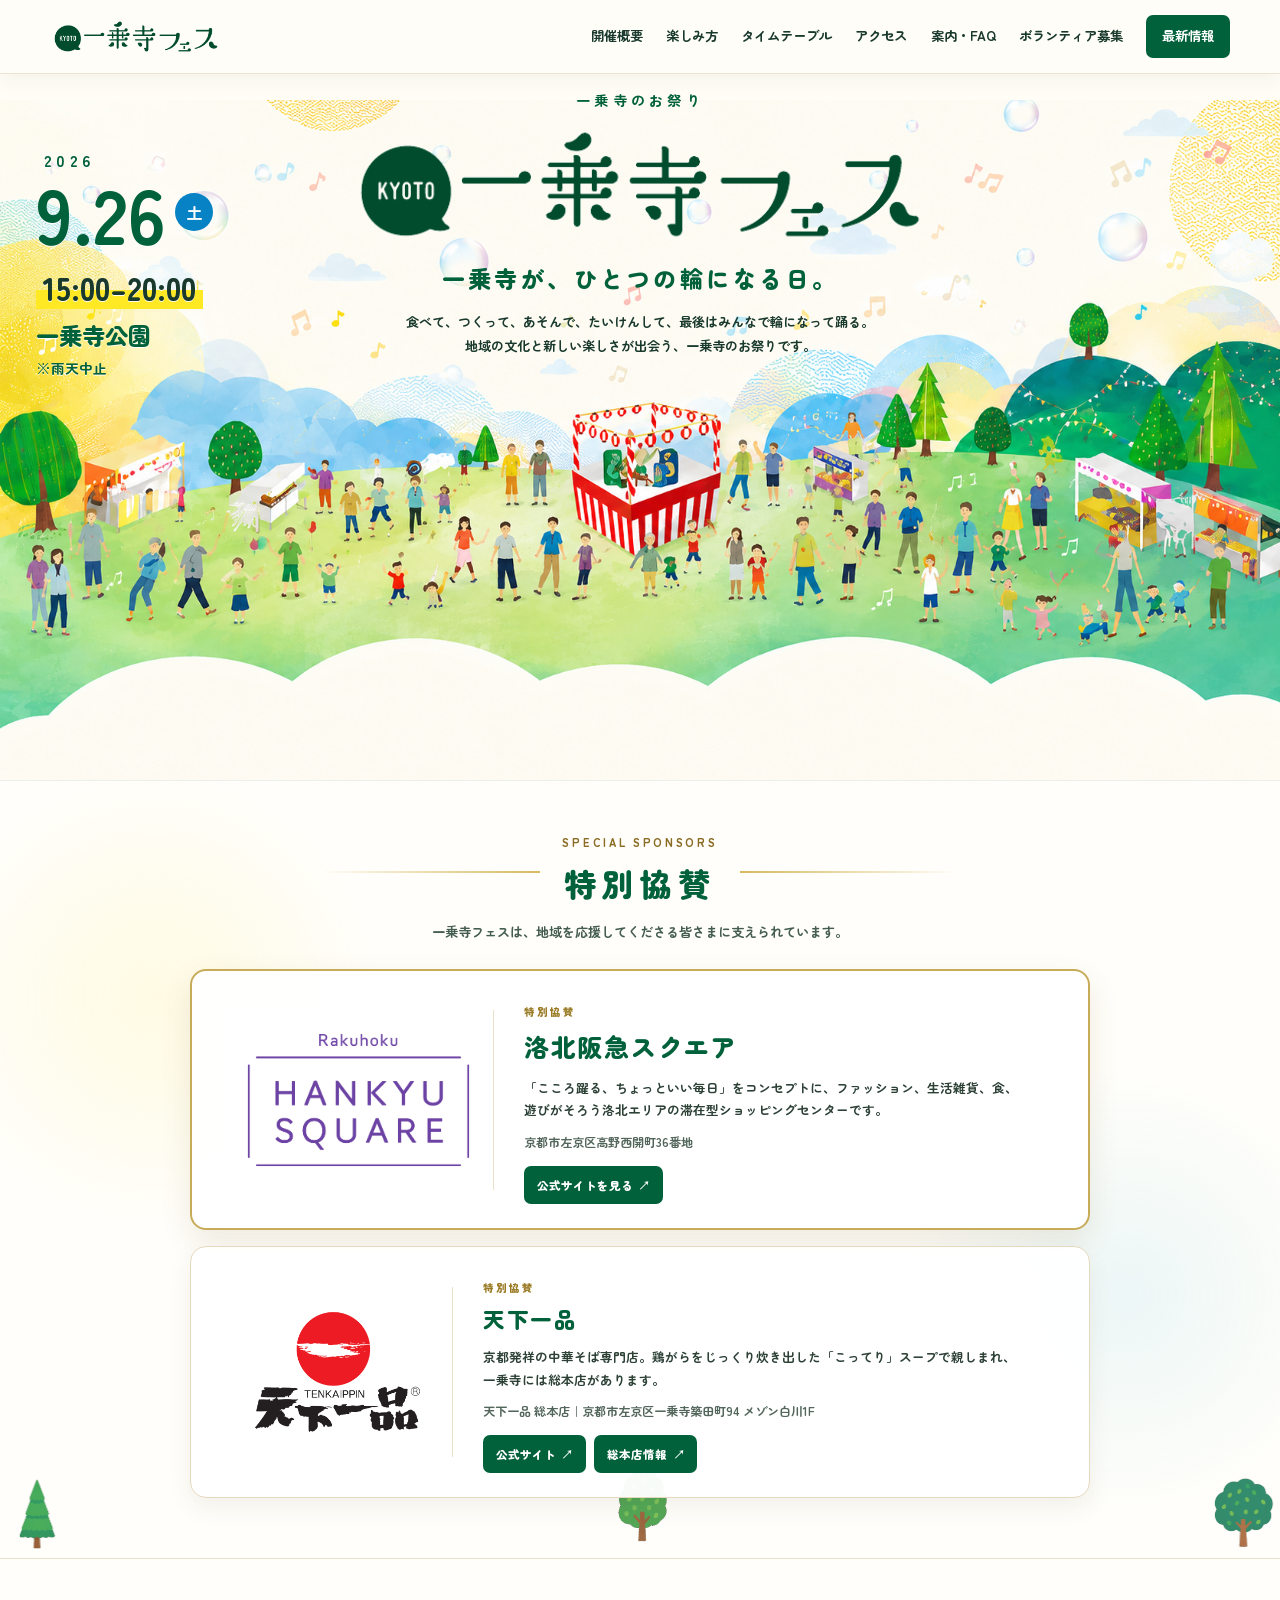
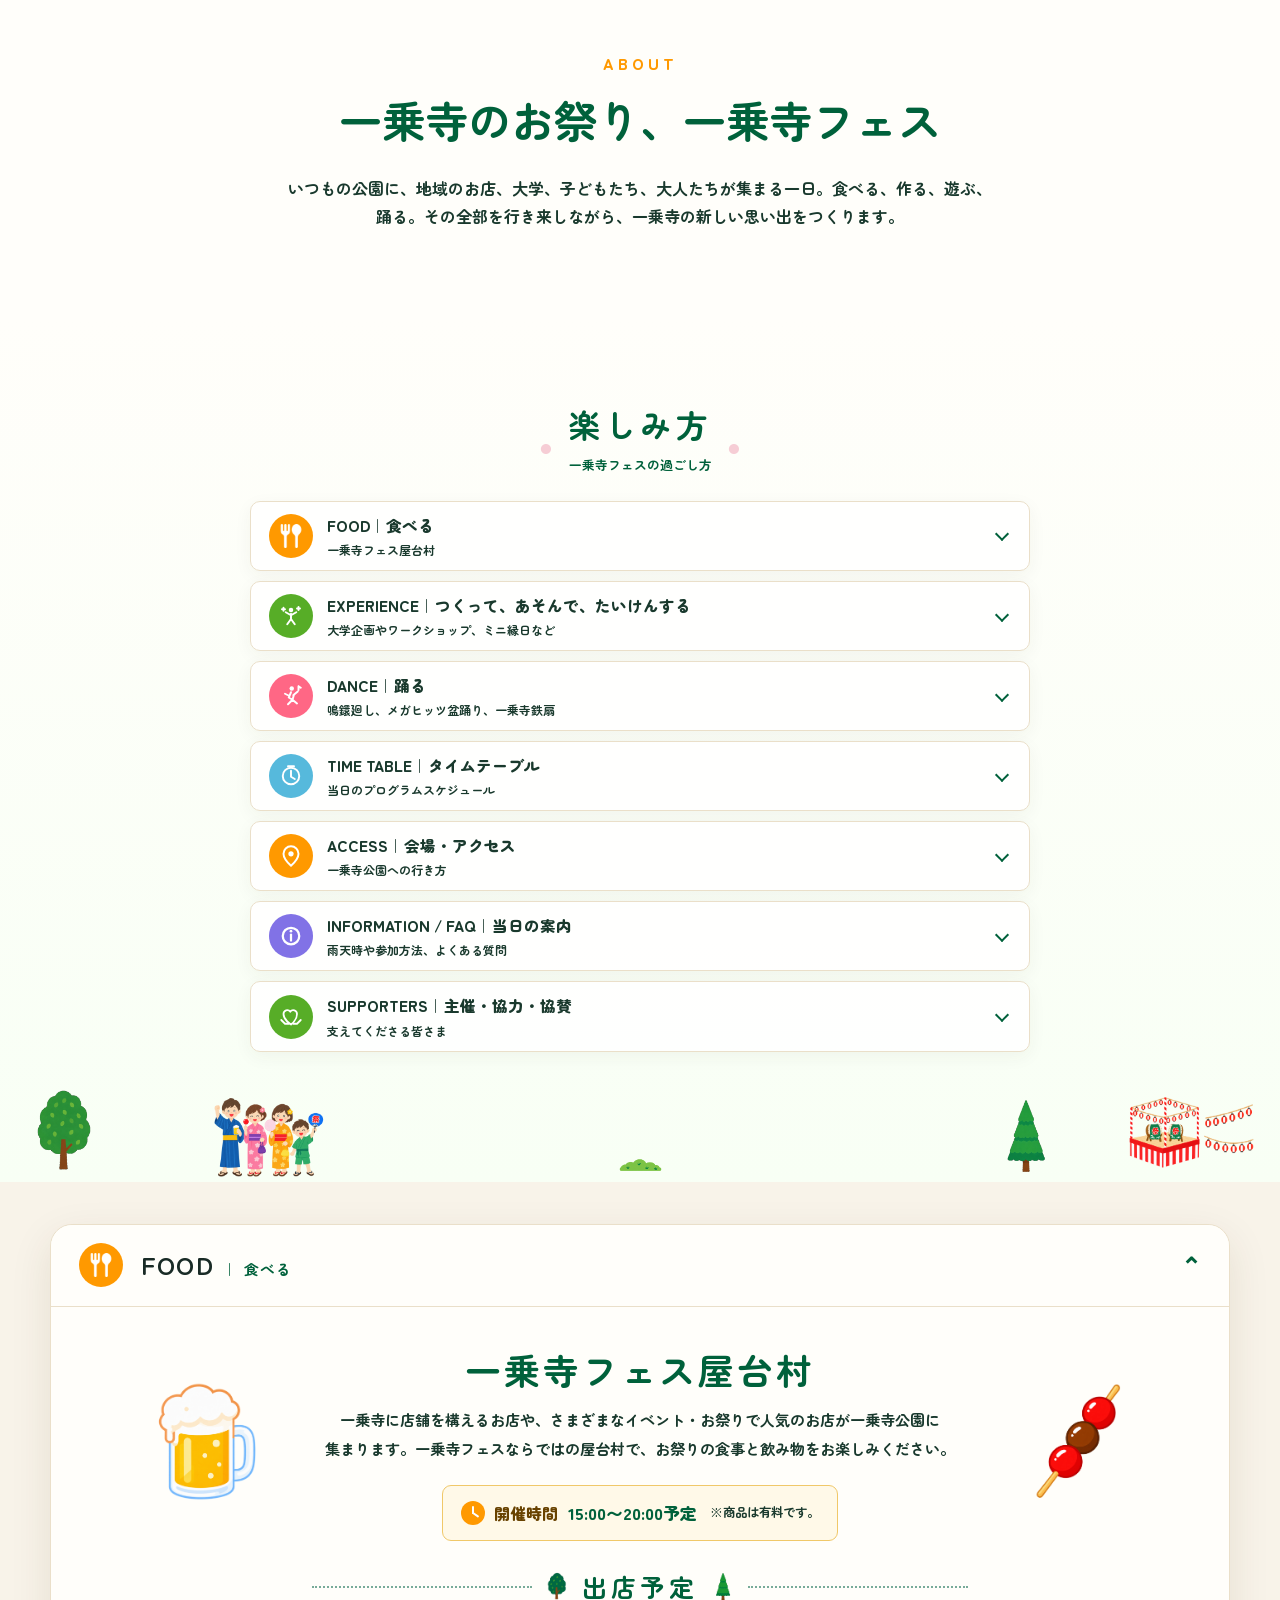
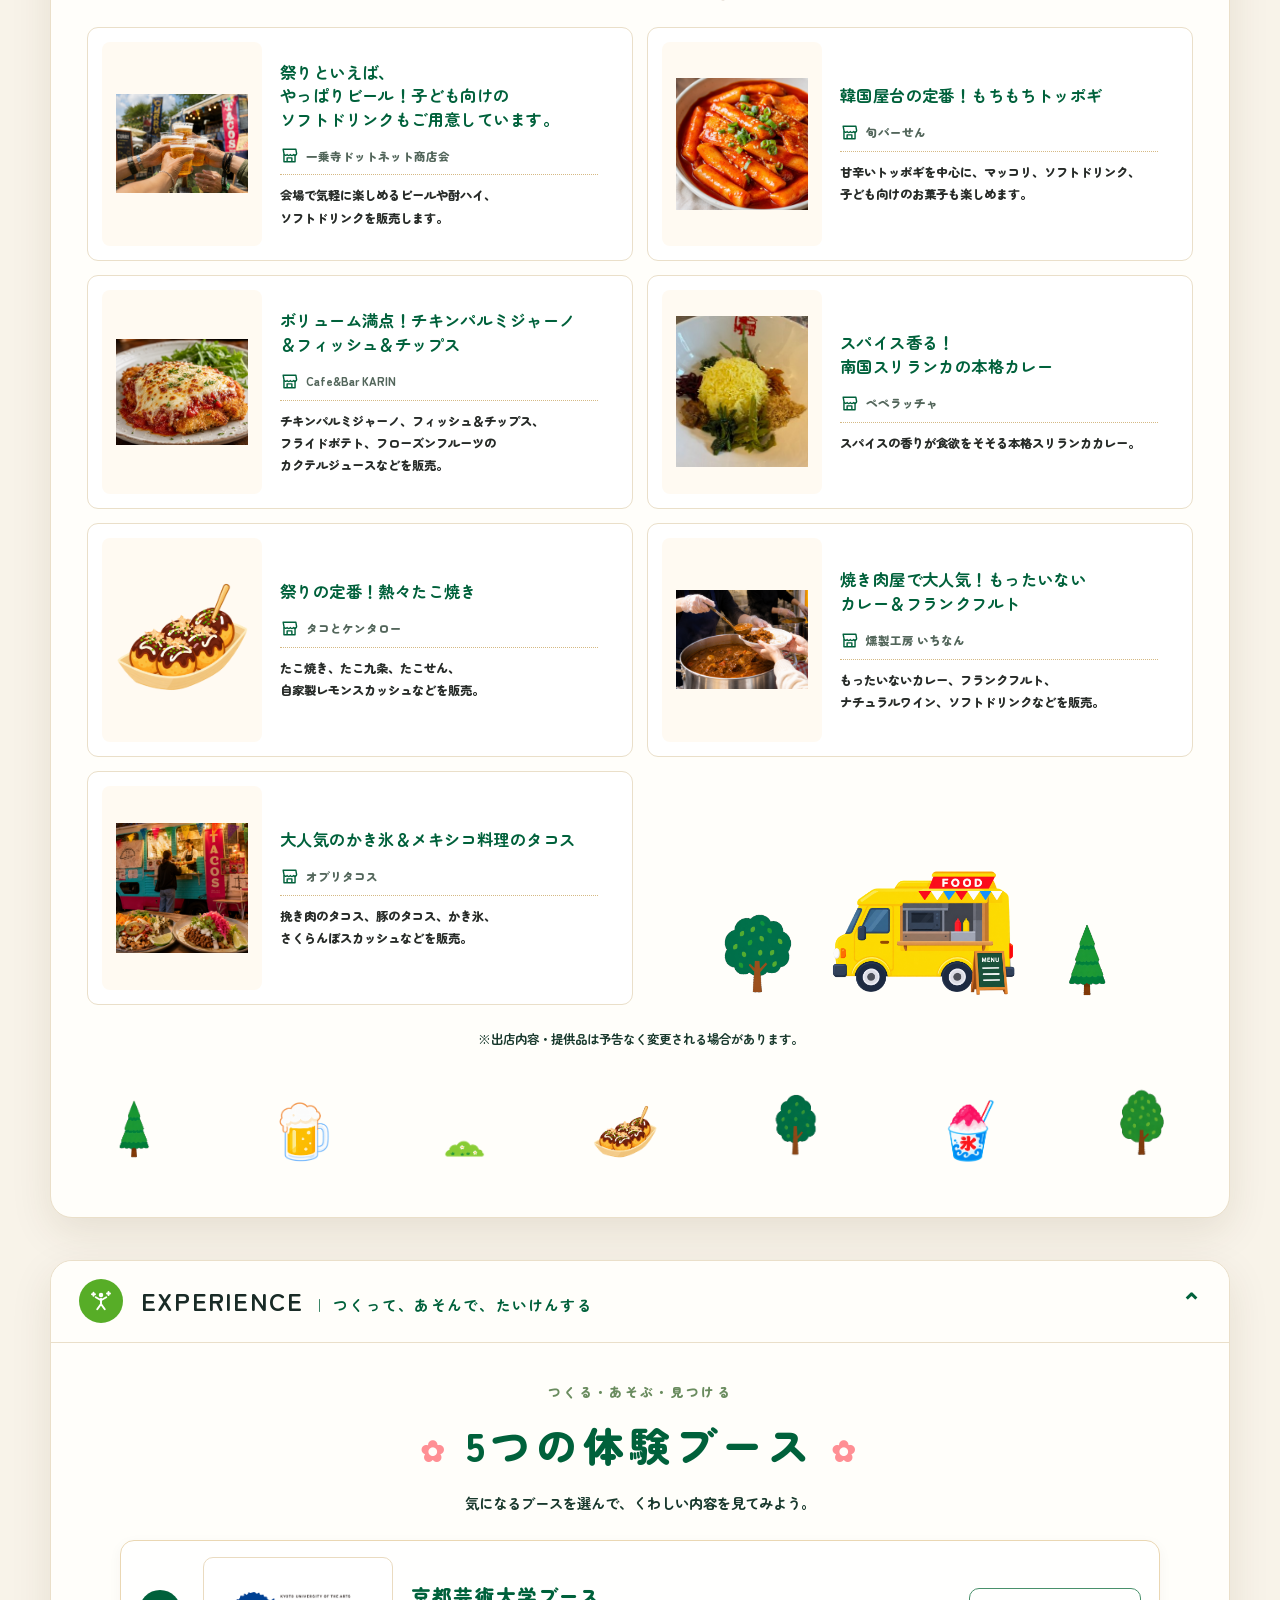
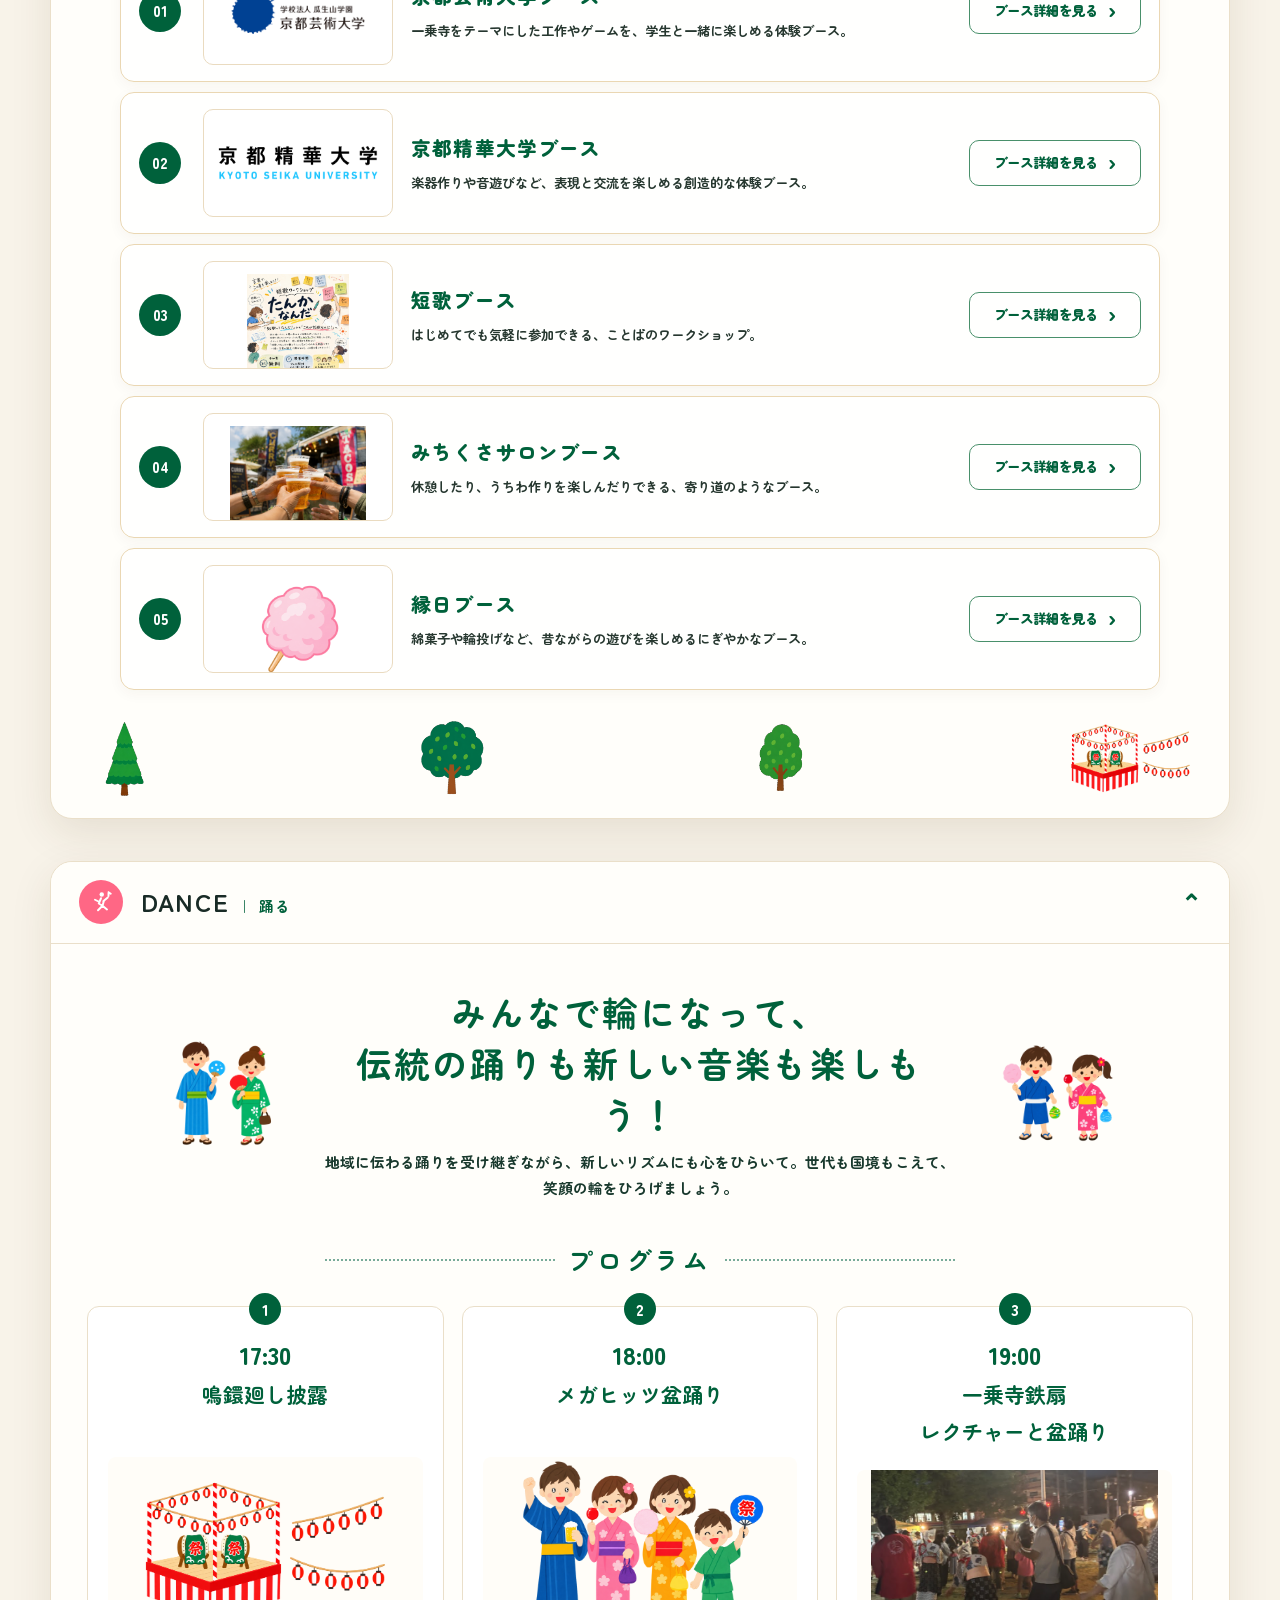
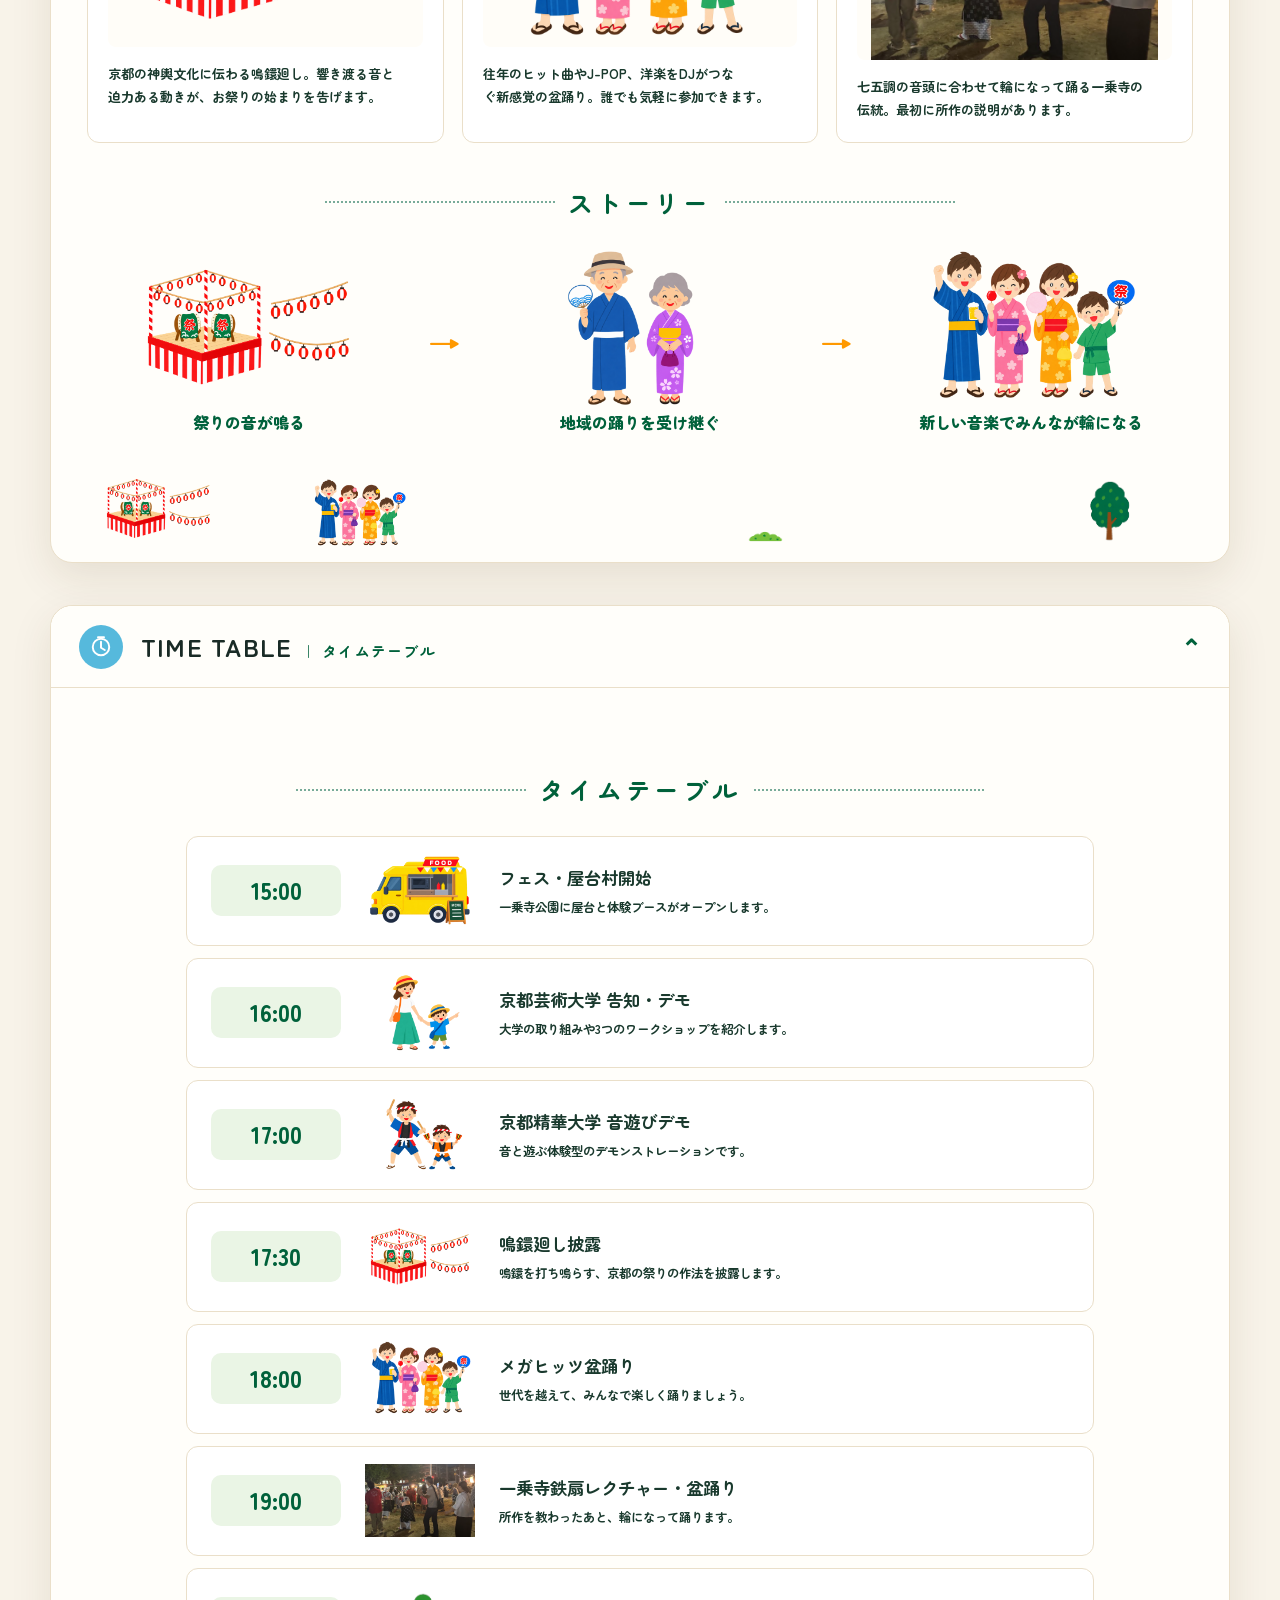
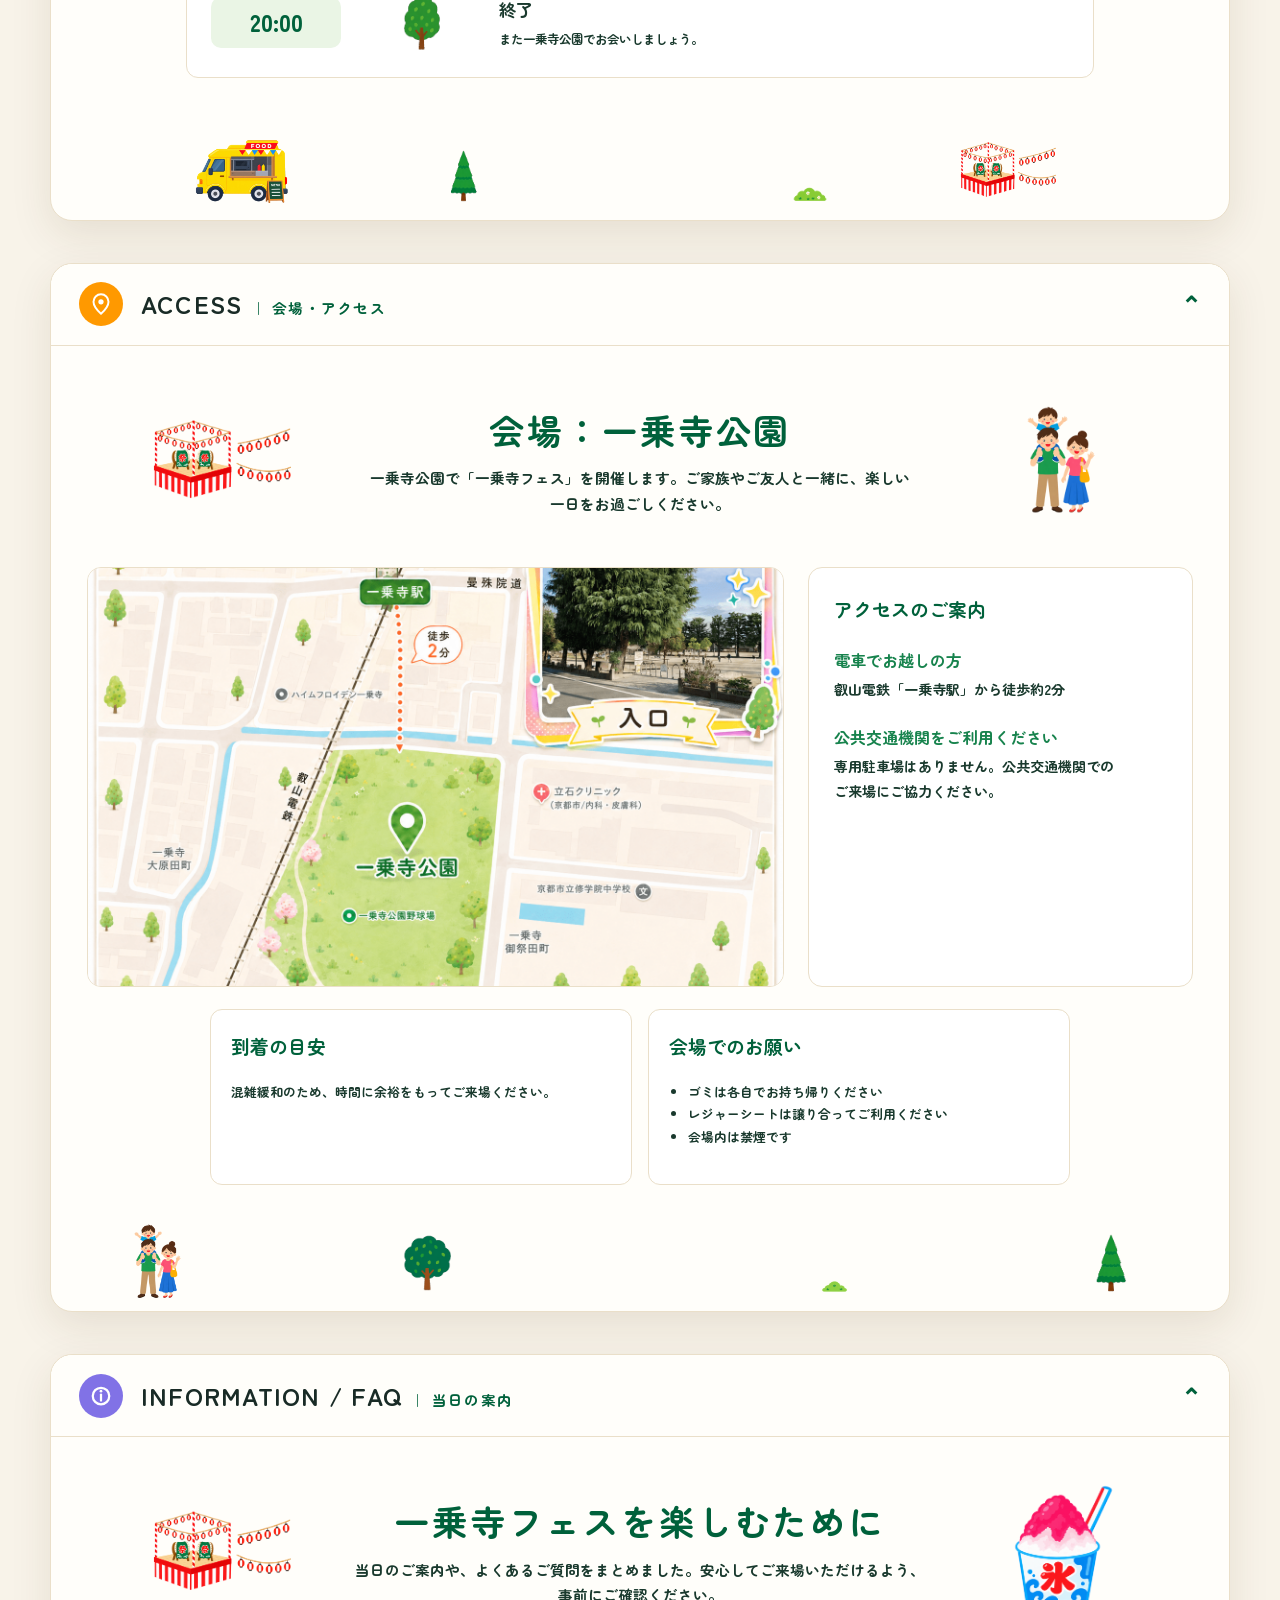
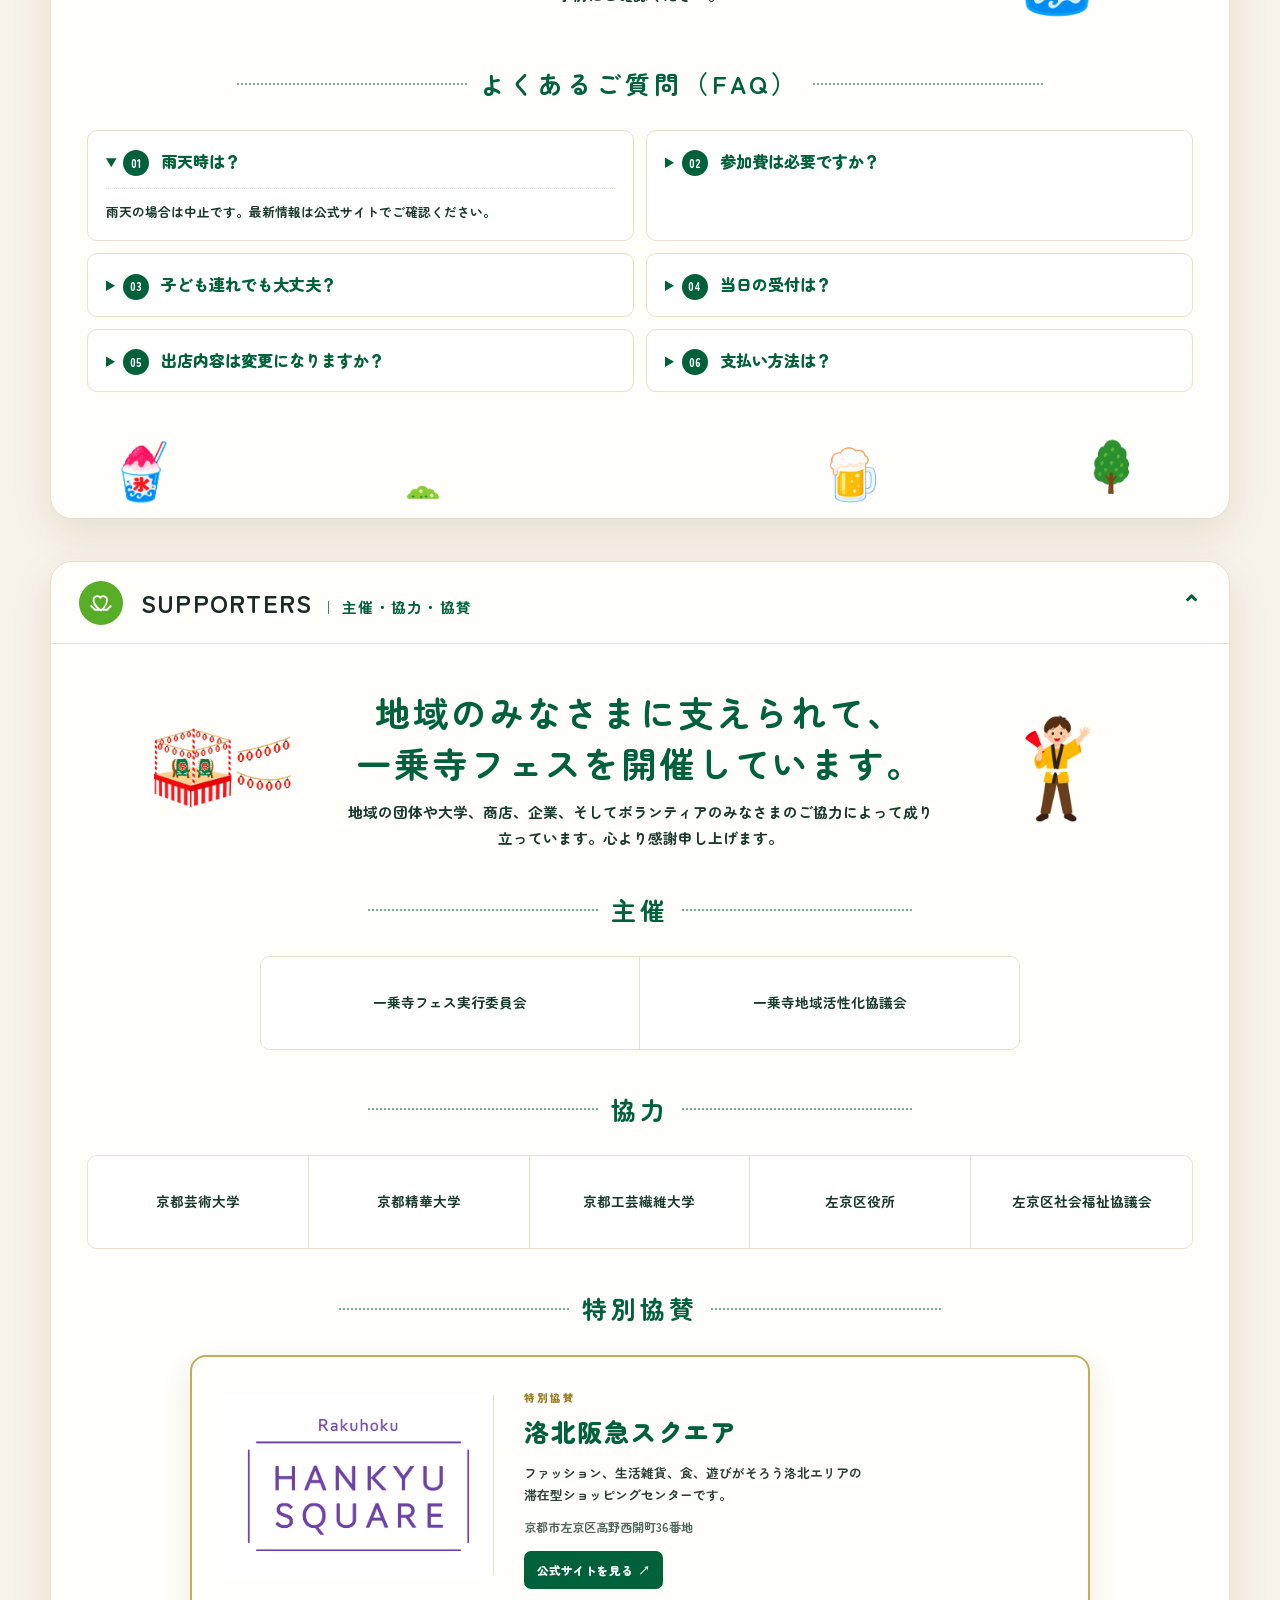
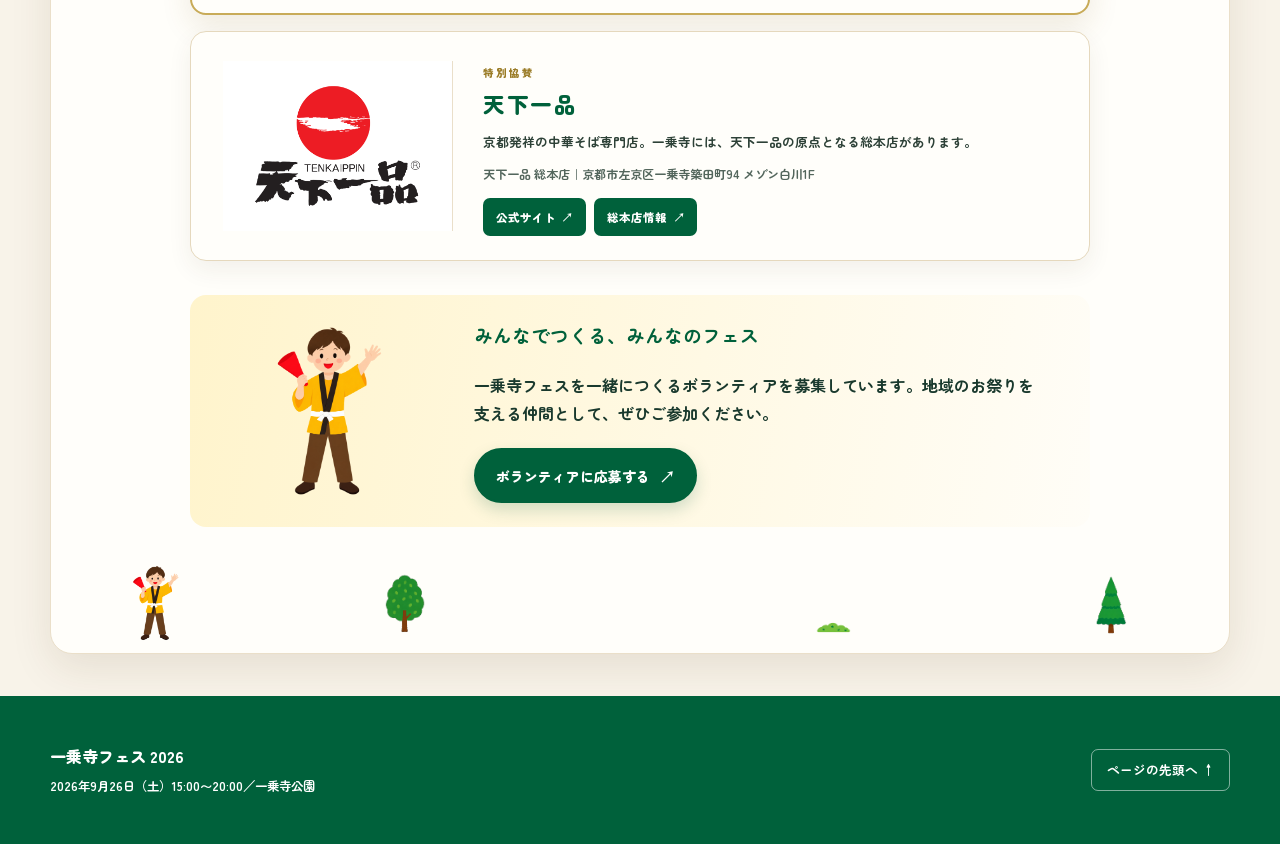
==== index.html @ e93d852e "Replace food and experience imagery" ====
<!doctype html>
<html lang="ja">
  <head>
    <meta charset="utf-8">
    <meta name="viewport" content="width=device-width, initial-scale=1">
    <link rel="icon" type="image/png" sizes="192x192" href="assets/favicon.png">
    <link rel="apple-touch-icon" href="assets/favicon.png">
    <title>一乗寺フェス2026｜9月26日（土）京都・一乗寺公園</title>
    <meta name="description" content="京都・一乗寺公園で2026年9月26日（土）15:00〜20:00開催。屋台、体験ブース、鳴鐶廻し、メガヒッツ盆踊り、一乗寺鉄扇踊りを楽しむ地域のお祭り「一乗寺フェス」の公式サイトです。">
    <meta name="robots" content="index, follow, max-image-preview:large, max-snippet:-1, max-video-preview:-1">
    <meta name="theme-color" content="#00613b">
    <link rel="canonical" href="http://ichijojifest2026.com/">
    <meta property="og:locale" content="ja_JP">
    <meta property="og:type" content="website">
    <meta property="og:site_name" content="一乗寺フェス">
    <meta property="og:title" content="一乗寺フェス 2026｜一乗寺が、ひとつの輪になる日。">
    <meta property="og:description" content="2026年9月26日（土）、京都・一乗寺公園で開催。食べて、つくって、あそんで、たいけんして、最後はみんなで輪になって踊る、一乗寺のお祭りです。">
    <meta property="og:url" content="http://ichijojifest2026.com/">
    <meta property="og:image" content="http://ichijojifest2026.com/assets/ogp-ichijoji-fess.png">
    <meta property="og:image:width" content="1200">
    <meta property="og:image:height" content="630">
    <meta property="og:image:alt" content="一乗寺フェス2026 一乗寺が、ひとつの輪になる日。">
    <meta name="twitter:card" content="summary_large_image">
    <meta name="twitter:title" content="一乗寺フェス 2026｜一乗寺が、ひとつの輪になる日。">
    <meta name="twitter:description" content="2026年9月26日（土）、京都・一乗寺公園で開催する地域のお祭りです。">
    <meta name="twitter:image" content="http://ichijojifest2026.com/assets/ogp-ichijoji-fess.png">
    <meta name="twitter:image:alt" content="一乗寺フェス2026 一乗寺が、ひとつの輪になる日。">
    <link rel="preconnect" href="https://fonts.googleapis.com">
    <link rel="preconnect" href="https://fonts.gstatic.com" crossorigin>
    <link href="https://fonts.googleapis.com/css2?family=Zen+Maru+Gothic:wght@400;500;700;900&display=swap" rel="stylesheet">
    <link rel="stylesheet" href="fess-redesign.css?v=20260830-3">
    <script type="application/ld+json">
      {
        "@context": "https://schema.org",
        "@type": "Festival",
        "name": "一乗寺フェス2026",
        "description": "食べて、つくって、あそんで、たいけんして、最後はみんなで輪になって踊る、京都・一乗寺の地域のお祭りです。",
        "url": "http://ichijojifest2026.com/",
        "image": "http://ichijojifest2026.com/assets/ogp-ichijoji-fess.png",
        "startDate": "2026-09-26T15:00:00+09:00",
        "endDate": "2026-09-26T20:00:00+09:00",
        "eventStatus": "https://schema.org/EventScheduled",
        "eventAttendanceMode": "https://schema.org/OfflineEventAttendanceMode",
        "isAccessibleForFree": true,
        "location": {
          "@type": "Place",
          "name": "一乗寺公園",
          "address": {
            "@type": "PostalAddress",
            "addressLocality": "京都市左京区一乗寺",
            "addressRegion": "京都府",
            "addressCountry": "JP"
          }
        },
        "organizer": {
          "@type": "Organization",
          "name": "一乗寺フェス実行委員会",
          "url": "http://ichijojifest2026.com/"
        }
      }
    </script>
  </head>
  <body>
    <a class="skip-link" href="#main">本文へ移動</a>
    <main id="main">
      <section class="hero" id="top" aria-labelledby="hero-title">
        <header class="site-header">
          <a class="wordmark" href="#top" aria-label="一乗寺フェス トップ"><img src="assets/ichijoji-fess-logo.png" alt="一乗寺フェス"></a>
          <button class="menu-button" type="button" aria-expanded="false" aria-controls="site-nav"><span class="menu-button__line"></span><span class="menu-button__line"></span><span class="menu-button__line"></span><span class="sr-only">メニューを開く</span></button>
          <nav class="site-nav" id="site-nav" aria-label="ページ内メニュー">
            <a href="#about">開催概要</a><a href="#guide">楽しみ方</a><a href="#timetable">タイムテーブル</a><a href="#access">アクセス</a><a href="#information">案内・FAQ</a><a href="#volunteer">ボランティア募集</a><a class="site-nav__accent" href="#information">最新情報</a>
          </nav>
        </header>
        <div class="hero__patterns" aria-hidden="true"></div>
        <div class="hero__content">
          <div class="hero__copy"><p class="hero__kicker">一乗寺のお祭り</p><h1 id="hero-title"><img src="assets/ichijoji-fess-logo.png" alt="一乗寺フェス"></h1><p class="hero__tagline">一乗寺が、ひとつの輪になる日。</p><p class="hero__lead">食べて、つくって、あそんで、たいけんして、最後はみんなで輪になって踊る。<br>地域の文化と新しい楽しさが出会う、一乗寺のお祭りです。</p></div>
          <div class="event-facts" aria-label="開催情報"><span class="event-facts__year">2026</span><strong class="event-facts__date">9.26<small>土</small></strong><span class="event-facts__time">15:00–20:00</span><span class="event-facts__place">一乗寺公園</span><span class="event-facts__rain">※雨天中止</span></div>
        </div>
        <div class="hero-scene" aria-hidden="true">
          <img class="hero-scene__art" src="assets/hero-festival-scene.png" alt="">
        </div>
      </section>

      <section class="hero-sponsors" aria-labelledby="hero-sponsors-title">
        <div class="hero-sponsors__heading">
          <span class="hero-sponsors__line" aria-hidden="true"></span>
          <div><p>SPECIAL SPONSORS</p><h2 id="hero-sponsors-title">特別協賛</h2></div>
          <span class="hero-sponsors__line" aria-hidden="true"></span>
        </div>
        <p class="hero-sponsors__message">一乗寺フェスは、地域を応援してくださる皆さまに支えられています。</p>
        <div class="sponsor-profile-list sponsor-profile-list--hero">
          <article class="sponsor-profile-card sponsor-profile-card--primary">
            <div class="sponsor-profile-card__logo"><img src="assets/sponsor-rakuhoku-logo.png" alt="洛北阪急スクエア"></div>
            <div class="sponsor-profile-card__content"><span>特別協賛</span><h3>洛北阪急スクエア</h3><p>「こころ躍る、ちょっといい毎日」をコンセプトに、ファッション、生活雑貨、食、遊びがそろう洛北エリアの滞在型ショッピングセンターです。</p><address>京都市左京区高野西開町36番地</address><a href="https://hankyu-square.jp/" target="_blank" rel="noopener noreferrer">公式サイトを見る <b aria-hidden="true">↗</b></a></div>
          </article>
          <article class="sponsor-profile-card">
            <div class="sponsor-profile-card__logo"><img src="assets/sponsor-tenkaippin-logo.png" alt="天下一品"></div>
            <div class="sponsor-profile-card__content"><span>特別協賛</span><h3>天下一品</h3><p>京都発祥の中華そば専門店。鶏がらをじっくり炊き出した「こってり」スープで親しまれ、一乗寺には総本店があります。</p><address>天下一品 総本店｜京都市左京区一乗寺築田町94 メゾン白川1F</address><div class="sponsor-profile-card__links"><a href="https://www.tenkaippin.co.jp/" target="_blank" rel="noopener noreferrer">公式サイト <b aria-hidden="true">↗</b></a><a href="https://www.tenkaippin.co.jp/shop/728/" target="_blank" rel="noopener noreferrer">総本店情報 <b aria-hidden="true">↗</b></a></div></div>
          </article>
        </div>
        <div class="hero-sponsors__trees" aria-hidden="true"><img src="assets/ichijojifes/decorations/tree-conifer.png" alt=""><img src="assets/ichijojifes/decorations/tree-round-bright.png" alt=""><img src="assets/ichijojifes/decorations/tree-round-wide.png" alt=""></div>
      </section>

      <section class="about" id="about"><p class="section-kicker">ABOUT</p><h2>一乗寺のお祭り、一乗寺フェス</h2><p>いつもの公園に、地域のお店、大学、子どもたち、大人たちが集まる一日。食べる、作る、遊ぶ、踊る。その全部を行き来しながら、一乗寺の新しい思い出をつくります。</p></section>

      <section class="guide" id="guide" aria-labelledby="guide-title">
        <div class="section-heading section-heading--center"><span aria-hidden="true">●</span><div><h2 id="guide-title">楽しみ方</h2><p>一乗寺フェスの過ごし方</p></div><span aria-hidden="true">●</span></div>
        <nav class="guide-nav" aria-label="楽しみ方の目次">
          <a href="#food"><span class="round-icon round-icon--orange"><img src="assets/food-icon-fork-spoon.png" alt="" aria-hidden="true"></span><span><b>FOOD｜食べる</b><small>一乗寺フェス屋台村</small></span><i>⌄</i></a>
          <a href="#experience"><span class="round-icon round-icon--green"><img src="assets/icon-experience.svg" alt="" aria-hidden="true"></span><span><b>EXPERIENCE｜つくって、あそんで、たいけんする</b><small>大学企画やワークショップ、ミニ縁日など</small></span><i>⌄</i></a>
          <a href="#dance"><span class="round-icon round-icon--pink"><img src="assets/icon-dance.svg" alt="" aria-hidden="true"></span><span><b>DANCE｜踊る</b><small>鳴鐶廻し、メガヒッツ盆踊り、一乗寺鉄扇</small></span><i>⌄</i></a>
          <a href="#timetable"><span class="round-icon round-icon--blue"><img src="assets/icon-timetable.svg" alt="" aria-hidden="true"></span><span><b>TIME TABLE｜タイムテーブル</b><small>当日のプログラムスケジュール</small></span><i>⌄</i></a>
          <a href="#access"><span class="round-icon round-icon--orange"><img src="assets/icon-access.svg" alt="" aria-hidden="true"></span><span><b>ACCESS｜会場・アクセス</b><small>一乗寺公園への行き方</small></span><i>⌄</i></a>
          <a href="#information"><span class="round-icon round-icon--purple"><img src="assets/icon-information.svg" alt="" aria-hidden="true"></span><span><b>INFORMATION / FAQ｜当日の案内</b><small>雨天時や参加方法、よくある質問</small></span><i>⌄</i></a>
          <a href="#supporters"><span class="round-icon round-icon--green"><img src="assets/icon-supporters.svg" alt="" aria-hidden="true"></span><span><b>SUPPORTERS｜主催・協力・協賛</b><small>支えてくださる皆さま</small></span><i>⌄</i></a>
        </nav>
      </section>

      <section class="content-section content-section--food" id="food">
        <header class="content-section__bar"><span class="round-icon round-icon--orange"><img src="assets/food-icon-fork-spoon.png" alt="" aria-hidden="true"></span><h2>FOOD <small>｜ 食べる</small></h2><a href="#guide" aria-label="楽しみ方へ戻る">⌃</a></header>
        <div class="content-section__body">
          <div class="intro-block intro-block--food"><img src="assets/ichijojifes/food/beer-mug.png" alt="" aria-hidden="true"><div><h3>一乗寺フェス屋台村</h3><p>一乗寺に店舗を構えるお店や、さまざまなイベント・お祭りで人気のお店が一乗寺公園に集まります。一乗寺フェスならではの屋台村で、お祭りの食事と飲み物をお楽しみください。</p><p class="info-chip"><span class="time-icon" aria-hidden="true"></span><b>開催時間</b><strong>15:00〜20:00予定</strong><small>※商品は有料です。</small></p></div><img src="assets/ichijojifes/food/three-color-dango.png" alt="" aria-hidden="true"></div>
          <h3 class="subheading food-subheading"><img src="assets/ichijojifes/decorations/tree-round-slim.png" alt="" aria-hidden="true"><span>出店予定</span><img src="assets/ichijojifes/decorations/tree-conifer.png" alt="" aria-hidden="true"></h3>
          <div class="vendor-grid">
            <article class="vendor-card"><img src="assets/event-drinks.png" alt="飲み物のイメージ"><div class="vendor-card__content"><h4>祭りといえば、やっぱりビール！<wbr>子ども向けのソフトドリンクもご用意しています。</h4><p class="vendor-card__shop"><img src="assets/icon-shop.svg" alt="" aria-hidden="true"><span>一乗寺ドットネット商店会</span></p><p class="vendor-card__description">会場で気軽に楽しめるビールや酎ハイ、ソフトドリンクを販売します。</p></div></article>
            <article class="vendor-card"><img src="assets/food-tteokbokki.jpg" alt="甘辛いソースのトッポギ"><div class="vendor-card__content"><h4>韓国屋台の定番！<wbr>もちもちトッポギ</h4><p class="vendor-card__shop"><img src="assets/icon-shop.svg" alt="" aria-hidden="true"><span>旬バーせん</span></p><p class="vendor-card__description">甘辛いトッポギを中心に、マッコリ、ソフトドリンク、子ども向けのお菓子も楽しめます。</p></div></article>
            <article class="vendor-card"><img src="assets/food-chicken-parmigiana.jpg" alt="チーズとトマトソースをのせたチキンパルミジャーノ"><div class="vendor-card__content"><h4>ボリューム満点！<wbr>チキンパルミジャーノ＆<wbr>フィッシュ＆チップス</h4><p class="vendor-card__shop"><img src="assets/icon-shop.svg" alt="" aria-hidden="true"><span>Cafe&amp;Bar KARIN</span></p><p class="vendor-card__description">チキンパルミジャーノ、フィッシュ＆チップス、フライドポテト、フローズンフルーツのカクテルジュースなどを販売。</p></div></article>
            <article class="vendor-card"><img src="assets/food-sri-lankan-curry.jpg" alt="色とりどりの副菜を添えたスリランカカレー"><div class="vendor-card__content"><h4>スパイス香る！<wbr>南国スリランカの本格カレー</h4><p class="vendor-card__shop"><img src="assets/icon-shop.svg" alt="" aria-hidden="true"><span>ペペラッチャ</span></p><p class="vendor-card__description">スパイスの香りが食欲をそそる本格スリランカカレー。</p></div></article>
            <article class="vendor-card"><img src="assets/ichijojifes/food/takoyaki.png" alt="たこ焼きのイメージ"><div class="vendor-card__content"><h4>祭りの定番！<wbr>熱々たこ焼き</h4><p class="vendor-card__shop"><img src="assets/icon-shop.svg" alt="" aria-hidden="true"><span>タコとケンタロー</span></p><p class="vendor-card__description">たこ焼き、たこ九条、たこせん、自家製レモンスカッシュなどを販売。</p></div></article>
            <article class="vendor-card"><img src="assets/event-ichinan.png" alt="カレーとフランクフルトのイメージ"><div class="vendor-card__content"><h4>焼き肉屋で大人気！<wbr>もったいないカレー＆<wbr>フランクフルト</h4><p class="vendor-card__shop"><img src="assets/icon-shop.svg" alt="" aria-hidden="true"><span>燻製工房 いちなん</span></p><p class="vendor-card__description">もったいないカレー、フランクフルト、ナチュラルワイン、ソフトドリンクなどを販売。</p></div></article>
            <article class="vendor-card"><img src="assets/event-oburi-tacos.png" alt="タコスのイメージ"><div class="vendor-card__content"><h4>大人気のかき氷＆<wbr>メキシコ料理のタコス</h4><p class="vendor-card__shop"><img src="assets/icon-shop.svg" alt="" aria-hidden="true"><span>オブリタコス</span></p><p class="vendor-card__description">挽き肉のタコス、豚のタコス、かき氷、さくらんぼスカッシュなどを販売。</p></div></article>
            <div class="vendor-scene" aria-hidden="true"><img src="assets/ichijojifes/decorations/tree-round-wide.png" alt=""><img src="assets/ichijojifes/stalls/food-truck.png" alt=""><img src="assets/ichijojifes/decorations/tree-conifer.png" alt=""></div>
          </div><p class="section-note">※出店内容・提供品は予告なく変更される場合があります。</p>
          <div class="food-footer-landscape" aria-hidden="true"><img src="assets/ichijojifes/decorations/tree-conifer.png" alt=""><img src="assets/ichijojifes/food/beer-mug.png" alt=""><img src="assets/ichijojifes/decorations/bush-light-with-flowers.png" alt=""><img src="assets/ichijojifes/food/takoyaki.png" alt=""><img src="assets/ichijojifes/decorations/tree-round-tall.png" alt=""><img src="assets/ichijojifes/food/strawberry-shaved-ice.png" alt=""><img src="assets/ichijojifes/decorations/tree-round-full.png" alt=""></div>
        </div>
      </section>

      <section class="content-section content-section--experience" id="experience">
        <header class="content-section__bar"><span class="round-icon round-icon--green"><img src="assets/icon-experience.svg" alt="" aria-hidden="true"></span><h2>EXPERIENCE <small>｜ つくって、あそんで、たいけんする</small></h2><a href="#guide" aria-label="楽しみ方へ戻る">⌃</a></header>
        <div class="content-section__body experience-overview">
          <div class="experience-overview__heading">
            <p class="experience-overview__eyebrow">つくる・あそぶ・見つける</p>
            <h3><span aria-hidden="true">✿</span> 5つの体験ブース <span aria-hidden="true">✿</span></h3>
            <p>気になるブースを選んで、くわしい内容を見てみよう。</p>
          </div>
          <div class="experience-booth-list">
            <a class="experience-booth-card" href="experience/kyoto-art.html">
              <span class="experience-booth-card__number">01</span>
              <span class="experience-booth-card__media"><img src="assets/logo-kyoto-art.png" alt="京都芸術大学"></span>
              <span class="experience-booth-card__copy"><strong>京都芸術大学ブース</strong><small>一乗寺をテーマにした工作やゲームを、学生と一緒に楽しめる体験ブース。</small></span>
              <span class="experience-booth-card__button">ブース詳細を見る <b aria-hidden="true">›</b></span>
            </a>
            <a class="experience-booth-card" href="experience/kyoto-seika.html">
              <span class="experience-booth-card__number">02</span>
              <span class="experience-booth-card__media"><img src="assets/logo-kyoto-seika.webp" alt="京都精華大学"></span>
              <span class="experience-booth-card__copy"><strong>京都精華大学ブース</strong><small>楽器作りや音遊びなど、表現と交流を楽しめる創造的な体験ブース。</small></span>
              <span class="experience-booth-card__button">ブース詳細を見る <b aria-hidden="true">›</b></span>
            </a>
            <a class="experience-booth-card" href="experience/tanka.html">
              <span class="experience-booth-card__number">03</span>
              <span class="experience-booth-card__media"><img src="assets/experience-tanka-workshop.jpg" alt="短歌ワークショップ『たんかなんだ』"></span>
              <span class="experience-booth-card__copy"><strong>短歌ブース</strong><small>はじめてでも気軽に参加できる、ことばのワークショップ。</small></span>
              <span class="experience-booth-card__button">ブース詳細を見る <b aria-hidden="true">›</b></span>
            </a>
            <a class="experience-booth-card" href="experience/michikusa.html">
              <span class="experience-booth-card__number">04</span>
              <span class="experience-booth-card__media"><img src="assets/event-drinks.png" alt="ドリンクとうちわを楽しむイメージ"></span>
              <span class="experience-booth-card__copy"><strong>みちくさサロンブース</strong><small>休憩したり、うちわ作りを楽しんだりできる、寄り道のようなブース。</small></span>
              <span class="experience-booth-card__button">ブース詳細を見る <b aria-hidden="true">›</b></span>
            </a>
            <a class="experience-booth-card" href="experience/ennichi.html">
              <span class="experience-booth-card__number">05</span>
              <span class="experience-booth-card__media"><img src="assets/ichijojifes/food/cotton-candy.png" alt="綿菓子"></span>
              <span class="experience-booth-card__copy"><strong>縁日ブース</strong><small>綿菓子や輪投げなど、昔ながらの遊びを楽しめるにぎやかなブース。</small></span>
              <span class="experience-booth-card__button">ブース詳細を見る <b aria-hidden="true">›</b></span>
            </a>
          </div>
          <div class="experience-overview__landscape" aria-hidden="true"><img src="assets/ichijojifes/decorations/tree-conifer.png" alt=""><img src="assets/ichijojifes/decorations/tree-round-wide.png" alt=""><img src="assets/ichijojifes/decorations/tree-round-bright.png" alt=""><img src="assets/ichijojifes/decorations/festival-stage-and-lanterns.png" alt=""></div>
        </div>
      </section>

      <section class="content-section content-section--dance" id="dance">
        <header class="content-section__bar"><span class="round-icon round-icon--pink"><img src="assets/icon-dance.svg" alt="" aria-hidden="true"></span><h2>DANCE <small>｜ 踊る</small></h2><a href="#guide" aria-label="楽しみ方へ戻る">⌃</a></header>
        <div class="content-section__body">
          <div class="intro-block intro-block--dance"><img src="assets/ichijojifes/people/yukata-couple-with-fans.png" alt="" aria-hidden="true"><div><h3>みんなで輪になって、<br>伝統の踊りも新しい音楽も楽しもう！</h3><p>地域に伝わる踊りを受け継ぎながら、新しいリズムにも心をひらいて。世代も国境もこえて、笑顔の輪をひろげましょう。</p></div><img src="assets/ichijojifes/people/children-in-yukata-with-snacks.png" alt="" aria-hidden="true"></div>
          <h3 class="subheading">プログラム</h3>
          <div class="dance-grid">
            <article class="dance-card"><span class="dance-card__number">1</span><time>17:30</time><h3>鳴鐶廻し披露</h3><img src="assets/ichijojifes/decorations/festival-stage-and-lanterns.png" alt="祭りの櫓"><p>京都の神輿文化に伝わる鳴鐶廻し。響き渡る音と迫力ある動きが、お祭りの始まりを告げます。</p></article>
            <article class="dance-card"><span class="dance-card__number">2</span><time>18:00</time><h3>メガヒッツ盆踊り</h3><img src="assets/ichijojifes/people/family-in-yukata.png" alt="輪になって踊る家族のイメージ"><p>往年のヒット曲やJ-POP、洋楽をDJがつなぐ新感覚の盆踊り。誰でも気軽に参加できます。</p></article>
            <article class="dance-card"><span class="dance-card__number">3</span><time>19:00</time><h3>一乗寺鉄扇<br>レクチャーと盆踊り</h3><img src="assets/event-bonodori.png" alt="一乗寺鉄扇を踊るイメージ"><p>七五調の音頭に合わせて輪になって踊る一乗寺の伝統。最初に所作の説明があります。</p></article>
          </div>
          <div class="dance-story"><h3 class="subheading">ストーリー</h3><div><figure><img src="assets/ichijojifes/decorations/festival-stage-and-lanterns.png" alt="櫓"><figcaption>祭りの音が鳴る</figcaption></figure><span>→</span><figure><img src="assets/ichijojifes/people/senior-couple-in-yukata.png" alt="浴衣姿の人々"><figcaption>地域の踊りを受け継ぐ</figcaption></figure><span>→</span><figure><img src="assets/ichijojifes/people/family-in-yukata.png" alt="祭りを楽しむ家族"><figcaption>新しい音楽でみんなが輪になる</figcaption></figure></div></div>
        </div>
      </section>

      <section class="content-section" id="timetable"><header class="content-section__bar"><span class="round-icon round-icon--blue"><img src="assets/icon-timetable.svg" alt="" aria-hidden="true"></span><h2>TIME TABLE <small>｜ タイムテーブル</small></h2><a href="#guide" aria-label="楽しみ方へ戻る">⌃</a></header><div class="content-section__body timetable-body"><h3 class="subheading">タイムテーブル</h3><ol class="timeline">
        <li><time>15:00</time><img src="assets/ichijojifes/stalls/food-truck.png" alt=""><div><h3>フェス・屋台村開始</h3><p>一乗寺公園に屋台と体験ブースがオープンします。</p></div></li>
        <li><time>16:00</time><img src="assets/ichijojifes/people/mother-and-son-casual.png" alt=""><div><h3>京都芸術大学 告知・デモ</h3><p>大学の取り組みや3つのワークショップを紹介します。</p></div></li>
        <li><time>17:00</time><img src="assets/ichijojifes/people/father-and-son-playing-taiko.png" alt=""><div><h3>京都精華大学 音遊びデモ</h3><p>音と遊ぶ体験型のデモンストレーションです。</p></div></li>
        <li><time>17:30</time><img src="assets/ichijojifes/decorations/festival-stage-and-lanterns.png" alt=""><div><h3>鳴鐶廻し披露</h3><p>鳴鐶を打ち鳴らす、京都の祭りの作法を披露します。</p></div></li>
        <li><time>18:00</time><img src="assets/ichijojifes/people/family-in-yukata.png" alt=""><div><h3>メガヒッツ盆踊り</h3><p>世代を越えて、みんなで楽しく踊りましょう。</p></div></li>
        <li><time>19:00</time><img src="assets/event-bonodori.png" alt=""><div><h3>一乗寺鉄扇レクチャー・盆踊り</h3><p>所作を教わったあと、輪になって踊ります。</p></div></li>
        <li><time>20:00</time><img src="assets/ichijojifes/decorations/tree-round-bright.png" alt=""><div><h3>終了</h3><p>また一乗寺公園でお会いしましょう。</p></div></li>
      </ol></div></section>

      <section class="content-section" id="access"><header class="content-section__bar"><span class="round-icon round-icon--orange"><img src="assets/icon-access.svg" alt="" aria-hidden="true"></span><h2>ACCESS <small>｜ 会場・アクセス</small></h2><a href="#guide" aria-label="楽しみ方へ戻る">⌃</a></header><div class="content-section__body access-body">
        <div class="intro-block"><img src="assets/ichijojifes/decorations/festival-stage-and-lanterns.png" alt="" aria-hidden="true"><div><h3>会場：一乗寺公園</h3><p>一乗寺公園で「一乗寺フェス」を開催します。ご家族やご友人と一緒に、楽しい一日をお過ごしください。</p></div><img src="assets/ichijojifes/people/family-casual.png" alt="" aria-hidden="true"></div>
        <div class="access-grid"><img class="access-map" src="assets/fess-place-map.png" alt="叡山電鉄一乗寺駅から一乗寺公園まで徒歩2分の案内地図"><div class="access-info"><h3>アクセスのご案内</h3><h4>電車でお越しの方</h4><p>叡山電鉄「一乗寺駅」から徒歩約2分</p><h4>公共交通機関をご利用ください</h4><p>専用駐車場はありません。公共交通機関でのご来場にご協力ください。</p></div></div>
        <div class="notice-grid"><article><h3>到着の目安</h3><p>混雑緩和のため、時間に余裕をもってご来場ください。</p></article><article><h3>会場でのお願い</h3><ul><li>ゴミは各自でお持ち帰りください</li><li>レジャーシートは譲り合ってご利用ください</li><li>会場内は禁煙です</li></ul></article></div>
      </div></section>

      <section class="content-section" id="information"><header class="content-section__bar"><span class="round-icon round-icon--purple"><img src="assets/icon-information.svg" alt="" aria-hidden="true"></span><h2>INFORMATION / FAQ <small>｜ 当日の案内</small></h2><a href="#guide" aria-label="楽しみ方へ戻る">⌃</a></header><div class="content-section__body information-body">
        <div class="intro-block"><img src="assets/ichijojifes/decorations/festival-stage-and-lanterns.png" alt="" aria-hidden="true"><div><h3>一乗寺フェスを楽しむために</h3><p>当日のご案内や、よくあるご質問をまとめました。安心してご来場いただけるよう、事前にご確認ください。</p></div><img src="assets/ichijojifes/food/strawberry-shaved-ice.png" alt="" aria-hidden="true"></div>
        <h3 class="subheading">よくあるご質問（FAQ）</h3>
        <div class="faq-grid"><details open><summary><b>01</b> 雨天時は？</summary><p>雨天の場合は中止です。最新情報は公式サイトでご確認ください。</p></details><details><summary><b>02</b> 参加費は必要ですか？</summary><p>入場は無料です。一部のワークショップ、縁日、飲食は有料です。</p></details><details><summary><b>03</b> 子ども連れでも大丈夫？</summary><p>親子で参加できる企画があります。会場内ではお子さまから目を離さないようお願いします。</p></details><details><summary><b>04</b> 当日の受付は？</summary><p>入場受付は不要です。各企画の受付方法は会場の案内をご確認ください。</p></details><details><summary><b>05</b> 出店内容は変更になりますか？</summary><p>事情により変更になる場合があります。最新情報は公式サイトでお知らせします。</p></details><details><summary><b>06</b> 支払い方法は？</summary><p>店舗によって異なります。現金をご用意いただくと安心です。</p></details></div>
      </div></section>

      <section class="content-section supporters" id="supporters"><header class="content-section__bar"><span class="round-icon round-icon--green"><img src="assets/icon-supporters.svg" alt="" aria-hidden="true"></span><h2>SUPPORTERS <small>｜ 主催・協力・協賛</small></h2><a href="#guide" aria-label="楽しみ方へ戻る">⌃</a></header><div class="content-section__body">
        <div class="intro-block"><img src="assets/ichijojifes/decorations/festival-stage-and-lanterns.png" alt="" aria-hidden="true"><div><h3>地域のみなさまに支えられて、<br>一乗寺フェスを開催しています。</h3><p>地域の団体や大学、商店、企業、そしてボランティアのみなさまのご協力によって成り立っています。心より感謝申し上げます。</p></div><img src="assets/ichijojifes/people/festival-staff-announcer.png" alt="" aria-hidden="true"></div>
        <h3 class="subheading">主催</h3><div class="name-grid name-grid--two"><div>一乗寺フェス実行委員会</div><div>一乗寺地域活性化協議会</div></div><h3 class="subheading">協力</h3><div class="name-grid"><div>京都芸術大学</div><div>京都精華大学</div><div>京都工芸繊維大学</div><div>左京区役所</div><div>左京区社会福祉協議会</div></div><h3 class="subheading">特別協賛</h3><div class="sponsor-profile-list sponsor-profile-list--supporters"><article class="sponsor-profile-card sponsor-profile-card--primary"><div class="sponsor-profile-card__logo"><img src="assets/sponsor-rakuhoku-logo.png" alt="洛北阪急スクエア"></div><div class="sponsor-profile-card__content"><span>特別協賛</span><h3>洛北阪急スクエア</h3><p>ファッション、生活雑貨、食、遊びがそろう洛北エリアの滞在型ショッピングセンターです。</p><address>京都市左京区高野西開町36番地</address><a href="https://hankyu-square.jp/" target="_blank" rel="noopener noreferrer">公式サイトを見る <b aria-hidden="true">↗</b></a></div></article><article class="sponsor-profile-card"><div class="sponsor-profile-card__logo"><img src="assets/sponsor-tenkaippin-logo.png" alt="天下一品"></div><div class="sponsor-profile-card__content"><span>特別協賛</span><h3>天下一品</h3><p>京都発祥の中華そば専門店。一乗寺には、天下一品の原点となる総本店があります。</p><address>天下一品 総本店｜京都市左京区一乗寺築田町94 メゾン白川1F</address><div class="sponsor-profile-card__links"><a href="https://www.tenkaippin.co.jp/" target="_blank" rel="noopener noreferrer">公式サイト <b aria-hidden="true">↗</b></a><a href="https://www.tenkaippin.co.jp/shop/728/" target="_blank" rel="noopener noreferrer">総本店情報 <b aria-hidden="true">↗</b></a></div></div></article></div>
        <div class="thanks-card"><img src="assets/ichijojifes/people/festival-staff-announcer.png" alt="フェスを支えるスタッフのイラスト"><div><h3>みんなでつくる、みんなのフェス</h3><p>一乗寺フェスを一緒につくるボランティアを募集しています。地域のお祭りを支える仲間として、ぜひご参加ください。</p><a class="volunteer-cta" href="https://docs.google.com/forms/d/1Ybyawd0NJM8HLlueLKLsMR9opeq_PN-tPzLMDtoR9-4/viewform?edit_requested=true" target="_blank" rel="noopener noreferrer">ボランティアに応募する <span aria-hidden="true">↗</span></a></div></div>
      </div></section>
    </main>
    <footer class="site-footer"><div><strong>一乗寺フェス 2026</strong><span>2026年9月26日（土）15:00〜20:00／一乗寺公園</span></div><a href="#top">ページの先頭へ ↑</a></footer>
    <script>
      const menuButton = document.querySelector('.menu-button');
      const siteHeader = document.querySelector('.site-header');
      const siteNav = document.querySelector('.site-nav');
      document.querySelector('.thanks-card')?.setAttribute('id', 'volunteer');
      const updateHeader = () => siteHeader?.classList.toggle('is-scrolled', window.scrollY > 12);
      updateHeader();
      window.addEventListener('scroll', updateHeader, { passive: true });
      menuButton?.addEventListener('click', () => { const open = siteHeader.classList.toggle('is-menu-open'); menuButton.setAttribute('aria-expanded', String(open)); menuButton.querySelector('.sr-only').textContent = open ? 'メニューを閉じる' : 'メニューを開く'; });
      siteNav?.addEventListener('click', (event) => { if (event.target.closest('a')) { siteHeader.classList.remove('is-menu-open'); menuButton?.setAttribute('aria-expanded', 'false'); } });
    </script>
  </body>
</html>
---- fess-redesign.css ----
:root {
  --font-round: "Zen Maru Gothic", "Hiragino Maru Gothic ProN", "Yu Gothic", Meiryo, sans-serif;
  --ink: #19392d;
  --green: #00613b;
  --green-2: #17834d;
  --cream: #fffdf7;
  --paper: #fffefa;
  --line: #eadfc9;
  --yellow: #ffe925;
  --orange: #ff9900;
  --pink: #ff6785;
  --blue: #56b9dc;
  --purple: #8172e6;
  --shadow: 0 14px 42px rgba(69, 45, 14, .10);
  --radius: 22px;
  --max: 1180px;
}

* { box-sizing: border-box; }
html { scroll-behavior: smooth; scroll-padding-top: 92px; }
body { margin: 0; color: var(--ink); background: #f8f3e9; font-family: var(--font-round); line-height: 1.75; }
img { display: block; max-width: 100%; }
a { color: inherit; text-decoration: none; }
button { font: inherit; }
h1, h2, h3, h4, p { margin-top: 0; }
.sr-only { position: absolute; width: 1px; height: 1px; padding: 0; margin: -1px; overflow: hidden; clip: rect(0,0,0,0); white-space: nowrap; border: 0; }
.skip-link { position: fixed; left: 1rem; top: -4rem; z-index: 100; padding: .75rem 1rem; color: white; background: var(--green); border-radius: 0 0 10px 10px; }
.skip-link:focus { top: 0; }

.site-header { position: sticky; top: 0; z-index: 50; min-height: 74px; display: flex; align-items: center; justify-content: space-between; gap: 2rem; padding: 12px max(24px, calc((100vw - var(--max)) / 2)); background: rgba(255,253,247,.94); border-bottom: 1px solid rgba(0,97,59,.12); backdrop-filter: blur(14px); }
.wordmark { font-family: var(--font-round); color: var(--green); font-weight: 800; font-size: 1.55rem; letter-spacing: .08em; }
.site-nav { display: flex; align-items: center; gap: 1.45rem; font-size: .84rem; font-weight: 700; }
.site-nav a { padding: .55rem 0; border-bottom: 2px solid transparent; }
.site-nav a:hover, .site-nav a:focus-visible { color: var(--green-2); border-color: var(--yellow); }
.site-nav__accent { padding: .55rem 1rem !important; color: white; background: var(--green); border-radius: 7px; }
.menu-button { display: none; width: 44px; height: 44px; padding: 10px; background: transparent; border: 0; }
.menu-button__line { display: block; width: 100%; height: 2px; margin: 6px 0; background: var(--green); transition: .2s; }

.hero { position: relative; min-height: 720px; overflow: hidden; background: radial-gradient(circle at 50% 15%, white 0 18%, transparent 48%), linear-gradient(180deg, #fffdf7, #fffaf0); }
.hero::before, .hero::after { content: ""; position: absolute; width: 320px; height: 320px; border-radius: 42% 58% 55% 45%; opacity: .72; filter: blur(1px); }
.hero::before { left: -120px; top: 110px; background: #ffe44f; transform: rotate(-22deg); }
.hero::after { right: -95px; top: 165px; background: #c6e8f3; transform: rotate(18deg); }
.hero__patterns::before, .hero__patterns::after { content: ""; position: absolute; z-index: 1; width: 250px; height: 150px; opacity: .6; background-image: radial-gradient(circle at 50% 100%, transparent 14px, #f3ce68 15px, #f3ce68 17px, transparent 18px); background-size: 34px 17px; }
.hero__patterns::before { right: 4%; top: 10px; transform: rotate(7deg); }
.hero__patterns::after { left: 13%; top: -55px; transform: rotate(-8deg); }
.hero__content { position: relative; z-index: 4; width: min(var(--max), calc(100% - 48px)); min-height: 390px; margin: 0 auto; padding-top: 44px; display: grid; grid-template-columns: 220px 1fr 220px; align-items: start; }
.hero__copy { grid-column: 2; text-align: center; }
.hero__kicker { margin-bottom: .2rem; font-family: var(--font-round); color: var(--green); font-weight: 700; letter-spacing: .28em; }
.hero h1 { margin-bottom: .1rem; font-family: var(--font-round); color: var(--green); font-size: clamp(3.7rem, 7vw, 6.2rem); font-weight: 700; line-height: 1.15; letter-spacing: .05em; }
.hero__tagline { margin-bottom: 1.05rem; color: var(--green); font-family: var(--font-round); font-size: clamp(1.1rem, 2vw, 1.55rem); font-weight: 800; letter-spacing: .15em; }
.hero__lead { max-width: 620px; margin: 0 auto; font-size: .94rem; font-weight: 600; }
.event-facts { grid-column: 1; grid-row: 1; display: flex; flex-direction: column; align-items: flex-start; margin-top: 62px; color: var(--green); font-family: var(--font-round); }
.event-facts__year { margin-left: 8px; font-size: .85rem; letter-spacing: .28em; }
.event-facts__date { display: flex; align-items: center; gap: .55rem; font-size: 3.45rem; font-weight: 500; line-height: 1; }
.event-facts__date small { display: grid; place-items: center; width: 31px; height: 31px; color: white; background: #0782c4; border-radius: 50%; font-family: var(--font-round); font-size: .85rem; }
.event-facts__time { margin: .9rem 0 .4rem; padding: 0 .35rem; color: var(--ink); background: linear-gradient(transparent 55%, var(--yellow) 55%); font-family: var(--font-round); font-size: 1.45rem; font-weight: 800; }
.event-facts__place { font-size: 1.25rem; font-weight: 800; }
.event-facts__rain { font-family: var(--font-round); font-size: .78rem; }
.hero-scene { position: absolute; z-index: 3; inset: auto 0 0; height: 420px; }
.hero-scene::before { content: ""; position: absolute; inset: 16% 0 0; background: radial-gradient(ellipse at 50% 100%, #cce99b 0 40%, transparent 41%), linear-gradient(158deg, transparent 0 28%, #9bd79f 29% 58%, #6fc798 59% 100%); clip-path: polygon(0 46%, 8% 32%, 20% 40%, 34% 22%, 48% 43%, 63% 16%, 77% 31%, 90% 12%, 100% 28%, 100% 100%, 0 100%); }
.hero-scene__hills { position: absolute; z-index: 1; left: -3%; bottom: -14%; width: 106%; height: 68%; object-fit: fill; }
.hero-scene__stage { position: absolute; z-index: 4; left: 50%; bottom: 40px; width: 250px; transform: translateX(-50%); }
.hero-scene__stall { position: absolute; z-index: 3; bottom: 58px; width: 175px; }
.hero-scene__stall--left { left: 7%; }
.hero-scene__stall--right { right: 7%; }
.hero-scene__people { position: absolute; z-index: 5; bottom: 35px; width: 200px; max-height: 180px; object-fit: contain; object-position: bottom; }
.hero-scene__people--left { left: 22%; }
.hero-scene__people--center { left: 50%; width: 150px; transform: translateX(-50%); }
.hero-scene__people--right { right: 21%; }
.hero-scene__tree { position: absolute; z-index: 2; bottom: 62px; width: 90px; max-height: 170px; object-fit: contain; object-position: bottom; }
.hero-scene__tree--one { left: 2%; }.hero-scene__tree--two { left: 40%; }.hero-scene__tree--three { right: 2%; }

.about { padding: 90px max(24px, calc((100vw - 800px) / 2)); text-align: center; background: var(--paper); }
.section-kicker { margin-bottom: .3rem; color: var(--orange); font-weight: 800; letter-spacing: .25em; }
.about h2 { margin-bottom: 1rem; color: var(--green); font-family: var(--font-round); font-size: clamp(1.8rem, 4vw, 2.7rem); }
.about p:last-child { max-width: 750px; margin: 0 auto; }
.guide { position: relative; padding: 76px 24px 130px; background: linear-gradient(180deg, #fffefa, #f8fff5); overflow: hidden; }
.guide::after {
  content: "";
  position: absolute;
  left: 0;
  right: 0;
  bottom: 0;
  height: 110px;
  background-image:
    url("assets/ichijojifes/decorations/tree-round-full.png"),
    url("assets/ichijojifes/people/family-in-yukata.png"),
    url("assets/ichijojifes/decorations/bush-light-wide.png"),
    url("assets/ichijojifes/decorations/tree-conifer.png"),
    url("assets/ichijojifes/decorations/festival-stage-and-lanterns.png");
  background-repeat: no-repeat;
  background-position: 2% bottom, 18% bottom, 50% bottom, 82% bottom, 98% bottom;
  background-size: auto 100px, auto 86px, auto 35px, auto 92px, auto 98px;
  opacity: .95;
}
.section-heading { display: flex; align-items: center; gap: 1rem; color: var(--green); }
.section-heading--center { justify-content: center; text-align: center; }
.section-heading span { color: #f6cdd5; font-size: .72rem; }
.section-heading h2 { margin: 0; font-family: var(--font-round); font-size: 2rem; letter-spacing: .12em; }
.section-heading p { margin: .15rem 0 1.5rem; font-size: .8rem; font-weight: 700; }
.guide-nav { position: relative; z-index: 2; display: grid; gap: 10px; width: min(780px, 100%); margin: 0 auto; }
.guide-nav a { display: grid; grid-template-columns: 44px 1fr auto; gap: 14px; align-items: center; min-height: 68px; padding: 10px 18px; background: rgba(255,255,255,.92); border: 1px solid var(--line); border-radius: 10px; box-shadow: 0 5px 18px rgba(60,50,30,.05); transition: transform .18s, box-shadow .18s; }
.guide-nav a:hover, .guide-nav a:focus-visible { transform: translateY(-2px); box-shadow: 0 9px 24px rgba(60,50,30,.10); }
.guide-nav b, .guide-nav small { display: block; }
.guide-nav b { font-size: .97rem; }.guide-nav small { font-size: .75rem; }
.guide-nav i { color: var(--green); font-size: 1.4rem; font-style: normal; }
.round-icon { display: inline-grid; place-items: center; flex: 0 0 auto; width: 44px; height: 44px; color: white; border-radius: 50%; font-style: normal; font-weight: 900; }
.round-icon--orange { background: var(--orange); }.round-icon--green { background: #57ad27; }.round-icon--pink { background: var(--pink); }.round-icon--blue { background: var(--blue); }.round-icon--purple { background: var(--purple); }

.content-section { width: min(var(--max), calc(100% - 40px)); margin: 42px auto; background: var(--paper); border: 1px solid var(--line); border-radius: var(--radius); box-shadow: var(--shadow); overflow: hidden; }
.content-section__bar { position: sticky; top: 74px; z-index: 12; display: flex; align-items: center; gap: 18px; min-height: 82px; padding: 15px 28px; background: rgba(255,254,250,.96); border-bottom: 1px solid var(--line); backdrop-filter: blur(12px); }
.content-section__bar h2 { margin: 0; color: #192b26; font-size: 1.55rem; letter-spacing: .05em; }
.content-section__bar h2 small { color: var(--green); font-size: .92rem; }
.content-section__bar > a { margin-left: auto; color: var(--green); font-size: 1.5rem; }
.content-section__body { position: relative; padding: 42px 36px 80px; }
.content-section__body::after {
  content: "";
  display: block;
  position: absolute;
  left: 0;
  right: 0;
  bottom: 0;
  height: 88px;
  background-image:
    url("assets/ichijojifes/decorations/tree-conifer.png"),
    url("assets/ichijojifes/decorations/bush-light-small.png"),
    url("assets/ichijojifes/decorations/tree-round-bright.png"),
    url("assets/ichijojifes/decorations/bush-light-with-flowers.png");
  background-repeat: no-repeat;
  background-position: 3% bottom, 29% bottom, 94% bottom, 68% bottom;
  background-size: auto 68px, auto 24px, auto 76px, auto 28px;
  pointer-events: none;
}
.intro-block { display: grid; grid-template-columns: 145px 1fr 145px; align-items: center; gap: 30px; max-width: 980px; margin: 0 auto 34px; text-align: center; }
.intro-block > img { width: 100%; height: 145px; object-fit: contain; }
.intro-block h3 { margin-bottom: .65rem; color: var(--green); font-family: var(--font-round); font-size: clamp(1.45rem, 3vw, 2.2rem); line-height: 1.45; letter-spacing: .08em; }
.intro-block p { max-width: 650px; margin: 0 auto; font-size: .92rem; }
.intro-block--food > img { height: 105px; }
.info-chip { display: inline-flex; flex-wrap: wrap; gap: .55rem; align-items: center; margin-top: 1.2rem !important; padding: .62rem 1rem; background: #fff9e8; border: 1px solid #f0c869; border-radius: 9px; font-size: 1.05rem !important; }
.info-chip b { color: #684200; }.info-chip small { font-size: .75rem; }
.subheading { display: flex; align-items: center; justify-content: center; gap: .8rem; margin: 38px 0 24px; color: var(--green); font-family: var(--font-round); font-size: 1.55rem; letter-spacing: .16em; }
.subheading::before, .subheading::after { content: ""; width: min(230px, 23vw); border-top: 2px dotted #78ab99; }
.vendor-grid { display: grid; grid-template-columns: repeat(2, 1fr); gap: 14px; }
.vendor-card { display: grid; grid-template-columns: 155px 1fr; gap: 18px; min-height: 150px; padding: 14px; background: white; border: 1px solid var(--line); border-radius: 11px; }
.vendor-card img { width: 100%; height: 120px; object-fit: contain; background: #fffdf8; border-radius: 8px; }
.vendor-card div { align-self: center; }
.vendor-card span { display: inline-grid; place-items: center; width: 25px; height: 25px; margin-right: .4rem; color: white; background: var(--green); border-radius: 50%; font-size: .72rem; font-weight: 800; vertical-align: middle; }
.vendor-card h4 { display: inline; color: var(--green); font-size: 1.05rem; }
.vendor-card p { margin: .75rem 0 0; padding-top: .55rem; border-top: 2px dotted #ead9b7; font-size: .8rem; }
.section-note { margin: 25px 0 0; text-align: center; font-size: .76rem; }

.feature-card { padding: 30px; background: linear-gradient(135deg, #f6fff1, #fffdf7); border: 1px solid #cfdfbd; border-radius: 16px; }
.feature-card__title { text-align: center; }.feature-card__title span, .experience-card span { color: var(--green-2); font-size: .75rem; font-weight: 800; letter-spacing: .12em; }.feature-card__title h3 { margin: .2rem 0; color: var(--green); font-family: var(--font-round); font-size: 1.8rem; }.feature-card__title p { font-size: .8rem; }
.mini-card-grid { display: grid; grid-template-columns: repeat(3, 1fr); gap: 14px; margin-top: 22px; }
.mini-card-grid article { position: relative; padding: 24px 20px 18px; background: white; border: 1px solid var(--line); border-radius: 10px; }
.mini-card-grid b { position: absolute; top: -12px; left: 18px; display: grid; place-items: center; width: 33px; height: 33px; color: white; background: var(--green); border-radius: 50%; }
.mini-card-grid h4 { margin-bottom: .5rem; color: var(--green); }.mini-card-grid p { margin: 0; font-size: .8rem; }.feature-card__note { margin: 18px 0 0; text-align: center; font-size: .75rem; }
.experience-grid { display: grid; grid-template-columns: repeat(2, 1fr); gap: 16px; margin-top: 18px; }
.experience-card { display: grid; grid-template-columns: 180px 1fr; gap: 20px; padding: 16px; background: white; border: 1px solid var(--line); border-radius: 12px; }
.experience-card img { width: 100%; height: 180px; object-fit: contain; border-radius: 8px; }.experience-card div { align-self: center; }.experience-card h3 { margin: .25rem 0 .6rem; color: var(--green); font-family: var(--font-round); font-size: 1.25rem; }.experience-card p { margin: 0; font-size: .8rem; }

.dance-grid { display: grid; grid-template-columns: repeat(3, 1fr); gap: 18px; }
.dance-card { position: relative; padding: 26px 20px 20px; text-align: center; background: white; border: 1px solid var(--line); border-radius: 12px; }
.dance-card__number { position: absolute; top: -14px; left: 50%; display: grid; place-items: center; width: 32px; height: 32px; color: white; background: var(--green); border-radius: 50%; transform: translateX(-50%); font-weight: 800; }
.dance-card time { display: block; color: var(--green); font-family: var(--font-round); font-size: 1.55rem; font-weight: 800; }.dance-card h3 { min-height: 60px; color: var(--green); font-family: var(--font-round); font-size: 1.3rem; }.dance-card img { width: 100%; height: 190px; object-fit: contain; background: #fffdf8; border-radius: 8px; }.dance-card p { margin: 1rem 0 0; text-align: left; font-size: .82rem; }
.dance-story { margin-top: 25px; }.dance-story > div { display: grid; grid-template-columns: 1fr auto 1fr auto 1fr; gap: 18px; align-items: center; }.dance-story figure { margin: 0; text-align: center; }.dance-story figure img { width: 100%; height: 160px; object-fit: contain; }.dance-story figcaption { color: var(--green); font-family: var(--font-round); font-weight: 800; }.dance-story > div > span { color: var(--orange); font-size: 2rem; }

.timetable-body { max-width: 980px; margin: 0 auto; }
.timeline { display: grid; gap: 12px; padding: 0; list-style: none; }
.timeline li { display: grid; grid-template-columns: 130px 110px 1fr; gap: 24px; align-items: center; min-height: 110px; padding: 14px 24px; background: white; border: 1px solid var(--line); border-radius: 12px; }
.timeline time { padding: .35rem .65rem; color: var(--green); background: #eaf5e5; border-radius: 10px; font-family: var(--font-round); font-size: 1.45rem; font-weight: 800; text-align: center; }.timeline img { width: 100%; height: 78px; object-fit: contain; }.timeline h3 { margin: 0; color: var(--ink); font-size: 1.08rem; }.timeline p { margin: .25rem 0 0; font-size: .78rem; }

.access-grid { display: grid; grid-template-columns: 1.45fr .8fr; gap: 24px; }.access-map { width: 100%; height: 420px; object-fit: cover; border: 1px solid var(--line); border-radius: 14px; }.access-info { padding: 25px; background: white; border: 1px solid var(--line); border-radius: 14px; }.access-info h3, .notice-grid h3 { color: var(--green); }.access-info h4 { margin: 1.3rem 0 .2rem; color: var(--green-2); }.access-info p { font-size: .88rem; }
.notice-grid { display: grid; grid-template-columns: .8fr 1.1fr 1fr; gap: 16px; margin-top: 22px; }.notice-grid article { padding: 20px; background: white; border: 1px solid var(--line); border-radius: 12px; }.notice-grid p, .notice-grid li { font-size: .8rem; }.notice-grid ul { padding-left: 1.2rem; }.notice-grid img { width: 100%; height: 145px; object-fit: cover; border-radius: 8px; }
.rain-notice { display: grid; grid-template-columns: 180px 1fr; gap: 24px; align-items: center; padding: 20px 28px; background: #eef8ff; border: 1px solid #a9d7ef; border-radius: 12px; }.rain-notice strong { color: #0876bf; font-family: var(--font-round); font-size: 1.7rem; }.rain-notice p { margin: 0; font-size: .85rem; }
.faq-grid { display: grid; grid-template-columns: repeat(2, 1fr); gap: 12px; }.faq-grid details { padding: 16px 18px; background: white; border: 1px solid var(--line); border-radius: 10px; }.faq-grid summary { color: var(--green); font-weight: 800; cursor: pointer; }.faq-grid summary b { display: inline-grid; place-items: center; width: 26px; height: 26px; margin-right: .5rem; color: white; background: var(--green); border-radius: 50%; font-size: .7rem; }.faq-grid p { margin: 12px 0 0; padding-top: 12px; border-top: 1px dotted var(--line); font-size: .8rem; }
.name-grid { display: grid; grid-template-columns: repeat(5, 1fr); border: 1px solid var(--line); border-radius: 10px; overflow: hidden; }.name-grid div { display: grid; place-items: center; min-height: 92px; padding: 15px; background: white; border-right: 1px solid var(--line); font-size: .85rem; font-weight: 700; text-align: center; }.name-grid div:last-child { border-right: 0; }.name-grid--two { grid-template-columns: repeat(2, 1fr); max-width: 760px; margin: 0 auto; }
.thanks-card { display: grid; grid-template-columns: 230px 1fr; gap: 30px; align-items: center; max-width: 900px; margin: 34px auto 0; padding: 24px; background: linear-gradient(100deg, #fff4cc, #fffdf7); border-radius: 16px; }.thanks-card img { width: 100%; height: 180px; object-fit: contain; }.thanks-card h3 { color: var(--green); font-family: var(--font-round); }
.volunteer-cta {
  display: inline-flex;
  align-items: center;
  justify-content: center;
  gap: .55rem;
  min-height: 48px;
  margin-top: .35rem;
  padding: .72rem 1.25rem;
  color: white;
  font-size: .86rem;
  font-weight: 900;
  text-decoration: none;
  background: var(--green);
  border: 2px solid var(--green);
  border-radius: 999px;
  box-shadow: 0 7px 16px rgba(0,97,59,.18);
  transition: transform .2s ease, background .2s ease, box-shadow .2s ease;
}
.volunteer-cta:hover,
.volunteer-cta:focus-visible {
  color: white;
  background: var(--green-2);
  border-color: var(--green-2);
  box-shadow: 0 9px 22px rgba(0,97,59,.24);
  outline: 3px solid rgba(23,131,77,.2);
  transform: translateY(-2px);
}
.volunteer-cta span { font-size: 1rem; }
.site-footer { display: flex; align-items: center; justify-content: space-between; gap: 20px; padding: 46px max(24px, calc((100vw - var(--max)) / 2)); color: white; background: var(--green); }.site-footer strong, .site-footer span { display: block; }.site-footer span { margin-top: .35rem; font-size: .78rem; }.site-footer a { padding: .55rem .9rem; border: 1px solid rgba(255,255,255,.5); border-radius: 7px; font-size: .8rem; }

@media (max-width: 900px) {
  html { scroll-padding-top: 68px; }
  .site-header { min-height: 64px; padding: 10px 18px; }
  .wordmark { font-size: 1.25rem; }
  .menu-button { display: block; }
  .site-nav { position: absolute; top: 100%; left: 0; right: 0; display: none; flex-direction: column; align-items: stretch; gap: 0; padding: 12px 20px 22px; background: rgba(255,253,247,.98); border-bottom: 1px solid var(--line); box-shadow: 0 15px 30px rgba(50,40,20,.1); }
  .is-menu-open .site-nav { display: flex; }.site-nav a { padding: .72rem .2rem; border-bottom: 1px solid var(--line); }.site-nav__accent { margin-top: 8px; text-align: center; }
  .is-menu-open .menu-button__line:nth-child(1) { transform: translateY(8px) rotate(45deg); }.is-menu-open .menu-button__line:nth-child(2) { opacity: 0; }.is-menu-open .menu-button__line:nth-child(3) { transform: translateY(-8px) rotate(-45deg); }
  .hero { min-height: 760px; }
  .hero__content { width: calc(100% - 28px); min-height: 485px; padding-top: 35px; display: flex; flex-direction: column; align-items: center; }
  .hero__copy { order: 1; }.event-facts { order: 2; align-items: center; margin-top: 22px; }.hero h1 { font-size: clamp(3rem, 13vw, 5rem); }.hero__lead { padding: 0 12px; font-size: .78rem; }.event-facts__year { margin-left: 0; }.event-facts__date { font-size: 2.8rem; }.event-facts__time { margin: .55rem 0 .15rem; font-size: 1.25rem; }.event-facts__place { font-size: 1.1rem; }
  .hero-scene { height: 285px; }.hero-scene__stage { bottom: 28px; width: 180px; }.hero-scene__stall { bottom: 38px; width: 115px; }.hero-scene__stall--left { left: 0; }.hero-scene__stall--right { right: 0; }.hero-scene__people { bottom: 24px; width: 125px; max-height: 110px; }.hero-scene__people--left { left: 12%; }.hero-scene__people--center { display: none; }.hero-scene__people--right { right: 12%; }.hero-scene__tree { display: none; }
  .content-section { width: min(100% - 20px, 680px); margin: 26px auto; border-radius: 15px; }
  .content-section__bar { top: 64px; min-height: 64px; gap: 10px; padding: 10px 14px; }.content-section__bar .round-icon { width: 36px; height: 36px; }.content-section__bar h2 { font-size: 1.05rem; }.content-section__bar h2 small { font-size: .72rem; }.content-section__body { padding: 28px 16px 70px; }
  .intro-block { grid-template-columns: 82px 1fr 82px; gap: 12px; }.intro-block > img { height: 95px; }.intro-block h3 { font-size: 1.35rem; }.intro-block p { font-size: .78rem; }
  .vendor-grid, .experience-grid, .faq-grid { grid-template-columns: 1fr; }.mini-card-grid, .dance-grid { grid-template-columns: 1fr; }.vendor-card { grid-template-columns: 110px 1fr; min-height: 125px; }.vendor-card img { height: 100px; }.experience-card { grid-template-columns: 130px 1fr; }.experience-card img { height: 140px; }
  .dance-card { display: grid; grid-template-columns: 1fr 130px; gap: 6px 18px; text-align: left; }.dance-card__number { top: 16px; left: 16px; transform: none; }.dance-card time, .dance-card h3, .dance-card p { grid-column: 1; padding-left: 36px; }.dance-card h3 { min-height: 0; margin-bottom: .2rem; }.dance-card img { grid-column: 2; grid-row: 1 / span 3; height: 140px; }.dance-card p { padding-left: 0; }
  .dance-story > div { gap: 7px; }.dance-story figure img { height: 100px; }.dance-story figcaption { font-size: .72rem; }.dance-story > div > span { font-size: 1rem; }
  .timeline li { grid-template-columns: 82px 88px 1fr; gap: 12px; padding: 12px; }.timeline time { font-size: 1.08rem; }.timeline img { height: 62px; }
  .access-grid { grid-template-columns: 1fr; }.access-map { height: auto; }.notice-grid { grid-template-columns: 1fr; }.rain-notice { grid-template-columns: 1fr; gap: 4px; text-align: center; }.name-grid { grid-template-columns: repeat(2, 1fr); }.name-grid div { min-height: 75px; border-bottom: 1px solid var(--line); }.name-grid--two { grid-template-columns: 1fr 1fr; }.thanks-card { grid-template-columns: 130px 1fr; gap: 15px; }.thanks-card img { height: 120px; }
}

@media (max-width: 560px) {
  .hero { min-height: 700px; }.hero__copy { width: 100%; }.hero__kicker { font-size: .78rem; }.hero__tagline { font-size: .98rem; letter-spacing: .08em; }.hero__lead br:first-child { display: none; }.hero-scene { height: 240px; }.hero-scene__stage { width: 150px; }.hero-scene__stall { width: 90px; }.hero-scene__people { width: 94px; }.hero__patterns::before, .hero__patterns::after { width: 140px; }
  .about { padding: 64px 24px; }.about h2 { font-size: 1.65rem; }.about p:last-child { text-align: left; font-size: .86rem; }
  .guide { padding: 56px 10px 100px; }.guide-nav a { grid-template-columns: 38px 1fr auto; gap: 10px; padding: 9px 11px; }.guide-nav .round-icon { width: 38px; height: 38px; }.guide-nav b { font-size: .79rem; }.guide-nav small { font-size: .65rem; }
  .content-section__bar h2 small { display: block; }.content-section__bar > a { font-size: 1.2rem; }
  .intro-block { grid-template-columns: 1fr; }.intro-block > img { position: absolute; width: 70px; height: 70px; opacity: .8; }.intro-block > img:first-child { left: 8px; }.intro-block > img:last-child { right: 8px; }.intro-block > div { position: relative; z-index: 2; padding: 0 35px; }.intro-block h3 { font-size: 1.2rem; }.info-chip { justify-content: center; font-size: .9rem !important; }
  .subheading { font-size: 1.18rem; letter-spacing: .08em; }.subheading::before, .subheading::after { width: 50px; }
  .feature-card { padding: 22px 12px; }.feature-card__title h3 { font-size: 1.4rem; }.mini-card-grid { gap: 18px; }.mini-card-grid article { padding: 22px 15px 14px; }
  .vendor-card { grid-template-columns: 88px 1fr; gap: 10px; padding: 10px; }.vendor-card img { height: 82px; }.vendor-card h4 { font-size: .9rem; }.vendor-card p { font-size: .7rem; }
  .experience-card { grid-template-columns: 100px 1fr; gap: 12px; }.experience-card img { height: 110px; }.experience-card h3 { font-size: 1rem; }.experience-card p { font-size: .72rem; }
  .dance-card { grid-template-columns: 1fr 90px; padding: 22px 12px 14px; }.dance-card img { height: 90px; }.dance-card time { font-size: 1.18rem; }.dance-card h3 { font-size: 1.05rem; }.dance-card p { font-size: .74rem; }.dance-story > div { grid-template-columns: 1fr; }.dance-story > div > span { transform: rotate(90deg); text-align: center; }.dance-story figure img { height: 120px; }
  .timeline li { grid-template-columns: 75px 1fr; }.timeline img { grid-column: 1; grid-row: 2; }.timeline div { grid-column: 2; grid-row: 1 / span 2; }.timeline h3 { font-size: .9rem; }.timeline p { font-size: .7rem; }
  .name-grid, .name-grid--two { grid-template-columns: 1fr; }.thanks-card { grid-template-columns: 1fr; text-align: center; }.thanks-card img { width: 150px; margin: 0 auto; }.site-footer { align-items: flex-start; flex-direction: column; }
}

/* EXPERIENCE overview: five booths leading to dedicated detail pages. */
.content-section--experience .content-section__body::after { display: none; }

.experience-overview {
  padding: 38px 42px 18px;
}

.experience-overview__heading {
  margin: 0 auto 24px;
  text-align: center;
}

.experience-overview__eyebrow {
  margin: 0 0 .35rem;
  color: #6a8c5f;
  font-size: .8rem;
  font-weight: 900;
  letter-spacing: .18em;
}

.experience-overview__heading h3 {
  margin: 0;
  color: var(--green);
  font-size: clamp(1.75rem, 3.6vw, 2.55rem);
  font-weight: 900;
  letter-spacing: .13em;
}

.experience-overview__heading h3 span {
  color: #ff8f94;
  font-size: .72em;
}

.experience-overview__heading > p:last-child {
  margin: .65rem 0 0;
  font-size: .9rem;
  font-weight: 700;
}

.experience-booth-list {
  display: grid;
  gap: 10px;
  max-width: 1040px;
  margin: 0 auto;
}

.experience-booth-card {
  display: grid;
  grid-template-columns: 46px 150px minmax(260px, 1fr) minmax(150px, 210px) 172px;
  align-items: center;
  gap: 18px;
  min-height: 142px;
  padding: 14px 18px;
  color: #143d2c;
  text-decoration: none;
  background: rgba(255,255,255,.84);
  border: 1px solid #ead7b3;
  border-radius: 14px;
  box-shadow: 0 4px 14px rgba(73,57,25,.045);
  transition: transform .18s ease, border-color .18s ease, box-shadow .18s ease;
}

.experience-booth-card:hover,
.experience-booth-card:focus-visible {
  transform: translateY(-2px);
  border-color: #71a477;
  box-shadow: 0 9px 22px rgba(0,83,48,.11);
  outline: none;
}

.experience-booth-card__number {
  display: grid;
  place-items: center;
  width: 42px;
  height: 42px;
  color: white;
  font-size: .95rem;
  font-weight: 900;
  background: var(--green);
  border-radius: 50%;
}

.experience-booth-card__photo {
  width: 100%;
  height: 108px;
  object-fit: contain;
  padding: 5px;
  background: #fffaf1;
  border: 1px solid #eadbc0;
  border-radius: 10px;
}

.experience-booth-card__copy {
  display: grid;
  gap: .45rem;
}

.experience-booth-card__copy strong {
  color: var(--green);
  font-size: 1.22rem;
  font-weight: 900;
  letter-spacing: .06em;
}

.experience-booth-card__copy small {
  color: #26372f;
  font-size: .83rem;
  font-weight: 700;
  line-height: 1.7;
}

.experience-booth-card__logo {
  width: 100%;
  max-height: 66px;
  object-fit: contain;
}

.experience-booth-card__logo--seika { max-height: 42px; }
.experience-booth-card__motif { color: #75b558; font-size: 3rem; font-weight: 900; text-align: center; }
.experience-booth-card__motif-img { width: 74px; height: 74px; margin: auto; object-fit: contain; }

.experience-booth-card__button {
  display: flex;
  align-items: center;
  justify-content: center;
  gap: .55rem;
  min-height: 46px;
  padding: .55rem .8rem;
  color: var(--green);
  font-size: .84rem;
  font-weight: 900;
  white-space: nowrap;
  border: 1.5px solid #49906b;
  border-radius: 10px;
}

.experience-booth-card__button b { font-size: 1.45rem; line-height: .8; }

.experience-overview__landscape {
  position: relative;
  display: grid;
  grid-template-columns: 56px 72px 1fr 104px;
  align-items: end;
  gap: 4px;
  height: 118px;
  margin: 10px -22px -18px;
  overflow: hidden;
}

.experience-overview__landscape img { width: 100%; max-height: 100px; object-fit: contain; object-position: center bottom; }

@media (max-width: 1000px) {
  .experience-booth-card { grid-template-columns: 42px 130px 1fr 140px; }
  .experience-booth-card__logo,
  .experience-booth-card__motif,
  .experience-booth-card__motif-img { display: none; }
}

@media (max-width: 700px) {
  .experience-overview { padding: 28px 12px 12px; }
  .experience-overview__heading { margin-bottom: 18px; }
  .experience-overview__heading h3 { font-size: 1.55rem; letter-spacing: .08em; }
  .experience-overview__heading > p:last-child { font-size: .78rem; }
  .experience-booth-list { gap: 8px; }
  .experience-booth-card {
    position: relative;
    grid-template-columns: 34px 92px minmax(0, 1fr) 28px;
    gap: 9px;
    min-height: 112px;
    padding: 10px;
    border-radius: 11px;
  }
  .experience-booth-card__number { width: 32px; height: 32px; font-size: .72rem; }
  .experience-booth-card__photo { height: 88px; padding: 3px; }
  .experience-booth-card__copy { gap: .3rem; }
  .experience-booth-card__copy strong { font-size: .94rem; line-height: 1.35; letter-spacing: .03em; }
  .experience-booth-card__copy small { font-size: .68rem; line-height: 1.55; }
  .experience-booth-card__button {
    width: 28px;
    min-height: 28px;
    padding: 0;
    border: 0;
    font-size: 0;
  }
  .experience-booth-card__button b { font-size: 1.8rem; }
  .experience-overview__landscape { grid-template-columns: 38px 50px 1fr 72px; height: 86px; margin: 8px -4px -12px; }
}

@media (prefers-reduced-motion: reduce) { html { scroll-behavior: auto; } *, *::before, *::after { animation-duration: .01ms !important; transition-duration: .01ms !important; } }

/* Hero layout refined from the approved desktop and mobile composition. */
.wordmark {
  display: block;
  width: 172px;
  line-height: 0;
}

.wordmark img {
  width: 100%;
  height: auto;
}

.hero {
  min-height: 640px;
  background:
    radial-gradient(circle at 18% 15%, rgba(210, 239, 244, .55) 0 5px, transparent 6px),
    radial-gradient(circle at 75% 14%, rgba(198, 232, 240, .55) 0 8px, transparent 9px),
    radial-gradient(circle at 88% 28%, rgba(255, 255, 255, .88) 0 18px, rgba(202, 231, 240, .42) 19px, transparent 25px),
    linear-gradient(180deg, #fffdf8 0%, #fffdf6 53%, #f8fcf0 100%);
}

.hero::before {
  left: -175px;
  top: 165px;
  width: 440px;
  height: 300px;
  border-radius: 50%;
  background: #ffe749;
  filter: none;
  opacity: .72;
  transform: rotate(-10deg);
}

.hero::after {
  right: -140px;
  top: 230px;
  width: 430px;
  height: 265px;
  border-radius: 50%;
  background: #cfeaf2;
  filter: none;
  opacity: .74;
  transform: rotate(8deg);
}

.hero__patterns::before,
.hero__patterns::after {
  width: 245px;
  height: 120px;
  opacity: .45;
  background-size: 24px 12px;
}

.hero__patterns::before { right: 6%; top: 18px; }
.hero__patterns::after { left: 14%; top: -54px; }

.hero__content {
  width: min(1240px, calc(100% - 56px));
  min-height: 305px;
  padding-top: 35px;
  grid-template-columns: 220px minmax(0, 1fr) 220px;
}

.hero__copy {
  width: min(690px, 100%);
  margin: 0 auto;
}

.hero__kicker {
  margin-bottom: .25rem;
  font-size: .88rem;
  letter-spacing: .3em;
}

.hero h1 {
  display: flex;
  justify-content: center;
  margin: 0 auto .35rem;
  line-height: 0;
}

.hero h1 img {
  width: min(590px, 90%);
  height: auto;
}

.hero__tagline {
  margin-bottom: .75rem;
  font-size: clamp(1.05rem, 1.8vw, 1.45rem);
}

.hero__lead {
  max-width: 720px;
  font-size: .82rem;
  line-height: 1.8;
}

.event-facts {
  margin-top: 48px;
  padding-left: 8px;
}

.event-facts__date { font-size: 3.15rem; }
.event-facts__time { margin-top: .7rem; font-size: 1.35rem; }

.hero-scene {
  height: 360px;
}

.hero-scene::before { display: none; }

.hero-scene__mound {
  position: absolute;
  left: 50%;
  width: 118%;
  max-width: none;
  object-fit: fill;
  transform: translateX(-50%);
}

.hero-scene__mound--back {
  z-index: 0;
  bottom: 76px;
  height: 260px;
  opacity: .82;
  filter: hue-rotate(18deg) saturate(.82) brightness(1.06);
}

.hero-scene__mound--front {
  z-index: 1;
  bottom: 8px;
  height: 245px;
  opacity: .96;
  filter: hue-rotate(8deg) saturate(.86) brightness(1.03);
}

.hero-scene__hills {
  z-index: 2;
  left: -2%;
  bottom: -46px;
  width: 104%;
  height: 155px;
  object-fit: fill;
}

.hero-scene__stage {
  z-index: 8;
  bottom: 44px;
  width: 215px;
}

.hero-scene__stall {
  z-index: 5;
  bottom: 52px;
  width: 125px;
  height: 118px;
  object-fit: contain;
}

.hero-scene__stall--left { left: 7%; }
.hero-scene__stall--left-center { left: 30%; bottom: 69px; width: 105px; }
.hero-scene__stall--right-center { right: 28%; bottom: 67px; width: 105px; }
.hero-scene__stall--right { right: 6%; }

.hero-scene__people {
  z-index: 9;
  bottom: 35px;
  width: 120px;
  max-height: 128px;
}

.hero-scene__people--far-left { left: 1.5%; width: 82px; }
.hero-scene__people--left { left: 17%; width: 112px; }
.hero-scene__people--left-center { left: 38%; width: 78px; }
.hero-scene__people--center { left: 50%; width: 80px; transform: translateX(-50%); }
.hero-scene__people--right-center { right: 37%; width: 78px; }
.hero-scene__people--right { right: 16%; width: 122px; }
.hero-scene__people--far-right { right: 1.5%; width: 82px; }

.hero-scene__tree {
  z-index: 4;
  bottom: 65px;
  width: 72px;
  max-height: 135px;
}

.hero-scene__tree--one { left: 2%; }
.hero-scene__tree--two { left: 65%; }
.hero-scene__tree--three { right: 2%; }

@media (max-width: 900px) {
  .wordmark { width: 150px; }

  .hero {
    min-height: 710px;
    background:
      radial-gradient(circle at 16% 11%, rgba(202, 231, 240, .48) 0 7px, transparent 8px),
      radial-gradient(circle at 84% 20%, rgba(255, 255, 255, .85) 0 18px, rgba(202, 231, 240, .38) 19px, transparent 25px),
      linear-gradient(180deg, #fffdf8 0%, #fffdf6 58%, #f8fcf0 100%);
  }

  .hero::before { left: -210px; top: 225px; width: 390px; height: 245px; }
  .hero::after { right: -190px; top: 330px; width: 370px; height: 225px; }

  .hero__content {
    width: calc(100% - 28px);
    min-height: 475px;
    padding-top: 27px;
  }

  .hero__copy { width: 100%; }
  .hero h1 img { width: min(520px, 94%); }
  .hero__lead { max-width: 540px; padding: 0 20px; font-size: .76rem; }
  .event-facts { margin-top: 18px; padding-left: 0; }

  .hero-scene { height: 255px; }
  .hero-scene__mound--back { bottom: 48px; height: 190px; }
  .hero-scene__mound--front { bottom: 2px; height: 165px; }
  .hero-scene__hills { bottom: -24px; height: 105px; }
  .hero-scene__stage { bottom: 27px; width: 155px; }
  .hero-scene__stall { bottom: 35px; width: 86px; height: 80px; }
  .hero-scene__stall--left { left: 0; }
  .hero-scene__stall--left-center { left: 25%; bottom: 43px; width: 70px; }
  .hero-scene__stall--right-center { right: 24%; bottom: 43px; width: 70px; }
  .hero-scene__stall--right { right: 0; }
  .hero-scene__people { display: block; bottom: 22px; width: 72px; max-height: 76px; }
  .hero-scene__people--far-left { left: 1%; width: 50px; }
  .hero-scene__people--left { left: 14%; width: 72px; }
  .hero-scene__people--left-center { left: 36%; width: 48px; }
  .hero-scene__people--center { left: 50%; width: 50px; }
  .hero-scene__people--right-center { right: 35%; width: 48px; }
  .hero-scene__people--right { right: 13%; width: 74px; }
  .hero-scene__people--far-right { right: 1%; width: 50px; }
}

@media (max-width: 560px) {
  .wordmark { width: 136px; }
  .hero { min-height: 680px; }
  .hero__patterns::before { right: -42px; top: 85px; }
  .hero__patterns::after { left: -58px; top: 155px; }
  .hero__content { min-height: 485px; padding-top: 24px; }
  .hero__kicker { font-size: .72rem; }
  .hero h1 { margin-bottom: .55rem; }
  .hero h1 img { width: min(355px, 96%); }
  .hero__tagline { margin-bottom: .75rem; font-size: 1rem; }
  .hero__lead { max-width: 355px; padding: 0 8px; font-size: .72rem; line-height: 1.75; }
  .event-facts__date { font-size: 2.75rem; }
  .event-facts__time { font-size: 1.23rem; }
  .hero-scene { height: 205px; }
  .hero-scene__mound--back { bottom: 35px; height: 145px; }
  .hero-scene__mound--front { height: 125px; }
  .hero-scene__stage { width: 125px; bottom: 24px; }
  .hero-scene__stall { width: 64px; height: 60px; bottom: 28px; }
  .hero-scene__stall--left-center, .hero-scene__stall--right-center { display: none; }
  .hero-scene__people { bottom: 18px; }
  .hero-scene__people--far-left, .hero-scene__people--far-right { display: none; }
  .hero-scene__people--left { left: 8%; width: 58px; }
  .hero-scene__people--left-center { left: 31%; width: 39px; }
  .hero-scene__people--center { width: 42px; }
  .hero-scene__people--right-center { right: 30%; width: 39px; }
  .hero-scene__people--right { right: 7%; width: 60px; }
}

/* Composite hero artwork — keep these overrides last in the cascade. */
.hero {
  min-height: 680px;
  background: #fffdf6;
}

.hero::before,
.hero::after,
.hero__patterns {
  display: none;
}

.hero__content {
  min-height: 0;
  padding-top: 34px;
}

.hero-scene {
  z-index: 1;
  inset: 0;
  width: 100%;
  height: 100%;
  overflow: hidden;
}

.hero-scene__art {
  display: block;
  width: 100%;
  height: 100%;
  object-fit: cover;
  object-position: center bottom;
}

@media (max-width: 900px) {
  .hero { min-height: 700px; }
  .hero__content { min-height: 0; padding-top: 28px; }
}

@media (max-width: 560px) {
  .hero { min-height: 770px; }
  .hero__content { min-height: 0; padding-top: 22px; }
  .hero-scene { height: 100%; }
  .hero-scene__art {
    position: absolute;
    inset: auto 0 0;
    height: 600px;
    object-position: 50% bottom;
  }
}

/* Hero-integrated navigation and clearer event information. */
html { scroll-padding-top: 16px; }

.site-header {
  position: absolute;
  inset: 0 0 auto;
  z-index: 20;
  min-height: 74px;
  background: transparent;
  border-bottom: 0;
  backdrop-filter: none;
}

.hero { min-height: 780px; }
.hero__content { padding-top: 88px; }
.hero__lead { margin-bottom: 2.4rem; }

.event-facts {
  margin-top: 58px;
  text-shadow: 0 1px 0 rgba(255,255,255,.9);
}

.event-facts__year {
  font-size: 1rem;
  font-weight: 700;
}

.event-facts__date {
  font-size: 4.8rem;
  font-weight: 600;
}

.event-facts__date small {
  width: 38px;
  height: 38px;
  font-size: 1rem;
  text-shadow: none;
}

.event-facts__time {
  margin-top: 1rem;
  padding: 0 .4rem;
  font-size: 1.95rem;
  line-height: 1.35;
}

.event-facts__place { font-size: 1.45rem; }
.event-facts__rain { font-size: .86rem; font-weight: 700; }

.hero-scene__art {
  position: absolute;
  inset: auto 0 0;
  height: 680px;
}

.content-section__bar { top: 0; }

@media (max-width: 900px) {
  html { scroll-padding-top: 12px; }
  .site-header { min-height: 64px; }
  .site-nav { z-index: 30; }
  .hero { min-height: 764px; }
  .hero__content { padding-top: 84px; }
  .hero__lead { margin-bottom: 1.8rem; }
  .event-facts { margin-top: 20px; }
  .event-facts__year { font-size: .92rem; }
  .event-facts__date { font-size: 3.9rem; }
  .event-facts__time { font-size: 1.65rem; }
  .event-facts__place { font-size: 1.25rem; }
  .content-section__bar { top: 0; }
}

@media (max-width: 560px) {
  .hero { min-height: 840px; }
  .hero__content { padding-top: 84px; }
  .hero__lead { margin-bottom: 1.9rem; }
  .event-facts { margin-top: 18px; }
  .event-facts__date { font-size: 3.85rem; }
  .event-facts__time { font-size: 1.65rem; }
  .event-facts__place { font-size: 1.25rem; }
  .hero-scene__art { height: 600px; }
}

/* FOOD section rebuilt from the approved layout reference. */
.round-icon img {
  width: 24px;
  height: 24px;
  object-fit: contain;
}

.content-section--food .content-section__body {
  padding: 36px 36px 24px;
  font-weight: 500;
}

.content-section--food .content-section__body::after { display: none; }

.content-section--food .intro-block--food {
  grid-template-columns: 130px minmax(0, 1fr) 130px;
  gap: 24px;
  max-width: 1000px;
  margin-bottom: 18px;
}

.content-section--food .intro-block--food > img {
  height: 132px;
}

.content-section--food .intro-block--food h3 {
  margin-bottom: .7rem;
  font-size: clamp(1.65rem, 3vw, 2.25rem);
  font-weight: 700;
}

.content-section--food .intro-block--food p {
  font-size: .94rem;
  font-weight: 700;
  line-height: 1.9;
}

.content-section--food .info-chip {
  gap: .6rem;
  margin-top: 1.35rem !important;
  padding: .7rem 1.1rem;
  font-size: 1rem !important;
  font-weight: 700;
}

.content-section--food .info-chip b { font-weight: 900; }
.content-section--food .info-chip strong { color: var(--green); font-size: 1.06rem; font-weight: 900; }
.content-section--food .info-chip small { margin-left: .25rem; font-size: .78rem; font-weight: 700; }

.time-icon {
  position: relative;
  display: inline-block;
  width: 24px;
  height: 24px;
  flex: 0 0 auto;
  background: var(--orange);
  border-radius: 50%;
}

.time-icon::before,
.time-icon::after {
  content: "";
  position: absolute;
  left: 11px;
  top: 5px;
  width: 2px;
  height: 8px;
  background: white;
  border-radius: 2px;
  transform-origin: 1px 7px;
}

.time-icon::after { transform: rotate(125deg); }

.food-subheading {
  gap: .7rem;
  margin: 24px 0 18px;
  font-size: 1.55rem;
  font-weight: 700;
}

.food-subheading img {
  width: 28px;
  height: 38px;
  object-fit: contain;
}

.food-subheading::before,
.food-subheading::after {
  flex: 1 1 160px;
  width: auto;
  max-width: 220px;
}

.content-section--food .vendor-grid {
  gap: 14px;
}

.content-section--food .vendor-card {
  grid-template-columns: 160px minmax(0, 1fr);
  gap: 18px;
  min-height: 162px;
  padding: 14px 16px 14px 14px;
}

.content-section--food .vendor-card > img {
  align-self: center;
  width: 100%;
  height: 132px;
  object-fit: contain;
  object-position: center;
}

.content-section--food .vendor-card > div { align-self: center; }

.vendor-card__heading {
  display: flex;
  align-items: center;
  gap: .6rem;
  padding: 0 0 .45rem;
  border-bottom: 2px dotted #dfcda8;
}

.content-section--food .vendor-card__heading span {
  display: grid;
  place-items: center;
  width: 42px;
  height: 42px;
  flex: 0 0 42px;
  margin: 0;
  font-size: 1rem;
  font-weight: 900;
  line-height: 1;
  text-align: center;
}

.content-section--food .vendor-card h4 {
  display: block;
  margin: 0;
  font-size: 1.02rem;
  font-weight: 700;
  line-height: 1.45;
}

.content-section--food .vendor-card p {
  margin: .68rem 0 0;
  padding: 0;
  border: 0;
  font-size: .82rem;
  font-weight: 700;
  line-height: 1.75;
}

.vendor-scene {
  display: grid;
  grid-template-columns: 80px minmax(180px, 250px) 72px;
  justify-content: center;
  align-items: end;
  gap: 2px;
  min-height: 162px;
  padding: 6px 14px 0;
}

.vendor-scene img {
  width: 100%;
  max-height: 148px;
  object-fit: contain;
  object-position: center bottom;
}

.vendor-scene img:nth-child(2) { max-height: 142px; }

.content-section--food .section-note {
  margin: 24px 0 8px;
  font-size: .78rem;
  font-weight: 700;
}

.food-footer-landscape {
  display: flex;
  align-items: flex-end;
  justify-content: space-between;
  gap: 2%;
  min-height: 130px;
  margin: 12px 0 0;
  padding: 12px 18px 28px;
  overflow: visible;
}

.food-footer-landscape img {
  width: auto;
  height: 72px;
  flex: 0 1 auto;
  object-fit: contain;
  object-position: center bottom;
}

.food-footer-landscape img:nth-child(2) { height: 66px; }
.food-footer-landscape img:nth-child(3) { height: 32px; }
.food-footer-landscape img:nth-child(4) { height: 64px; }
.food-footer-landscape img:nth-child(5) { height: 78px; }
.food-footer-landscape img:nth-child(6) { height: 68px; }
.food-footer-landscape img:nth-child(7) { height: 82px; }

@media (max-width: 900px) {
  .content-section--food .content-section__body { padding: 28px 18px 18px; }
  .content-section--food .intro-block--food { grid-template-columns: 92px 1fr 92px; gap: 12px; }
  .content-section--food .intro-block--food > img { height: 105px; }
  .content-section--food .vendor-card { grid-template-columns: 126px 1fr; min-height: 144px; }
  .content-section--food .vendor-card > img { height: 112px; }
  .vendor-scene { grid-template-columns: 68px minmax(170px, 235px) 62px; min-height: 144px; }
}

@media (max-width: 560px) {
  .content-section--food .content-section__body { padding: 24px 10px 16px; }
  .content-section--food .content-section__bar h2 small { display: inline; margin-left: .2rem; }
  .content-section--food .intro-block--food { display: grid; grid-template-columns: 1fr; margin-bottom: 12px; }
  .content-section--food .intro-block--food > img { width: 54px; height: 68px; }
  .content-section--food .intro-block--food > div { padding: 0 58px; }
  .content-section--food .intro-block--food h3 { font-size: 1.3rem; }
  .content-section--food .intro-block--food p { font-size: .78rem; line-height: 1.8; }
  .content-section--food .info-chip { gap: .4rem; margin-right: -48px; margin-left: -48px; padding: .65rem .6rem; font-size: .84rem !important; }
  .content-section--food .info-chip strong { font-size: .9rem; }
  .content-section--food .info-chip small { width: 100%; margin-left: 0; }
  .food-subheading { gap: .35rem; margin: 20px 0 14px; font-size: 1.2rem; }
  .food-subheading img { width: 22px; height: 30px; }
  .food-subheading::before, .food-subheading::after { max-width: 48px; }
  .content-section--food .vendor-grid { gap: 10px; }
  .content-section--food .vendor-card { grid-template-columns: 104px 1fr; gap: 10px; min-height: 126px; padding: 10px; }
  .content-section--food .vendor-card > img { position: static; width: 100%; height: 100px; opacity: 1; }
  .content-section--food .vendor-card__heading { gap: .45rem; padding-bottom: .35rem; }
  .content-section--food .vendor-card__heading span { width: 36px; height: 36px; flex-basis: 36px; font-size: .88rem; }
  .content-section--food .vendor-card h4 { font-size: .88rem; }
  .content-section--food .vendor-card p { margin-top: .5rem; font-size: .72rem; font-weight: 700; line-height: 1.65; }
  .vendor-scene { grid-template-columns: 58px minmax(150px, 205px) 52px; min-height: 124px; }
  .vendor-scene img { position: static; width: 100%; height: auto; opacity: 1; }
  .food-footer-landscape { min-height: 108px; margin: 8px 0 0; padding: 10px 8px 22px; }
  .food-footer-landscape img { position: static; width: auto; height: 50px; opacity: 1; }
  .food-footer-landscape img:nth-child(2) { height: 46px; }
  .food-footer-landscape img:nth-child(3) { height: 23px; }
  .food-footer-landscape img:nth-child(4) { height: 43px; }
  .food-footer-landscape img:nth-child(5) { height: 52px; }
  .food-footer-landscape img:nth-child(6) { height: 46px; }
  .food-footer-landscape img:nth-child(7) { height: 58px; }
}

/* Prominent sponsor acknowledgement directly below the hero. */
.hero-sponsors {
  position: relative;
  padding: 52px 24px 60px;
  overflow: hidden;
  text-align: center;
  background:
    radial-gradient(circle at 12% 28%, rgba(255,229,70,.13), transparent 18%),
    radial-gradient(circle at 88% 66%, rgba(83,187,218,.11), transparent 18%),
    #fffefa;
  border-top: 1px solid rgba(0,97,59,.08);
  border-bottom: 1px solid var(--line);
}

.hero-sponsors__heading {
  display: grid;
  grid-template-columns: minmax(60px, 220px) auto minmax(60px, 220px);
  align-items: center;
  justify-content: center;
  gap: 22px;
  max-width: 720px;
  margin: 0 auto;
}

.hero-sponsors__heading p {
  margin: 0 0 .12rem;
  color: #8a6c24;
  font-size: .7rem;
  font-weight: 900;
  letter-spacing: .24em;
}

.hero-sponsors__heading h2 {
  margin: 0;
  color: var(--green);
  font-size: clamp(1.55rem, 3vw, 2rem);
  font-weight: 900;
  letter-spacing: .18em;
}

.hero-sponsors__line {
  height: 2px;
  background: linear-gradient(90deg, transparent, #d7b95f);
}

.hero-sponsors__line:last-child { transform: scaleX(-1); }

.hero-sponsors__message {
  margin: .65rem auto 1.6rem;
  color: #455d51;
  font-size: .82rem;
  font-weight: 700;
}

.hero-sponsors__logos {
  position: relative;
  z-index: 2;
  display: grid;
  grid-template-columns: repeat(2, minmax(240px, 430px));
  justify-content: center;
  gap: 24px;
  max-width: 900px;
  margin: 0 auto;
}

.hero-sponsor-card {
  display: grid;
  grid-template-rows: 132px auto;
  place-items: center;
  min-height: 188px;
  margin: 0;
  padding: 22px 30px 14px;
  background: white;
  border: 1px solid #e8d8b9;
  border-radius: 16px;
  box-shadow: 0 10px 28px rgba(73,57,25,.08);
}

.hero-sponsor-card img {
  width: 100%;
  height: 124px;
  object-fit: contain;
}

.hero-sponsor-card:first-child img { max-width: 225px; }
.hero-sponsor-card:nth-child(2) img { max-width: 290px; }

.hero-sponsor-card p {
  margin: .45rem 0 0;
  color: #637168;
  font-size: .74rem;
  font-weight: 700;
  letter-spacing: .08em;
}

.hero-sponsors__trees {
  position: absolute;
  inset: auto 0 0;
  display: flex;
  align-items: flex-end;
  justify-content: space-between;
  pointer-events: none;
}

.hero-sponsors__trees img { width: 74px; height: 88px; object-fit: contain; object-position: center bottom; opacity: .8; }
.hero-sponsors__trees img:nth-child(2) { width: 92px; height: 105px; }

@media (max-width: 700px) {
  .hero-sponsors { padding: 38px 14px 50px; }
  .hero-sponsors__heading { grid-template-columns: 42px auto 42px; gap: 12px; }
  .hero-sponsors__heading p { font-size: .58rem; }
  .hero-sponsors__heading h2 { font-size: 1.45rem; }
  .hero-sponsors__message { max-width: 300px; margin-bottom: 1.15rem; font-size: .7rem; line-height: 1.7; }
  .hero-sponsors__logos { grid-template-columns: 1fr 1fr; gap: 10px; }
  .hero-sponsor-card { grid-template-rows: 92px auto; min-height: 132px; padding: 14px 10px 10px; border-radius: 12px; }
  .hero-sponsor-card img { height: 86px; }
  .hero-sponsor-card:first-child img { max-width: 140px; }
  .hero-sponsor-card:nth-child(2) img { max-width: 160px; }
  .hero-sponsor-card p { font-size: .62rem; }
  .hero-sponsors__trees img { width: 46px; height: 58px; }
  .hero-sponsors__trees img:nth-child(2) { width: 58px; height: 70px; }
}

/* Final readability and sponsor/experience placement refinements. */
body,
body p,
body li,
body dt,
body dd,
body summary,
body small,
body time,
body figcaption {
  font-weight: 700;
}

body strong,
body b { font-weight: 900; }

body .hero__lead,
body .event-facts__date,
body .event-facts__rain,
body .section-note,
body .feature-card__note,
body .experience-booth-card__copy small,
body .site-footer span { font-weight: 700; }

.experience-booth-card {
  grid-template-columns: 46px 190px minmax(280px, 1fr) 172px;
}

.experience-booth-card__media {
  display: grid;
  place-items: center;
  width: 100%;
  height: 108px;
  padding: 12px;
  overflow: hidden;
  background: #fff;
  border: 1px solid #eadbc0;
  border-radius: 10px;
}

.experience-booth-card__media img {
  width: 100%;
  height: 100%;
  object-fit: contain;
}

.experience-booth-card__media--icon {
  color: #73af56;
  font-size: 3.2rem;
  font-weight: 900;
}

.supporter-special-grid {
  display: grid;
  grid-template-columns: repeat(2, minmax(240px, 390px));
  justify-content: center;
  gap: 18px;
  max-width: 820px;
  margin: 0 auto;
}

.supporter-special-grid article {
  display: grid;
  grid-template-rows: 130px auto;
  place-items: center;
  min-height: 184px;
  padding: 20px 26px 14px;
  background: white;
  border: 1px solid #e2c987;
  border-radius: 13px;
  box-shadow: 0 8px 22px rgba(73,57,25,.07);
}

.supporter-special-grid img {
  width: 100%;
  height: 124px;
  object-fit: contain;
}

.supporter-special-grid article:first-child img { max-width: 280px; }
.supporter-special-grid article:nth-child(2) img { max-width: 210px; }

.supporter-special-grid p {
  margin: .45rem 0 0;
  color: #53665c;
  font-size: .74rem;
  letter-spacing: .08em;
}

@media (max-width: 1000px) {
  .experience-booth-card { grid-template-columns: 42px 160px 1fr 140px; }
}

@media (max-width: 700px) {
  .experience-booth-card { grid-template-columns: 34px 108px minmax(0, 1fr) 28px; }
  .experience-booth-card__media { height: 88px; padding: 7px; }
  .experience-booth-card__media--icon { font-size: 2.35rem; }
  .supporter-special-grid { grid-template-columns: 1fr 1fr; gap: 10px; }
  .supporter-special-grid article { grid-template-rows: 92px auto; min-height: 132px; padding: 12px 8px 9px; }
  .supporter-special-grid img { height: 86px; }
  .supporter-special-grid article:first-child img { max-width: 160px; }
  .supporter-special-grid article:nth-child(2) img { max-width: 130px; }
  .supporter-special-grid p { font-size: .6rem; }
}

/* Sponsor hierarchy: Rakuhoku Hankyu Square first, Tenkaippin second. */
.sponsor-profile-list {
  position: relative;
  z-index: 2;
  display: grid;
  gap: 16px;
  width: min(900px, 100%);
  margin: 0 auto;
}

.sponsor-profile-card {
  display: grid;
  grid-template-columns: 230px minmax(0, 1fr);
  align-items: center;
  gap: 30px;
  min-height: 208px;
  padding: 24px 32px;
  text-align: left;
  background: rgba(255,255,255,.96);
  border: 1px solid #e5d8bd;
  border-radius: 16px;
  box-shadow: 0 9px 24px rgba(73,57,25,.07);
}

.sponsor-profile-card--primary {
  grid-template-columns: 270px minmax(0, 1fr);
  min-height: 236px;
  border: 2px solid #c8ab58;
  box-shadow: 0 12px 30px rgba(125,93,24,.12);
}

.sponsor-profile-card__logo {
  display: grid;
  place-items: center;
  min-height: 150px;
  padding: 16px;
  background: #fff;
  border-right: 1px solid #eadfc9;
}

.sponsor-profile-card__logo img {
  width: 100%;
  max-height: 138px;
  object-fit: contain;
}

.sponsor-profile-card--primary .sponsor-profile-card__logo img { max-height: 150px; }

.sponsor-profile-card__content > span {
  display: inline-block;
  margin-bottom: .2rem;
  color: #9a7b25;
  font-size: .66rem;
  font-weight: 900;
  letter-spacing: .2em;
}

.sponsor-profile-card__content h3 {
  margin: 0 0 .5rem;
  color: var(--green);
  font-size: 1.35rem;
  font-weight: 900;
  letter-spacing: .07em;
}

.sponsor-profile-card--primary .sponsor-profile-card__content h3 { font-size: 1.55rem; }

.sponsor-profile-card__content p {
  margin: 0 0 .65rem;
  color: #2d4137;
  font-size: .8rem;
  line-height: 1.75;
}

.sponsor-profile-card__content address {
  margin: 0 0 .8rem;
  color: #53665c;
  font-size: .76rem;
  font-style: normal;
  font-weight: 700;
}

.sponsor-profile-card__content > a,
.sponsor-profile-card__links a {
  display: inline-flex;
  align-items: center;
  gap: .35rem;
  min-height: 38px;
  padding: .45rem .8rem;
  color: white;
  font-size: .72rem;
  font-weight: 900;
  text-decoration: none;
  background: var(--green);
  border-radius: 7px;
}

.sponsor-profile-card__content > a:hover,
.sponsor-profile-card__content > a:focus-visible,
.sponsor-profile-card__links a:hover,
.sponsor-profile-card__links a:focus-visible {
  background: var(--green-2);
  outline: 3px solid rgba(23,131,77,.2);
}

.sponsor-profile-card__links { display: flex; flex-wrap: wrap; gap: 8px; }
.sponsor-profile-list--supporters { max-width: 940px; }
.sponsor-profile-list--supporters .sponsor-profile-card { background: #fffefa; }

@media (max-width: 760px) {
  .sponsor-profile-list { gap: 12px; }
  .sponsor-profile-card,
  .sponsor-profile-card--primary {
    grid-template-columns: 1fr;
    gap: 10px;
    min-height: 0;
    padding: 18px 16px;
    text-align: center;
  }
  .sponsor-profile-card--primary { padding-top: 22px; }
  .sponsor-profile-card__logo {
    min-height: 102px;
    padding: 8px 14px 14px;
    border-right: 0;
    border-bottom: 1px solid #eadfc9;
  }
  .sponsor-profile-card__logo img,
  .sponsor-profile-card--primary .sponsor-profile-card__logo img { max-width: 220px; max-height: 100px; }
  .sponsor-profile-card__content h3,
  .sponsor-profile-card--primary .sponsor-profile-card__content h3 { font-size: 1.15rem; }
  .sponsor-profile-card__content p { font-size: .72rem; }
  .sponsor-profile-card__content address { font-size: .68rem; line-height: 1.65; }
  .sponsor-profile-card__links { justify-content: center; }
}

/* Keep decorative artwork at its natural proportions instead of stretching it. */
.content-section--experience .content-section__body::after { display: none; }

#dance .content-section__body::after {
  background-image:
    url("assets/ichijojifes/decorations/festival-stage-and-lanterns.png"),
    url("assets/ichijojifes/people/family-in-yukata.png"),
    url("assets/ichijojifes/decorations/bush-light-wide.png"),
    url("assets/ichijojifes/decorations/tree-round-tall.png");
  background-position: 5% bottom, 24% bottom, 61% bottom, 92% bottom;
  background-size: auto 82px, auto 72px, auto 28px, auto 76px;
}

#timetable .content-section__body::after {
  background-image:
    url("assets/ichijojifes/stalls/food-truck.png"),
    url("assets/ichijojifes/decorations/tree-conifer.png"),
    url("assets/ichijojifes/decorations/bush-light-with-flowers.png"),
    url("assets/ichijojifes/decorations/festival-stage-and-lanterns.png");
  background-position: 5% bottom, 31% bottom, 68% bottom, 92% bottom;
  background-size: auto 72px, auto 64px, auto 27px, auto 76px;
}

#access .content-section__body::after {
  background-image:
    url("assets/ichijojifes/people/family-casual.png"),
    url("assets/ichijojifes/decorations/tree-round-wide.png"),
    url("assets/ichijojifes/decorations/bush-light-small.png"),
    url("assets/ichijojifes/decorations/tree-conifer.png");
  background-position: 5% bottom, 31% bottom, 67% bottom, 92% bottom;
  background-size: auto 75px, auto 70px, auto 25px, auto 72px;
}

#information .content-section__body::after {
  background-image:
    url("assets/ichijojifes/food/strawberry-shaved-ice.png"),
    url("assets/ichijojifes/decorations/bush-light-with-flowers.png"),
    url("assets/ichijojifes/food/beer-mug.png"),
    url("assets/ichijojifes/decorations/tree-round-bright.png");
  background-position: 5% bottom, 31% bottom, 69% bottom, 92% bottom;
  background-size: auto 68px, auto 27px, auto 62px, auto 76px;
}

#supporters .content-section__body::after {
  background-image:
    url("assets/ichijojifes/people/festival-staff-announcer.png"),
    url("assets/ichijojifes/decorations/tree-round-full.png"),
    url("assets/ichijojifes/decorations/bush-light-wide.png"),
    url("assets/ichijojifes/decorations/tree-conifer.png");
  background-position: 5% bottom, 29% bottom, 67% bottom, 92% bottom;
  background-size: auto 76px, auto 72px, auto 28px, auto 72px;
}

/* Japanese line-breaking tuned for readability at every viewport width. */
:where(h1, h2, h3, h4, .hero__tagline, .subheading, summary, figcaption) {
  text-wrap: balance;
  word-break: auto-phrase;
  line-break: strict;
}

:where(p, li, small, address, .event-facts, .name-grid div) {
  text-wrap: pretty;
  word-break: auto-phrase;
  line-break: strict;
  overflow-wrap: break-word;
}

/* Ultra-wide monitors: preserve the hero artwork's 1680:949 composition. */
@media (min-width: 1500px) {
  .hero {
    width: min(100%, 1920px);
    min-height: clamp(848px, 56.49vw, 1085px);
    margin-inline: auto;
  }

  .hero-scene__art {
    height: 100%;
    object-position: center top;
  }
}

@media (max-width: 700px) {
  .guide::after {
    background-position: 34px bottom, 22% bottom, 52% bottom, 76% bottom, calc(100% - 42px) bottom;
    background-size: auto 72px, auto 60px, auto 24px, auto 66px, auto 72px;
  }

  .content-section__body::after { height: 70px; }
}

@media (max-width: 560px) {
  .volunteer-cta { width: 100%; }
}

/* Fixed navigation and safe anchor positions. */
html { scroll-padding-top: 92px; }
section[id], #volunteer { scroll-margin-top: 92px; }
.site-header {
  position: fixed;
  inset: 0 0 auto;
  z-index: 80;
  min-height: 74px;
  background: rgba(255, 253, 247, .92);
  border-bottom: 1px solid rgba(218, 202, 169, .5);
  box-shadow: 0 5px 20px rgba(62, 48, 24, .06);
  backdrop-filter: blur(14px);
  transition: background .2s ease, box-shadow .2s ease;
}
.site-header.is-scrolled,
.site-header.is-menu-open {
  background: rgba(255, 253, 247, .98);
  box-shadow: 0 7px 24px rgba(40, 34, 20, .12);
}
.content-section__bar {
  position: relative;
  top: auto;
  z-index: 18;
}

/* FOOD: catches are the primary message; shop names are supporting information. */
.vendor-card {
  grid-template-columns: 154px minmax(0, 1fr);
  align-items: stretch;
  min-height: 206px;
  overflow: hidden;
}
.vendor-card > img {
  width: 100%;
  height: 100%;
  min-height: 204px;
  object-fit: contain;
  object-position: center;
  padding: 14px;
  background: #fffaf2;
}
.vendor-card__content {
  min-width: 0;
  padding: 18px 18px 16px 0;
}
.vendor-card__content > h4 {
  display: block;
  margin: 0;
  color: var(--green);
  font-size: clamp(.98rem, 1.15vw, 1.12rem);
  font-weight: 900;
  line-height: 1.55;
  letter-spacing: .025em;
}
.content-section--food .vendor-card .vendor-card__shop {
  display: flex;
  align-items: center;
  gap: 7px;
  margin: 9px 0 0;
  padding: 6px 0 9px;
  color: #53665b;
  font-size: .72rem;
  font-weight: 900;
  line-height: 1.45;
  border-bottom: 1px dotted #d5b984;
}
.content-section--food .vendor-card .vendor-card__shop img {
  width: 19px;
  height: 19px;
  flex: 0 0 19px;
  object-fit: contain;
  padding: 0;
  background: transparent;
  border-radius: 0;
}
.content-section--food .vendor-card .vendor-card__shop span {
  display: inline;
  width: auto;
  height: auto;
  margin: 0;
  color: inherit;
  background: transparent;
  border-radius: 0;
  font-size: inherit;
}
.content-section--food .vendor-card .vendor-card__description {
  margin: 9px 0 0;
  padding-top: 0;
  color: #272b28;
  font-size: .77rem;
  font-weight: 800;
  line-height: 1.8;
  border-top: 0;
}

/* Draw chevrons in CSS so font metrics cannot stretch them vertically. */
.guide-nav i {
  position: relative;
  display: block;
  width: 18px;
  height: 18px;
  flex: 0 0 18px;
  font-size: 0;
  line-height: 0;
}
.guide-nav i::before {
  content: "";
  position: absolute;
  left: 50%;
  top: 43%;
  width: 8px;
  height: 8px;
  border-right: 2px solid var(--green);
  border-bottom: 2px solid var(--green);
  transform: translate(-50%, -50%) rotate(45deg);
}

/* Reserve a real footer area for section decorations, so trees never sit behind content. */
#dance .content-section__body,
#timetable .content-section__body,
#access .content-section__body,
#information .content-section__body,
#supporters .content-section__body {
  padding-bottom: 126px;
}
.content-section__body::after {
  bottom: 12px;
  z-index: 0;
  pointer-events: none;
}
.content-section__body > * { position: relative; z-index: 1; }
.notice-grid {
  grid-template-columns: repeat(2, minmax(0, 1fr));
  max-width: 860px;
  margin-inline: auto;
}

/* Natural-size landscape pieces instead of stretched strips. */
.experience-overview__landscape {
  display: flex;
  align-items: flex-end;
  justify-content: space-between;
  gap: 18px;
  height: 118px;
  padding: 8px 16px 12px;
  overflow: visible;
}
.experience-overview__landscape img {
  width: auto;
  height: auto;
  max-width: 23%;
  max-height: 94px;
  object-fit: contain;
  object-position: center bottom;
}
.experience-booth-card__media img {
  width: auto;
  height: auto;
  max-width: 100%;
  max-height: 102px;
  display: block;
}

@media (max-width: 1100px) and (min-width: 901px) {
  .site-header { padding-inline: 24px; }
  .wordmark { width: 152px; }
  .site-nav { gap: .72rem; font-size: .7rem; }
}

@media (max-width: 900px) {
  html { scroll-padding-top: 80px; }
  section[id], #volunteer { scroll-margin-top: 80px; }
  .site-header { min-height: 64px; }
  .content-section__bar { top: auto; }
  .site-nav { background: rgba(255, 253, 247, .99); }
  #dance .content-section__body,
  #timetable .content-section__body,
  #access .content-section__body,
  #information .content-section__body,
  #supporters .content-section__body { padding-bottom: 104px; }
}

@media (max-width: 700px) {
  .experience-booth-card__media img { max-height: 72px; }
  .vendor-card {
    grid-template-columns: 96px minmax(0, 1fr);
    min-height: 190px;
  }
  .vendor-card > img {
    min-height: 188px;
    padding: 9px;
  }
  .vendor-card__content { padding: 14px 12px 13px 0; }
  .vendor-card__content > h4 { font-size: .84rem; line-height: 1.55; }
  .content-section--food .vendor-card .vendor-card__shop { margin-top: 7px; padding-bottom: 7px; font-size: .65rem; }
  .content-section--food .vendor-card .vendor-card__shop img { width: 17px; height: 17px; flex-basis: 17px; }
  .content-section--food .vendor-card .vendor-card__description {
    margin: 8px 0 0;
    padding-top: 0;
    font-size: .68rem;
    line-height: 1.72;
  }
  .notice-grid { grid-template-columns: 1fr; }
  .experience-overview__landscape {
    height: 96px;
    gap: 8px;
    padding: 8px 5px 10px;
  }
  .experience-overview__landscape img { max-width: 24%; max-height: 68px; }
  .content-section__body::after { bottom: 10px; }
}
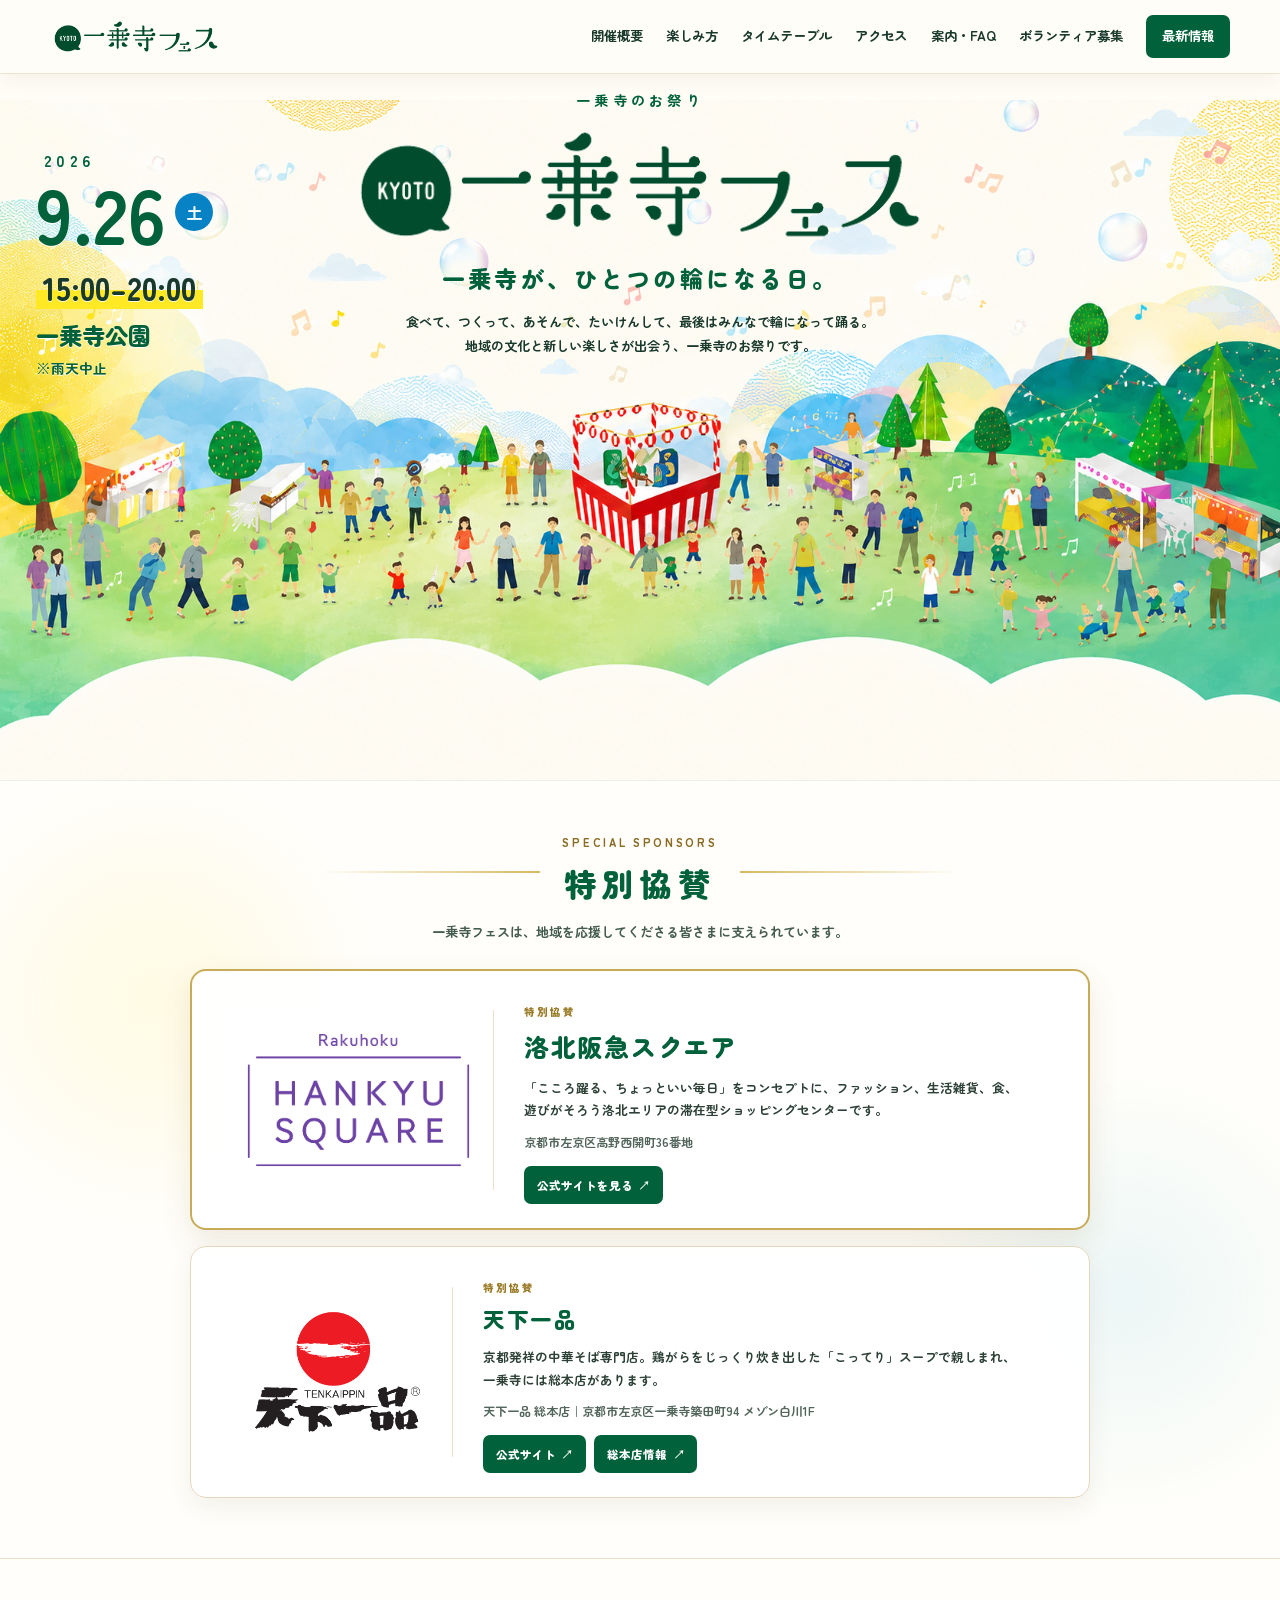
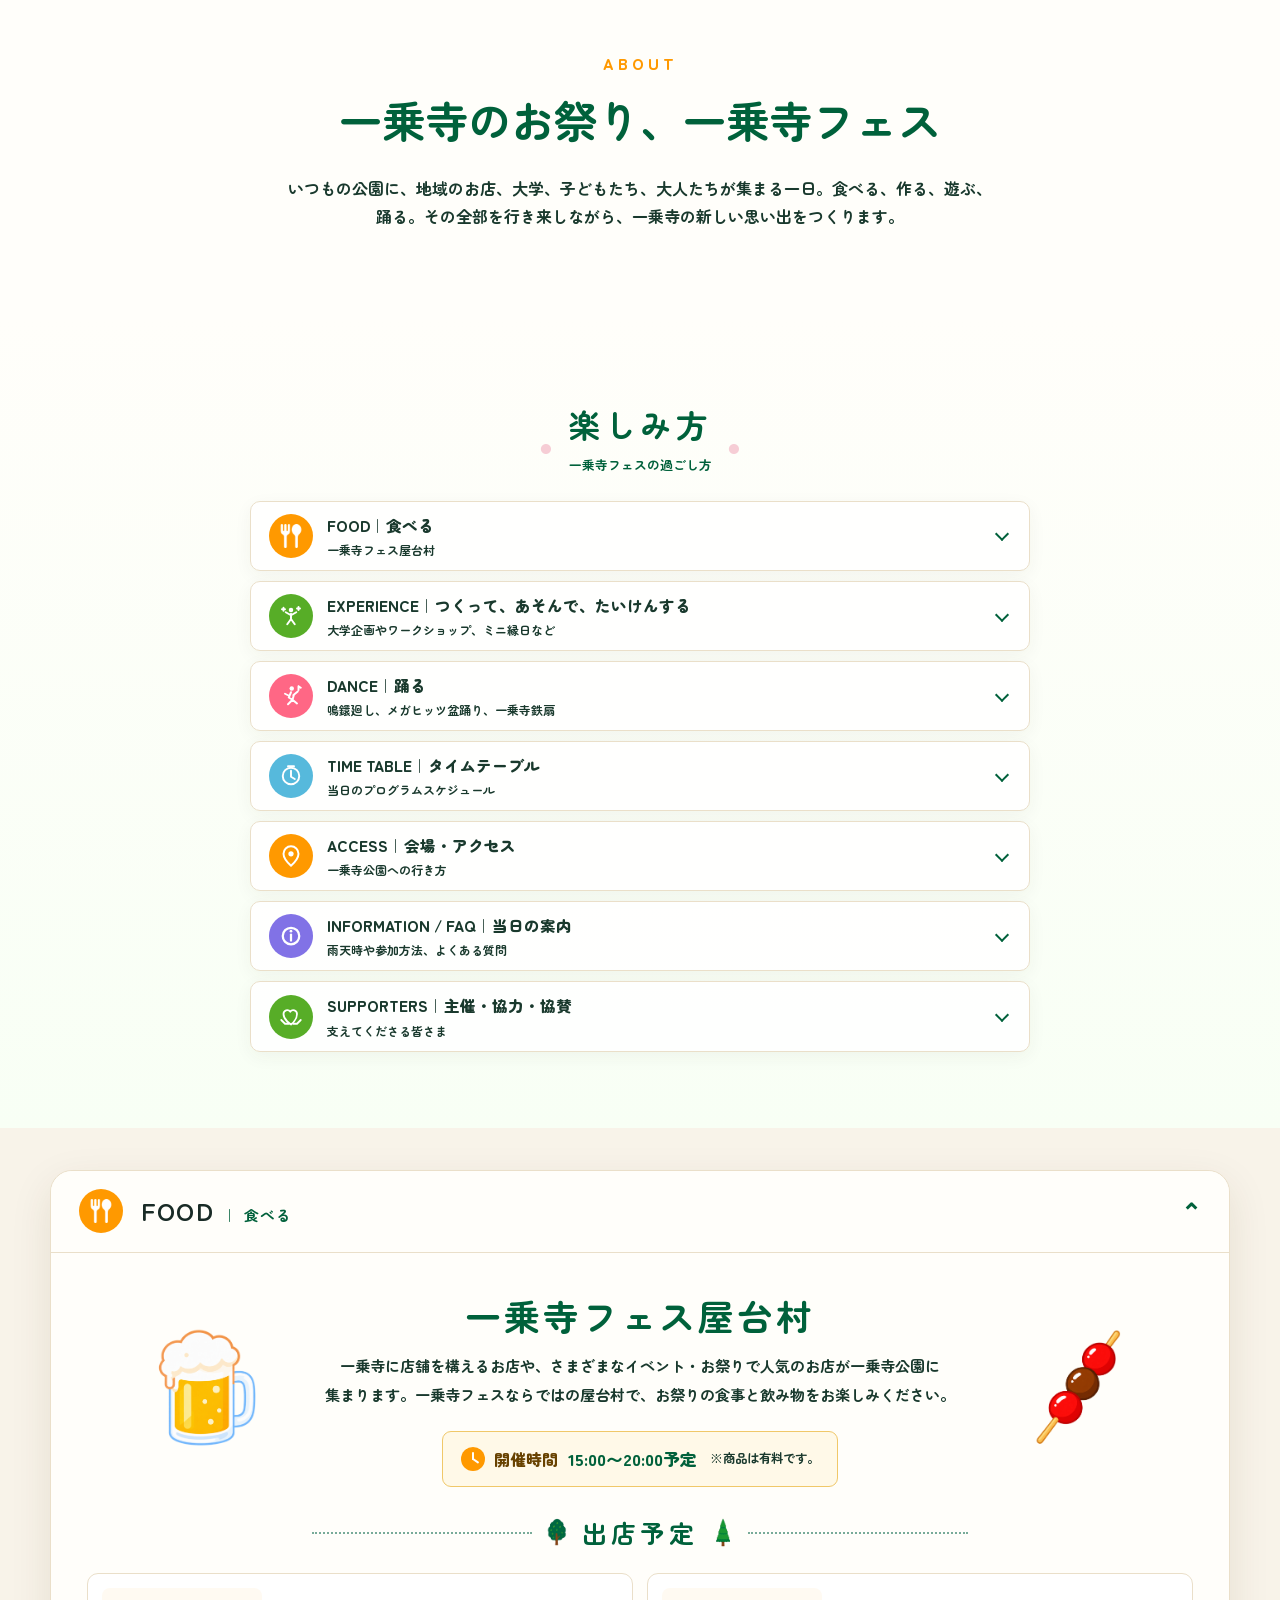
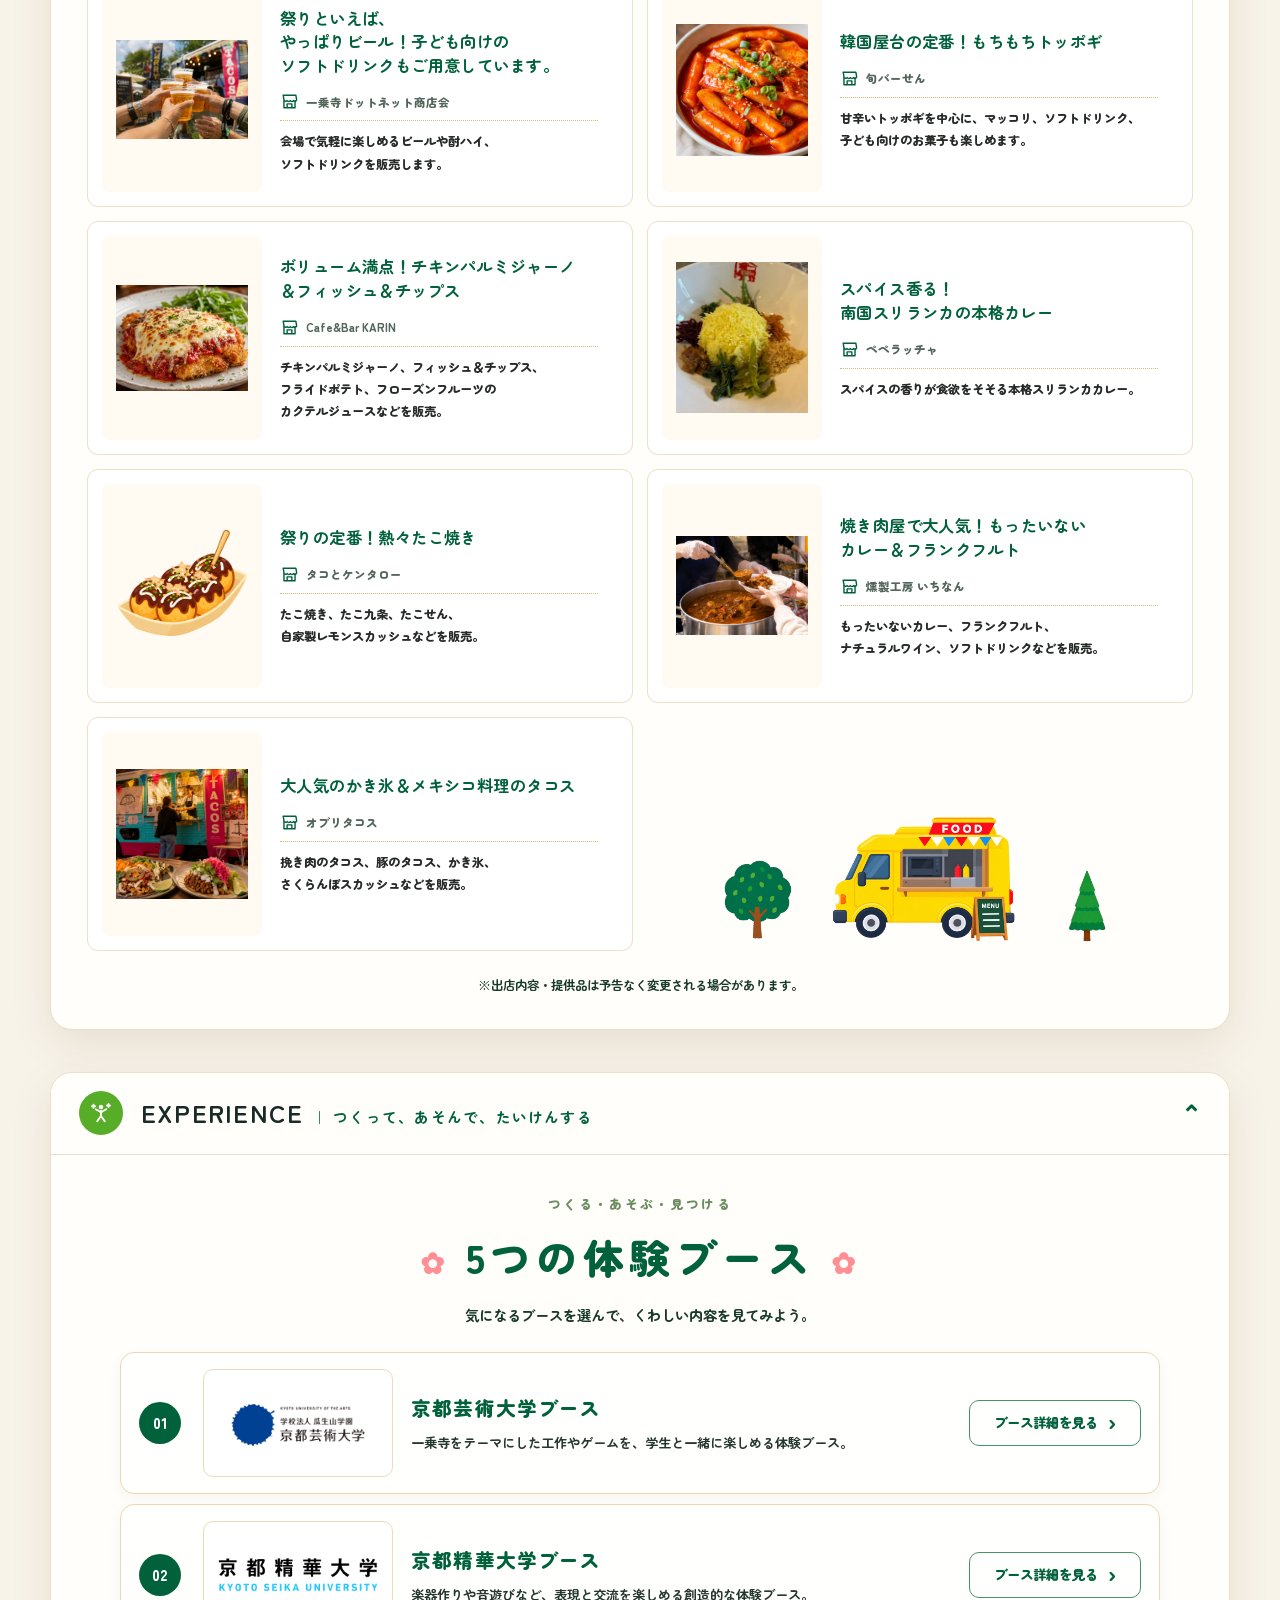
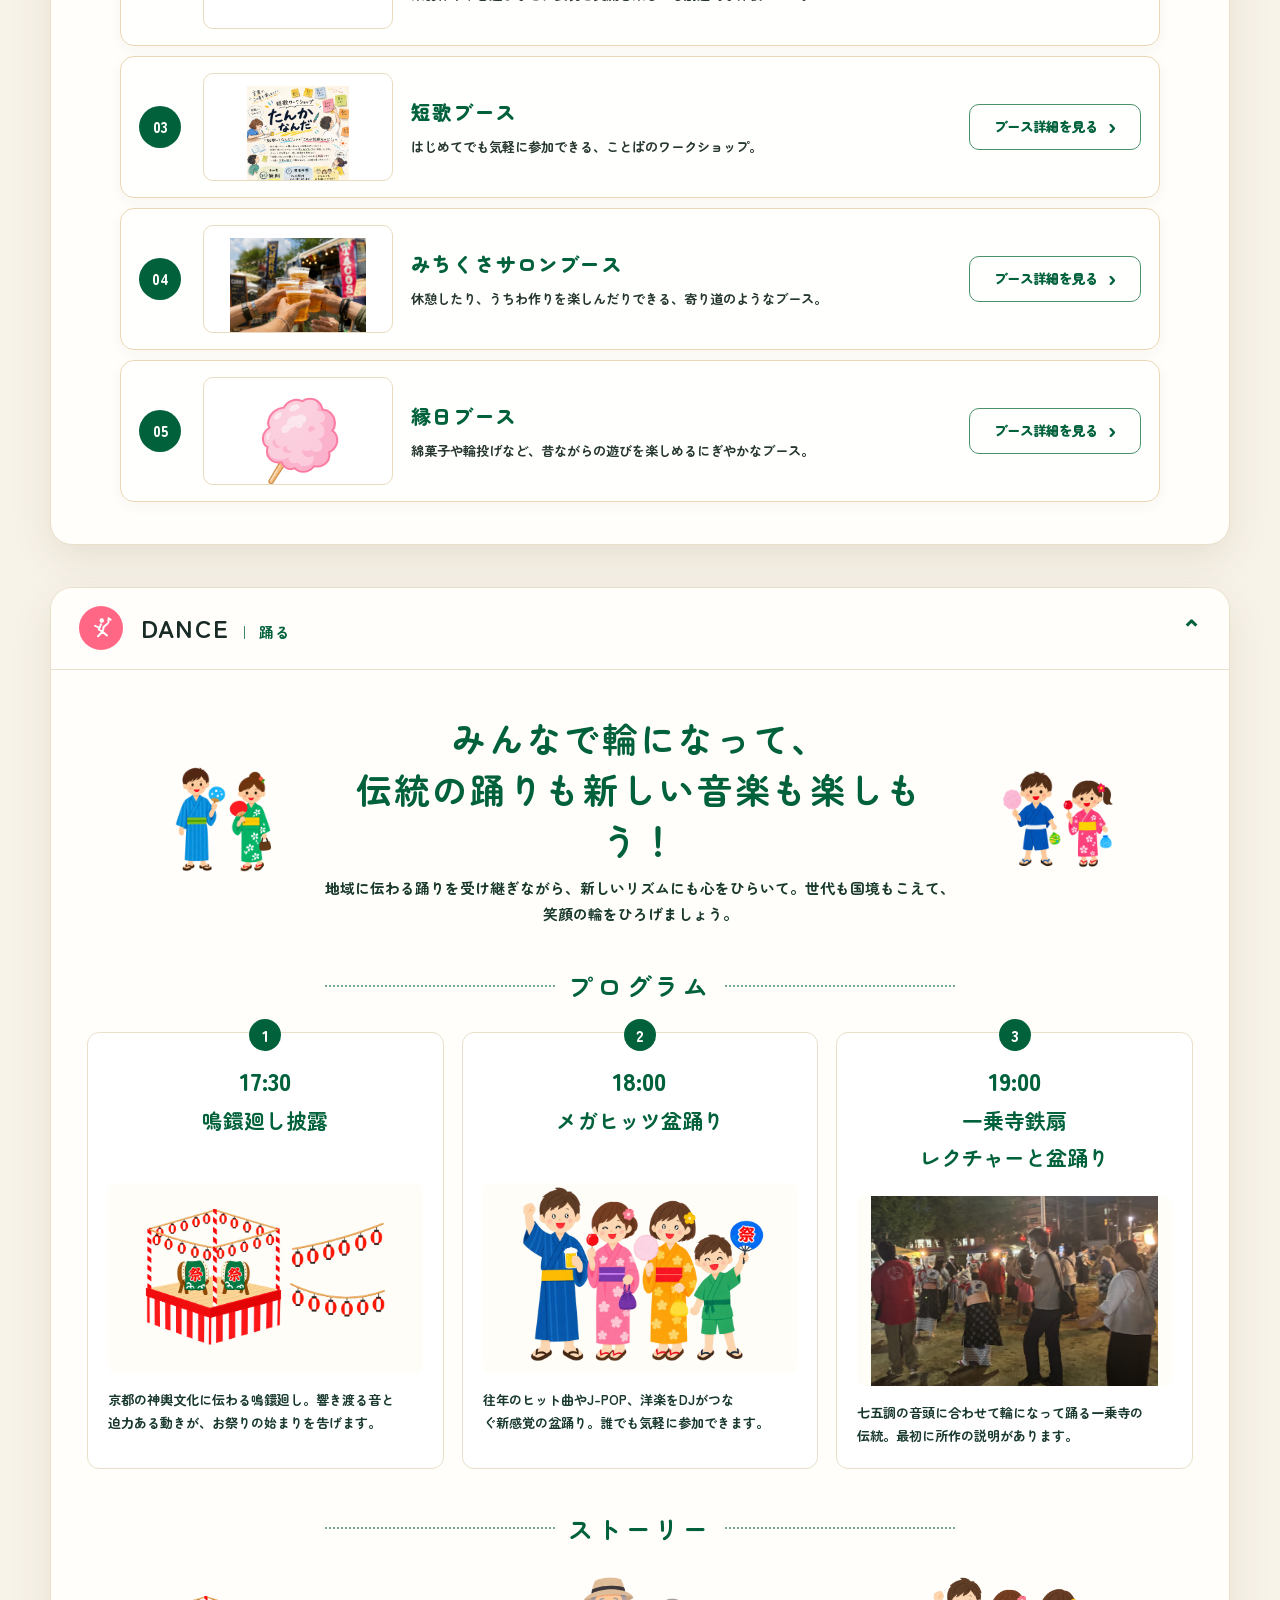
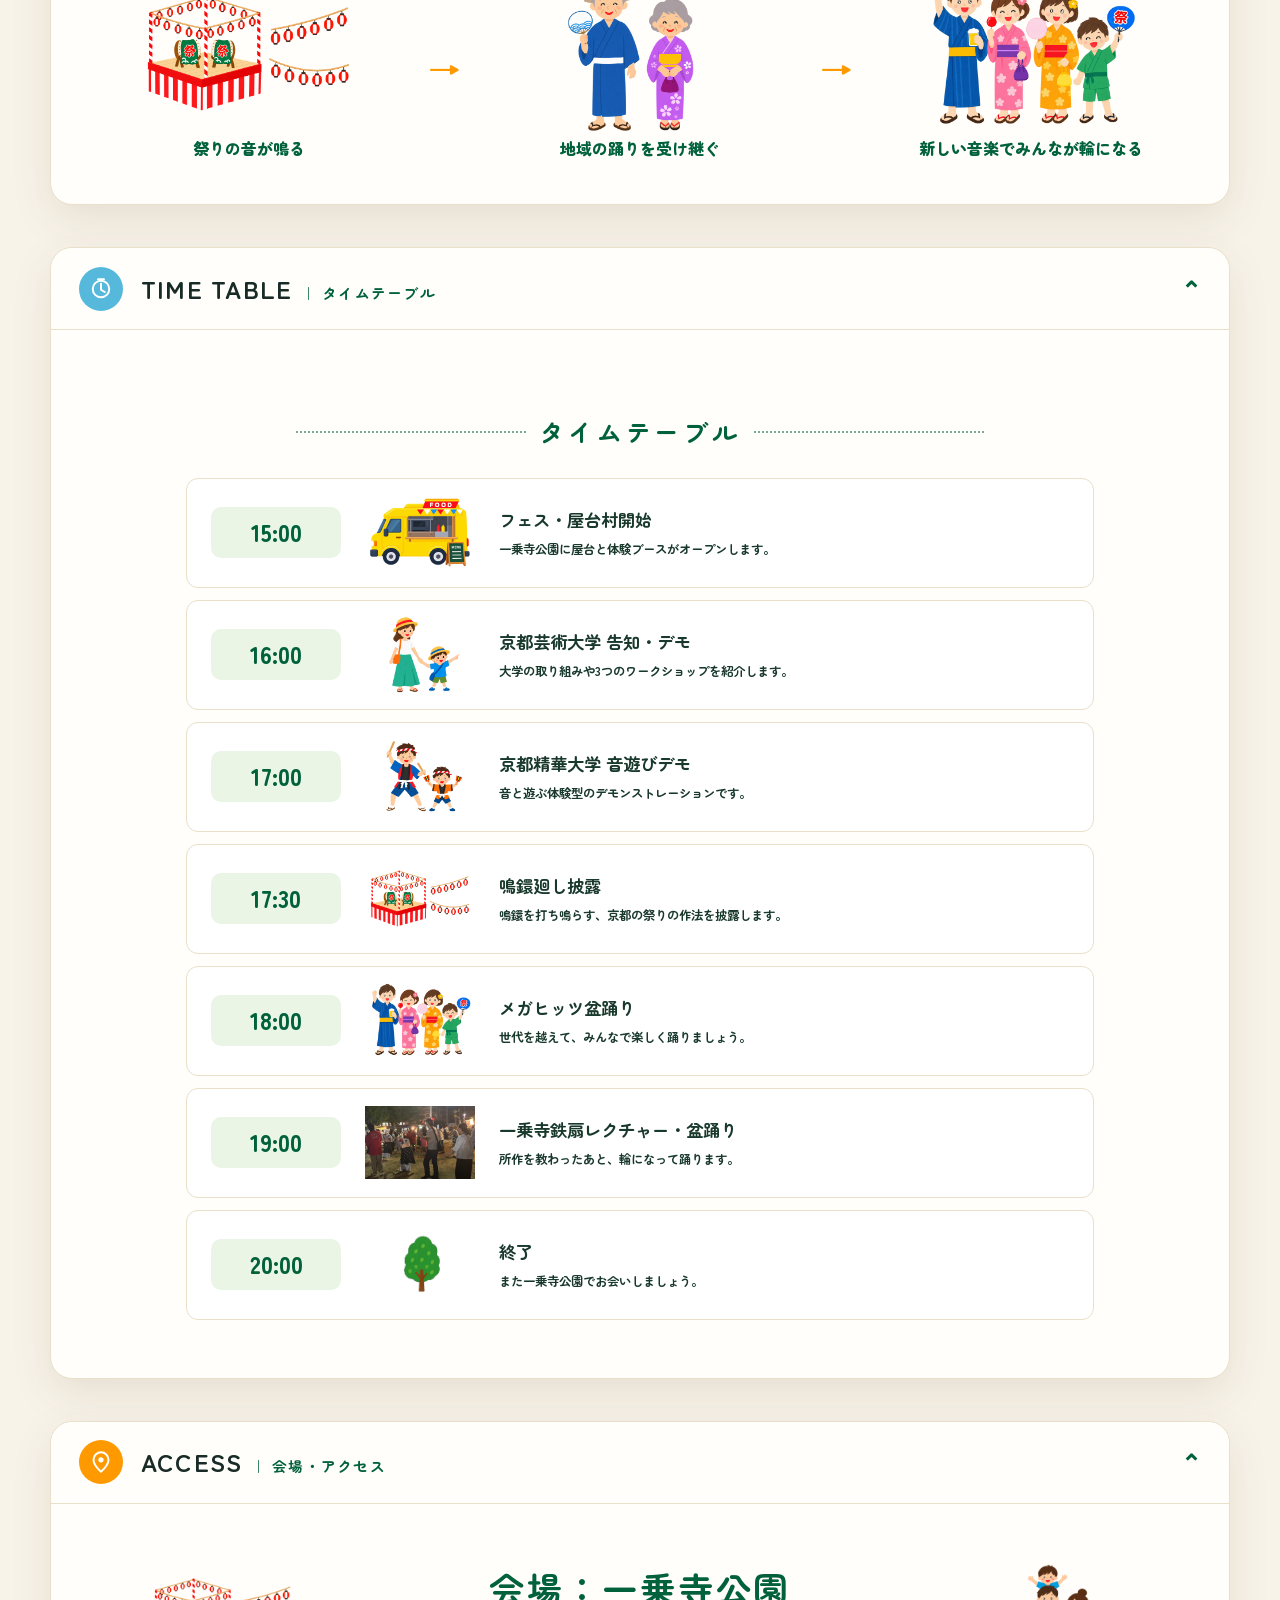
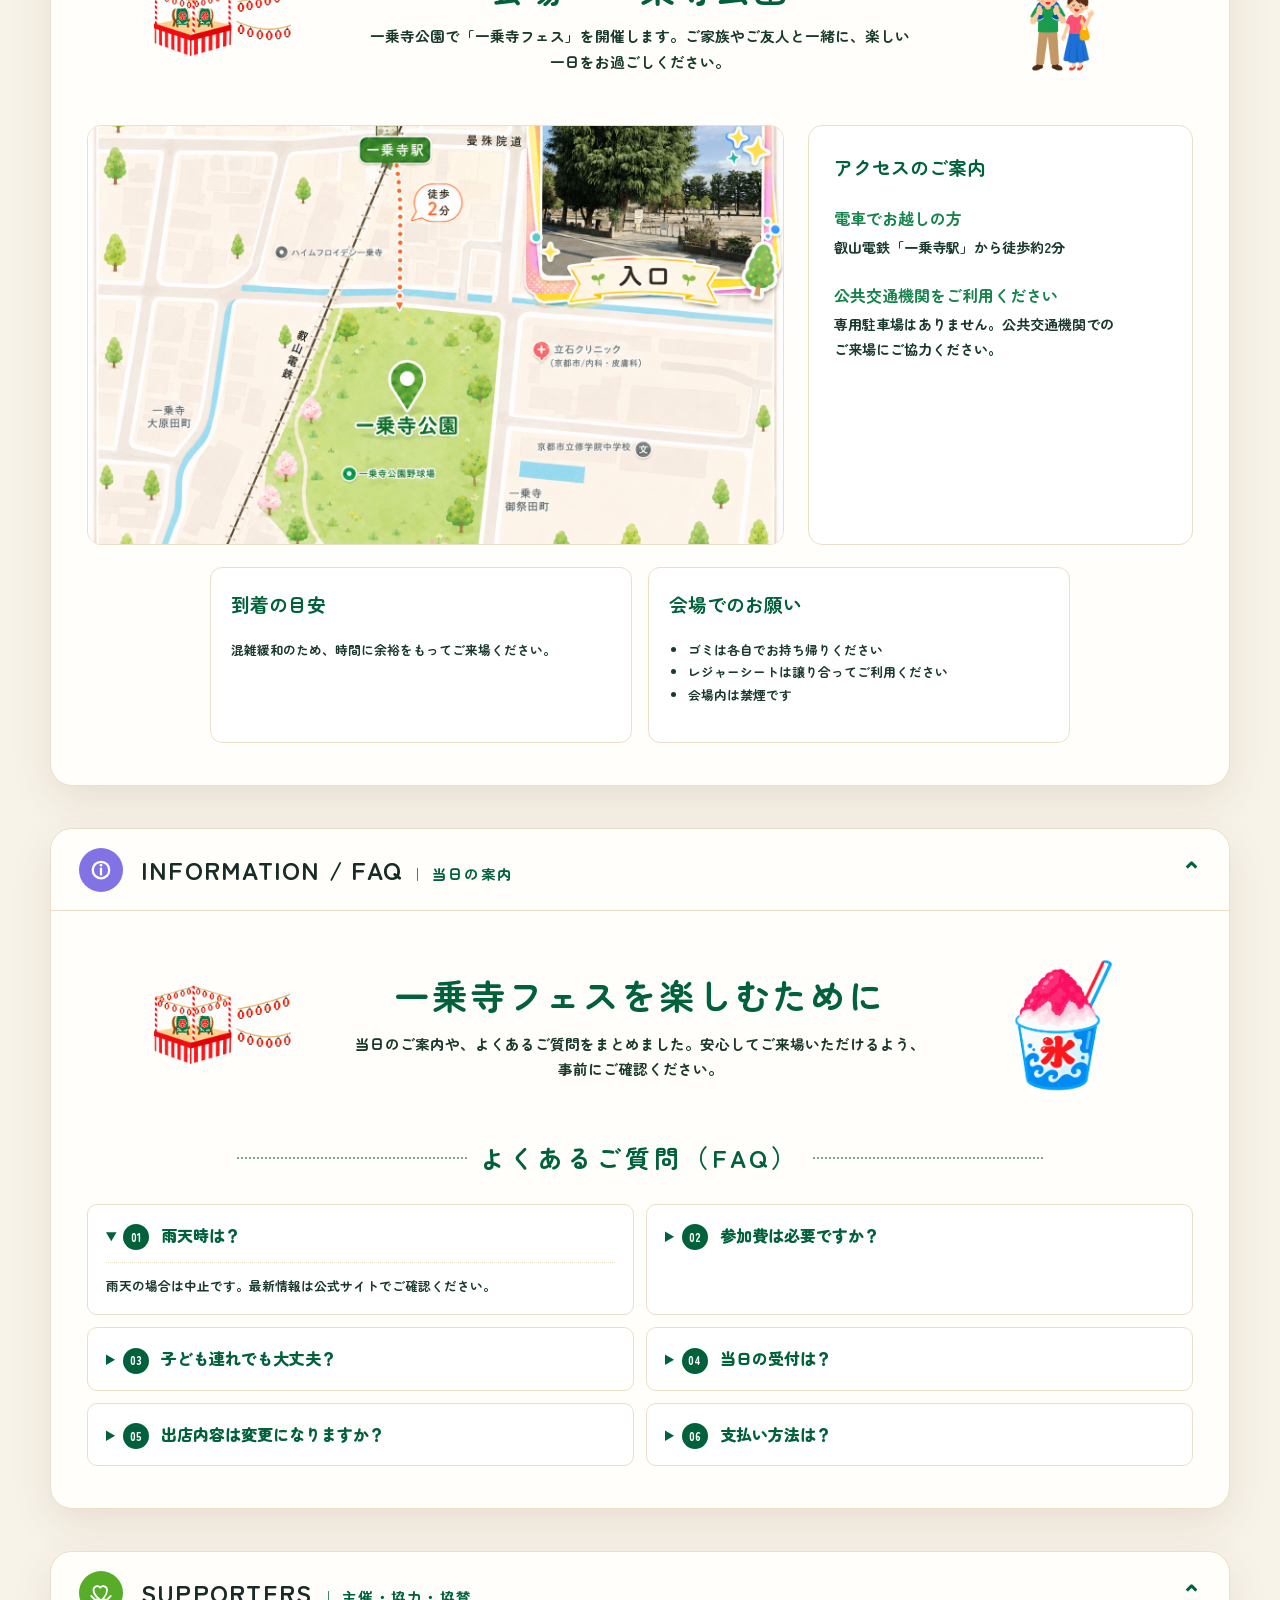
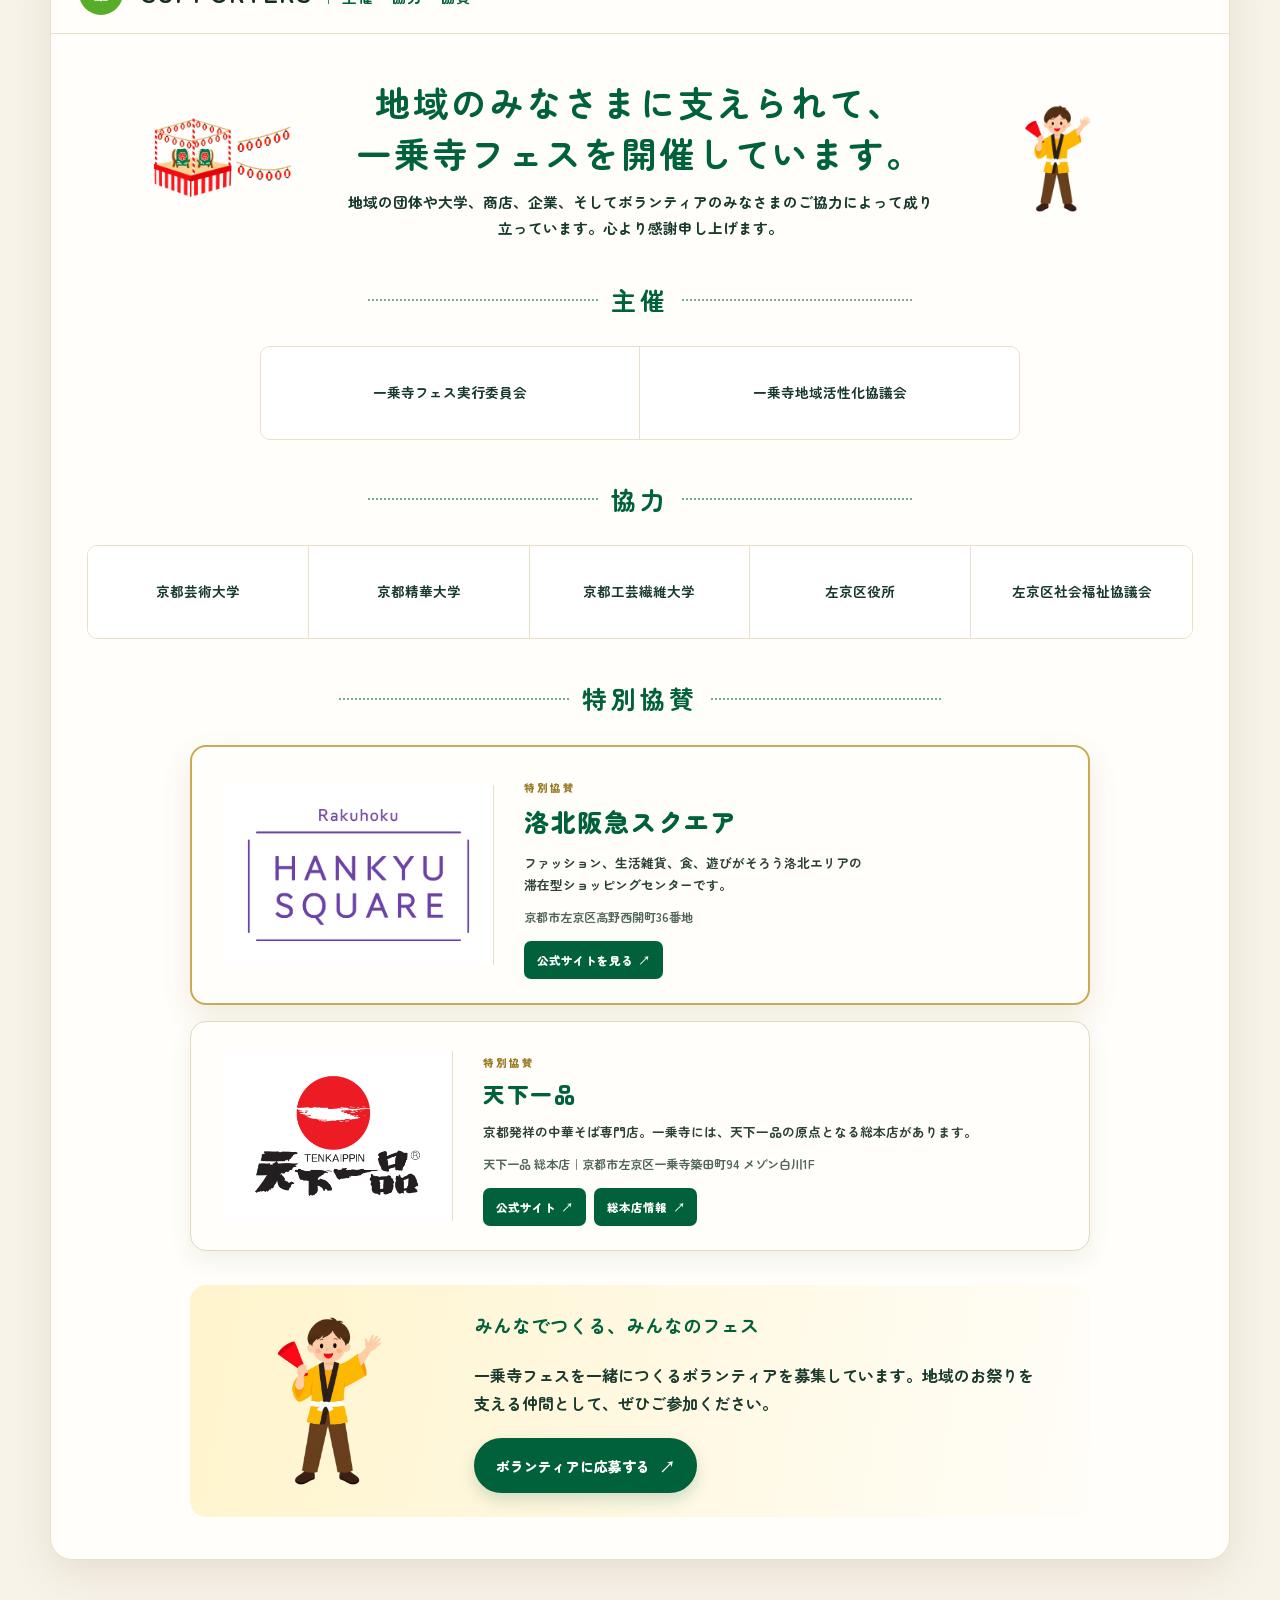
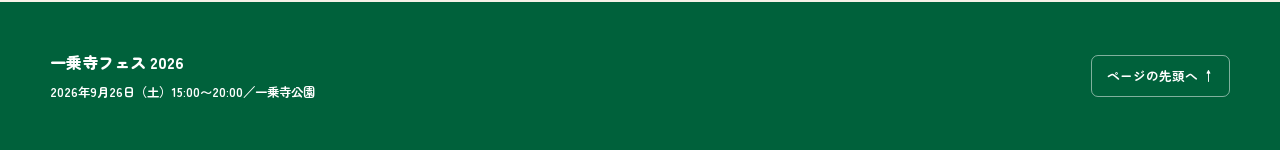
==== commit a4a6e8a0: "Align mobile dance cards and remove footer art" ====
--- a/index.html
+++ b/index.html
@@ -28,7 +28,7 @@
     <link rel="preconnect" href="https://fonts.googleapis.com">
     <link rel="preconnect" href="https://fonts.gstatic.com" crossorigin>
     <link href="https://fonts.googleapis.com/css2?family=Zen+Maru+Gothic:wght@400;500;700;900&display=swap" rel="stylesheet">
-    <link rel="stylesheet" href="fess-redesign.css?v=20260830-3">
+    <link rel="stylesheet" href="fess-redesign.css?v=20260830-4">
     <script type="application/ld+json">
       {
         "@context": "https://schema.org",
@@ -98,7 +98,6 @@
             <div class="sponsor-profile-card__content"><span>特別協賛</span><h3>天下一品</h3><p>京都発祥の中華そば専門店。鶏がらをじっくり炊き出した「こってり」スープで親しまれ、一乗寺には総本店があります。</p><address>天下一品 総本店｜京都市左京区一乗寺築田町94 メゾン白川1F</address><div class="sponsor-profile-card__links"><a href="https://www.tenkaippin.co.jp/" target="_blank" rel="noopener noreferrer">公式サイト <b aria-hidden="true">↗</b></a><a href="https://www.tenkaippin.co.jp/shop/728/" target="_blank" rel="noopener noreferrer">総本店情報 <b aria-hidden="true">↗</b></a></div></div>
           </article>
         </div>
-        <div class="hero-sponsors__trees" aria-hidden="true"><img src="assets/ichijojifes/decorations/tree-conifer.png" alt=""><img src="assets/ichijojifes/decorations/tree-round-bright.png" alt=""><img src="assets/ichijojifes/decorations/tree-round-wide.png" alt=""></div>
       </section>
 
       <section class="about" id="about"><p class="section-kicker">ABOUT</p><h2>一乗寺のお祭り、一乗寺フェス</h2><p>いつもの公園に、地域のお店、大学、子どもたち、大人たちが集まる一日。食べる、作る、遊ぶ、踊る。その全部を行き来しながら、一乗寺の新しい思い出をつくります。</p></section>
@@ -131,7 +130,6 @@
             <article class="vendor-card"><img src="assets/event-oburi-tacos.png" alt="タコスのイメージ"><div class="vendor-card__content"><h4>大人気のかき氷＆<wbr>メキシコ料理のタコス</h4><p class="vendor-card__shop"><img src="assets/icon-shop.svg" alt="" aria-hidden="true"><span>オブリタコス</span></p><p class="vendor-card__description">挽き肉のタコス、豚のタコス、かき氷、さくらんぼスカッシュなどを販売。</p></div></article>
             <div class="vendor-scene" aria-hidden="true"><img src="assets/ichijojifes/decorations/tree-round-wide.png" alt=""><img src="assets/ichijojifes/stalls/food-truck.png" alt=""><img src="assets/ichijojifes/decorations/tree-conifer.png" alt=""></div>
           </div><p class="section-note">※出店内容・提供品は予告なく変更される場合があります。</p>
-          <div class="food-footer-landscape" aria-hidden="true"><img src="assets/ichijojifes/decorations/tree-conifer.png" alt=""><img src="assets/ichijojifes/food/beer-mug.png" alt=""><img src="assets/ichijojifes/decorations/bush-light-with-flowers.png" alt=""><img src="assets/ichijojifes/food/takoyaki.png" alt=""><img src="assets/ichijojifes/decorations/tree-round-tall.png" alt=""><img src="assets/ichijojifes/food/strawberry-shaved-ice.png" alt=""><img src="assets/ichijojifes/decorations/tree-round-full.png" alt=""></div>
         </div>
       </section>
 
@@ -175,7 +173,6 @@
               <span class="experience-booth-card__button">ブース詳細を見る <b aria-hidden="true">›</b></span>
             </a>
           </div>
-          <div class="experience-overview__landscape" aria-hidden="true"><img src="assets/ichijojifes/decorations/tree-conifer.png" alt=""><img src="assets/ichijojifes/decorations/tree-round-wide.png" alt=""><img src="assets/ichijojifes/decorations/tree-round-bright.png" alt=""><img src="assets/ichijojifes/decorations/festival-stage-and-lanterns.png" alt=""></div>
         </div>
       </section>
 
--- a/fess-redesign.css
+++ b/fess-redesign.css
@@ -1743,3 +1743,74 @@
   .experience-overview__landscape img { max-width: 24%; max-height: 68px; }
   .content-section__body::after { bottom: 10px; }
 }
+
+/* Section footers stay clean: remove decorative rows and their reserved space. */
+.guide { padding-bottom: 76px; }
+.guide::after,
+.content-section__body::after,
+.hero-sponsors__trees,
+.food-footer-landscape,
+.experience-overview__landscape { display: none !important; }
+.content-section__body,
+#dance .content-section__body,
+#timetable .content-section__body,
+#access .content-section__body,
+#information .content-section__body,
+#supporters .content-section__body { padding-bottom: 42px; }
+
+@media (max-width: 560px) {
+  .guide { padding-bottom: 56px; }
+  .content-section__body,
+  #dance .content-section__body,
+  #timetable .content-section__body,
+  #access .content-section__body,
+  #information .content-section__body,
+  #supporters .content-section__body { padding-bottom: 28px; }
+
+  /* Mobile DANCE cards: give the number, time, title and photo fixed grid areas. */
+  .dance-card {
+    display: grid;
+    grid-template-columns: 42px minmax(0, 1fr) 100px;
+    grid-template-rows: auto auto auto;
+    gap: 10px 10px;
+    padding: 18px 14px 16px;
+    text-align: left;
+  }
+  .dance-card__number {
+    position: static;
+    grid-column: 1;
+    grid-row: 1;
+    align-self: center;
+    width: 38px;
+    height: 38px;
+    transform: none;
+  }
+  .dance-card time {
+    grid-column: 2;
+    grid-row: 1;
+    align-self: center;
+    padding: 0;
+    font-size: 1.25rem;
+  }
+  .dance-card h3 {
+    grid-column: 1 / 3;
+    grid-row: 2;
+    min-height: 0;
+    margin: 0;
+    padding: 0;
+    font-size: 1.05rem;
+  }
+  .dance-card img {
+    grid-column: 3;
+    grid-row: 1 / 3;
+    width: 100%;
+    height: 100px;
+  }
+  .dance-card p {
+    grid-column: 1 / -1;
+    grid-row: 3;
+    margin: 4px 0 0;
+    padding: 0;
+    font-size: .74rem;
+  }
+}
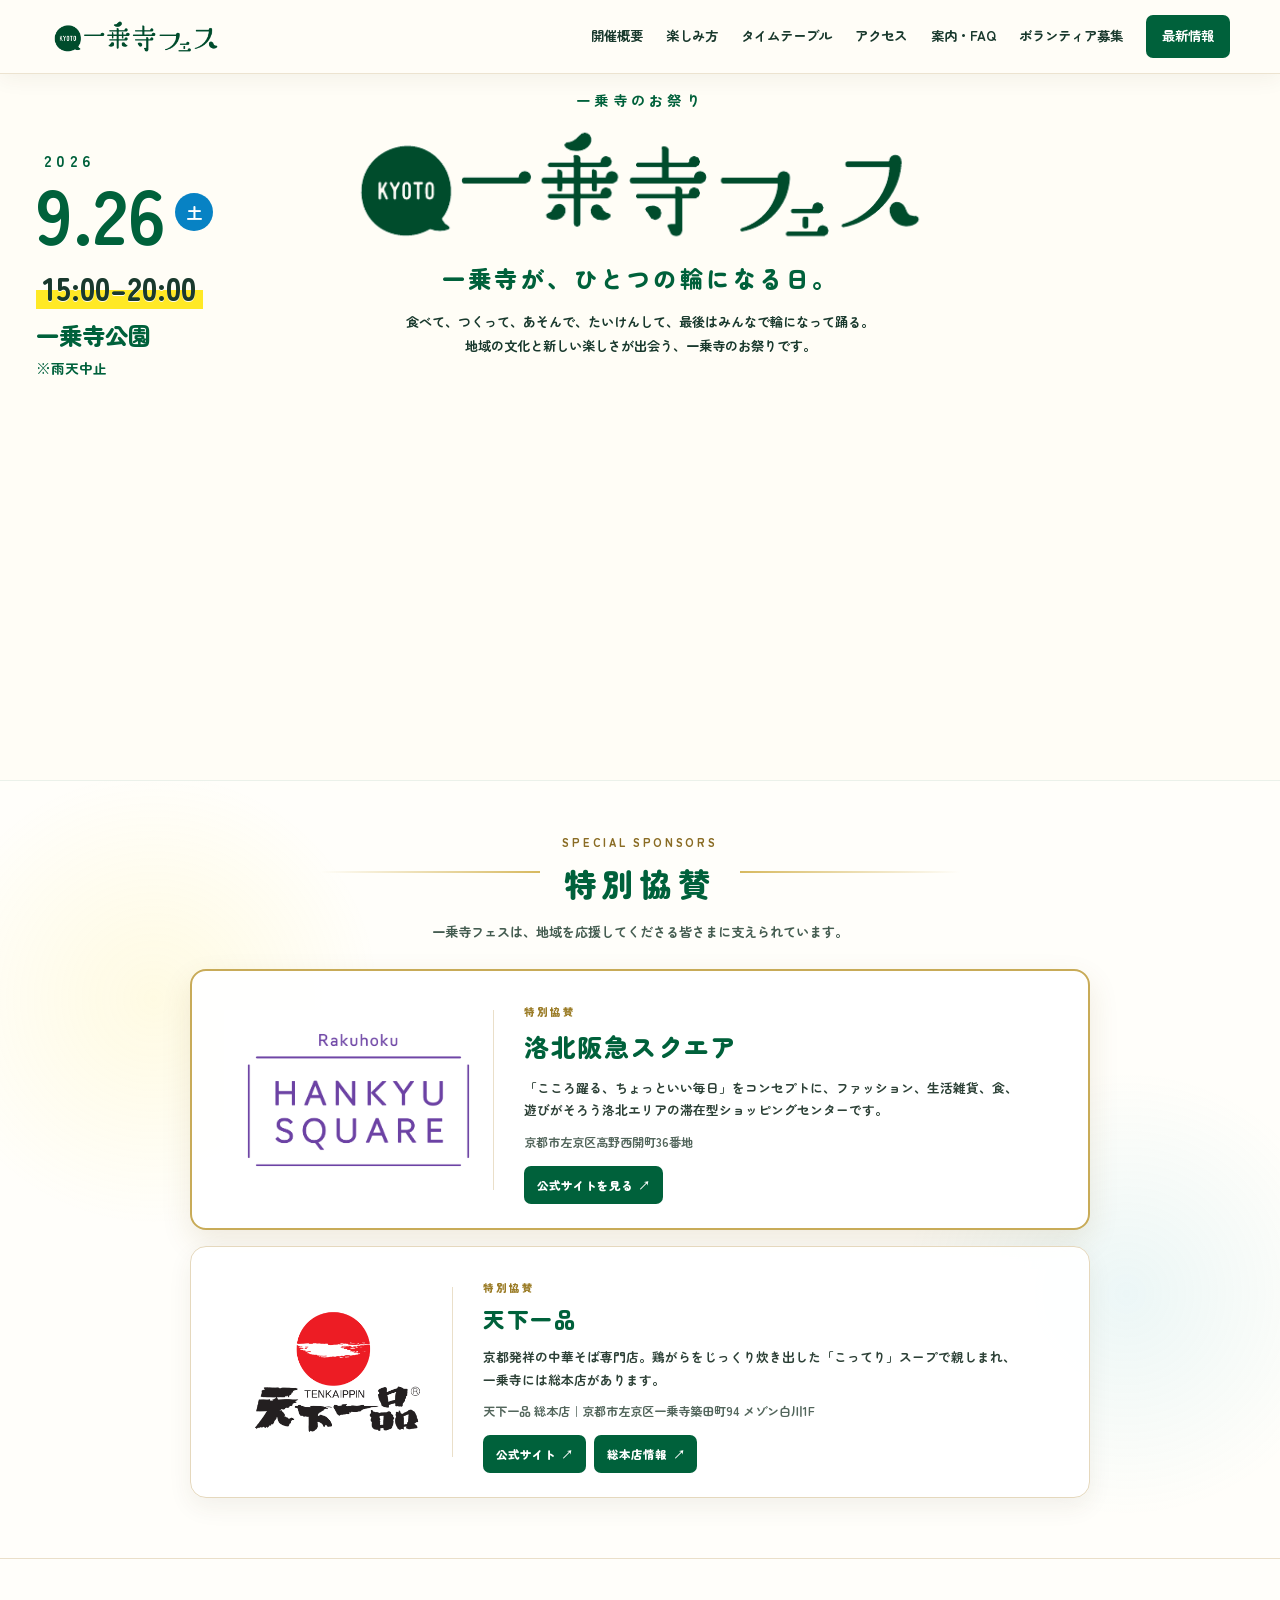
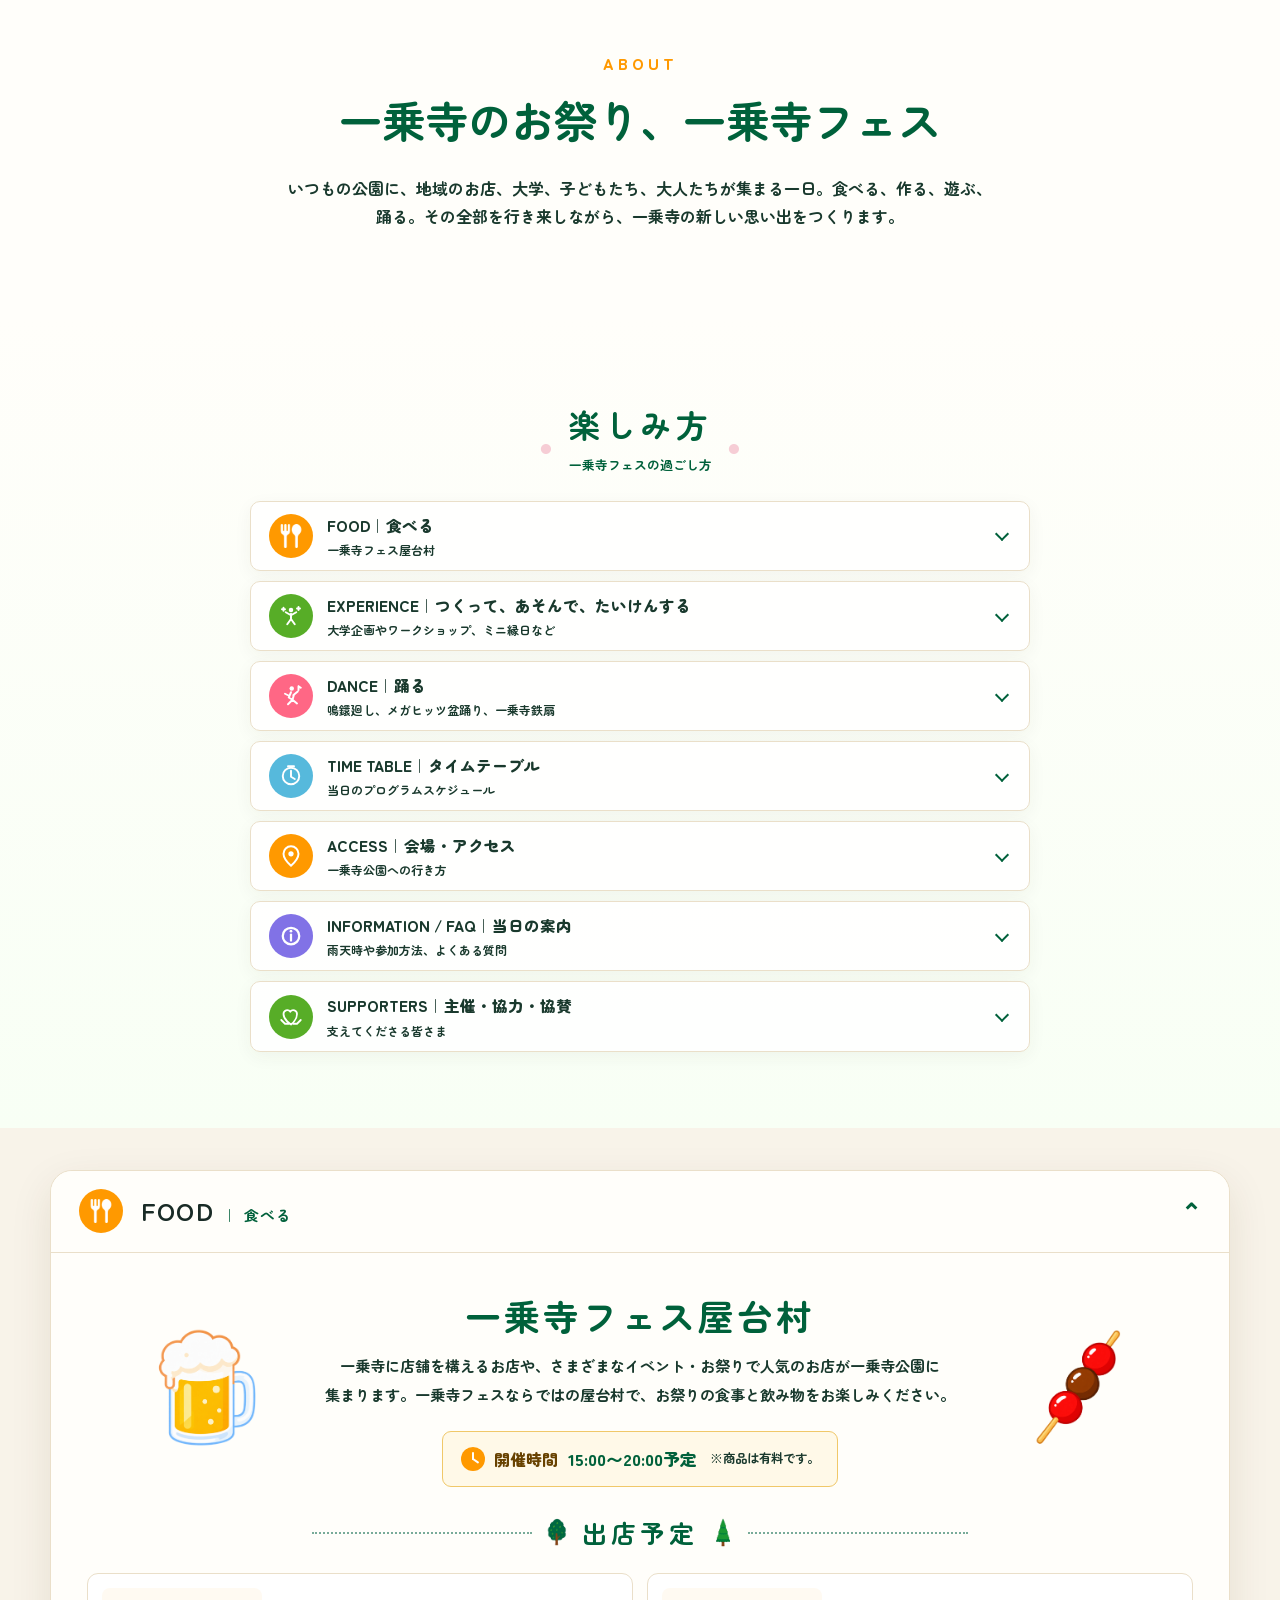
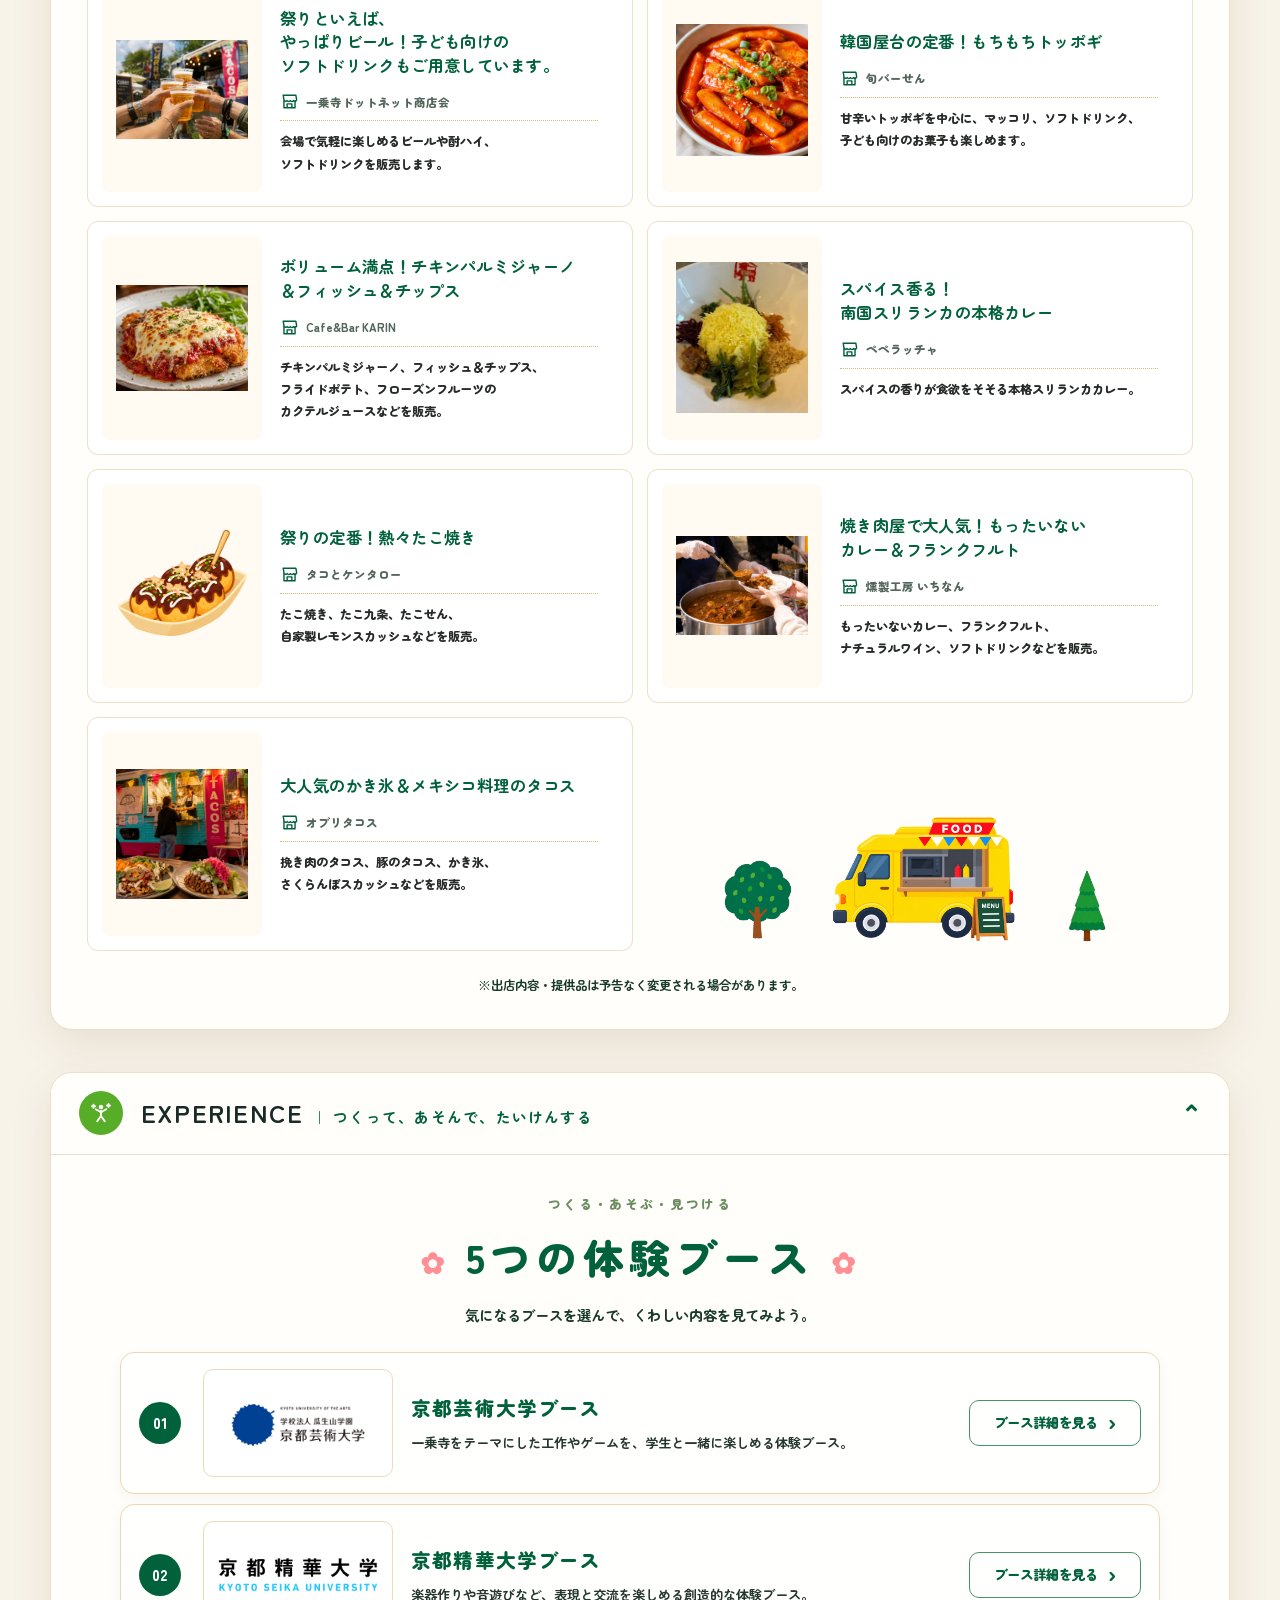
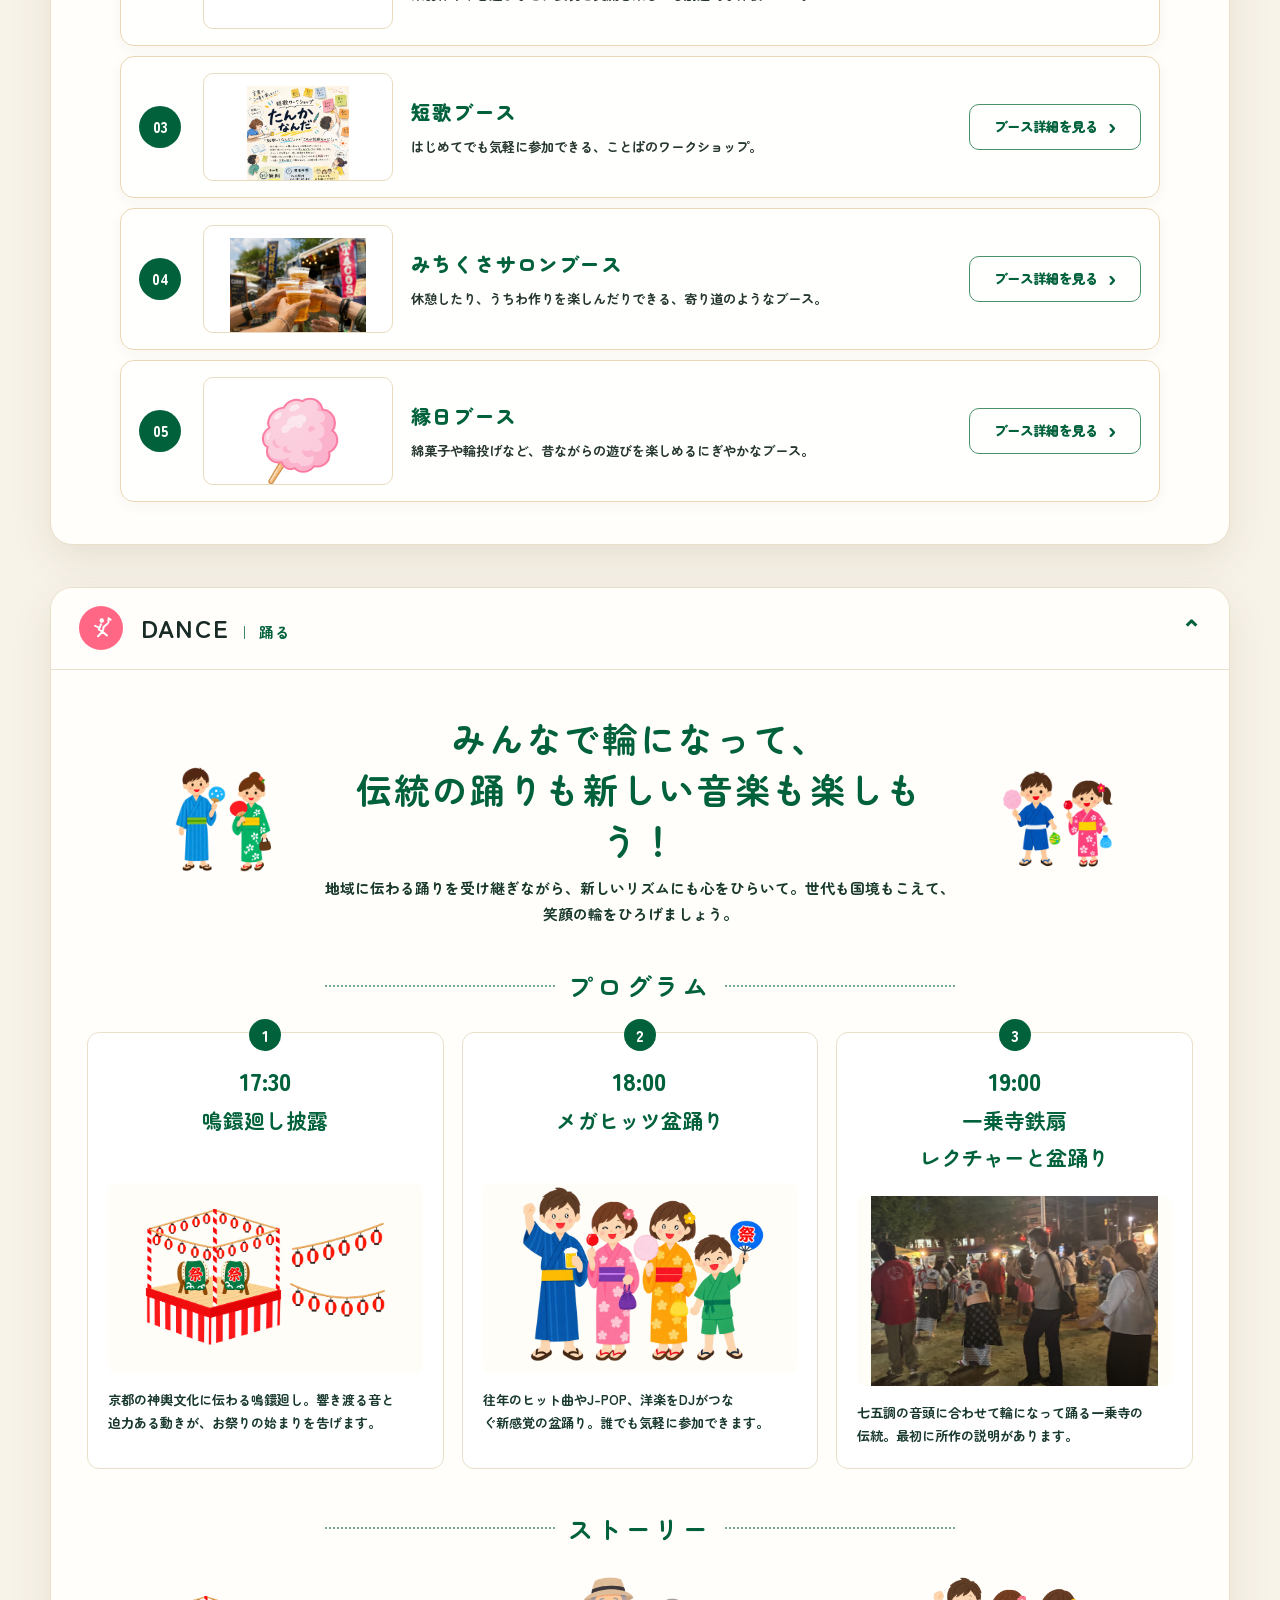
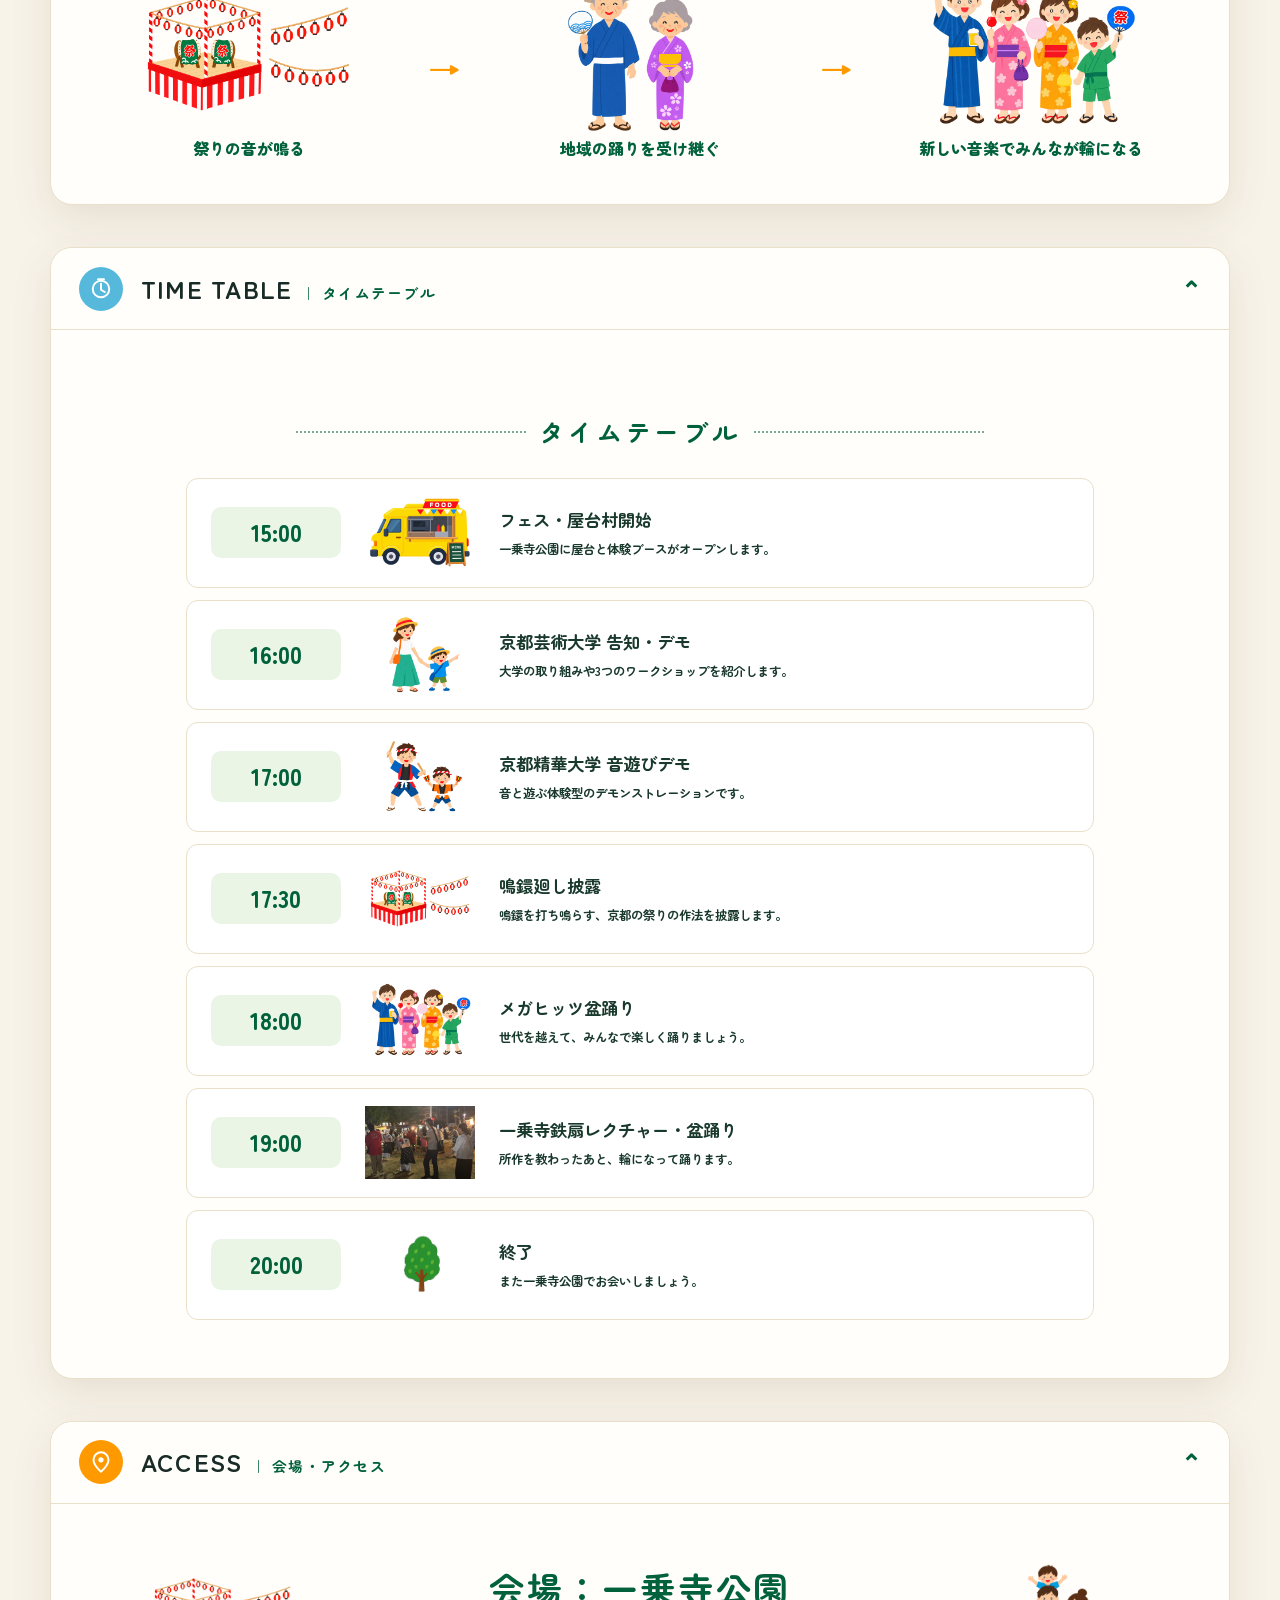
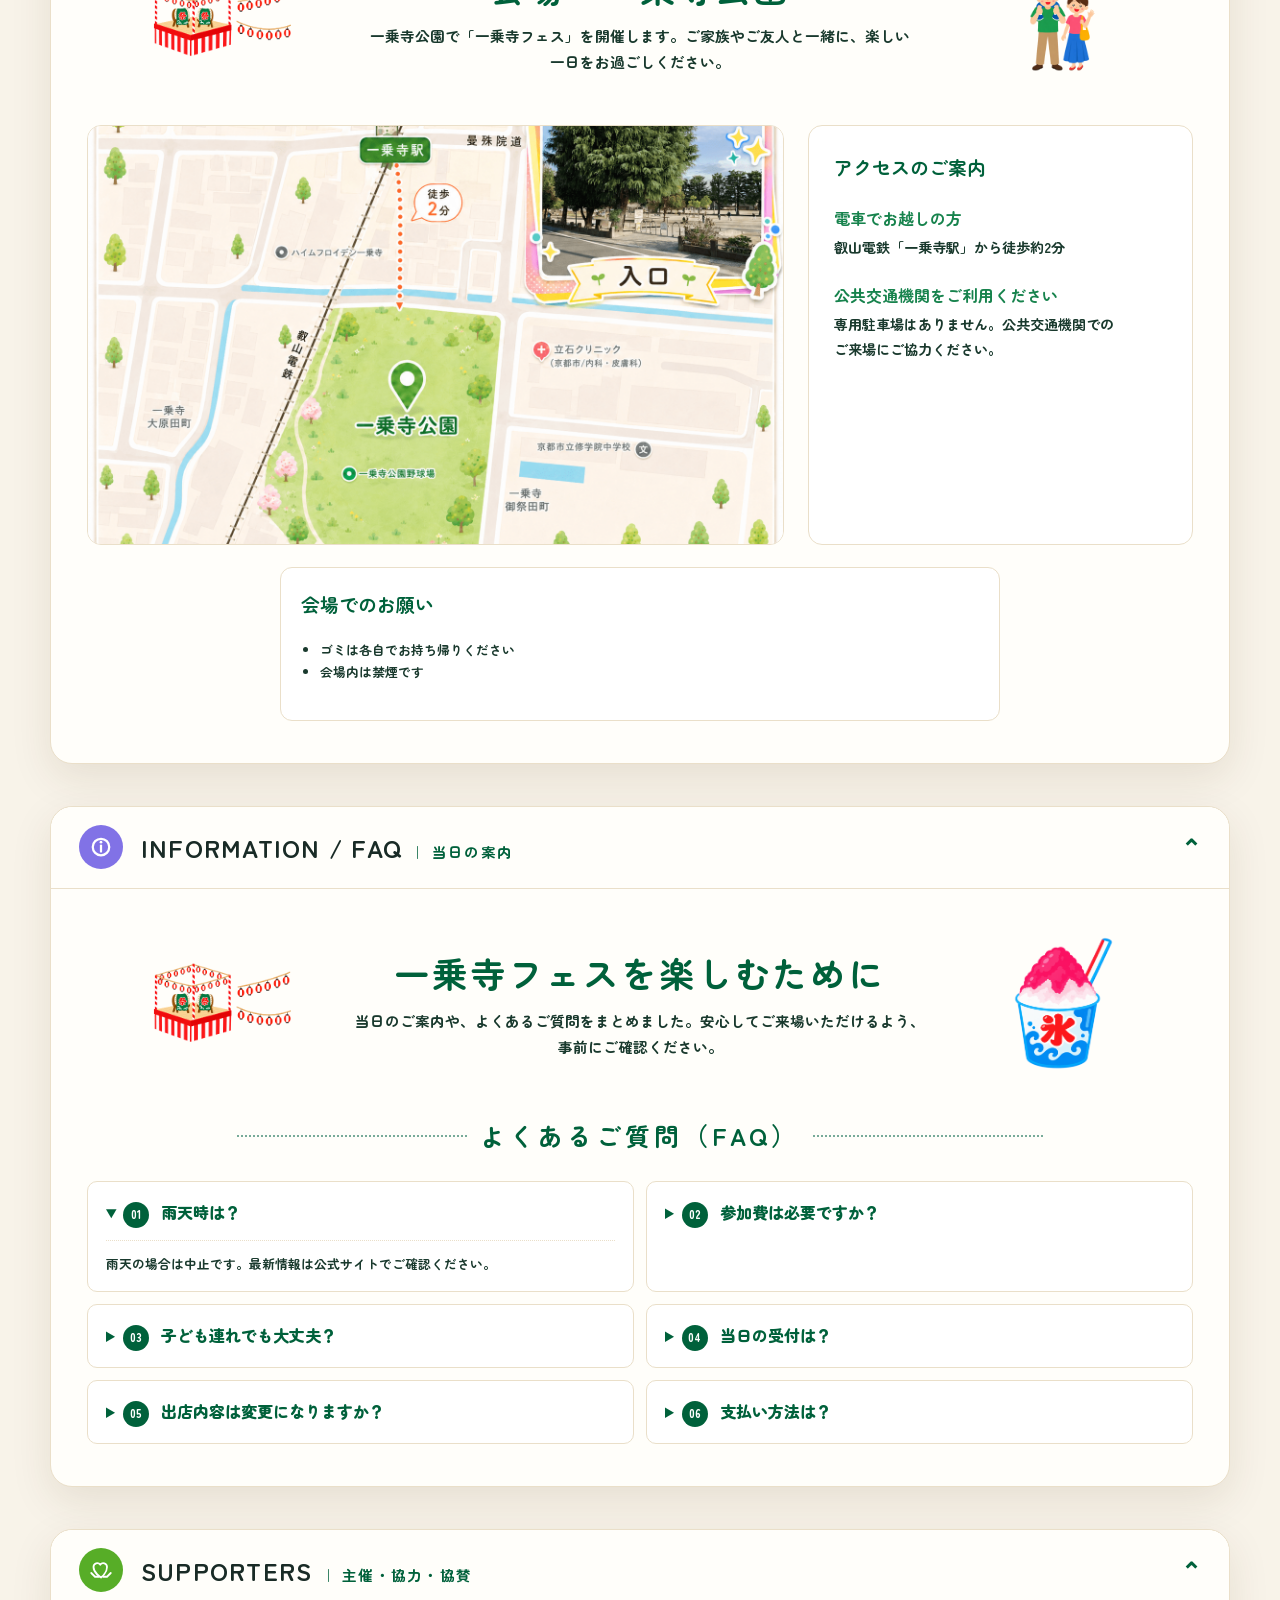
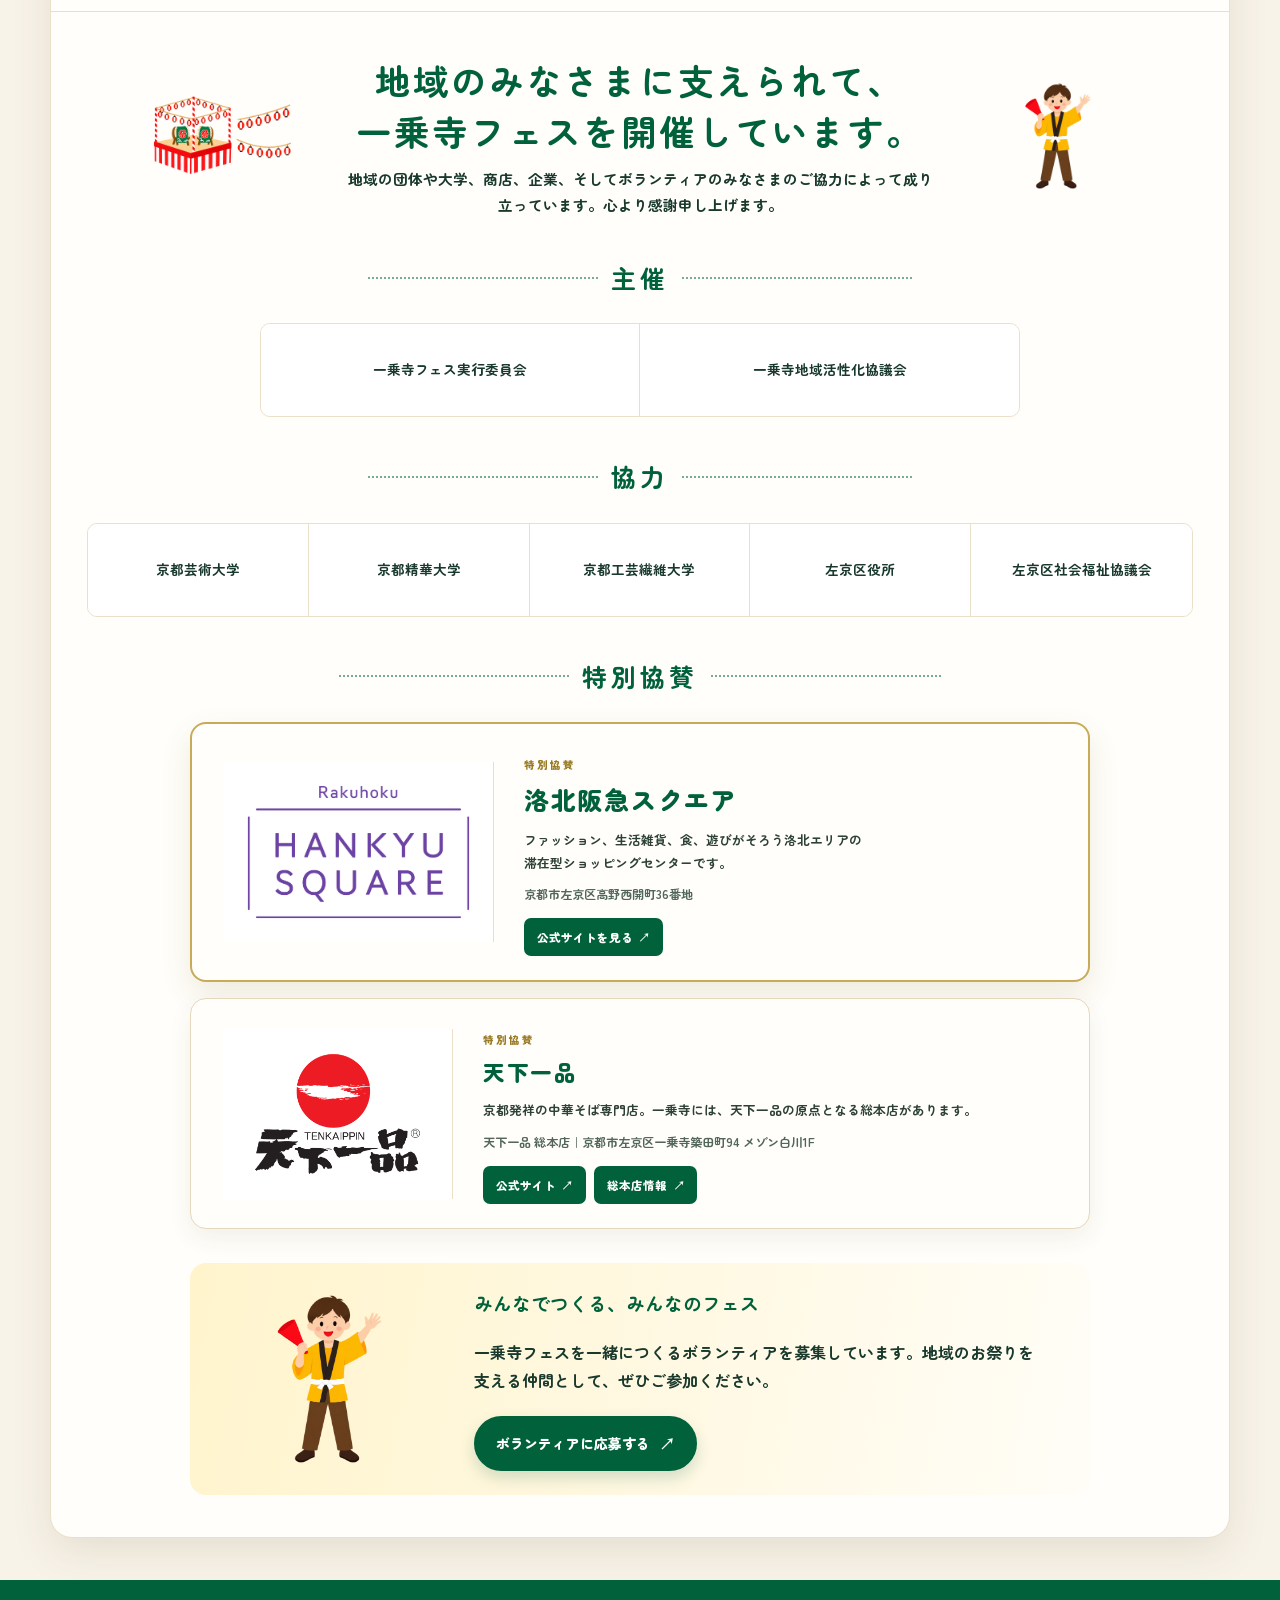
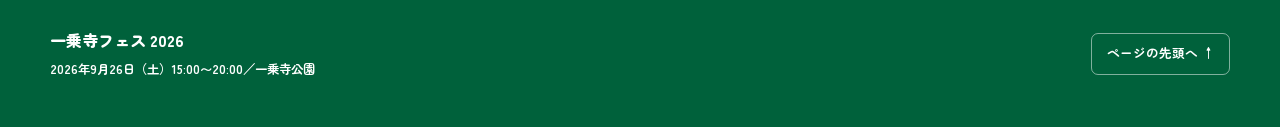
==== commit da021f27: "Optimize mobile hero and improve readability" ====
--- a/index.html
+++ b/index.html
@@ -27,8 +27,9 @@
     <meta name="twitter:image:alt" content="一乗寺フェス2026 一乗寺が、ひとつの輪になる日。">
     <link rel="preconnect" href="https://fonts.googleapis.com">
     <link rel="preconnect" href="https://fonts.gstatic.com" crossorigin>
+    <link rel="preload" as="image" href="assets/hero-festival-scene-mobile.jpg" media="(max-width: 560px)">
     <link href="https://fonts.googleapis.com/css2?family=Zen+Maru+Gothic:wght@400;500;700;900&display=swap" rel="stylesheet">
-    <link rel="stylesheet" href="fess-redesign.css?v=20260830-4">
+    <link rel="stylesheet" href="fess-redesign.css?v=20260830-5">
     <script type="application/ld+json">
       {
         "@context": "https://schema.org",
@@ -77,7 +78,7 @@
           <div class="event-facts" aria-label="開催情報"><span class="event-facts__year">2026</span><strong class="event-facts__date">9.26<small>土</small></strong><span class="event-facts__time">15:00–20:00</span><span class="event-facts__place">一乗寺公園</span><span class="event-facts__rain">※雨天中止</span></div>
         </div>
         <div class="hero-scene" aria-hidden="true">
-          <img class="hero-scene__art" src="assets/hero-festival-scene.png" alt="">
+          <picture><source media="(max-width: 560px)" srcset="assets/hero-festival-scene-mobile.jpg"><img class="hero-scene__art" src="assets/hero-festival-scene.jpg" alt="" width="1672" height="941" loading="eager" decoding="async" fetchpriority="high"></picture>
         </div>
       </section>
 
@@ -203,7 +204,7 @@
       <section class="content-section" id="access"><header class="content-section__bar"><span class="round-icon round-icon--orange"><img src="assets/icon-access.svg" alt="" aria-hidden="true"></span><h2>ACCESS <small>｜ 会場・アクセス</small></h2><a href="#guide" aria-label="楽しみ方へ戻る">⌃</a></header><div class="content-section__body access-body">
         <div class="intro-block"><img src="assets/ichijojifes/decorations/festival-stage-and-lanterns.png" alt="" aria-hidden="true"><div><h3>会場：一乗寺公園</h3><p>一乗寺公園で「一乗寺フェス」を開催します。ご家族やご友人と一緒に、楽しい一日をお過ごしください。</p></div><img src="assets/ichijojifes/people/family-casual.png" alt="" aria-hidden="true"></div>
         <div class="access-grid"><img class="access-map" src="assets/fess-place-map.png" alt="叡山電鉄一乗寺駅から一乗寺公園まで徒歩2分の案内地図"><div class="access-info"><h3>アクセスのご案内</h3><h4>電車でお越しの方</h4><p>叡山電鉄「一乗寺駅」から徒歩約2分</p><h4>公共交通機関をご利用ください</h4><p>専用駐車場はありません。公共交通機関でのご来場にご協力ください。</p></div></div>
-        <div class="notice-grid"><article><h3>到着の目安</h3><p>混雑緩和のため、時間に余裕をもってご来場ください。</p></article><article><h3>会場でのお願い</h3><ul><li>ゴミは各自でお持ち帰りください</li><li>レジャーシートは譲り合ってご利用ください</li><li>会場内は禁煙です</li></ul></article></div>
+        <div class="notice-grid notice-grid--single"><article><h3>会場でのお願い</h3><ul><li>ゴミは各自でお持ち帰りください</li><li>会場内は禁煙です</li></ul></article></div>
       </div></section>
 
       <section class="content-section" id="information"><header class="content-section__bar"><span class="round-icon round-icon--purple"><img src="assets/icon-information.svg" alt="" aria-hidden="true"></span><h2>INFORMATION / FAQ <small>｜ 当日の案内</small></h2><a href="#guide" aria-label="楽しみ方へ戻る">⌃</a></header><div class="content-section__body information-body">
--- a/fess-redesign.css
+++ b/fess-redesign.css
@@ -1668,6 +1668,10 @@
   max-width: 860px;
   margin-inline: auto;
 }
+.notice-grid--single {
+  grid-template-columns: minmax(0, 720px);
+  justify-content: center;
+}
 
 /* Natural-size landscape pieces instead of stretched strips. */
 .experience-overview__landscape {
@@ -1759,6 +1763,7 @@
 #supporters .content-section__body { padding-bottom: 42px; }
 
 @media (max-width: 560px) {
+  html { font-size: 18px; }
   .guide { padding-bottom: 56px; }
   .content-section__body,
   #dance .content-section__body,
@@ -1813,4 +1818,27 @@
     padding: 0;
     font-size: .74rem;
   }
-}
+
+  /* Mobile typography: raise the small supporting copy to a comfortable reading size. */
+  .hero__lead { font-size: .84rem; line-height: 1.85; }
+  .hero-sponsors__message { font-size: .76rem; }
+  .about p:last-child { font-size: .92rem; line-height: 1.9; }
+  .guide-nav b { font-size: .88rem; }
+  .guide-nav small { font-size: .72rem; line-height: 1.55; }
+  .intro-block p,
+  .content-section--food .intro-block--food p { font-size: .84rem; }
+  .vendor-card__content > h4 { font-size: .92rem; }
+  .content-section--food .vendor-card .vendor-card__shop { font-size: .72rem; }
+  .content-section--food .vendor-card .vendor-card__description { font-size: .76rem; }
+  .experience-overview__heading > p:last-child { font-size: .84rem; }
+  .experience-booth-card__copy strong { font-size: 1rem; }
+  .experience-booth-card__copy small { font-size: .76rem; line-height: 1.65; }
+  .timeline h3 { font-size: 1rem; }
+  .timeline p { font-size: .76rem; line-height: 1.65; }
+  .sponsor-profile-card__content p { font-size: .78rem; }
+  .sponsor-profile-card__content address { font-size: .74rem; }
+  .sponsor-profile-card__content > a,
+  .sponsor-profile-card__links a { font-size: .76rem; }
+  .site-footer span,
+  .site-footer a { font-size: .82rem; }
+}
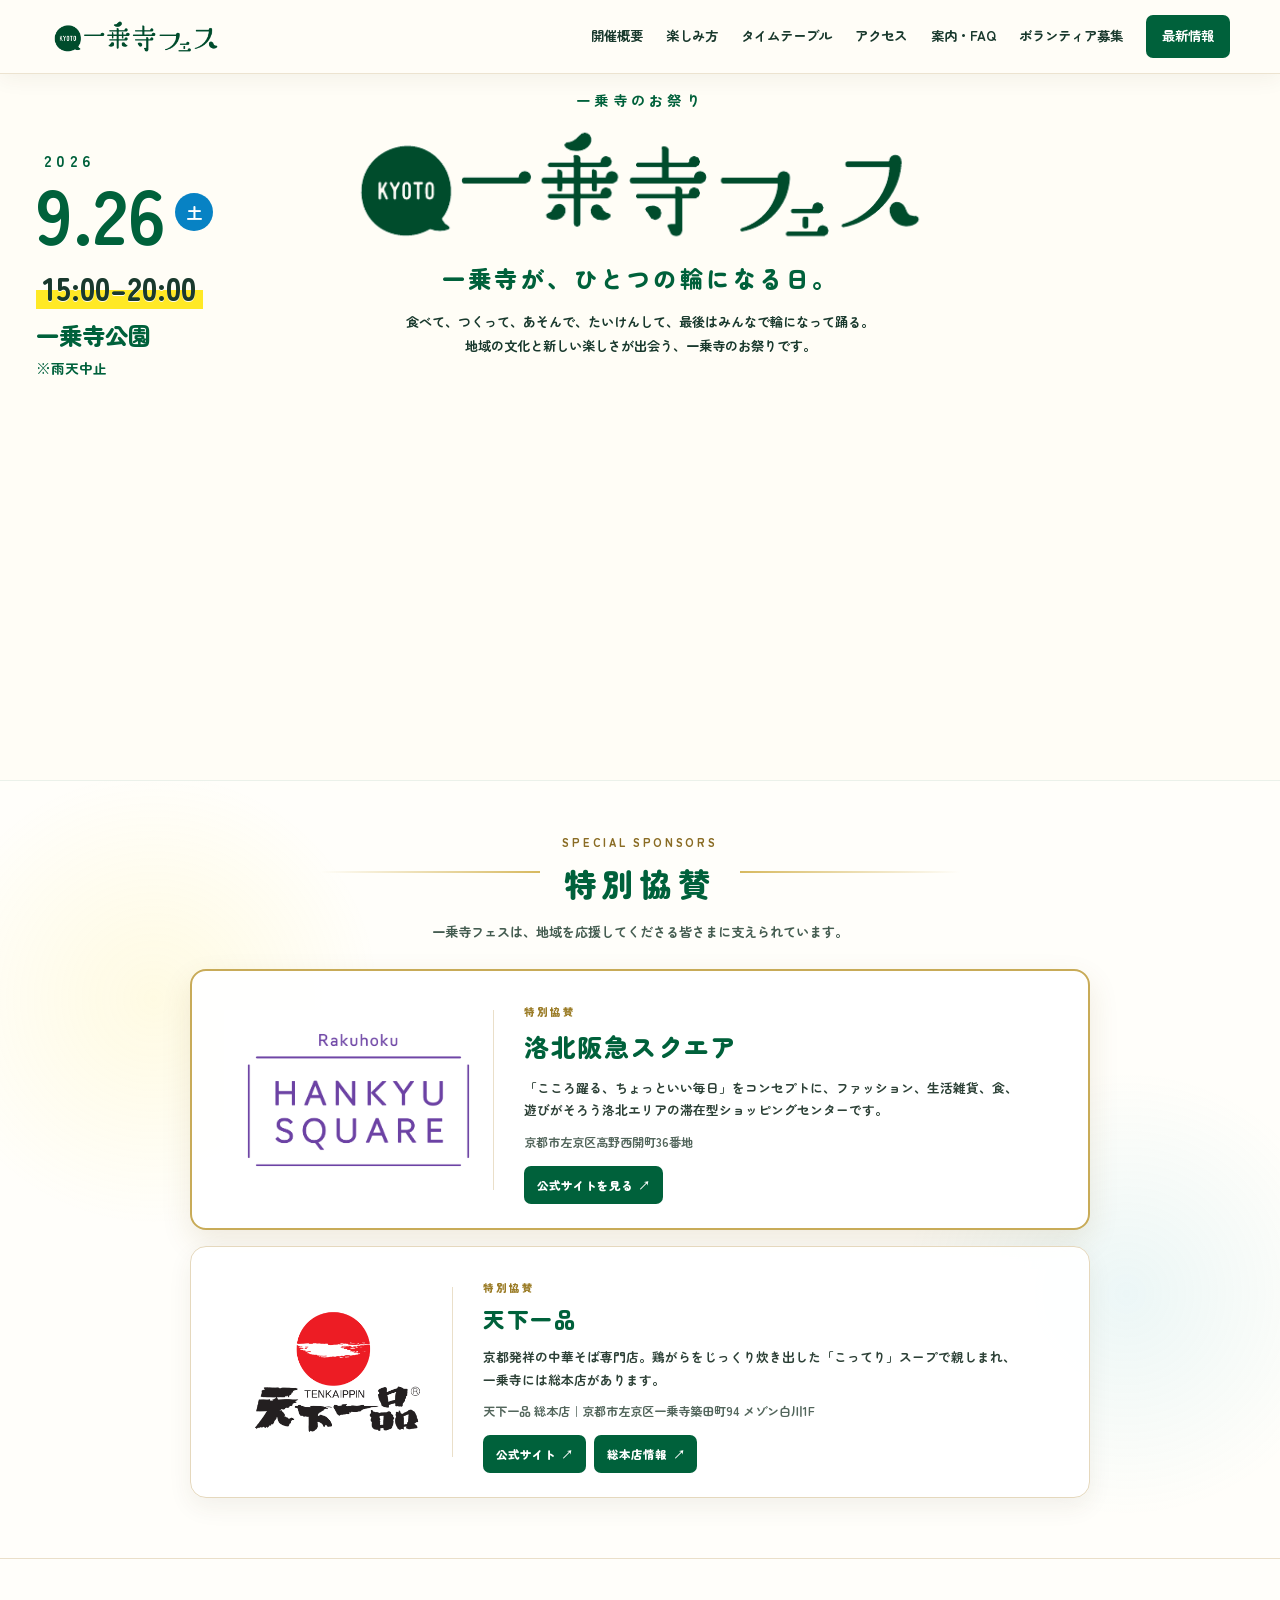
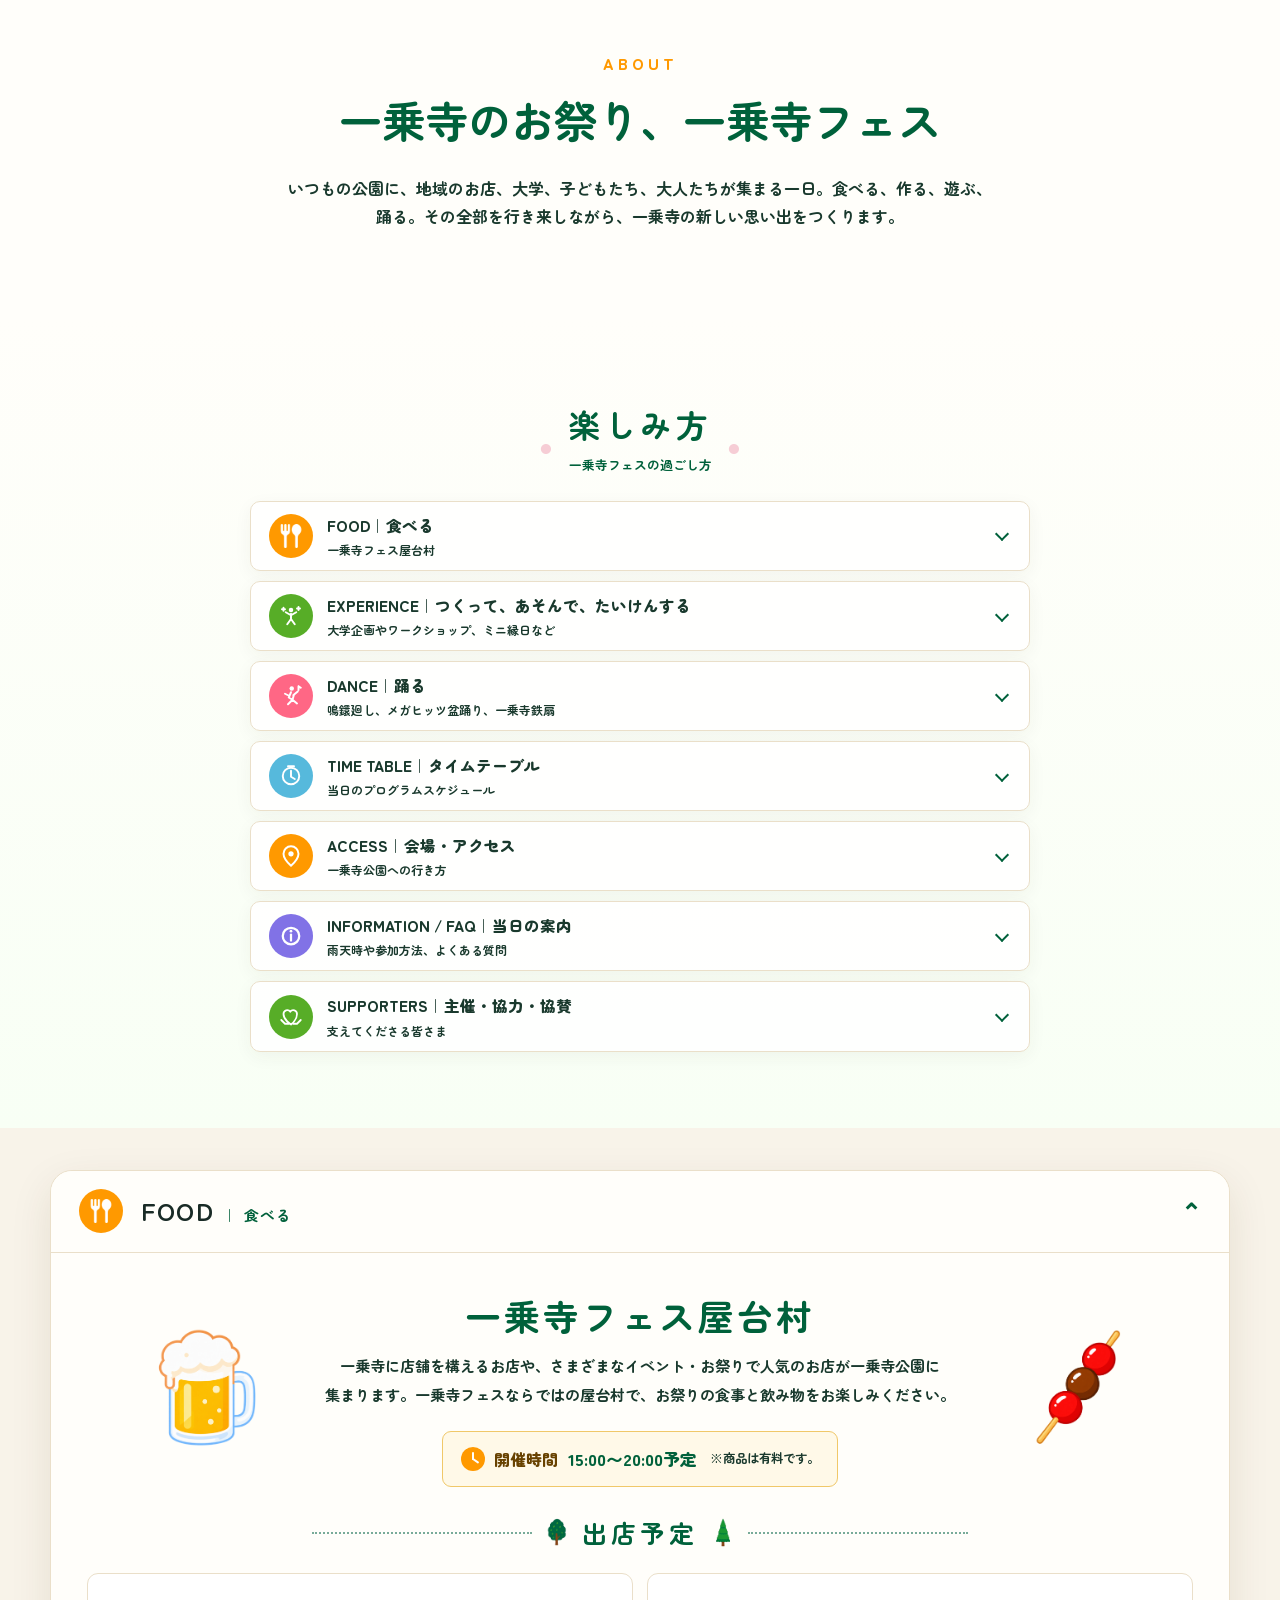
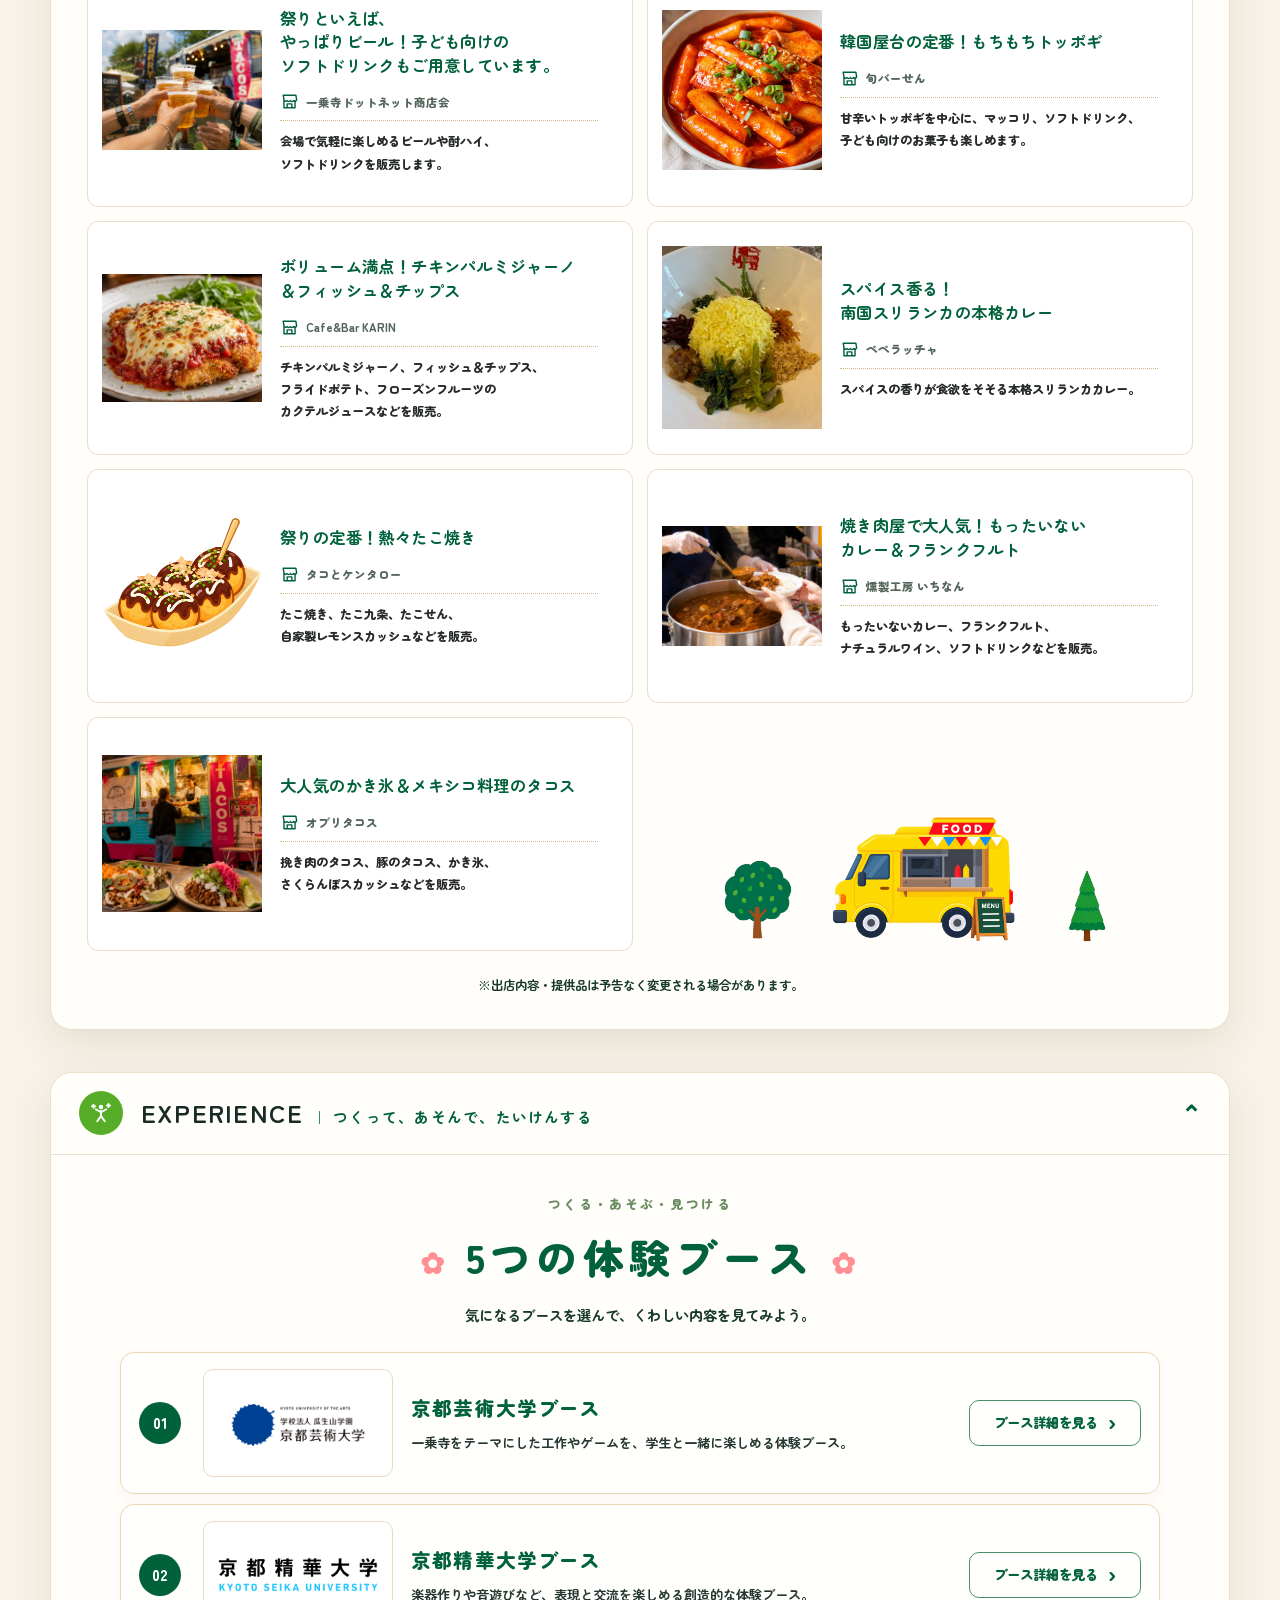
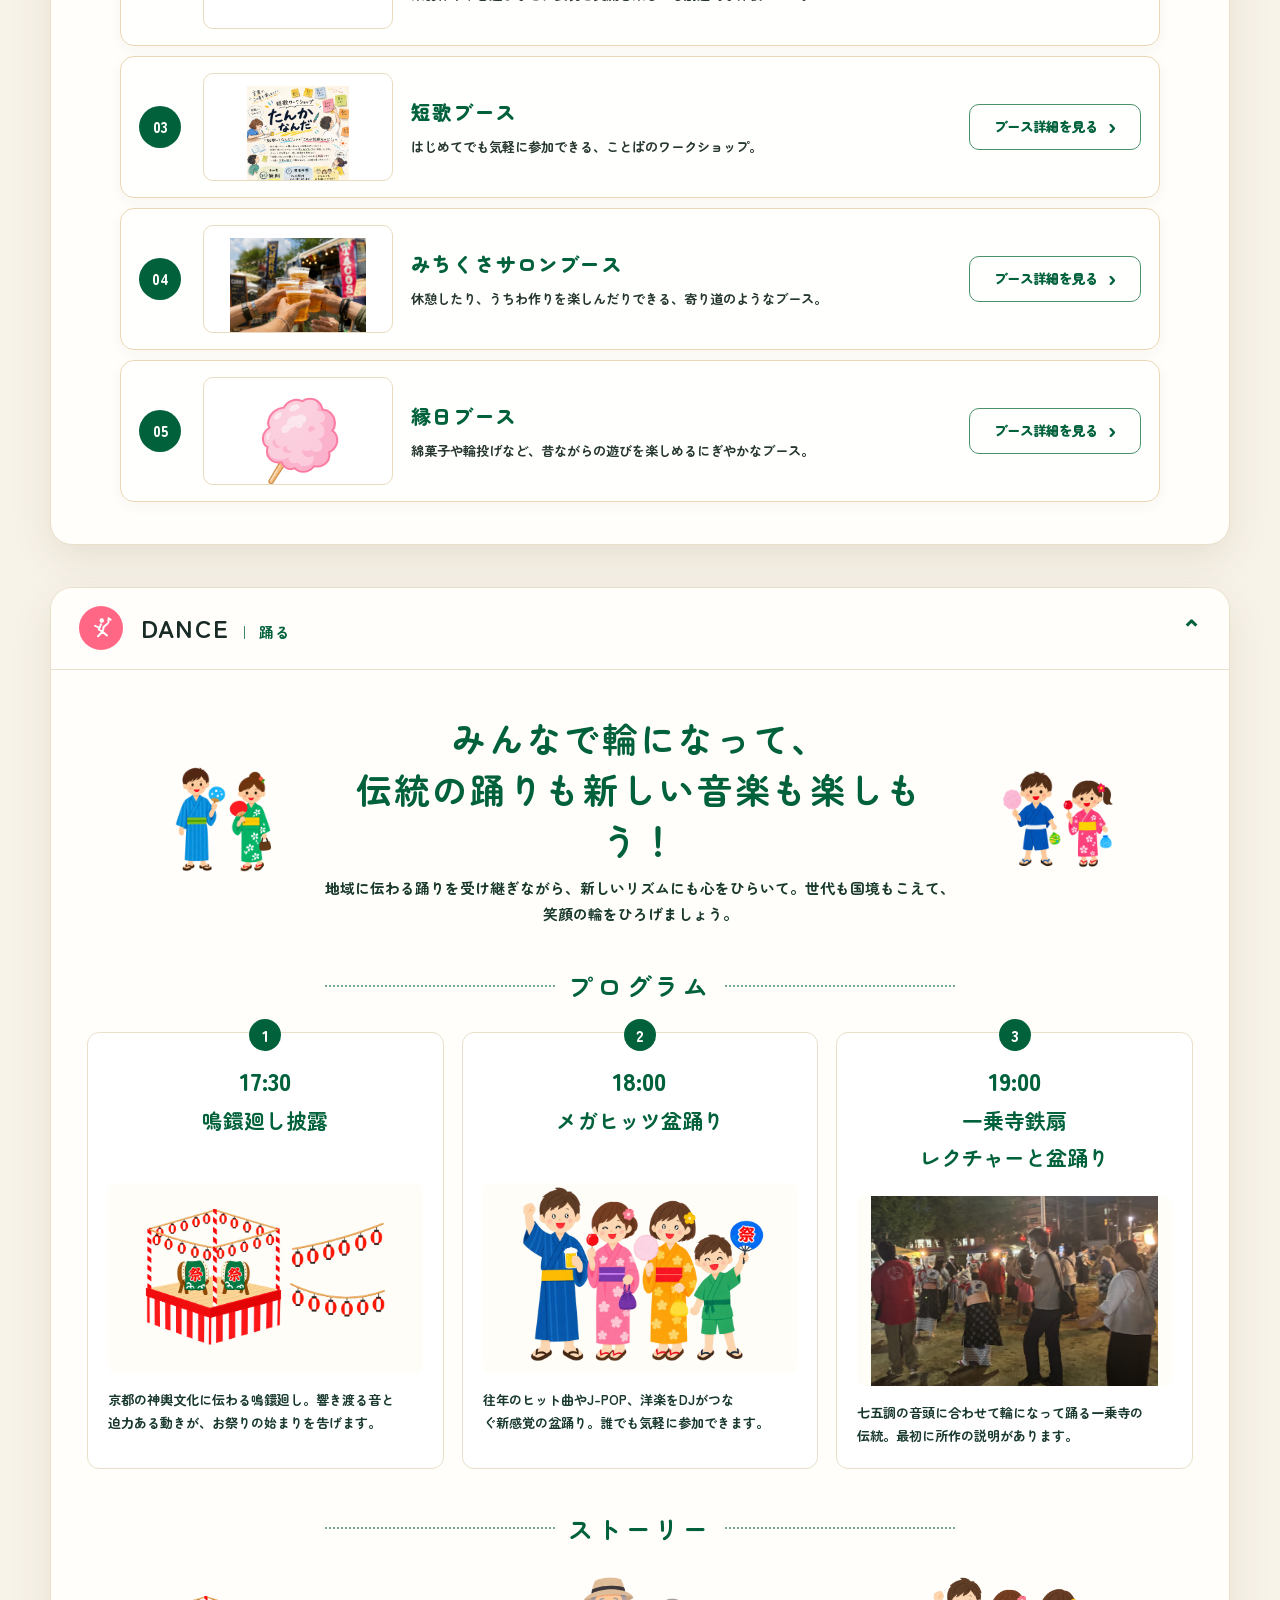
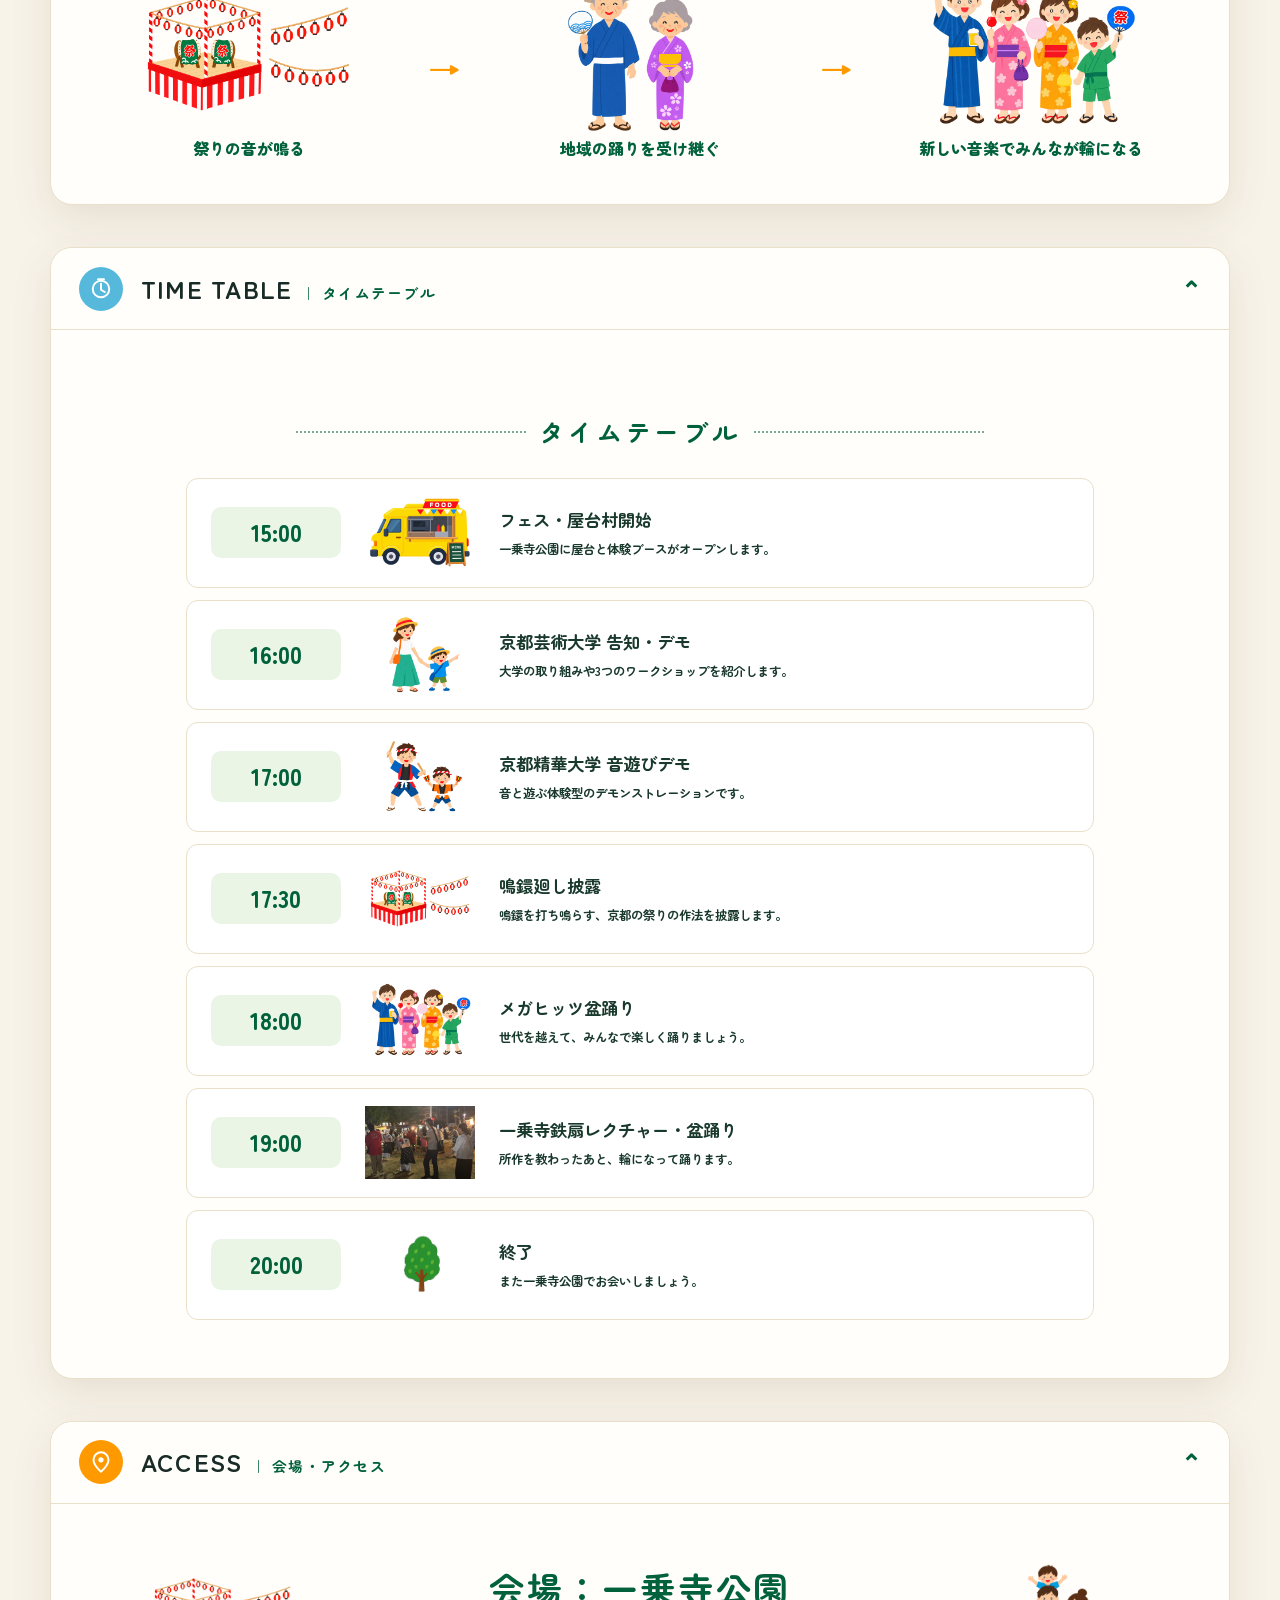
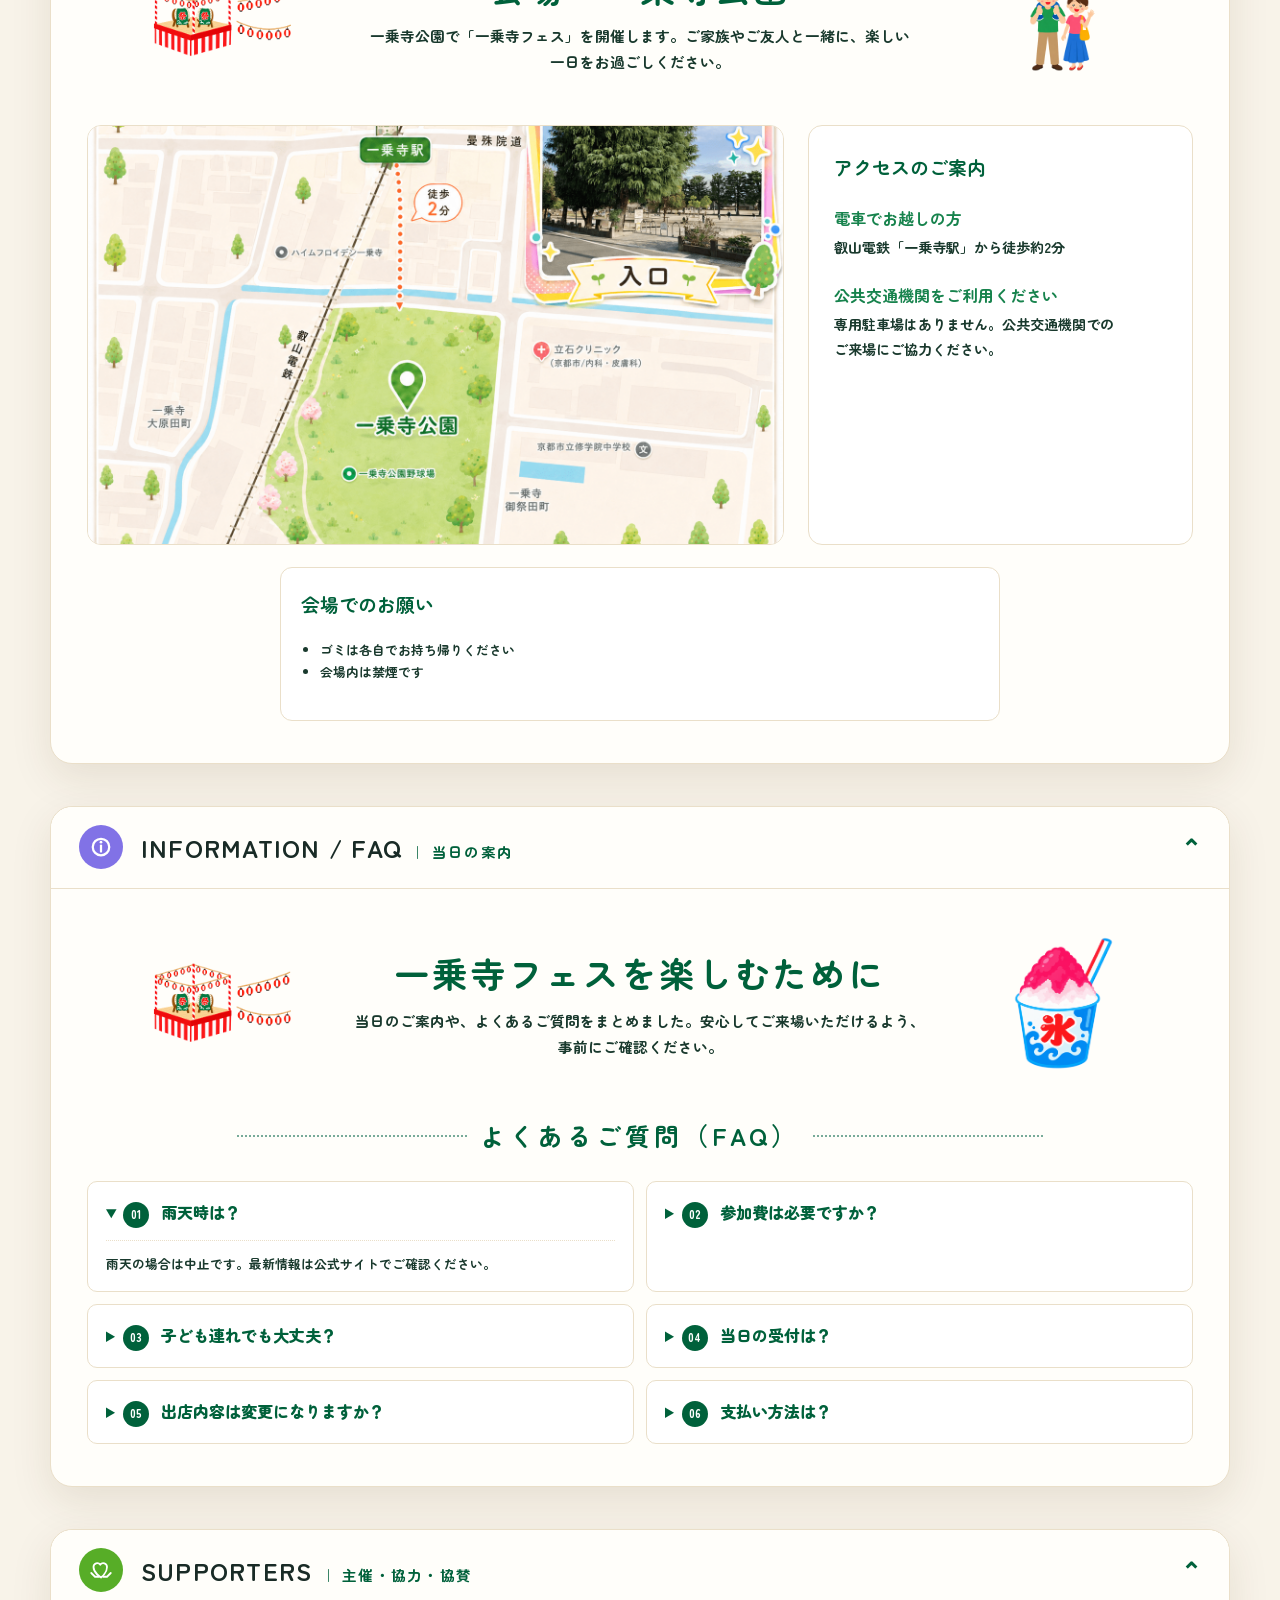
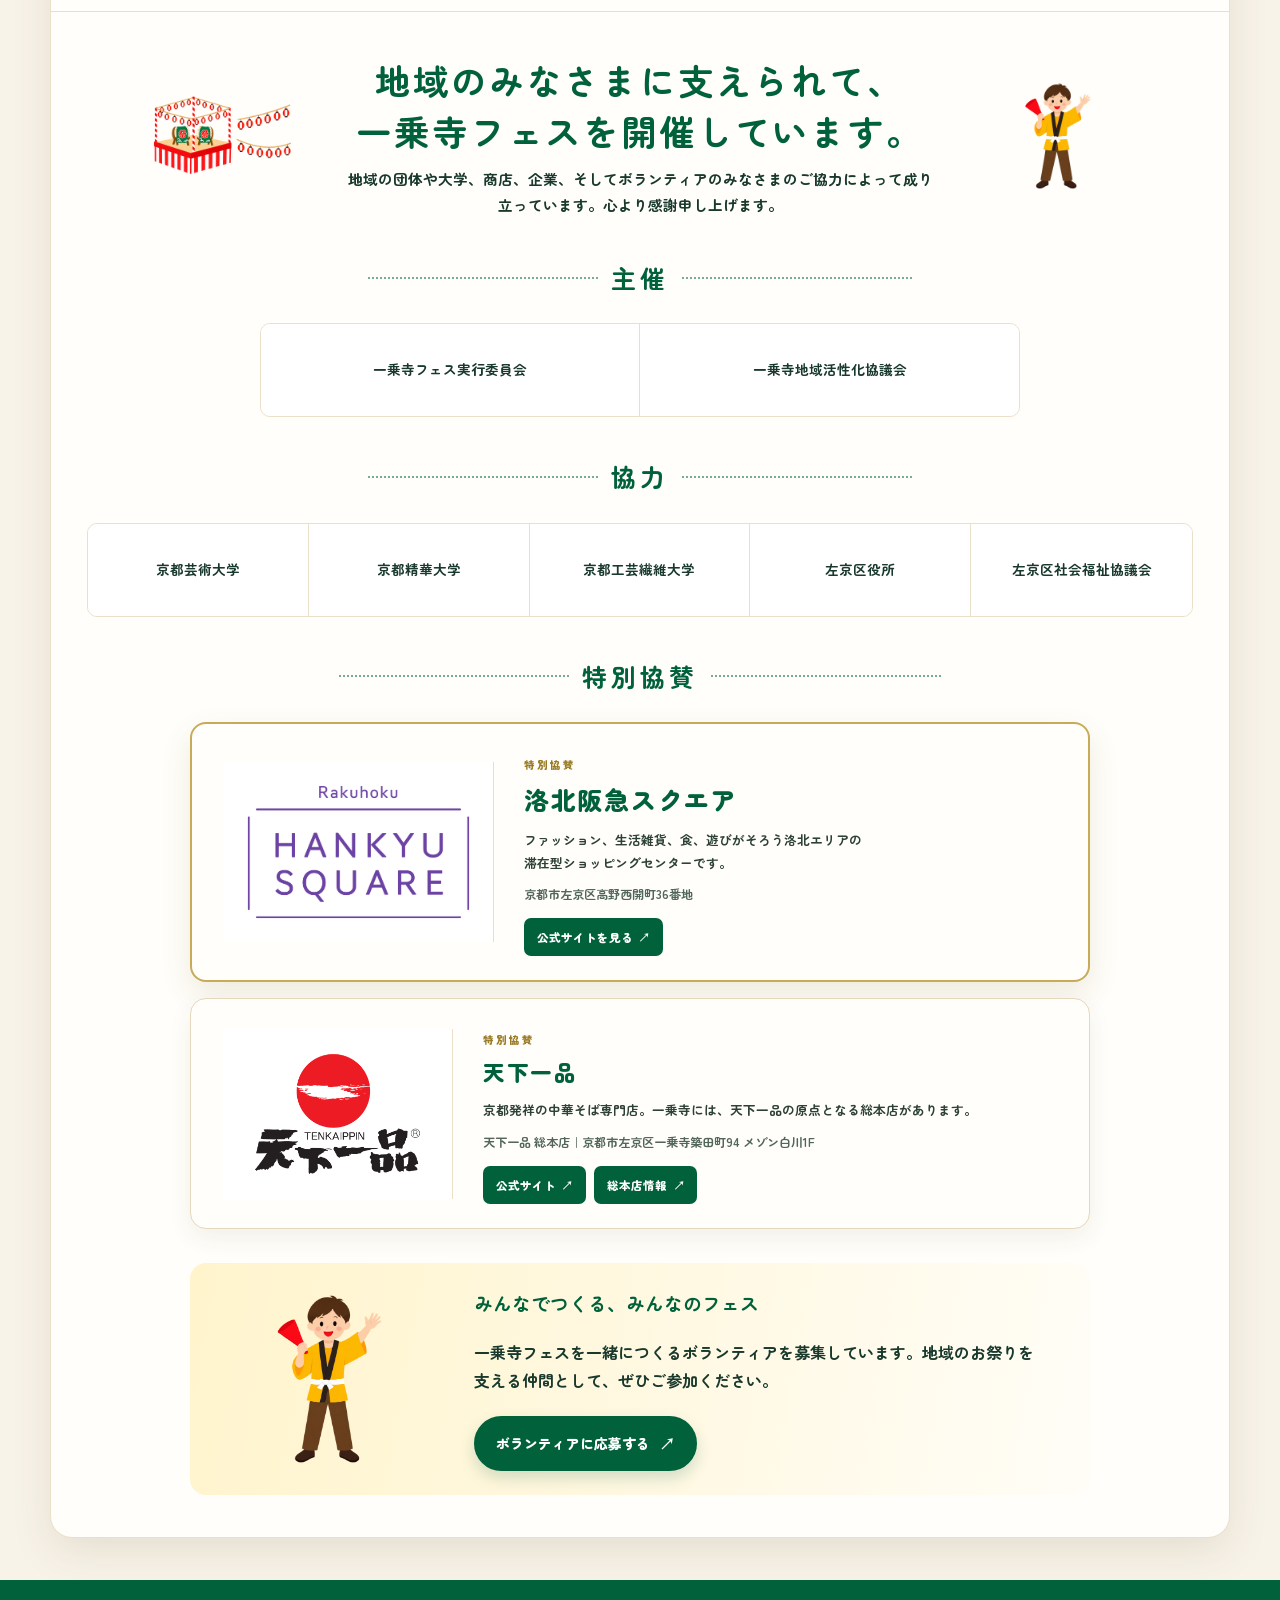
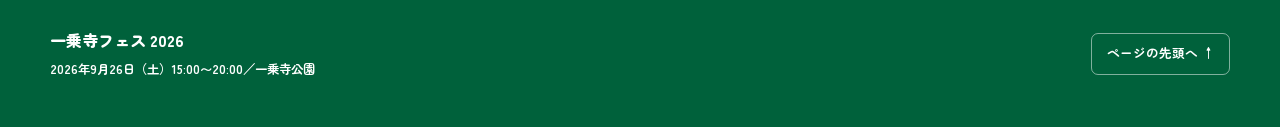
==== commit 757df226: "Remove tinted food image backgrounds" ====
--- a/index.html
+++ b/index.html
@@ -29,7 +29,7 @@
     <link rel="preconnect" href="https://fonts.gstatic.com" crossorigin>
     <link rel="preload" as="image" href="assets/hero-festival-scene-mobile.jpg" media="(max-width: 560px)">
     <link href="https://fonts.googleapis.com/css2?family=Zen+Maru+Gothic:wght@400;500;700;900&display=swap" rel="stylesheet">
-    <link rel="stylesheet" href="fess-redesign.css?v=20260830-5">
+    <link rel="stylesheet" href="fess-redesign.css?v=20260831-1">
     <script type="application/ld+json">
       {
         "@context": "https://schema.org",
--- a/fess-redesign.css
+++ b/fess-redesign.css
@@ -1842,3 +1842,10 @@
   .site-footer span,
   .site-footer a { font-size: .82rem; }
 }
+
+/* FOOD photos sit directly on the white card without a tinted backing box. */
+.content-section--food .vendor-card > img {
+  padding: 0;
+  background: transparent;
+  border-radius: 0;
+}
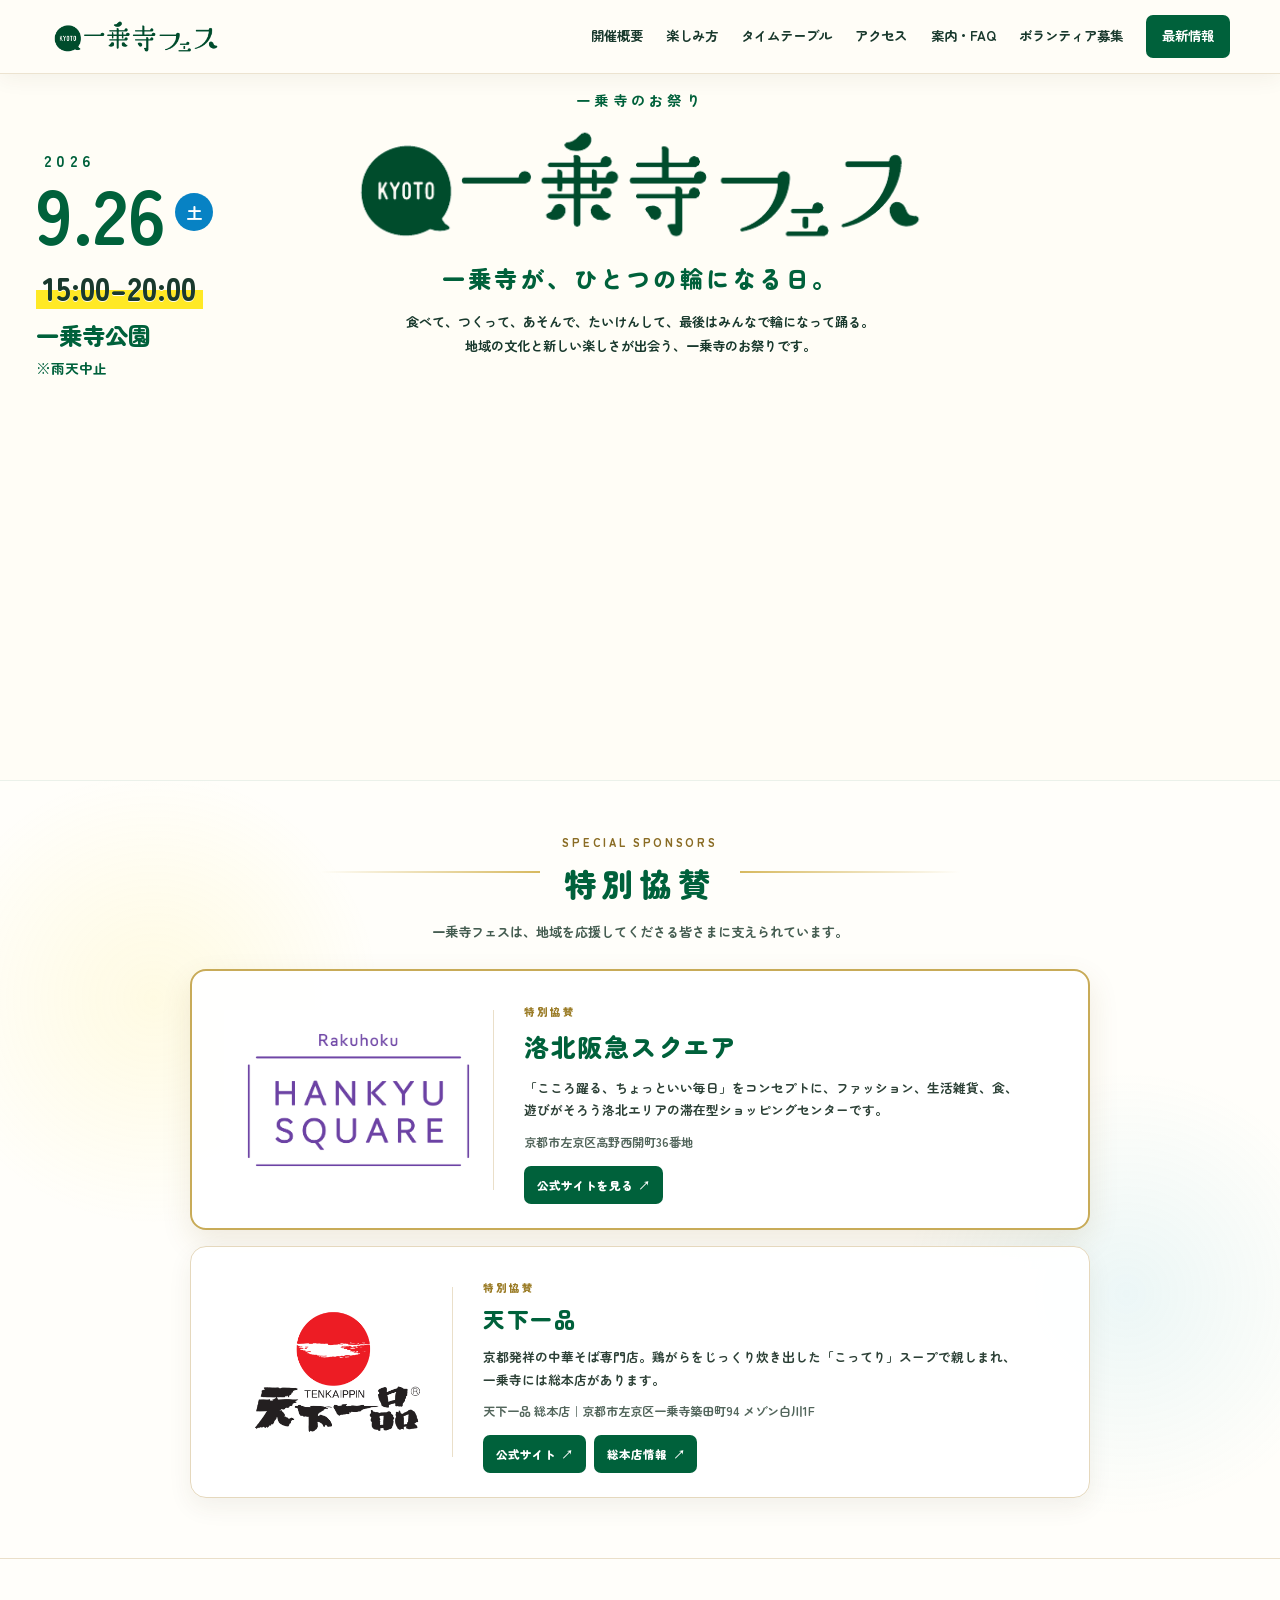
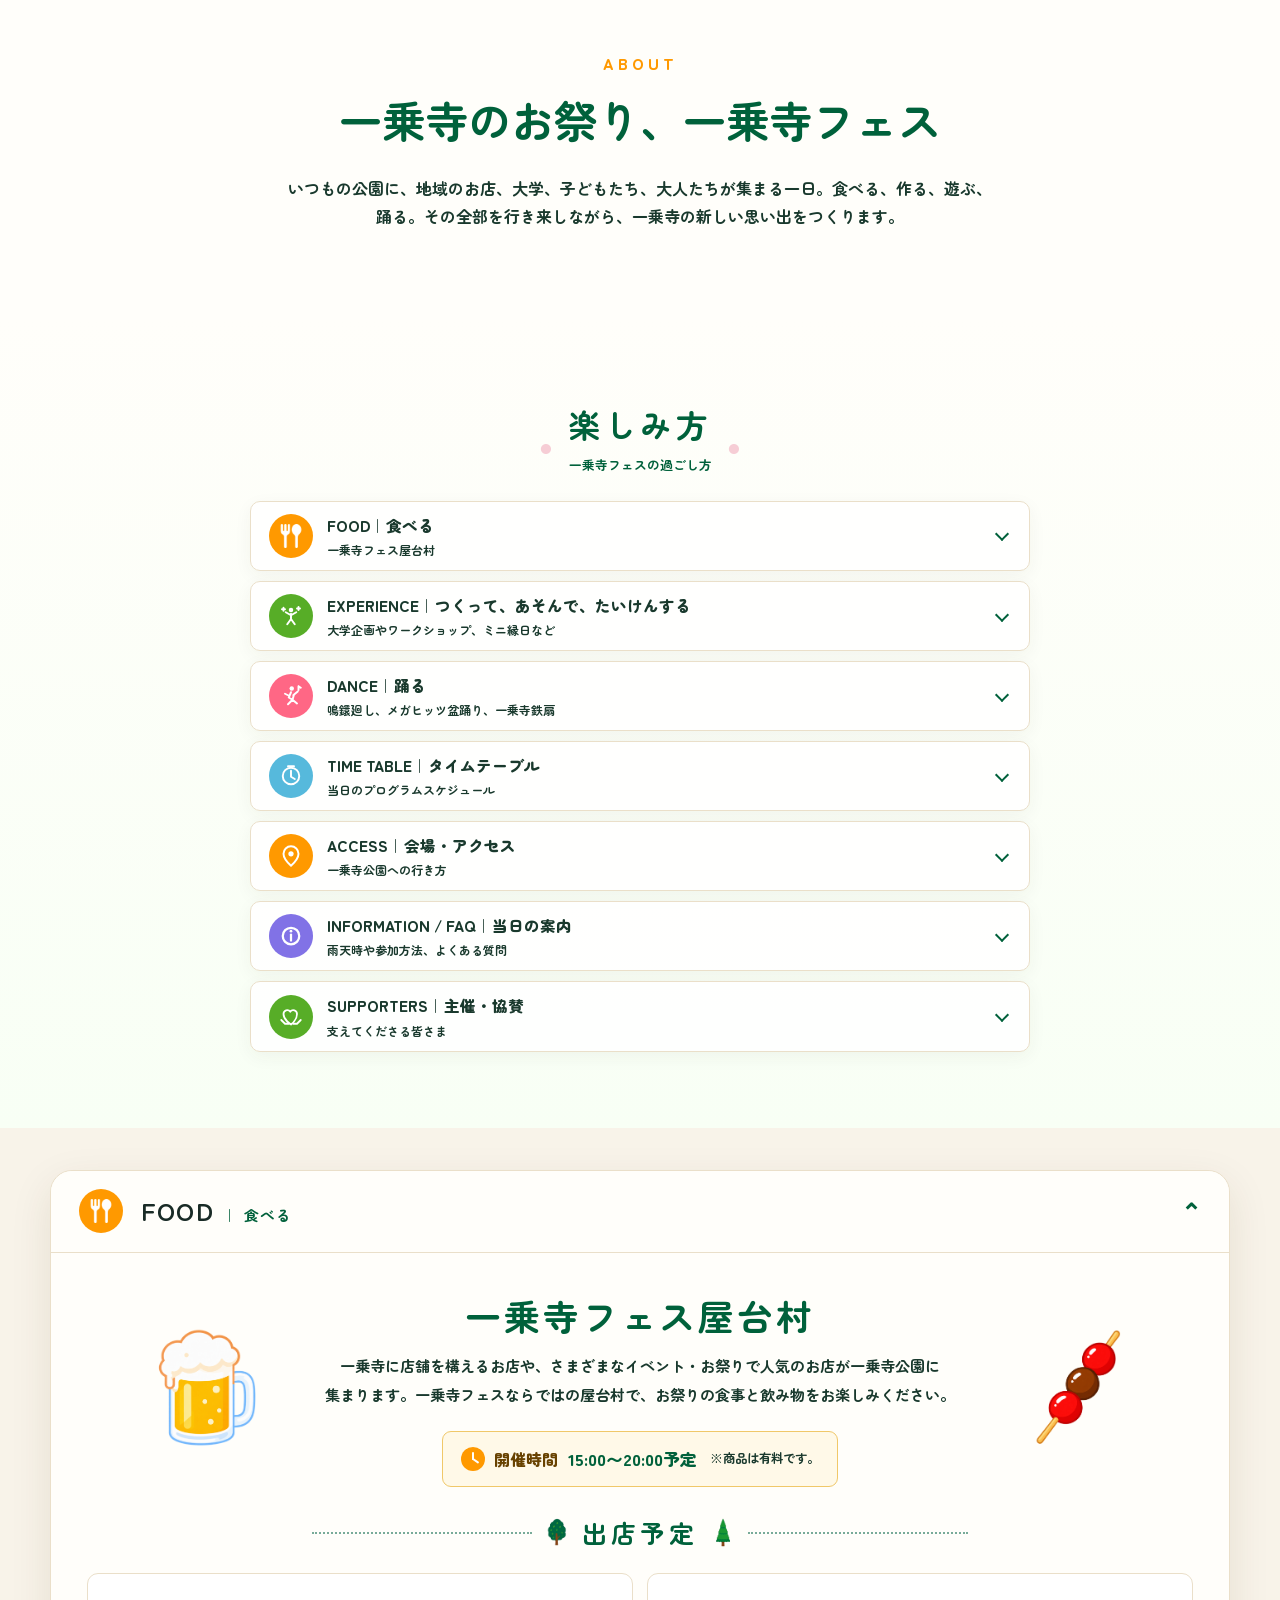
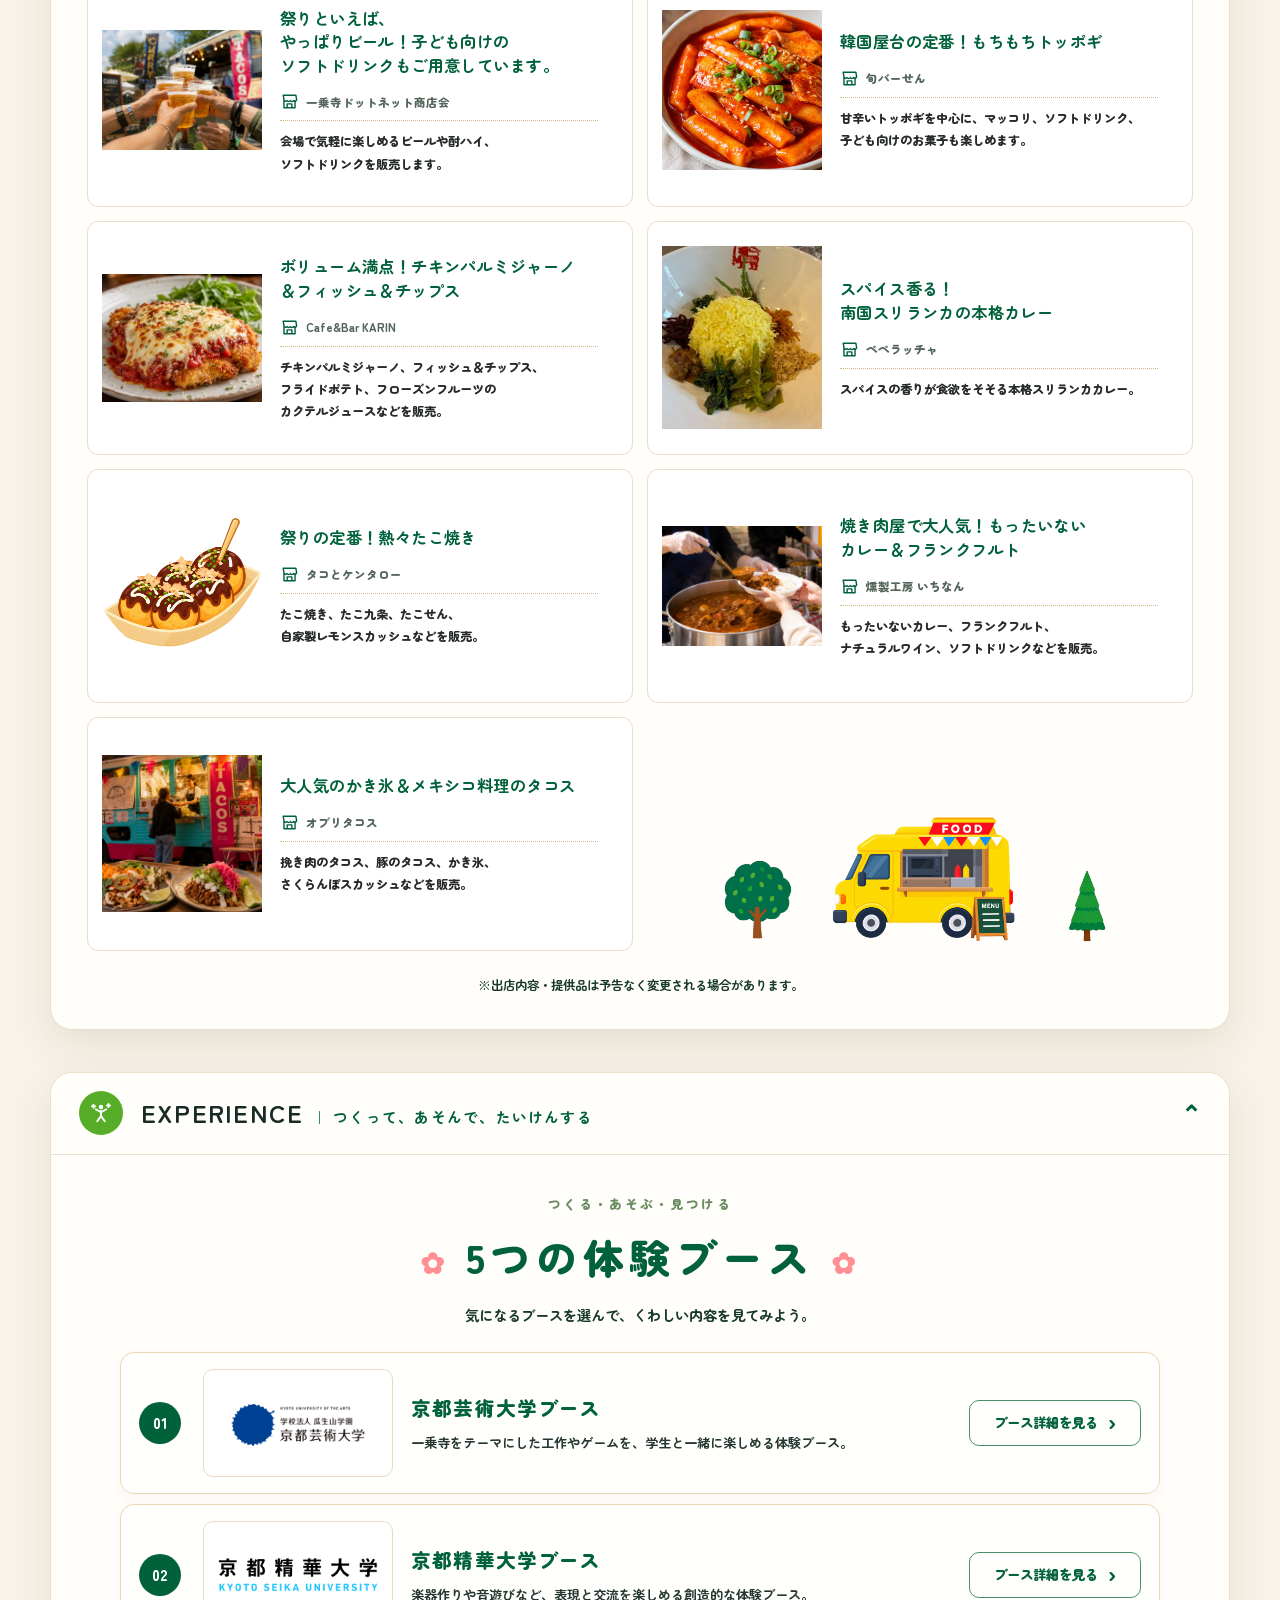
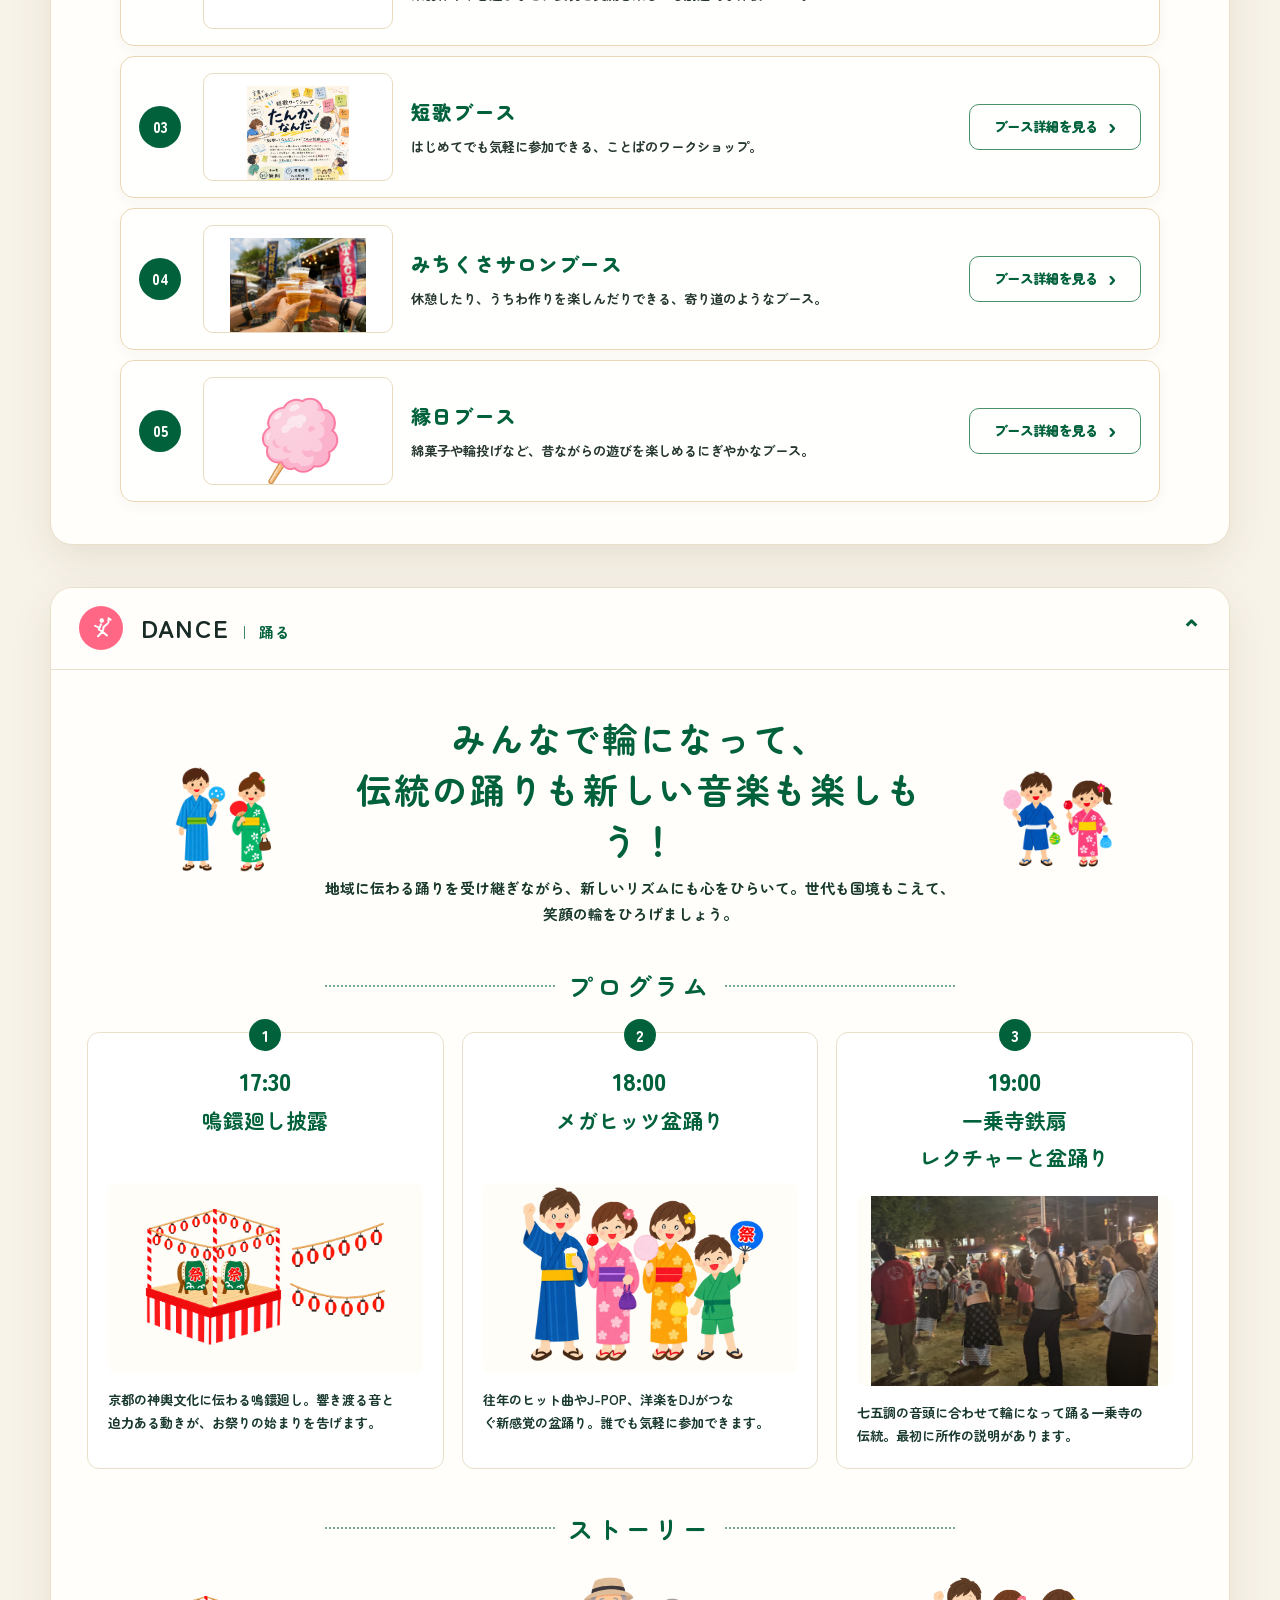
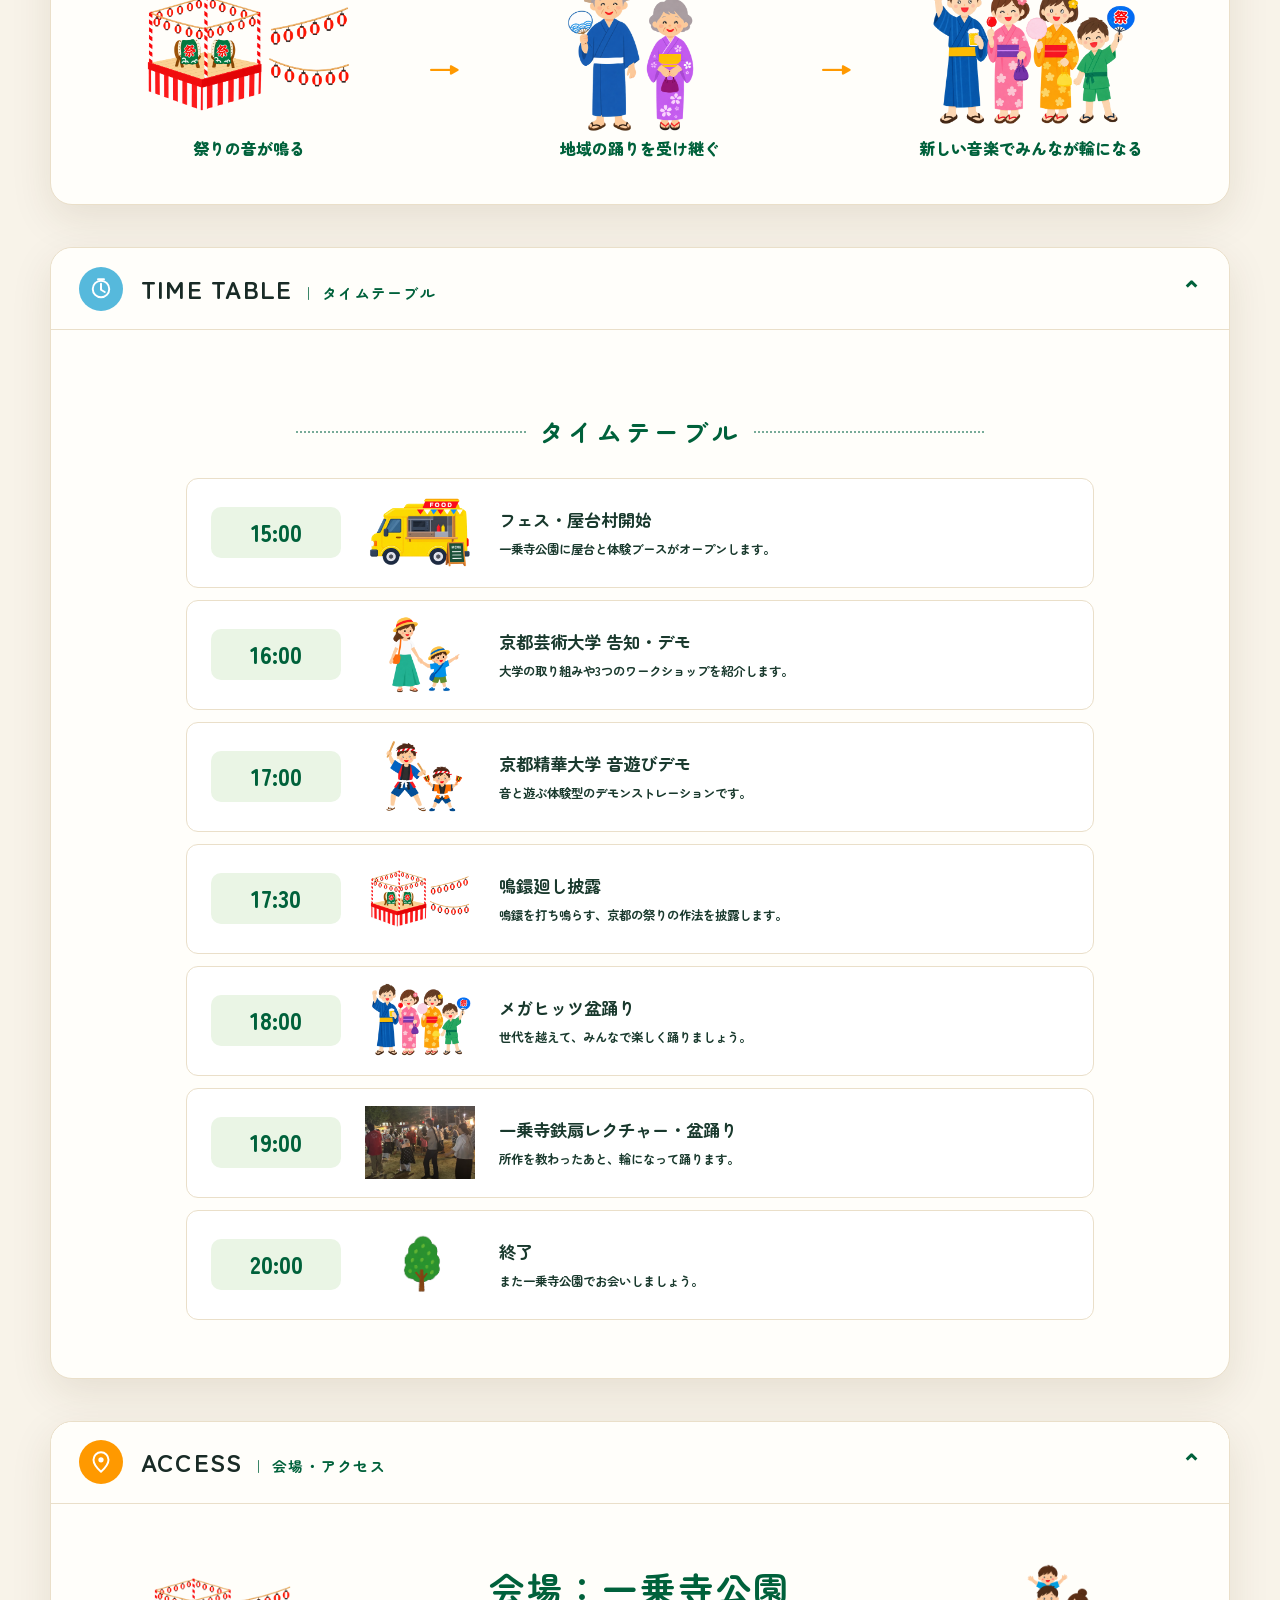
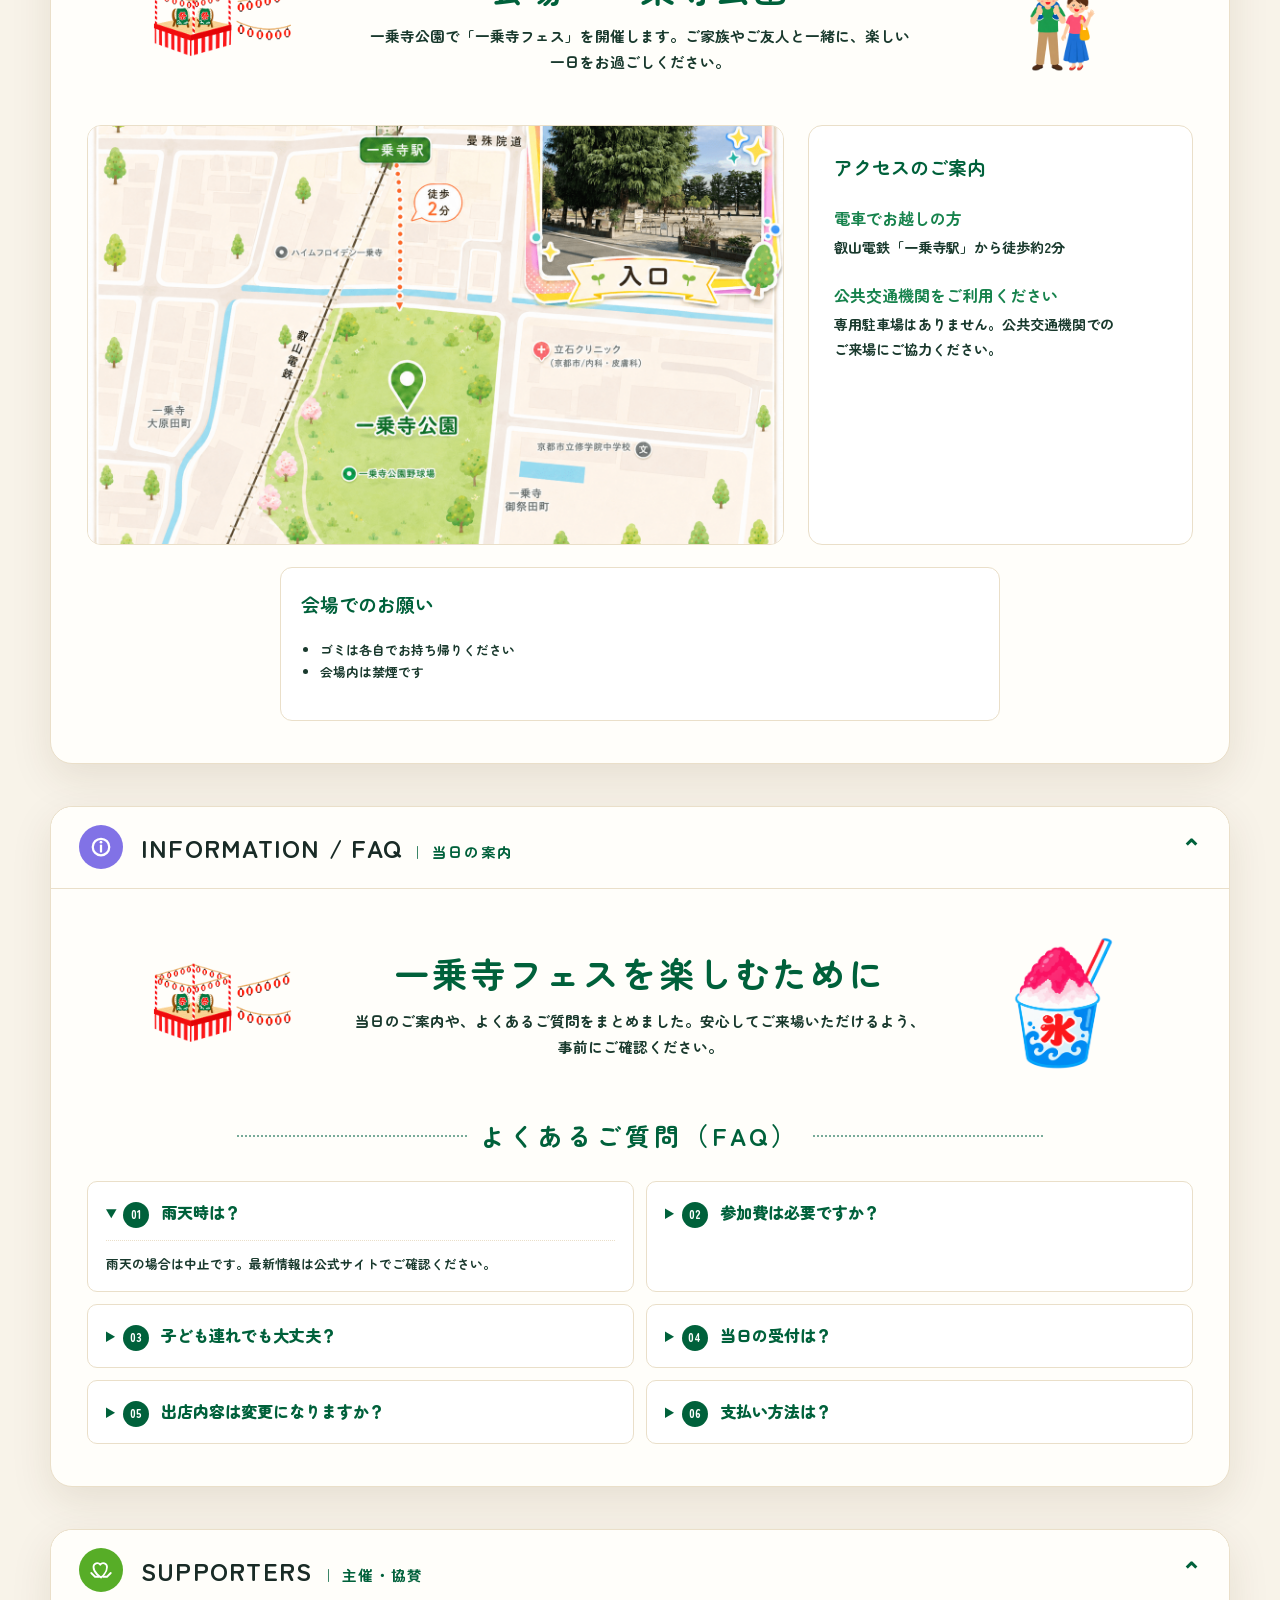
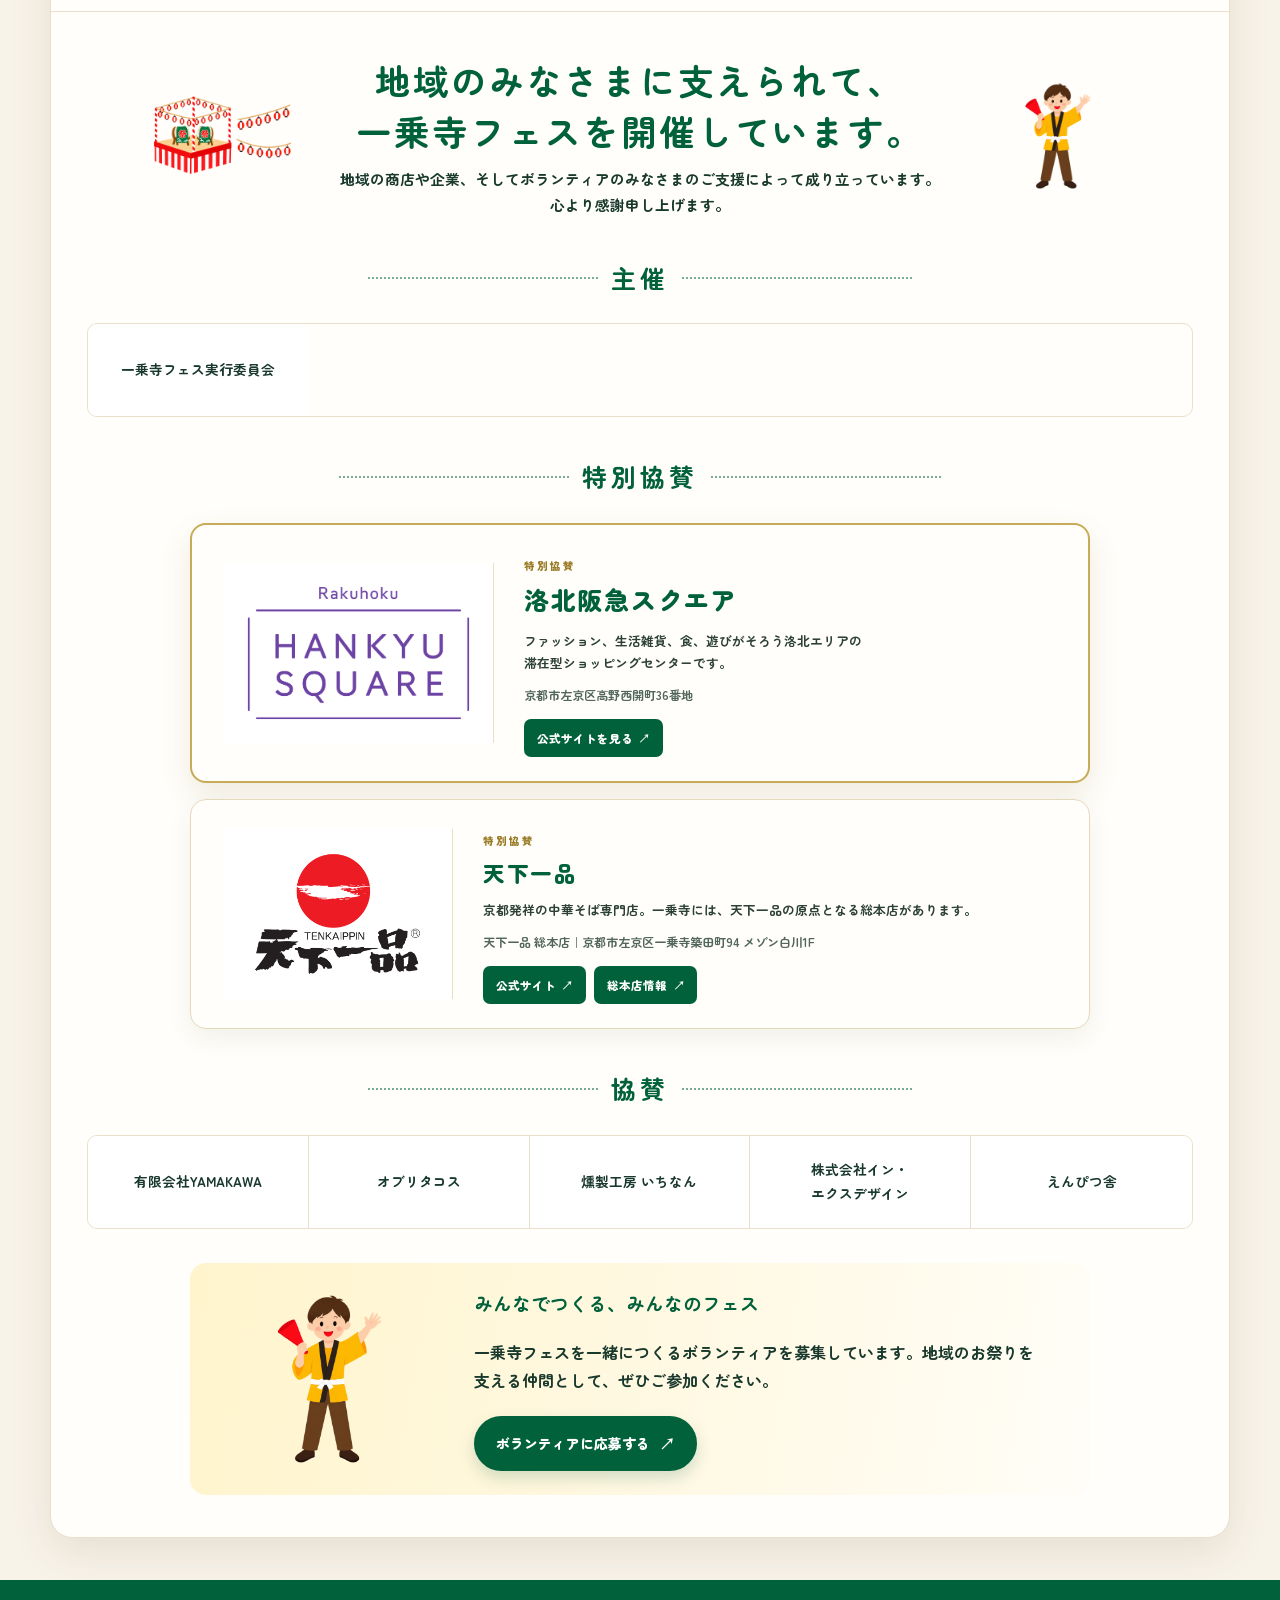
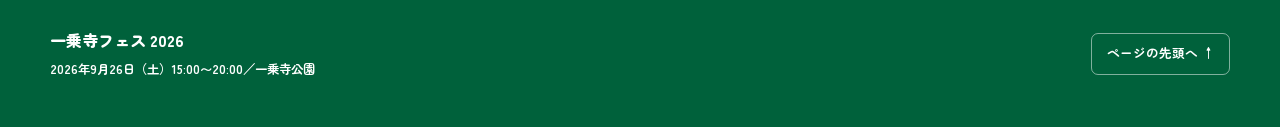
==== commit a9f2d459: "Update organizers and sponsors" ====
--- a/index.html
+++ b/index.html
@@ -112,7 +112,7 @@
           <a href="#timetable"><span class="round-icon round-icon--blue"><img src="assets/icon-timetable.svg" alt="" aria-hidden="true"></span><span><b>TIME TABLE｜タイムテーブル</b><small>当日のプログラムスケジュール</small></span><i>⌄</i></a>
           <a href="#access"><span class="round-icon round-icon--orange"><img src="assets/icon-access.svg" alt="" aria-hidden="true"></span><span><b>ACCESS｜会場・アクセス</b><small>一乗寺公園への行き方</small></span><i>⌄</i></a>
           <a href="#information"><span class="round-icon round-icon--purple"><img src="assets/icon-information.svg" alt="" aria-hidden="true"></span><span><b>INFORMATION / FAQ｜当日の案内</b><small>雨天時や参加方法、よくある質問</small></span><i>⌄</i></a>
-          <a href="#supporters"><span class="round-icon round-icon--green"><img src="assets/icon-supporters.svg" alt="" aria-hidden="true"></span><span><b>SUPPORTERS｜主催・協力・協賛</b><small>支えてくださる皆さま</small></span><i>⌄</i></a>
+          <a href="#supporters"><span class="round-icon round-icon--green"><img src="assets/icon-supporters.svg" alt="" aria-hidden="true"></span><span><b>SUPPORTERS｜主催・協賛</b><small>支えてくださる皆さま</small></span><i>⌄</i></a>
         </nav>
       </section>
 
@@ -213,9 +213,9 @@
         <div class="faq-grid"><details open><summary><b>01</b> 雨天時は？</summary><p>雨天の場合は中止です。最新情報は公式サイトでご確認ください。</p></details><details><summary><b>02</b> 参加費は必要ですか？</summary><p>入場は無料です。一部のワークショップ、縁日、飲食は有料です。</p></details><details><summary><b>03</b> 子ども連れでも大丈夫？</summary><p>親子で参加できる企画があります。会場内ではお子さまから目を離さないようお願いします。</p></details><details><summary><b>04</b> 当日の受付は？</summary><p>入場受付は不要です。各企画の受付方法は会場の案内をご確認ください。</p></details><details><summary><b>05</b> 出店内容は変更になりますか？</summary><p>事情により変更になる場合があります。最新情報は公式サイトでお知らせします。</p></details><details><summary><b>06</b> 支払い方法は？</summary><p>店舗によって異なります。現金をご用意いただくと安心です。</p></details></div>
       </div></section>
 
-      <section class="content-section supporters" id="supporters"><header class="content-section__bar"><span class="round-icon round-icon--green"><img src="assets/icon-supporters.svg" alt="" aria-hidden="true"></span><h2>SUPPORTERS <small>｜ 主催・協力・協賛</small></h2><a href="#guide" aria-label="楽しみ方へ戻る">⌃</a></header><div class="content-section__body">
-        <div class="intro-block"><img src="assets/ichijojifes/decorations/festival-stage-and-lanterns.png" alt="" aria-hidden="true"><div><h3>地域のみなさまに支えられて、<br>一乗寺フェスを開催しています。</h3><p>地域の団体や大学、商店、企業、そしてボランティアのみなさまのご協力によって成り立っています。心より感謝申し上げます。</p></div><img src="assets/ichijojifes/people/festival-staff-announcer.png" alt="" aria-hidden="true"></div>
-        <h3 class="subheading">主催</h3><div class="name-grid name-grid--two"><div>一乗寺フェス実行委員会</div><div>一乗寺地域活性化協議会</div></div><h3 class="subheading">協力</h3><div class="name-grid"><div>京都芸術大学</div><div>京都精華大学</div><div>京都工芸繊維大学</div><div>左京区役所</div><div>左京区社会福祉協議会</div></div><h3 class="subheading">特別協賛</h3><div class="sponsor-profile-list sponsor-profile-list--supporters"><article class="sponsor-profile-card sponsor-profile-card--primary"><div class="sponsor-profile-card__logo"><img src="assets/sponsor-rakuhoku-logo.png" alt="洛北阪急スクエア"></div><div class="sponsor-profile-card__content"><span>特別協賛</span><h3>洛北阪急スクエア</h3><p>ファッション、生活雑貨、食、遊びがそろう洛北エリアの滞在型ショッピングセンターです。</p><address>京都市左京区高野西開町36番地</address><a href="https://hankyu-square.jp/" target="_blank" rel="noopener noreferrer">公式サイトを見る <b aria-hidden="true">↗</b></a></div></article><article class="sponsor-profile-card"><div class="sponsor-profile-card__logo"><img src="assets/sponsor-tenkaippin-logo.png" alt="天下一品"></div><div class="sponsor-profile-card__content"><span>特別協賛</span><h3>天下一品</h3><p>京都発祥の中華そば専門店。一乗寺には、天下一品の原点となる総本店があります。</p><address>天下一品 総本店｜京都市左京区一乗寺築田町94 メゾン白川1F</address><div class="sponsor-profile-card__links"><a href="https://www.tenkaippin.co.jp/" target="_blank" rel="noopener noreferrer">公式サイト <b aria-hidden="true">↗</b></a><a href="https://www.tenkaippin.co.jp/shop/728/" target="_blank" rel="noopener noreferrer">総本店情報 <b aria-hidden="true">↗</b></a></div></div></article></div>
+      <section class="content-section supporters" id="supporters"><header class="content-section__bar"><span class="round-icon round-icon--green"><img src="assets/icon-supporters.svg" alt="" aria-hidden="true"></span><h2>SUPPORTERS <small>｜ 主催・協賛</small></h2><a href="#guide" aria-label="楽しみ方へ戻る">⌃</a></header><div class="content-section__body">
+        <div class="intro-block"><img src="assets/ichijojifes/decorations/festival-stage-and-lanterns.png" alt="" aria-hidden="true"><div><h3>地域のみなさまに支えられて、<br>一乗寺フェスを開催しています。</h3><p>地域の商店や企業、そしてボランティアのみなさまのご支援によって成り立っています。心より感謝申し上げます。</p></div><img src="assets/ichijojifes/people/festival-staff-announcer.png" alt="" aria-hidden="true"></div>
+        <h3 class="subheading">主催</h3><div class="name-grid"><div>一乗寺フェス実行委員会</div></div><h3 class="subheading">特別協賛</h3><div class="sponsor-profile-list sponsor-profile-list--supporters"><article class="sponsor-profile-card sponsor-profile-card--primary"><div class="sponsor-profile-card__logo"><img src="assets/sponsor-rakuhoku-logo.png" alt="洛北阪急スクエア"></div><div class="sponsor-profile-card__content"><span>特別協賛</span><h3>洛北阪急スクエア</h3><p>ファッション、生活雑貨、食、遊びがそろう洛北エリアの滞在型ショッピングセンターです。</p><address>京都市左京区高野西開町36番地</address><a href="https://hankyu-square.jp/" target="_blank" rel="noopener noreferrer">公式サイトを見る <b aria-hidden="true">↗</b></a></div></article><article class="sponsor-profile-card"><div class="sponsor-profile-card__logo"><img src="assets/sponsor-tenkaippin-logo.png" alt="天下一品"></div><div class="sponsor-profile-card__content"><span>特別協賛</span><h3>天下一品</h3><p>京都発祥の中華そば専門店。一乗寺には、天下一品の原点となる総本店があります。</p><address>天下一品 総本店｜京都市左京区一乗寺築田町94 メゾン白川1F</address><div class="sponsor-profile-card__links"><a href="https://www.tenkaippin.co.jp/" target="_blank" rel="noopener noreferrer">公式サイト <b aria-hidden="true">↗</b></a><a href="https://www.tenkaippin.co.jp/shop/728/" target="_blank" rel="noopener noreferrer">総本店情報 <b aria-hidden="true">↗</b></a></div></div></article></div><h3 class="subheading">協賛</h3><div class="name-grid"><div>有限会社YAMAKAWA</div><div>オブリタコス</div><div>燻製工房 いちなん</div><div>株式会社イン・エクスデザイン</div><div>えんぴつ舎</div></div>
         <div class="thanks-card"><img src="assets/ichijojifes/people/festival-staff-announcer.png" alt="フェスを支えるスタッフのイラスト"><div><h3>みんなでつくる、みんなのフェス</h3><p>一乗寺フェスを一緒につくるボランティアを募集しています。地域のお祭りを支える仲間として、ぜひご参加ください。</p><a class="volunteer-cta" href="https://docs.google.com/forms/d/1Ybyawd0NJM8HLlueLKLsMR9opeq_PN-tPzLMDtoR9-4/viewform?edit_requested=true" target="_blank" rel="noopener noreferrer">ボランティアに応募する <span aria-hidden="true">↗</span></a></div></div>
       </div></section>
     </main>
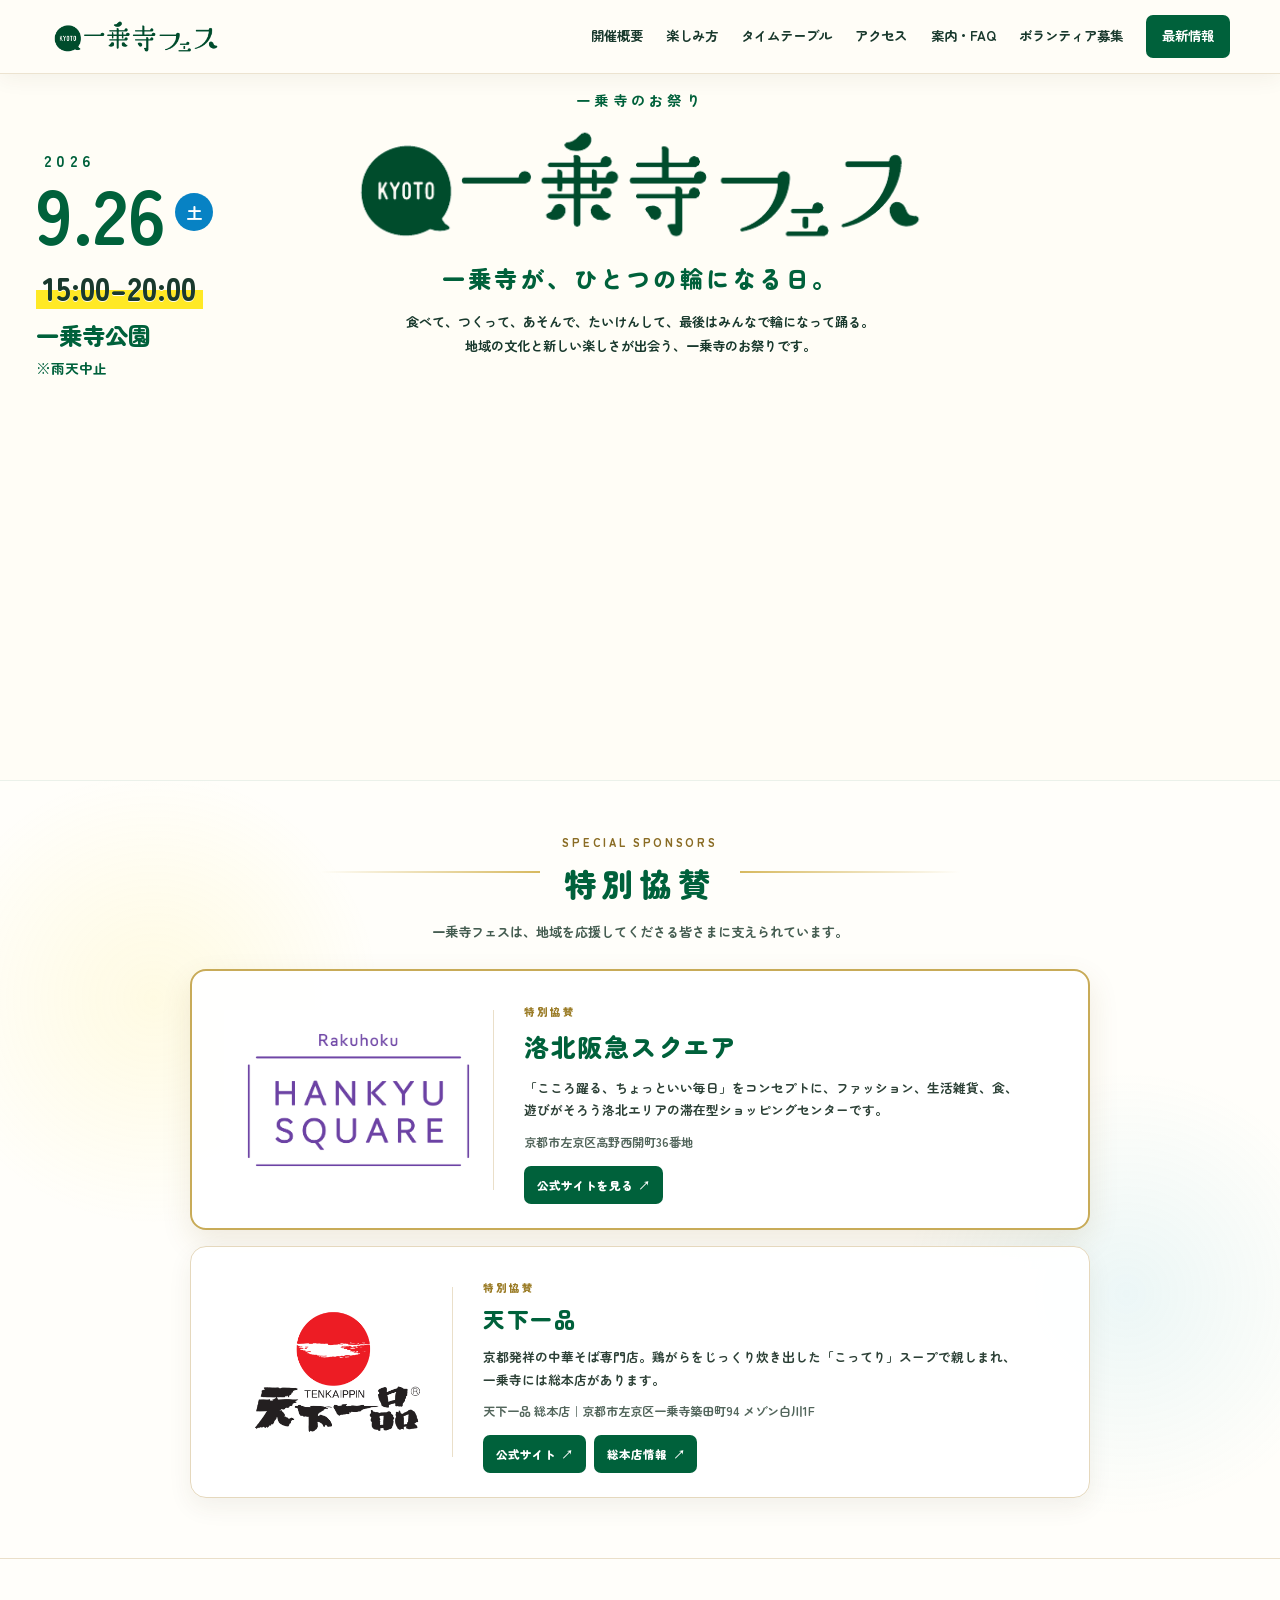
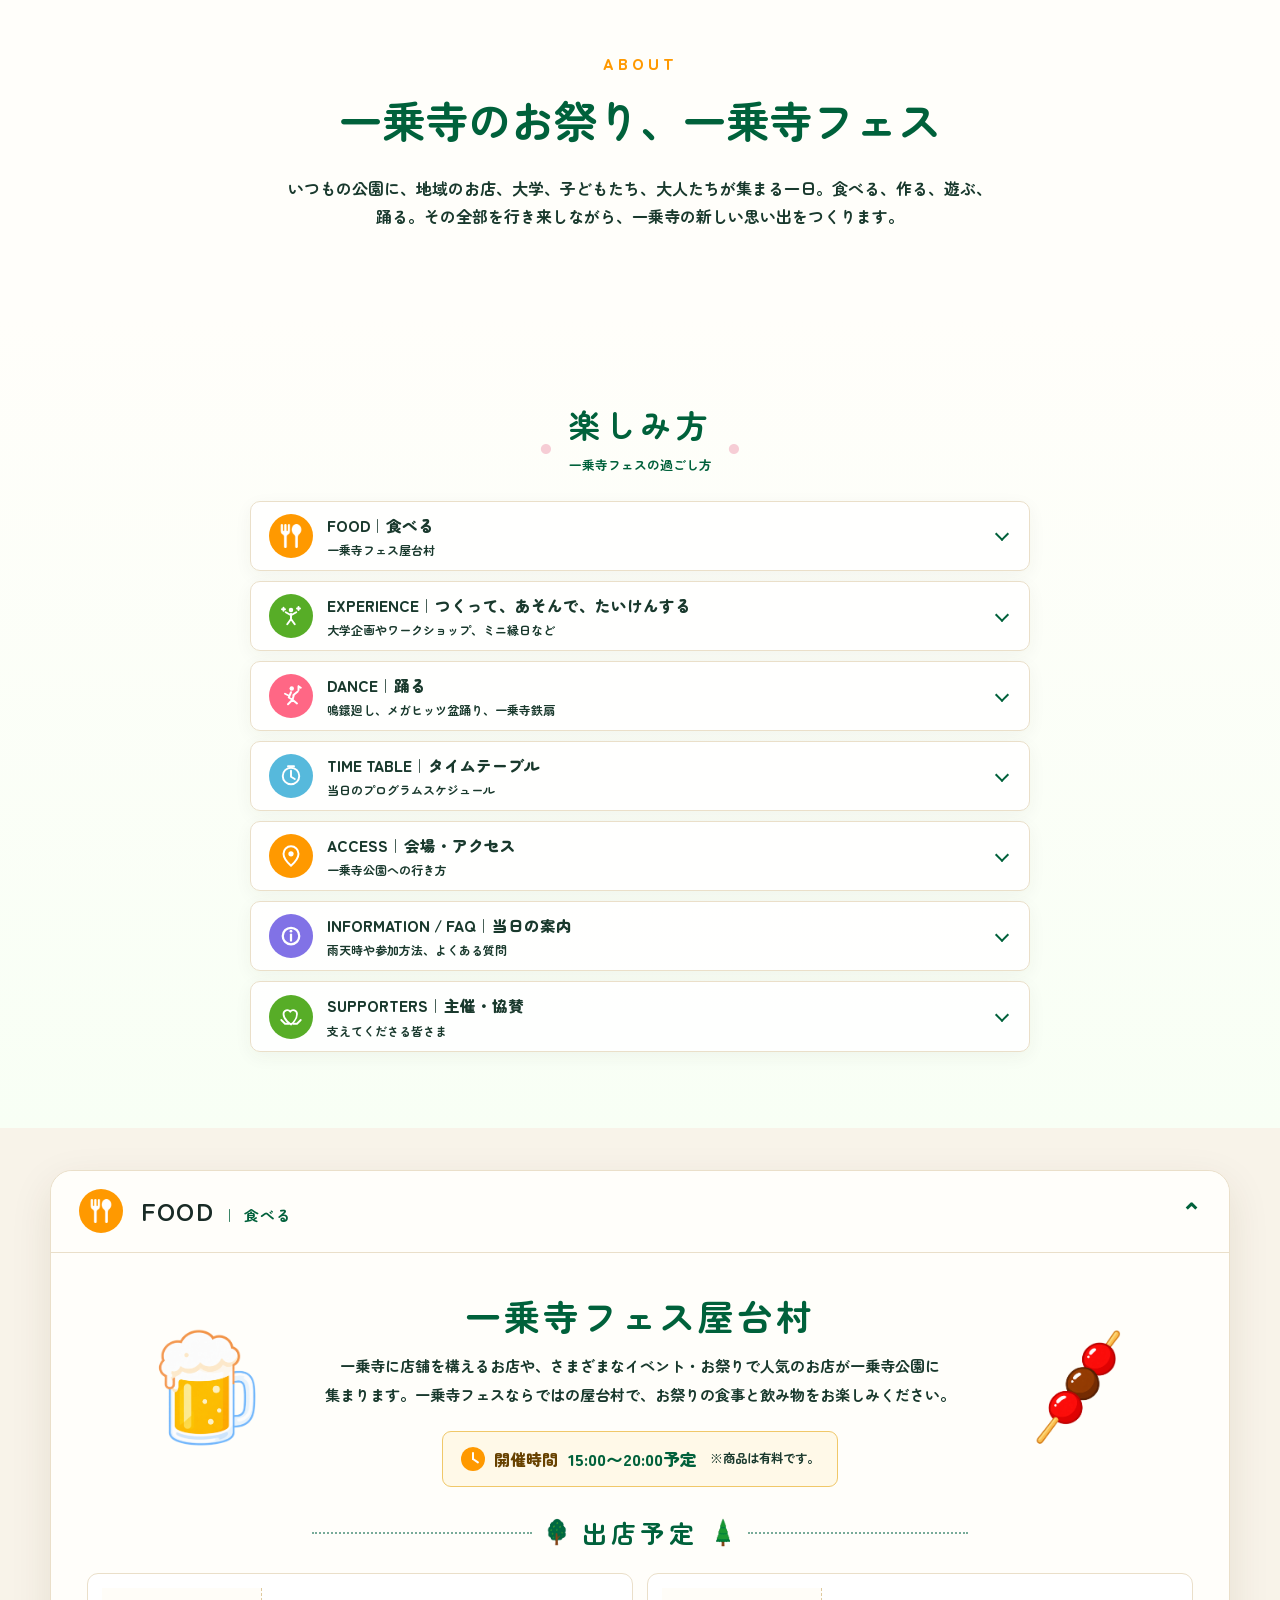
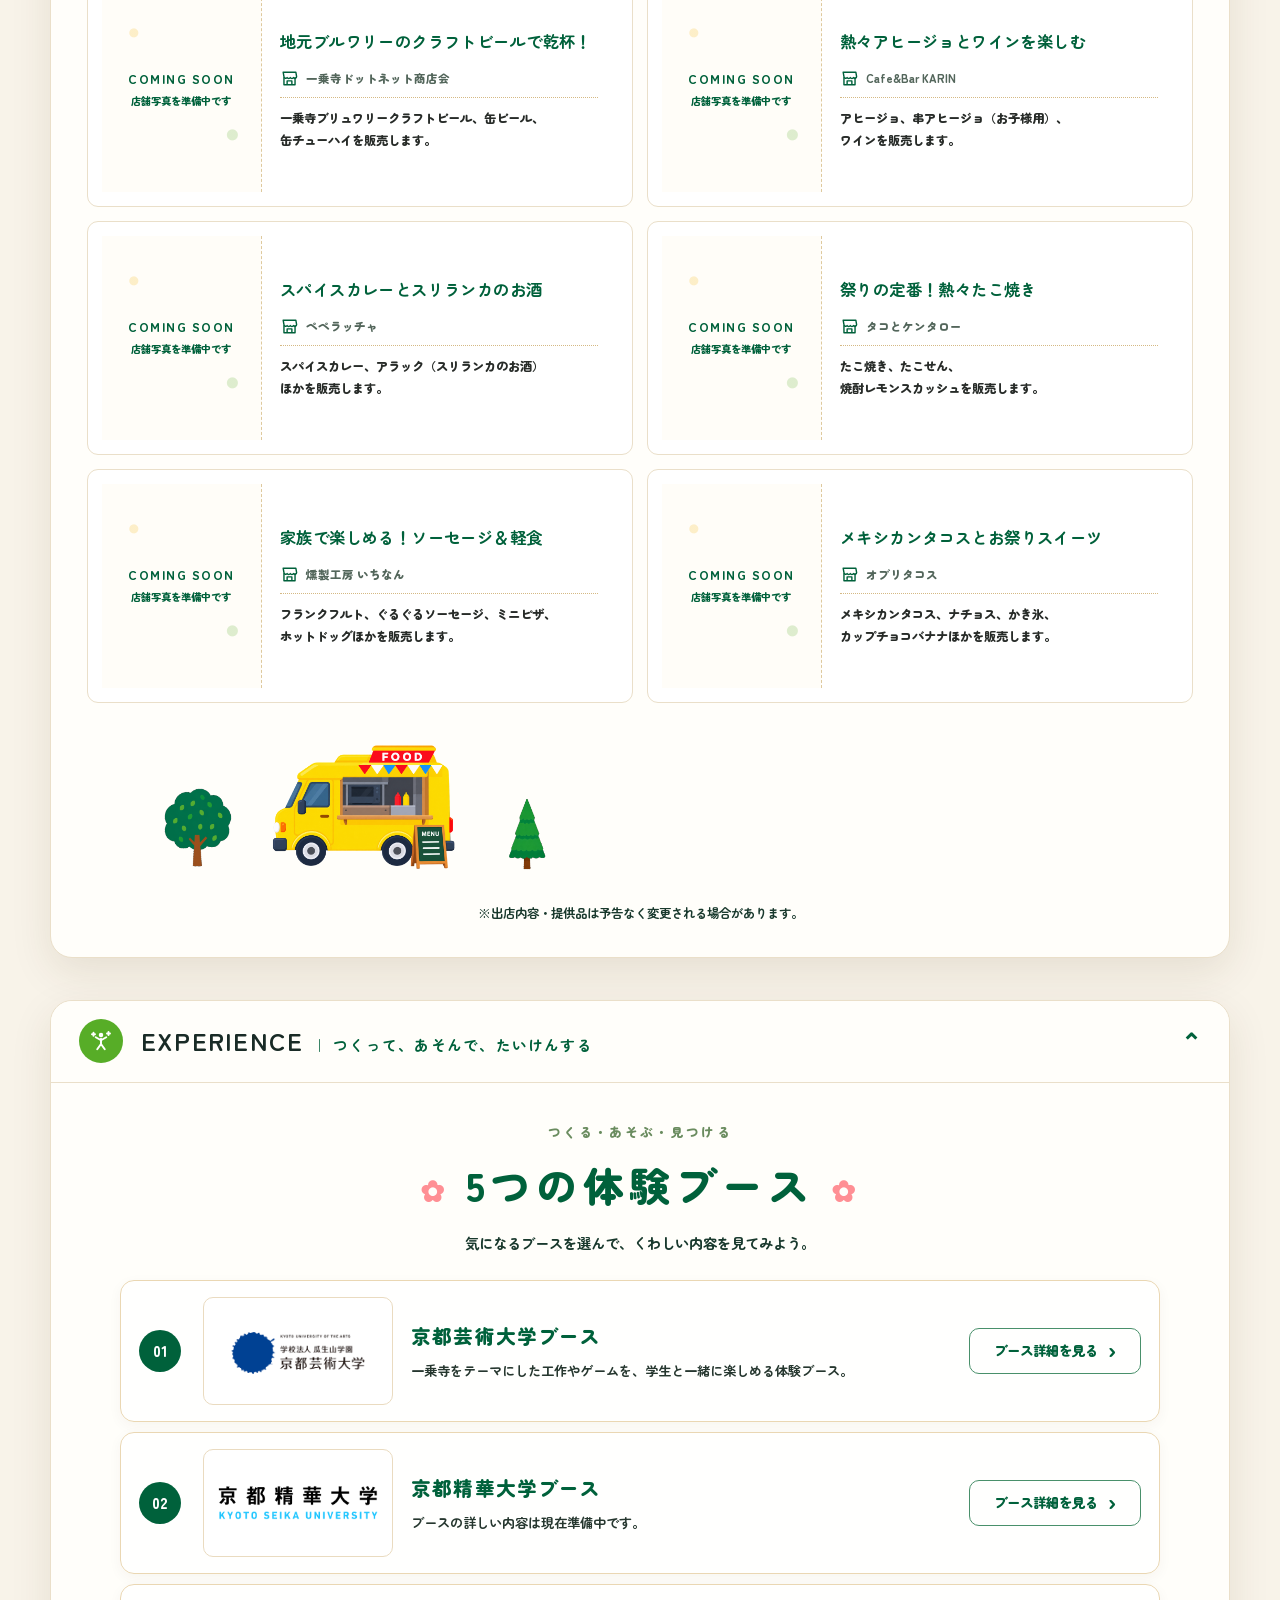
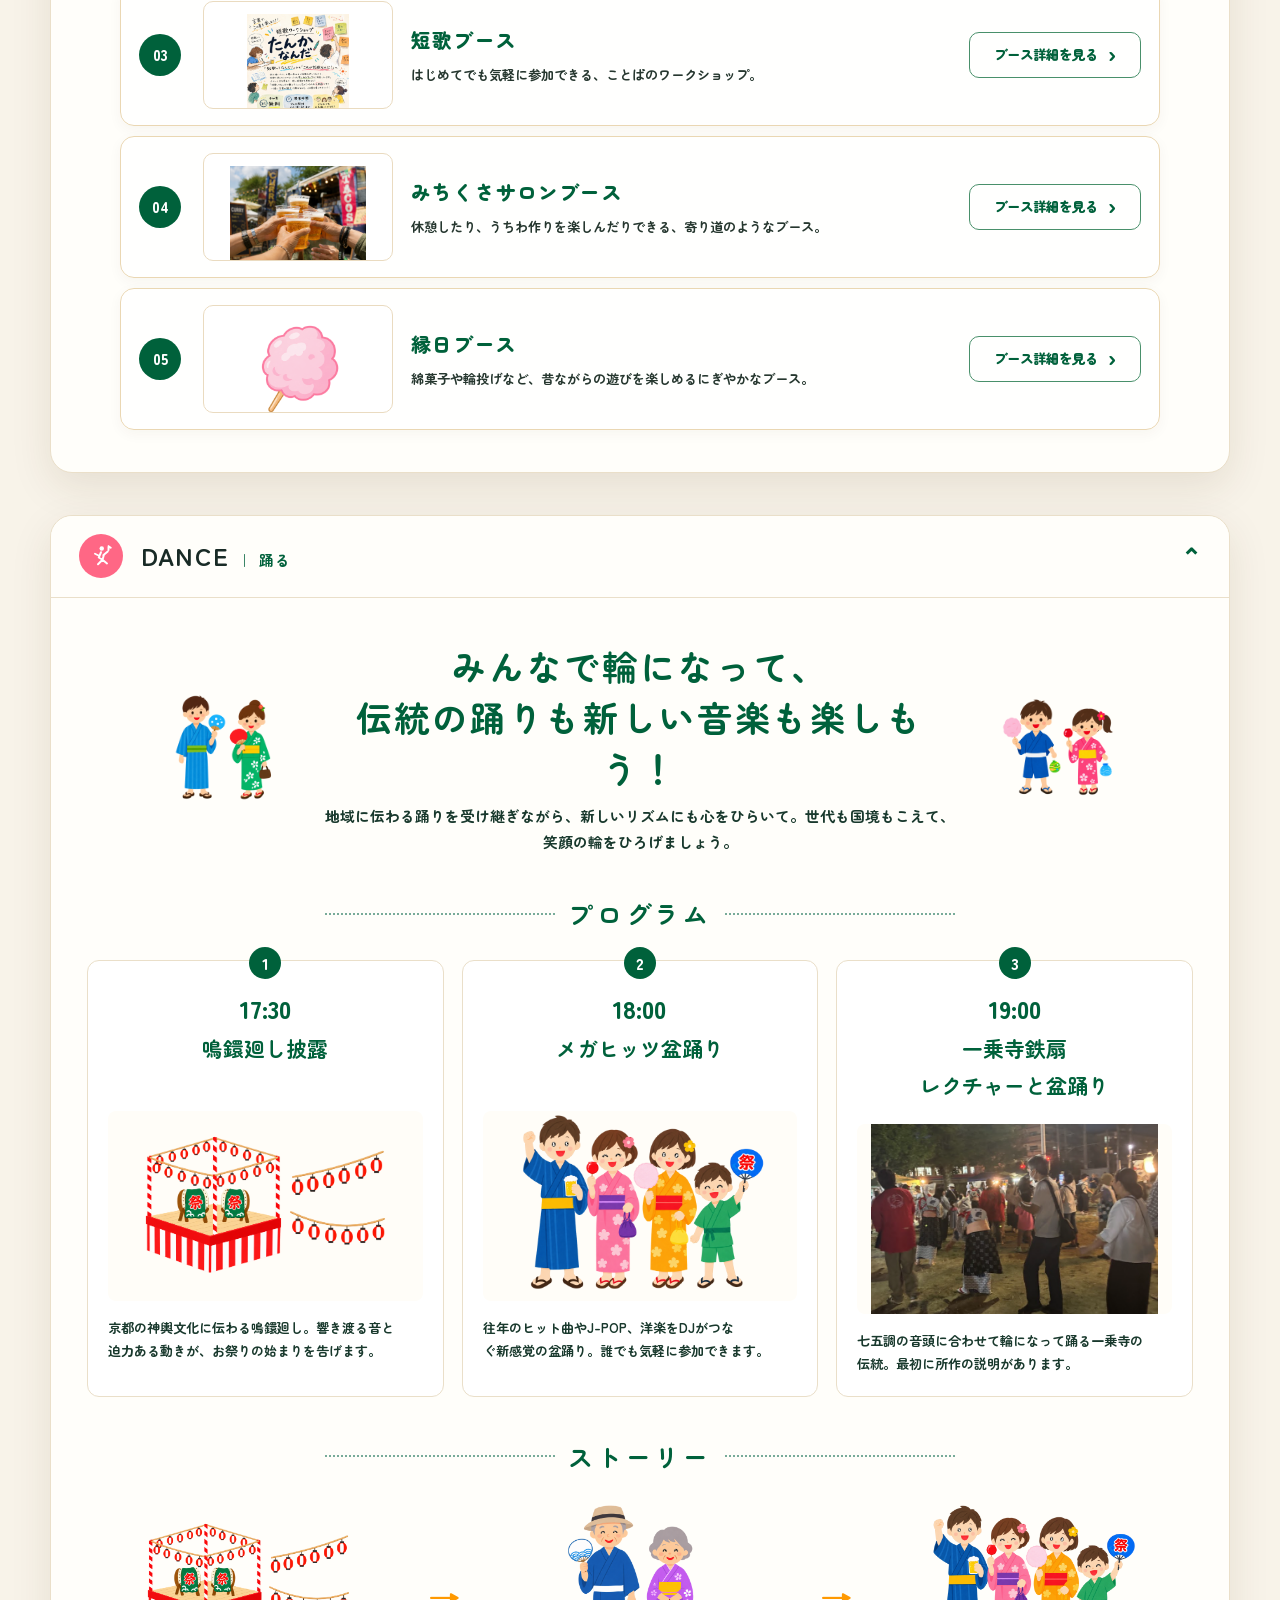
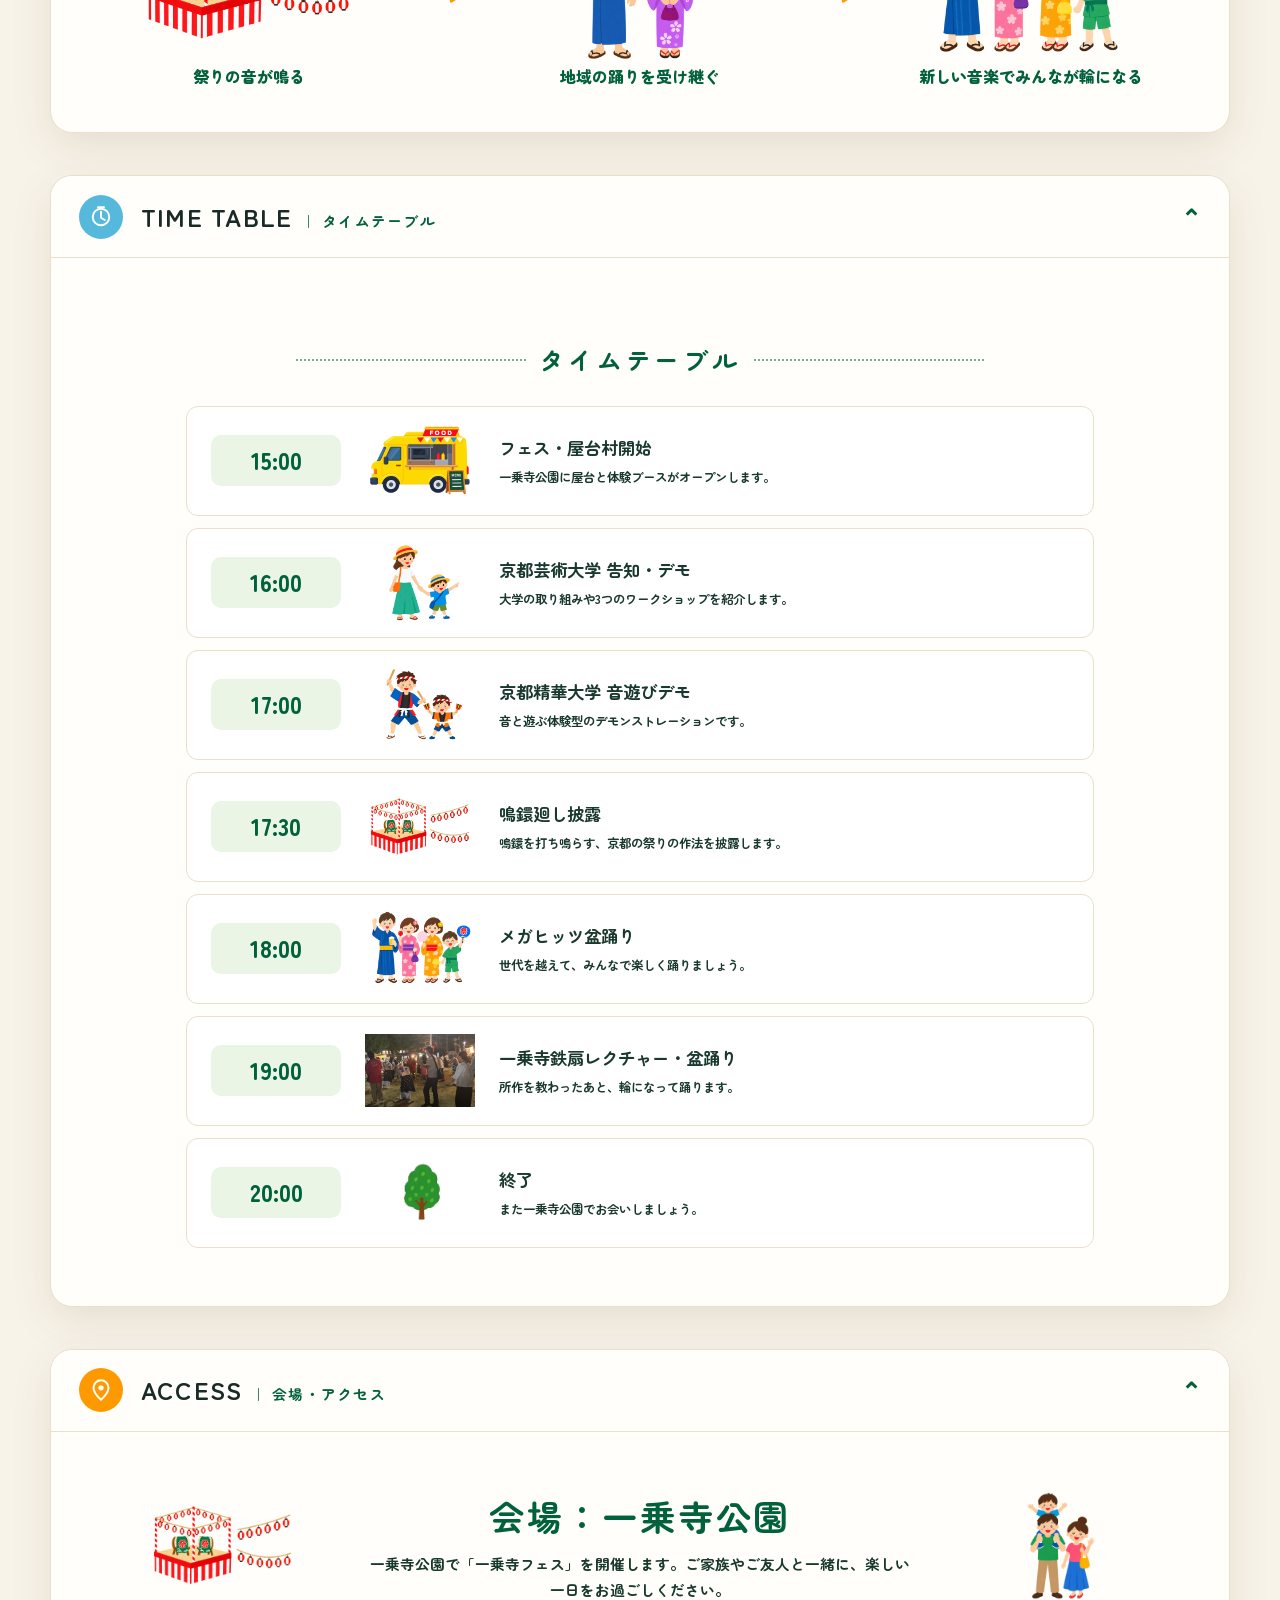
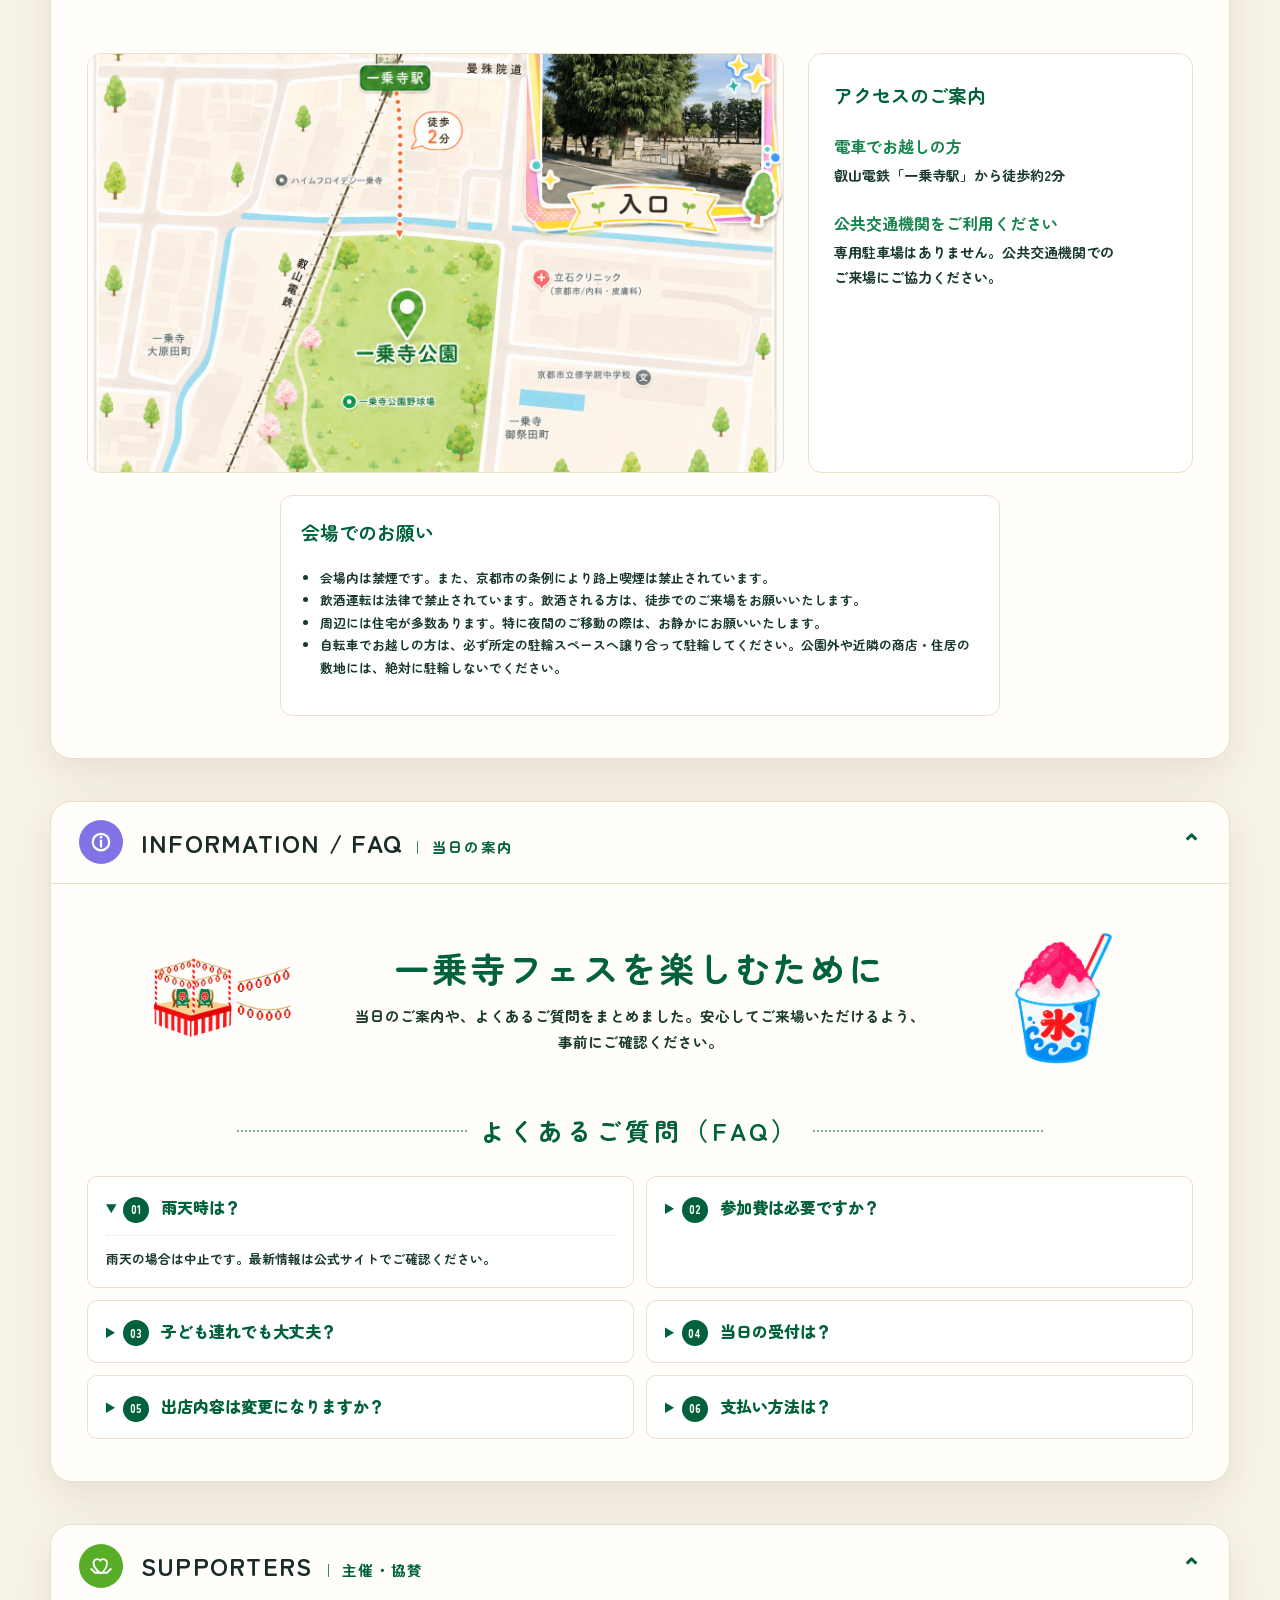
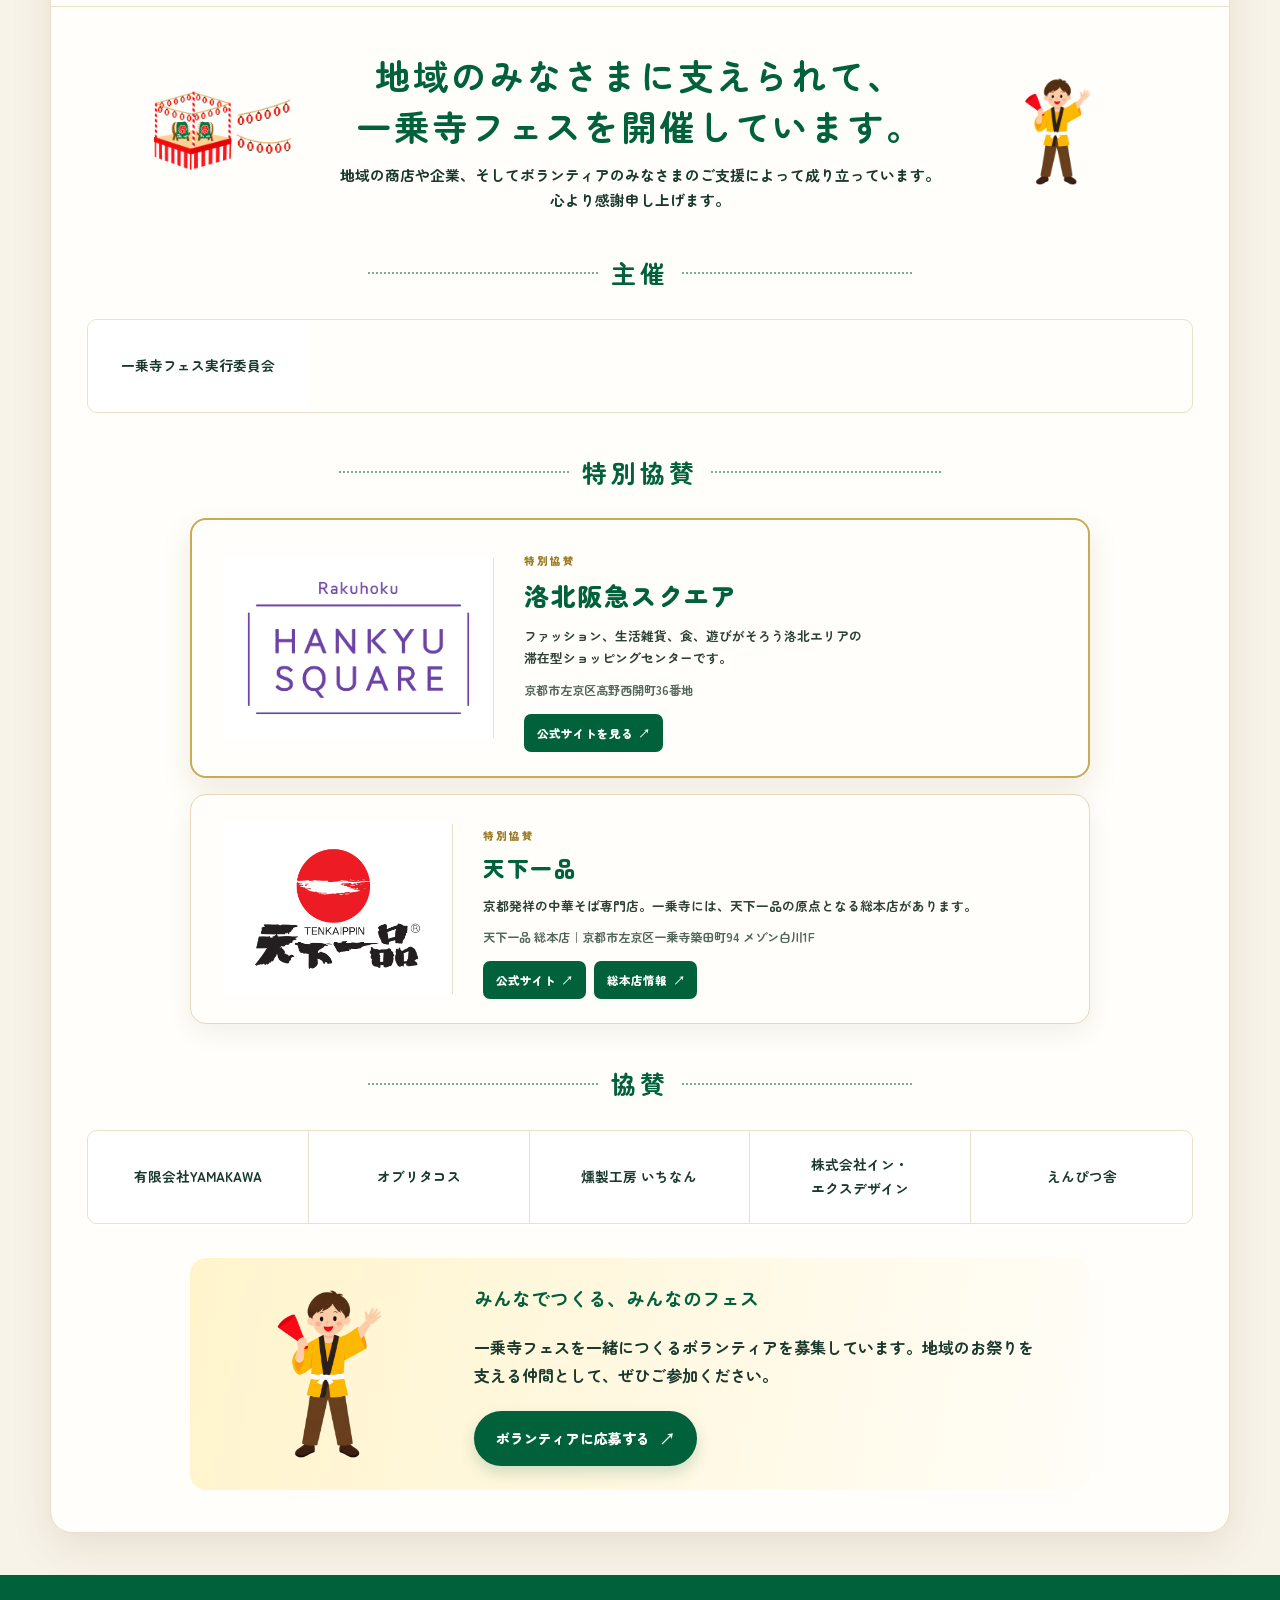
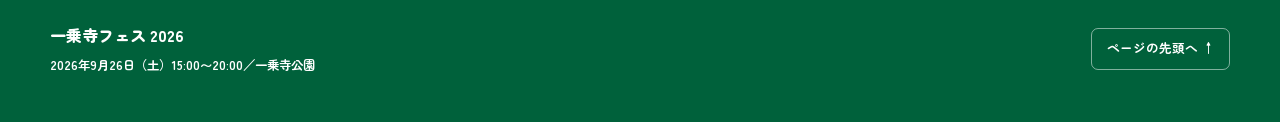
==== commit 49fb129c: "Update vendors and workshop details" ====
--- a/index.html
+++ b/index.html
@@ -29,7 +29,7 @@
     <link rel="preconnect" href="https://fonts.gstatic.com" crossorigin>
     <link rel="preload" as="image" href="assets/hero-festival-scene-mobile.jpg" media="(max-width: 560px)">
     <link href="https://fonts.googleapis.com/css2?family=Zen+Maru+Gothic:wght@400;500;700;900&display=swap" rel="stylesheet">
-    <link rel="stylesheet" href="fess-redesign.css?v=20260831-1">
+    <link rel="stylesheet" href="fess-redesign.css?v=20260831-2">
     <script type="application/ld+json">
       {
         "@context": "https://schema.org",
@@ -122,13 +122,12 @@
           <div class="intro-block intro-block--food"><img src="assets/ichijojifes/food/beer-mug.png" alt="" aria-hidden="true"><div><h3>一乗寺フェス屋台村</h3><p>一乗寺に店舗を構えるお店や、さまざまなイベント・お祭りで人気のお店が一乗寺公園に集まります。一乗寺フェスならではの屋台村で、お祭りの食事と飲み物をお楽しみください。</p><p class="info-chip"><span class="time-icon" aria-hidden="true"></span><b>開催時間</b><strong>15:00〜20:00予定</strong><small>※商品は有料です。</small></p></div><img src="assets/ichijojifes/food/three-color-dango.png" alt="" aria-hidden="true"></div>
           <h3 class="subheading food-subheading"><img src="assets/ichijojifes/decorations/tree-round-slim.png" alt="" aria-hidden="true"><span>出店予定</span><img src="assets/ichijojifes/decorations/tree-conifer.png" alt="" aria-hidden="true"></h3>
           <div class="vendor-grid">
-            <article class="vendor-card"><img src="assets/event-drinks.png" alt="飲み物のイメージ"><div class="vendor-card__content"><h4>祭りといえば、やっぱりビール！<wbr>子ども向けのソフトドリンクもご用意しています。</h4><p class="vendor-card__shop"><img src="assets/icon-shop.svg" alt="" aria-hidden="true"><span>一乗寺ドットネット商店会</span></p><p class="vendor-card__description">会場で気軽に楽しめるビールや酎ハイ、ソフトドリンクを販売します。</p></div></article>
-            <article class="vendor-card"><img src="assets/food-tteokbokki.jpg" alt="甘辛いソースのトッポギ"><div class="vendor-card__content"><h4>韓国屋台の定番！<wbr>もちもちトッポギ</h4><p class="vendor-card__shop"><img src="assets/icon-shop.svg" alt="" aria-hidden="true"><span>旬バーせん</span></p><p class="vendor-card__description">甘辛いトッポギを中心に、マッコリ、ソフトドリンク、子ども向けのお菓子も楽しめます。</p></div></article>
-            <article class="vendor-card"><img src="assets/food-chicken-parmigiana.jpg" alt="チーズとトマトソースをのせたチキンパルミジャーノ"><div class="vendor-card__content"><h4>ボリューム満点！<wbr>チキンパルミジャーノ＆<wbr>フィッシュ＆チップス</h4><p class="vendor-card__shop"><img src="assets/icon-shop.svg" alt="" aria-hidden="true"><span>Cafe&amp;Bar KARIN</span></p><p class="vendor-card__description">チキンパルミジャーノ、フィッシュ＆チップス、フライドポテト、フローズンフルーツのカクテルジュースなどを販売。</p></div></article>
-            <article class="vendor-card"><img src="assets/food-sri-lankan-curry.jpg" alt="色とりどりの副菜を添えたスリランカカレー"><div class="vendor-card__content"><h4>スパイス香る！<wbr>南国スリランカの本格カレー</h4><p class="vendor-card__shop"><img src="assets/icon-shop.svg" alt="" aria-hidden="true"><span>ペペラッチャ</span></p><p class="vendor-card__description">スパイスの香りが食欲をそそる本格スリランカカレー。</p></div></article>
-            <article class="vendor-card"><img src="assets/ichijojifes/food/takoyaki.png" alt="たこ焼きのイメージ"><div class="vendor-card__content"><h4>祭りの定番！<wbr>熱々たこ焼き</h4><p class="vendor-card__shop"><img src="assets/icon-shop.svg" alt="" aria-hidden="true"><span>タコとケンタロー</span></p><p class="vendor-card__description">たこ焼き、たこ九条、たこせん、自家製レモンスカッシュなどを販売。</p></div></article>
-            <article class="vendor-card"><img src="assets/event-ichinan.png" alt="カレーとフランクフルトのイメージ"><div class="vendor-card__content"><h4>焼き肉屋で大人気！<wbr>もったいないカレー＆<wbr>フランクフルト</h4><p class="vendor-card__shop"><img src="assets/icon-shop.svg" alt="" aria-hidden="true"><span>燻製工房 いちなん</span></p><p class="vendor-card__description">もったいないカレー、フランクフルト、ナチュラルワイン、ソフトドリンクなどを販売。</p></div></article>
-            <article class="vendor-card"><img src="assets/event-oburi-tacos.png" alt="タコスのイメージ"><div class="vendor-card__content"><h4>大人気のかき氷＆<wbr>メキシコ料理のタコス</h4><p class="vendor-card__shop"><img src="assets/icon-shop.svg" alt="" aria-hidden="true"><span>オブリタコス</span></p><p class="vendor-card__description">挽き肉のタコス、豚のタコス、かき氷、さくらんぼスカッシュなどを販売。</p></div></article>
+            <article class="vendor-card"><div class="vendor-card__placeholder" role="img" aria-label="店舗写真は準備中です"><span>COMING SOON</span><small>店舗写真を準備中です</small></div><div class="vendor-card__content"><h4>地元ブルワリーの<wbr>クラフトビールで乾杯！</h4><p class="vendor-card__shop"><img src="assets/icon-shop.svg" alt="" aria-hidden="true"><span>一乗寺ドットネット商店会</span></p><p class="vendor-card__description">一乗寺ブリュワリークラフトビール、缶ビール、缶チューハイを販売します。</p></div></article>
+            <article class="vendor-card"><div class="vendor-card__placeholder" role="img" aria-label="店舗写真は準備中です"><span>COMING SOON</span><small>店舗写真を準備中です</small></div><div class="vendor-card__content"><h4>熱々アヒージョと<wbr>ワインを楽しむ</h4><p class="vendor-card__shop"><img src="assets/icon-shop.svg" alt="" aria-hidden="true"><span>Cafe&amp;Bar KARIN</span></p><p class="vendor-card__description">アヒージョ、串アヒージョ（お子様用）、ワインを販売します。</p></div></article>
+            <article class="vendor-card"><div class="vendor-card__placeholder" role="img" aria-label="店舗写真は準備中です"><span>COMING SOON</span><small>店舗写真を準備中です</small></div><div class="vendor-card__content"><h4>スパイスカレーと<wbr>スリランカのお酒</h4><p class="vendor-card__shop"><img src="assets/icon-shop.svg" alt="" aria-hidden="true"><span>ペペラッチャ</span></p><p class="vendor-card__description">スパイスカレー、アラック（スリランカのお酒）ほかを販売します。</p></div></article>
+            <article class="vendor-card"><div class="vendor-card__placeholder" role="img" aria-label="店舗写真は準備中です"><span>COMING SOON</span><small>店舗写真を準備中です</small></div><div class="vendor-card__content"><h4>祭りの定番！<wbr>熱々たこ焼き</h4><p class="vendor-card__shop"><img src="assets/icon-shop.svg" alt="" aria-hidden="true"><span>タコとケンタロー</span></p><p class="vendor-card__description">たこ焼き、たこせん、焼酎レモンスカッシュを販売します。</p></div></article>
+            <article class="vendor-card"><div class="vendor-card__placeholder" role="img" aria-label="店舗写真は準備中です"><span>COMING SOON</span><small>店舗写真を準備中です</small></div><div class="vendor-card__content"><h4>家族で楽しめる！<wbr>ソーセージ＆軽食</h4><p class="vendor-card__shop"><img src="assets/icon-shop.svg" alt="" aria-hidden="true"><span>燻製工房 いちなん</span></p><p class="vendor-card__description">フランクフルト、ぐるぐるソーセージ、ミニピザ、ホットドッグほかを販売します。</p></div></article>
+            <article class="vendor-card"><div class="vendor-card__placeholder" role="img" aria-label="店舗写真は準備中です"><span>COMING SOON</span><small>店舗写真を準備中です</small></div><div class="vendor-card__content"><h4>メキシカンタコスと<wbr>お祭りスイーツ</h4><p class="vendor-card__shop"><img src="assets/icon-shop.svg" alt="" aria-hidden="true"><span>オブリタコス</span></p><p class="vendor-card__description">メキシカンタコス、ナチョス、かき氷、カップチョコバナナほかを販売します。</p></div></article>
             <div class="vendor-scene" aria-hidden="true"><img src="assets/ichijojifes/decorations/tree-round-wide.png" alt=""><img src="assets/ichijojifes/stalls/food-truck.png" alt=""><img src="assets/ichijojifes/decorations/tree-conifer.png" alt=""></div>
           </div><p class="section-note">※出店内容・提供品は予告なく変更される場合があります。</p>
         </div>
@@ -152,7 +151,7 @@
             <a class="experience-booth-card" href="experience/kyoto-seika.html">
               <span class="experience-booth-card__number">02</span>
               <span class="experience-booth-card__media"><img src="assets/logo-kyoto-seika.webp" alt="京都精華大学"></span>
-              <span class="experience-booth-card__copy"><strong>京都精華大学ブース</strong><small>楽器作りや音遊びなど、表現と交流を楽しめる創造的な体験ブース。</small></span>
+              <span class="experience-booth-card__copy"><strong>京都精華大学ブース</strong><small>ブースの詳しい内容は現在準備中です。</small></span>
               <span class="experience-booth-card__button">ブース詳細を見る <b aria-hidden="true">›</b></span>
             </a>
             <a class="experience-booth-card" href="experience/tanka.html">
@@ -204,7 +203,7 @@
       <section class="content-section" id="access"><header class="content-section__bar"><span class="round-icon round-icon--orange"><img src="assets/icon-access.svg" alt="" aria-hidden="true"></span><h2>ACCESS <small>｜ 会場・アクセス</small></h2><a href="#guide" aria-label="楽しみ方へ戻る">⌃</a></header><div class="content-section__body access-body">
         <div class="intro-block"><img src="assets/ichijojifes/decorations/festival-stage-and-lanterns.png" alt="" aria-hidden="true"><div><h3>会場：一乗寺公園</h3><p>一乗寺公園で「一乗寺フェス」を開催します。ご家族やご友人と一緒に、楽しい一日をお過ごしください。</p></div><img src="assets/ichijojifes/people/family-casual.png" alt="" aria-hidden="true"></div>
         <div class="access-grid"><img class="access-map" src="assets/fess-place-map.png" alt="叡山電鉄一乗寺駅から一乗寺公園まで徒歩2分の案内地図"><div class="access-info"><h3>アクセスのご案内</h3><h4>電車でお越しの方</h4><p>叡山電鉄「一乗寺駅」から徒歩約2分</p><h4>公共交通機関をご利用ください</h4><p>専用駐車場はありません。公共交通機関でのご来場にご協力ください。</p></div></div>
-        <div class="notice-grid notice-grid--single"><article><h3>会場でのお願い</h3><ul><li>ゴミは各自でお持ち帰りください</li><li>会場内は禁煙です</li></ul></article></div>
+        <div class="notice-grid notice-grid--single"><article><h3>会場でのお願い</h3><ul><li>会場内は禁煙です。また、京都市の条例により路上喫煙は禁止されています。</li><li>飲酒運転は法律で禁止されています。飲酒される方は、徒歩でのご来場をお願いいたします。</li><li>周辺には住宅が多数あります。特に夜間のご移動の際は、お静かにお願いいたします。</li><li>自転車でお越しの方は、必ず所定の駐輪スペースへ譲り合って駐輪してください。公園外や近隣の商店・住居の敷地には、絶対に駐輪しないでください。</li></ul></article></div>
       </div></section>
 
       <section class="content-section" id="information"><header class="content-section__bar"><span class="round-icon round-icon--purple"><img src="assets/icon-information.svg" alt="" aria-hidden="true"></span><h2>INFORMATION / FAQ <small>｜ 当日の案内</small></h2><a href="#guide" aria-label="楽しみ方へ戻る">⌃</a></header><div class="content-section__body information-body">
--- a/fess-redesign.css
+++ b/fess-redesign.css
@@ -1577,6 +1577,34 @@
   min-width: 0;
   padding: 18px 18px 16px 0;
 }
+.vendor-card__placeholder {
+  display: grid;
+  place-content: center;
+  gap: 5px;
+  min-height: 204px;
+  padding: 14px;
+  color: var(--green);
+  text-align: center;
+  background:
+    radial-gradient(circle at 20% 22%, rgba(246,195,63,.26) 0 4px, transparent 5px),
+    radial-gradient(circle at 82% 72%, rgba(88,173,40,.2) 0 5px, transparent 6px),
+    #fffdf8;
+  border-right: 1px dashed #dec99e;
+}
+.vendor-card__placeholder span {
+  display: block;
+  width: auto;
+  height: auto;
+  margin: 0;
+  color: var(--green);
+  font-size: .78rem;
+  font-weight: 900;
+  line-height: 1.35;
+  letter-spacing: .12em;
+  background: transparent;
+  border-radius: 0;
+}
+.vendor-card__placeholder small { font-size: .64rem; font-weight: 800; line-height: 1.5; }
 .vendor-card__content > h4 {
   display: block;
   margin: 0;
@@ -1728,6 +1756,9 @@
     min-height: 188px;
     padding: 9px;
   }
+  .vendor-card__placeholder { min-height: 188px; padding: 8px; }
+  .vendor-card__placeholder span { font-size: .66rem; letter-spacing: .06em; }
+  .vendor-card__placeholder small { font-size: .56rem; }
   .vendor-card__content { padding: 14px 12px 13px 0; }
   .vendor-card__content > h4 { font-size: .84rem; line-height: 1.55; }
   .content-section--food .vendor-card .vendor-card__shop { margin-top: 7px; padding-bottom: 7px; font-size: .65rem; }
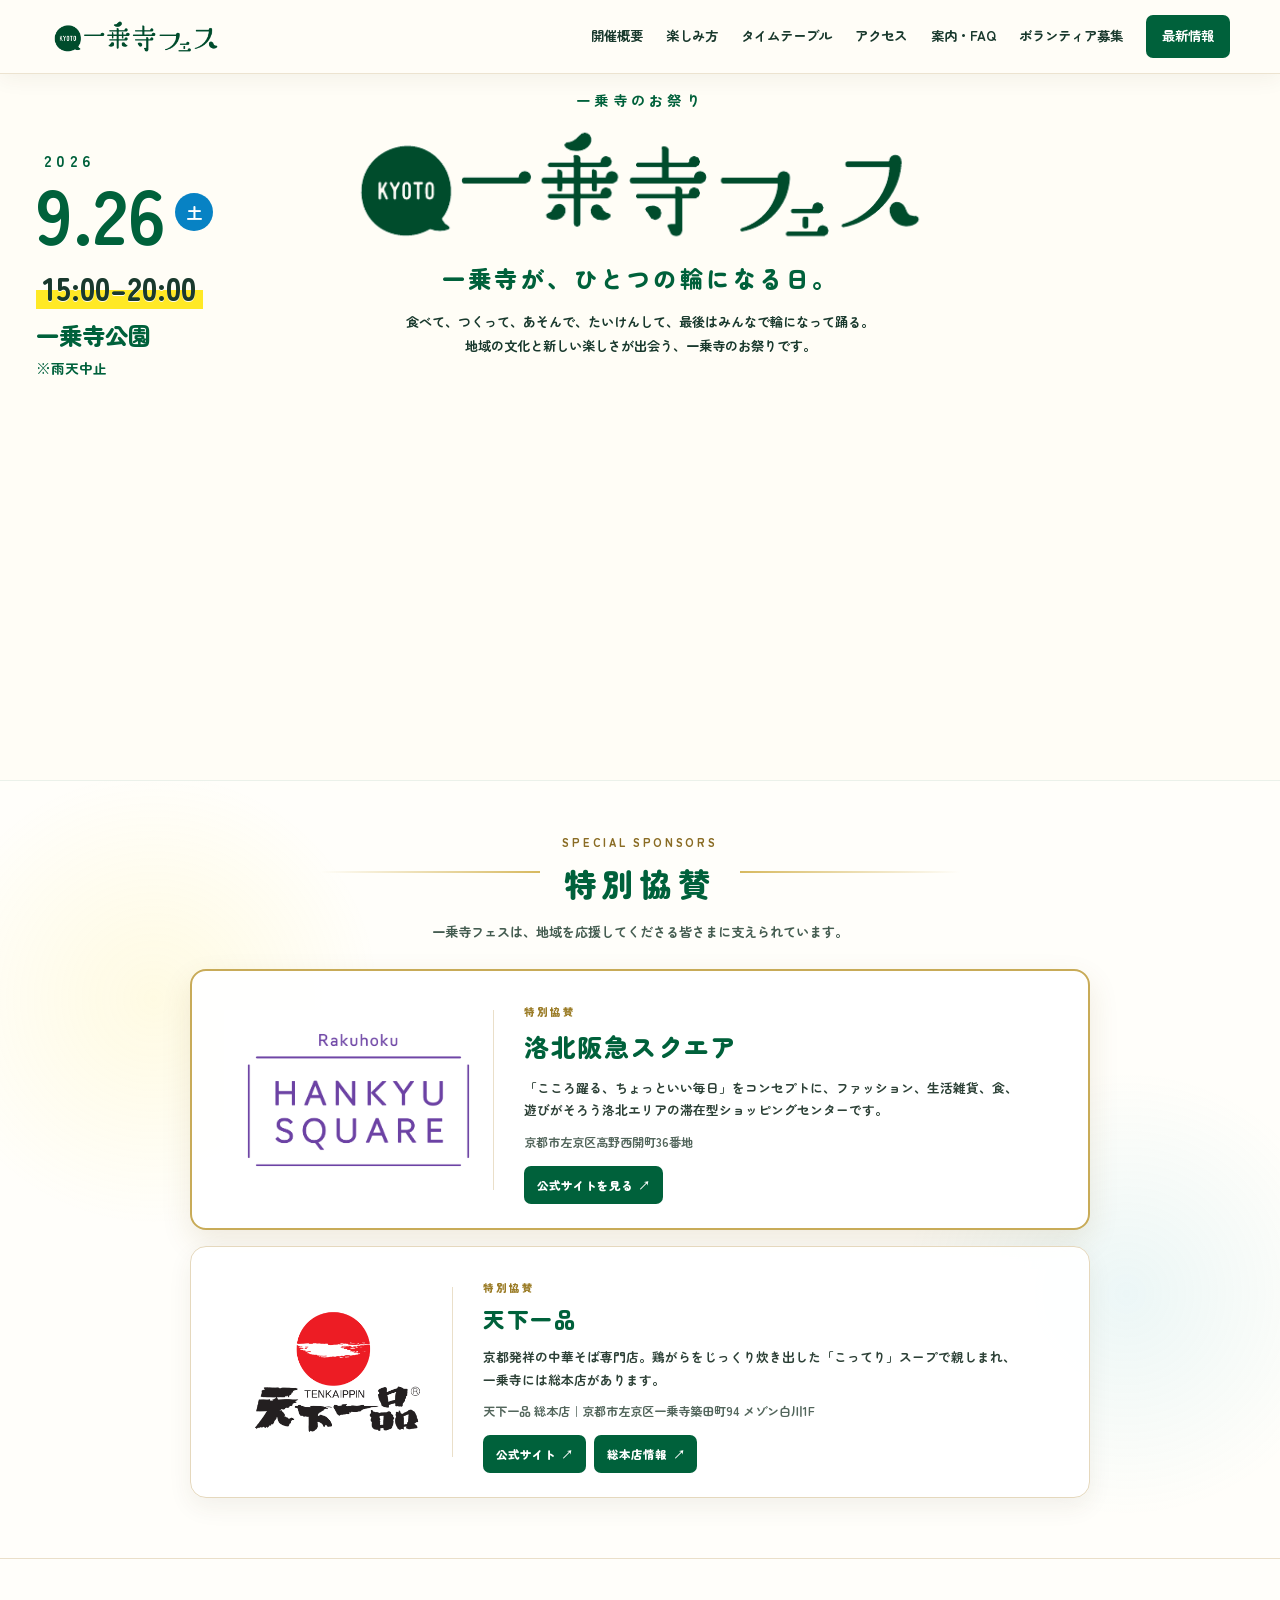
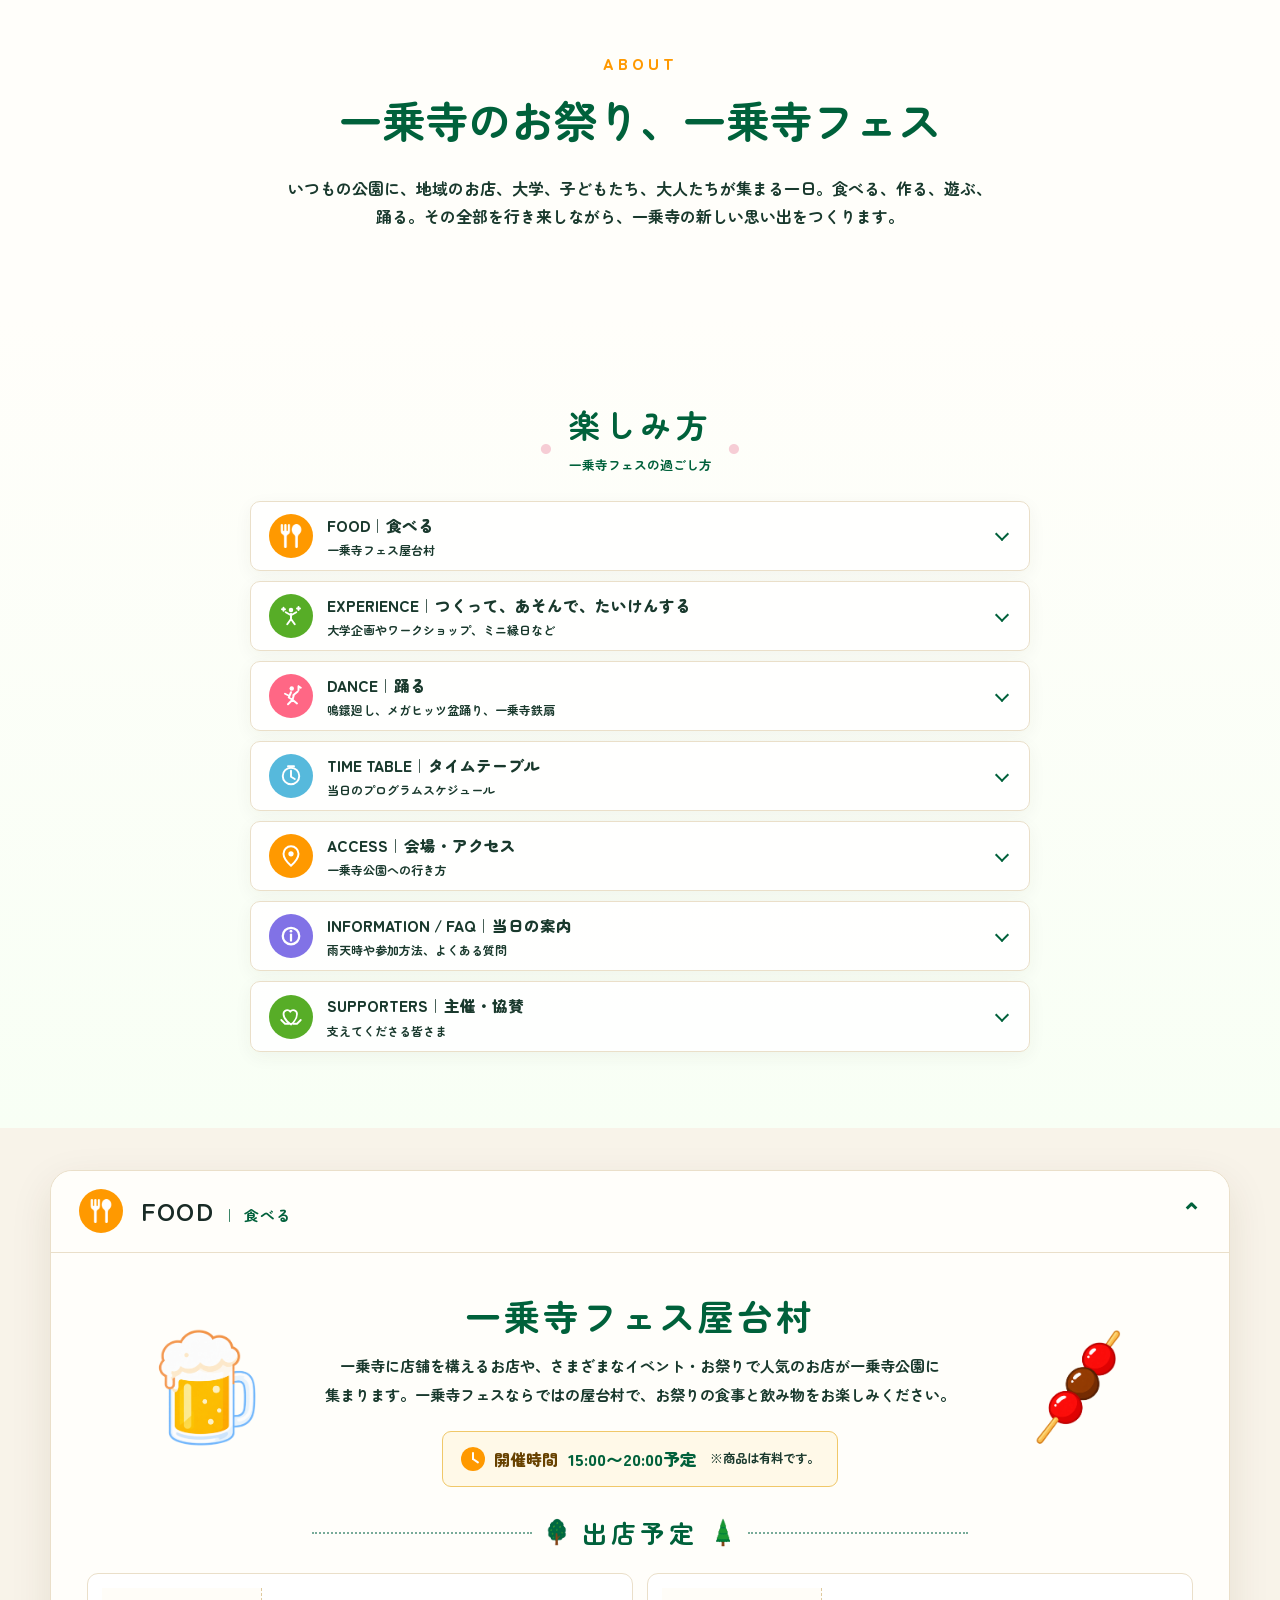
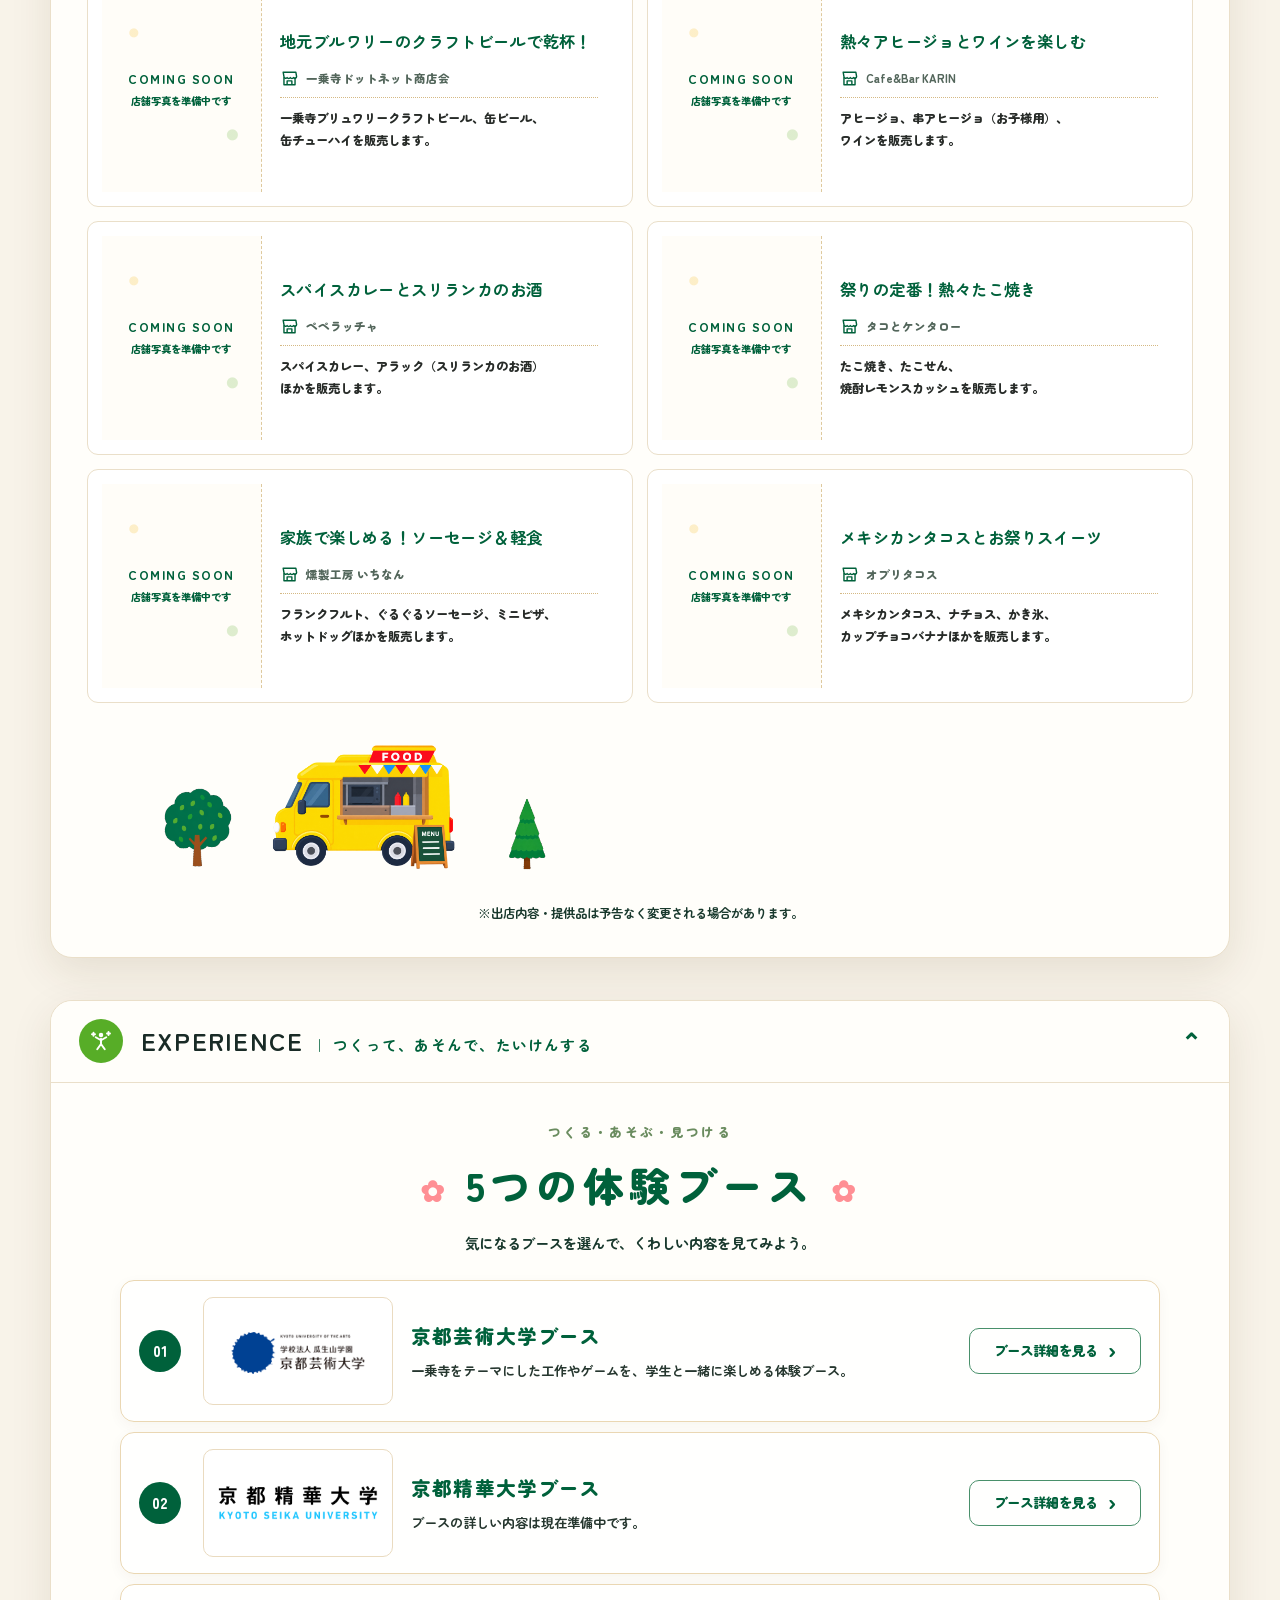
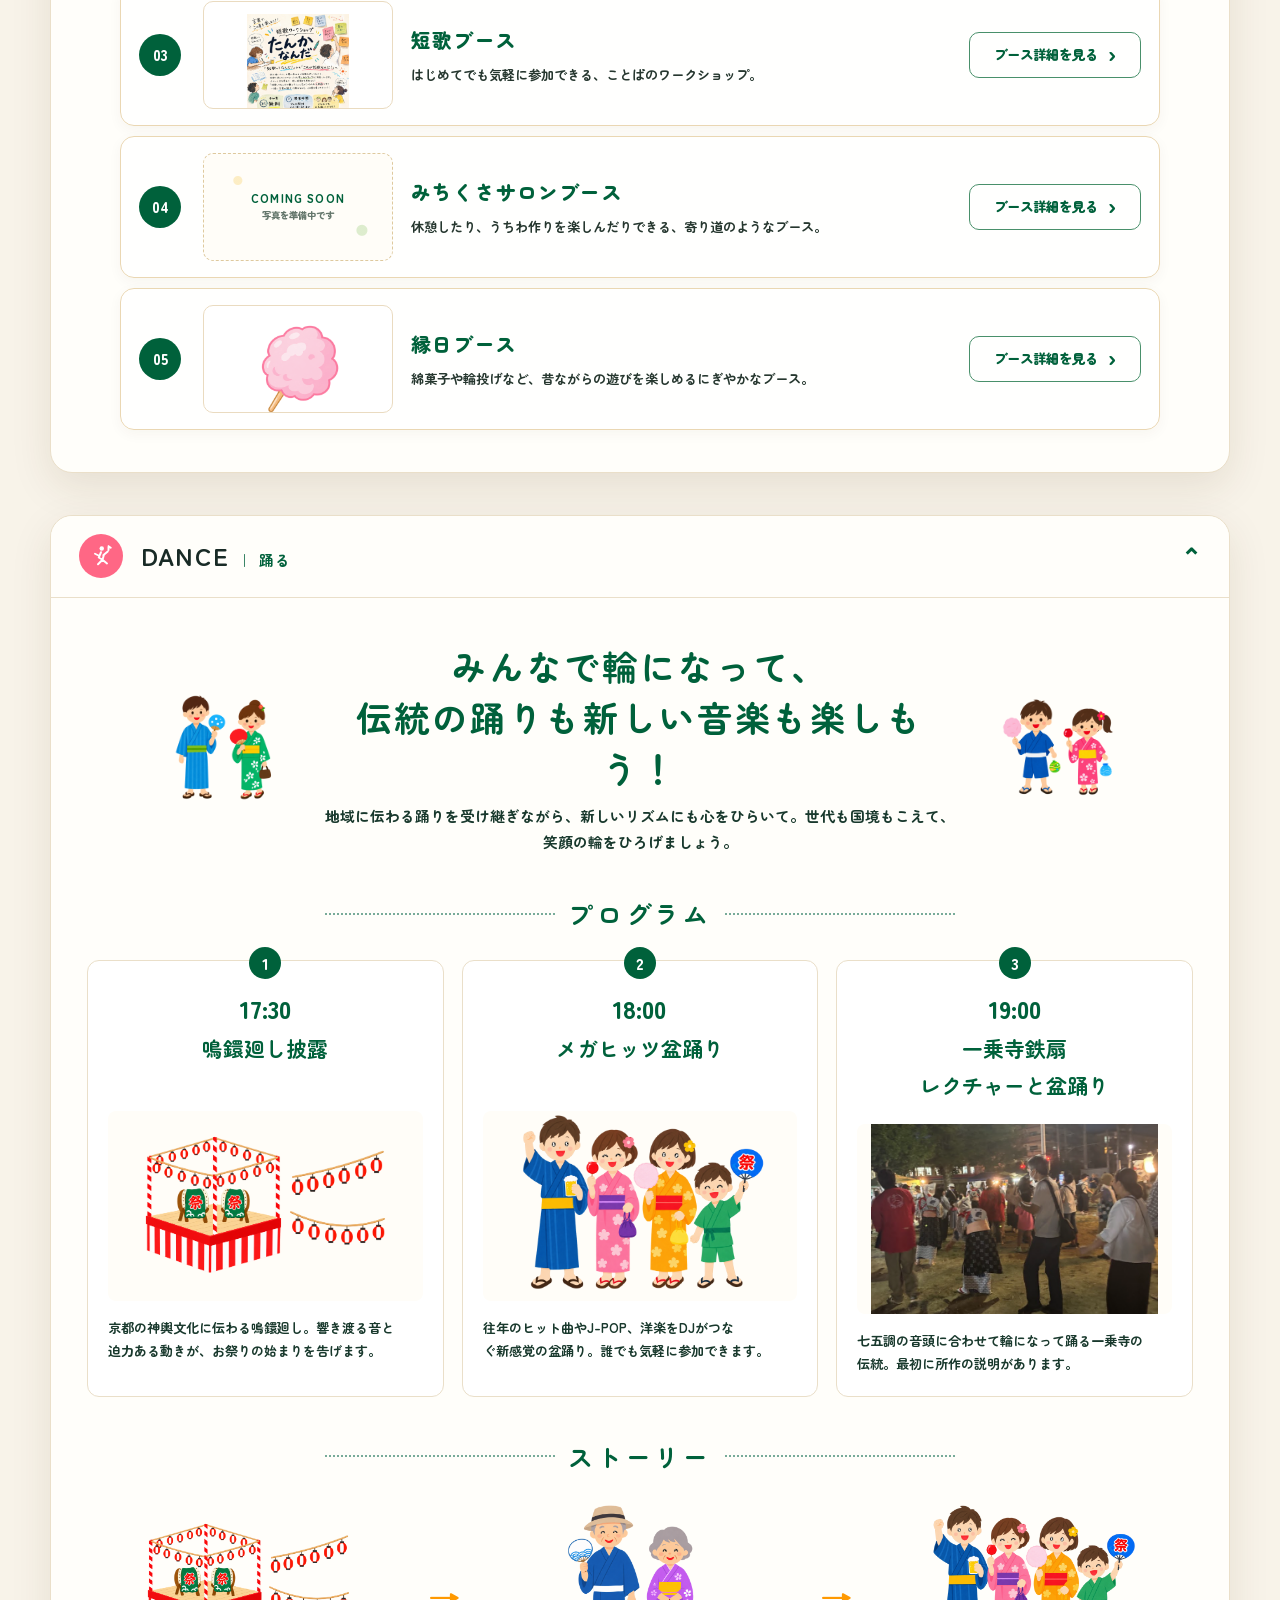
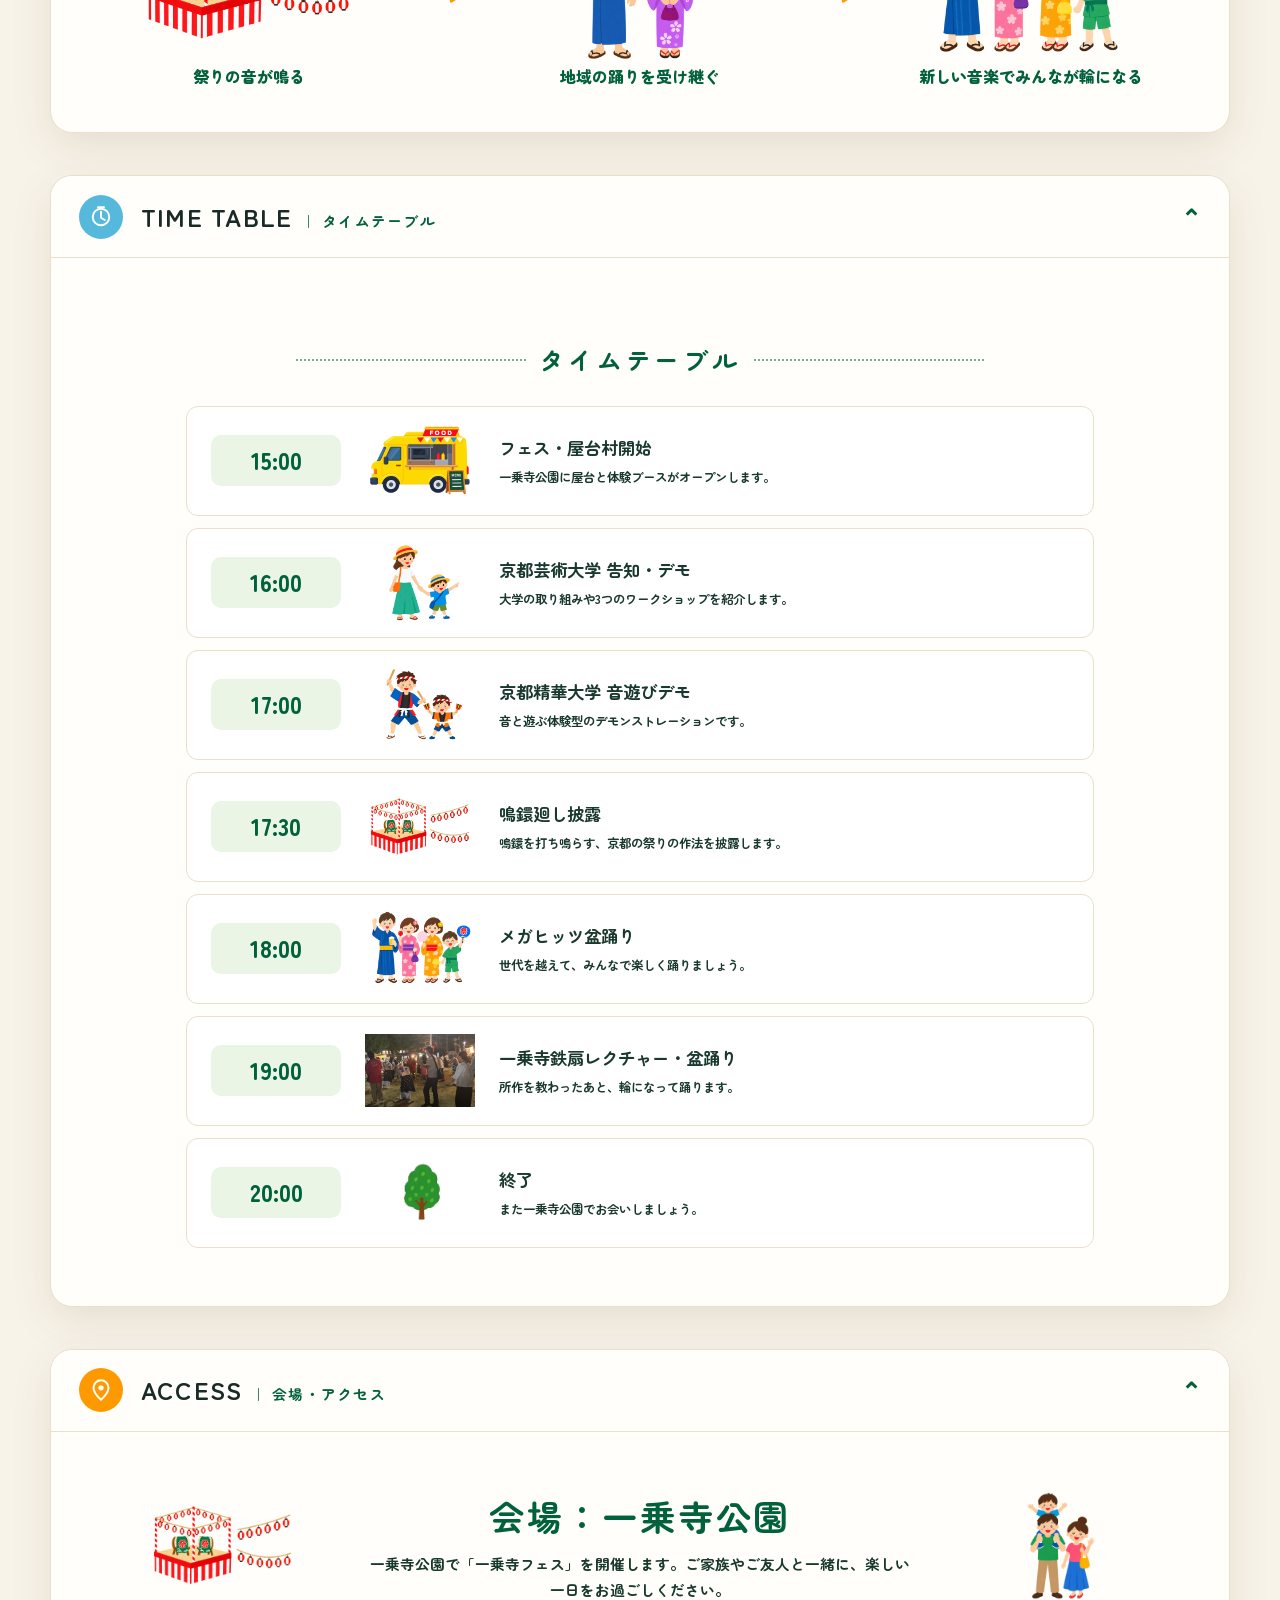
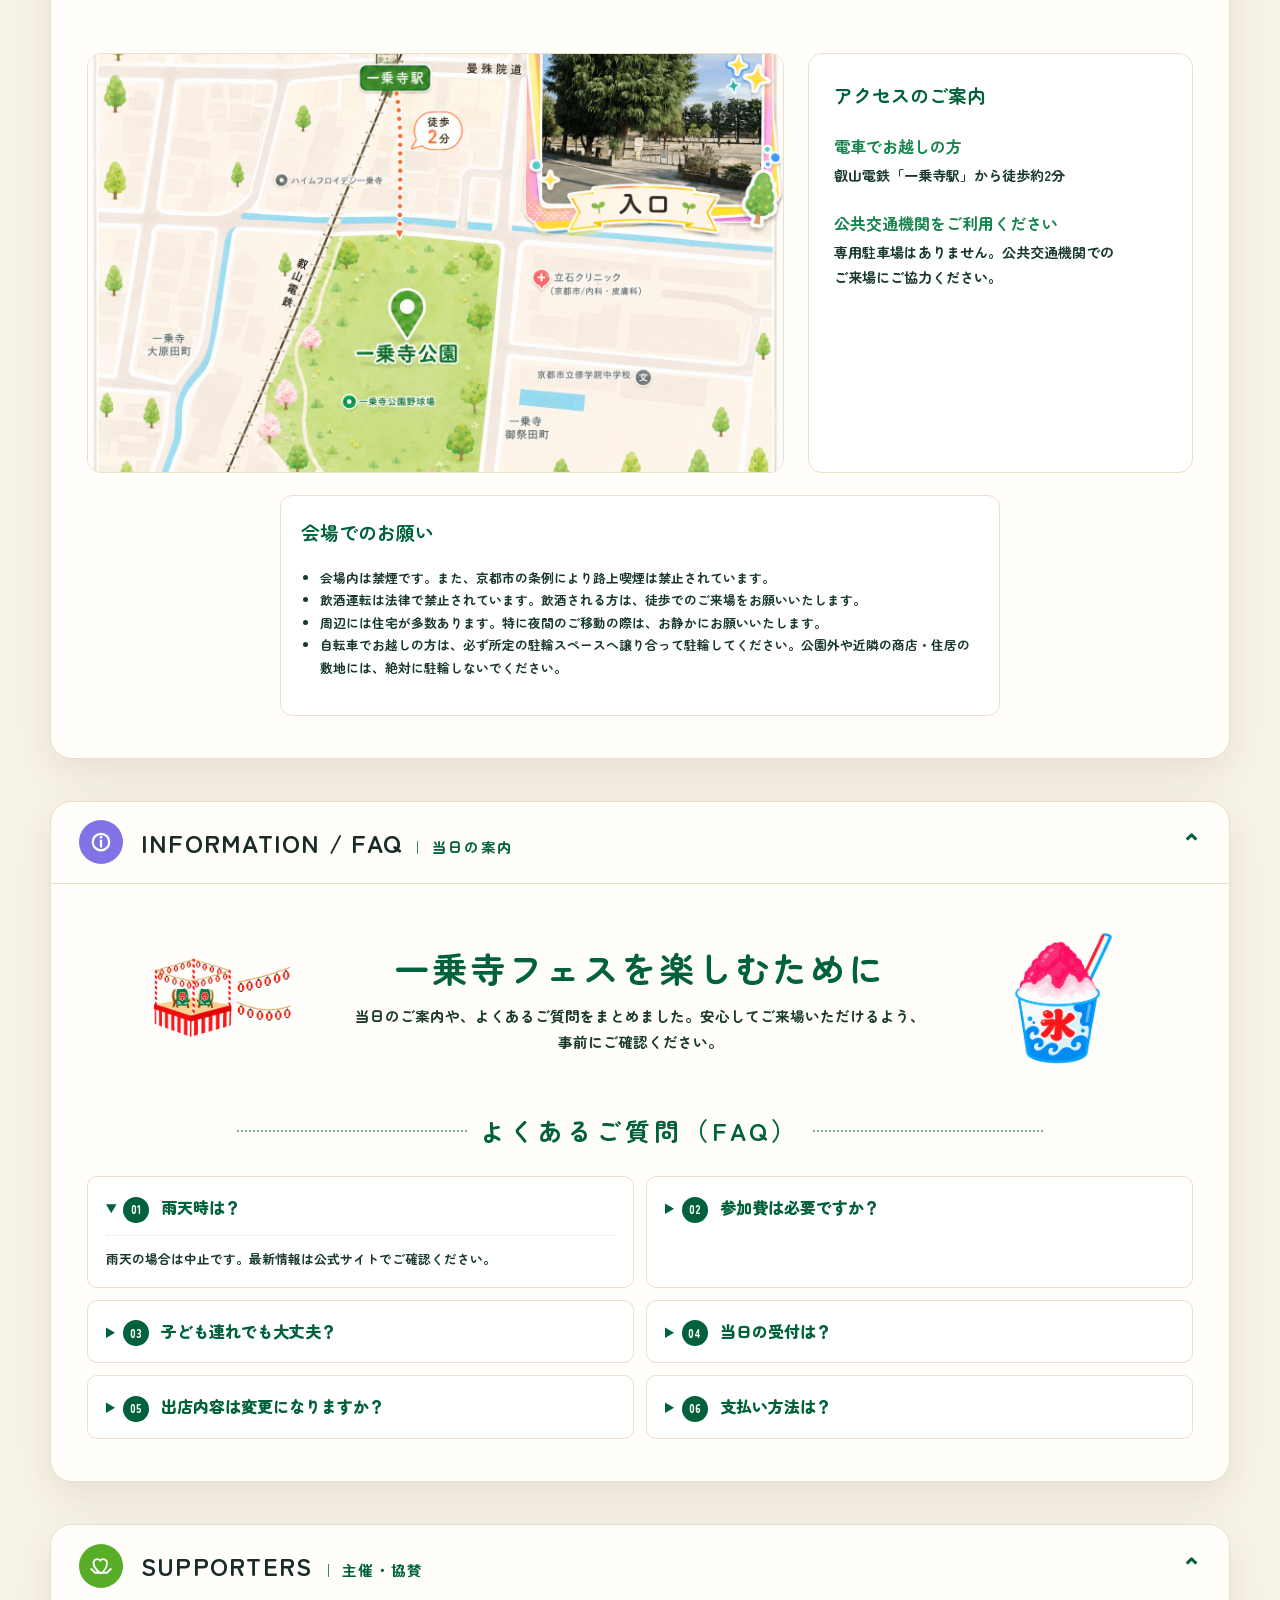
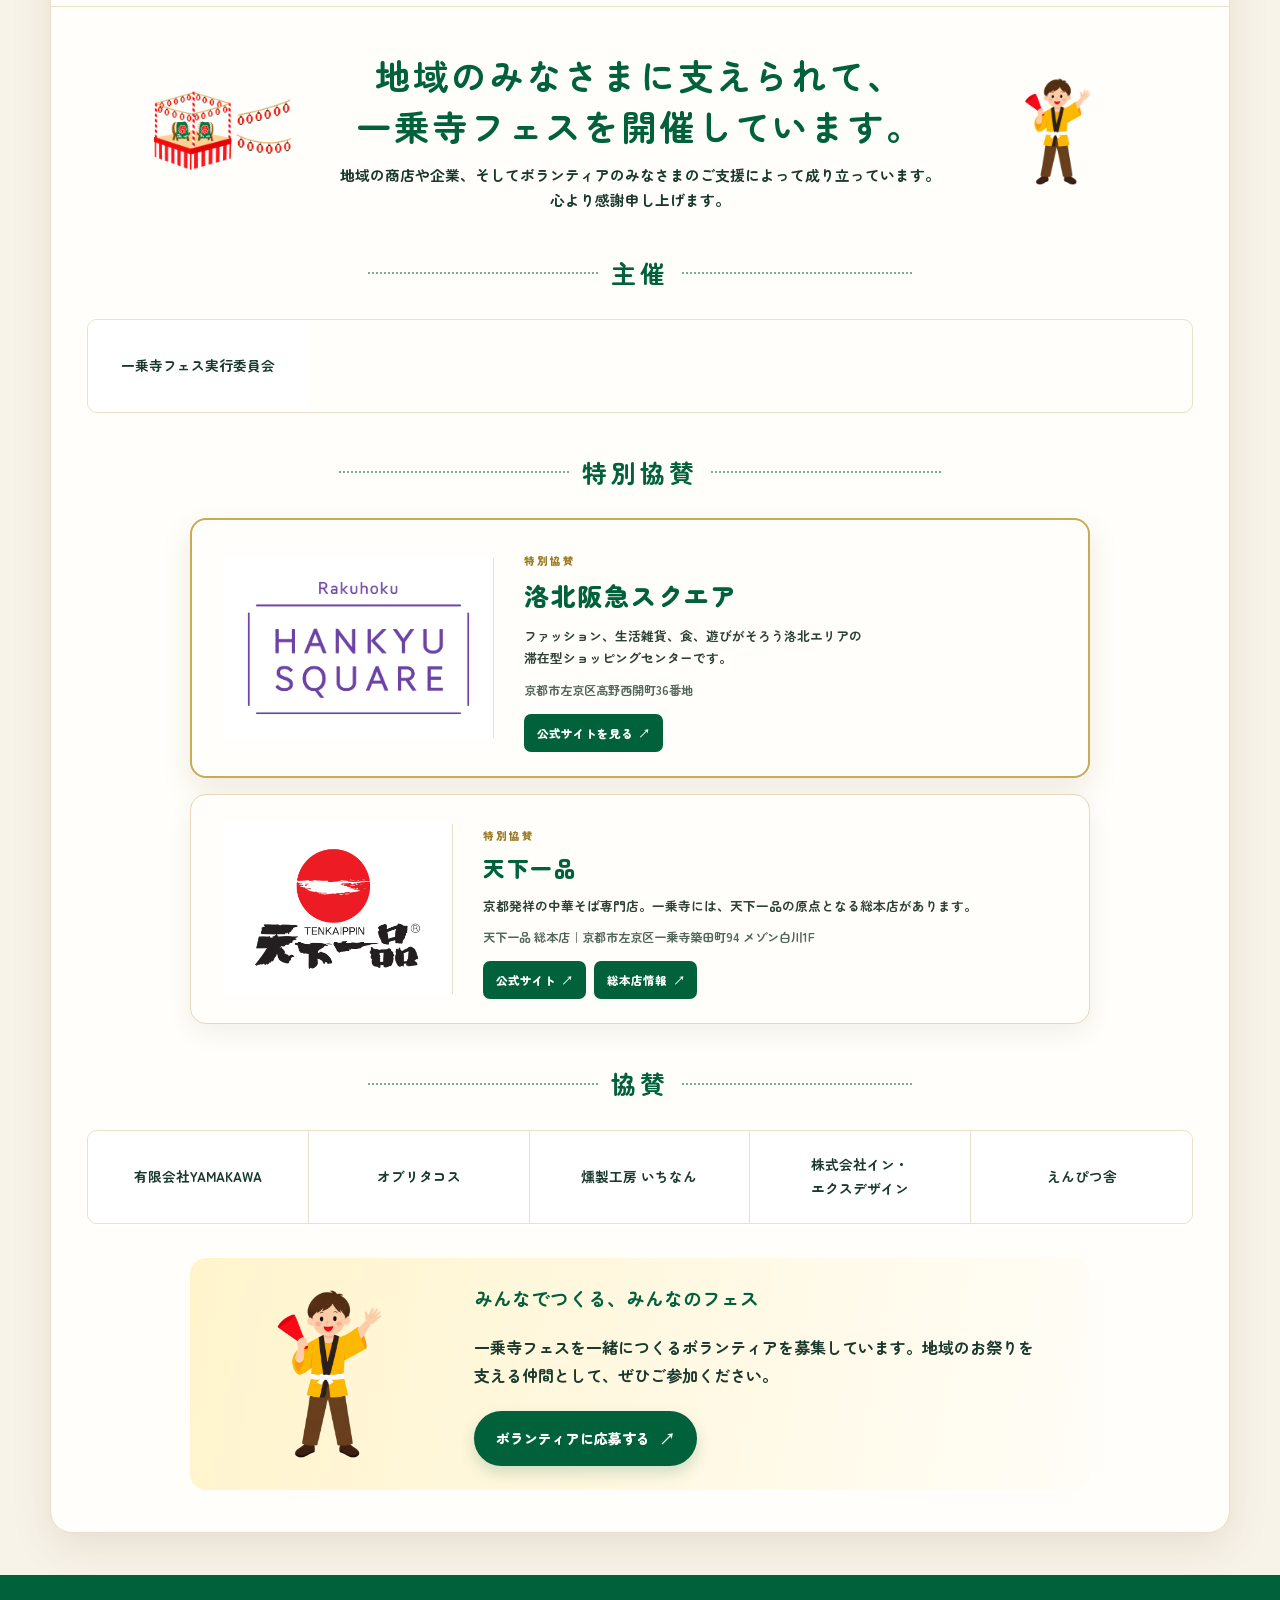
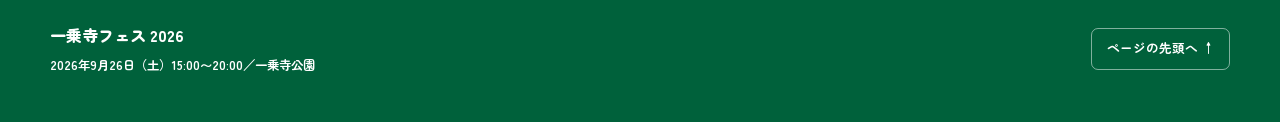
==== commit bb63b3fa: "Replace Michikusa images with placeholders" ====
--- a/index.html
+++ b/index.html
@@ -29,7 +29,7 @@
     <link rel="preconnect" href="https://fonts.gstatic.com" crossorigin>
     <link rel="preload" as="image" href="assets/hero-festival-scene-mobile.jpg" media="(max-width: 560px)">
     <link href="https://fonts.googleapis.com/css2?family=Zen+Maru+Gothic:wght@400;500;700;900&display=swap" rel="stylesheet">
-    <link rel="stylesheet" href="fess-redesign.css?v=20260831-2">
+    <link rel="stylesheet" href="fess-redesign.css?v=20260831-3">
     <script type="application/ld+json">
       {
         "@context": "https://schema.org",
@@ -162,7 +162,7 @@
             </a>
             <a class="experience-booth-card" href="experience/michikusa.html">
               <span class="experience-booth-card__number">04</span>
-              <span class="experience-booth-card__media"><img src="assets/event-drinks.png" alt="ドリンクとうちわを楽しむイメージ"></span>
+              <span class="experience-booth-card__media experience-booth-card__media--pending" role="img" aria-label="ブース写真は準備中です"><b>COMING SOON</b><small>写真を準備中です</small></span>
               <span class="experience-booth-card__copy"><strong>みちくさサロンブース</strong><small>休憩したり、うちわ作りを楽しんだりできる、寄り道のようなブース。</small></span>
               <span class="experience-booth-card__button">ブース詳細を見る <b aria-hidden="true">›</b></span>
             </a>
--- a/fess-redesign.css
+++ b/fess-redesign.css
@@ -1249,6 +1249,19 @@
   font-size: 3.2rem;
   font-weight: 900;
 }
+.experience-booth-card__media--pending {
+  align-content: center;
+  gap: 3px;
+  color: var(--green);
+  text-align: center;
+  background:
+    radial-gradient(circle at 18% 25%, rgba(246,195,63,.28) 0 4px, transparent 5px),
+    radial-gradient(circle at 84% 72%, rgba(88,173,40,.2) 0 5px, transparent 6px),
+    #fffdf8;
+  border: 1px dashed #dec99e;
+}
+.experience-booth-card__media--pending b { font-size: .72rem; line-height: 1.35; letter-spacing: .1em; }
+.experience-booth-card__media--pending small { color: #65776c; font-size: .59rem; font-weight: 800; line-height: 1.4; }
 
 .supporter-special-grid {
   display: grid;
@@ -1295,6 +1308,8 @@
   .experience-booth-card { grid-template-columns: 34px 108px minmax(0, 1fr) 28px; }
   .experience-booth-card__media { height: 88px; padding: 7px; }
   .experience-booth-card__media--icon { font-size: 2.35rem; }
+  .experience-booth-card__media--pending b { font-size: .59rem; letter-spacing: .04em; }
+  .experience-booth-card__media--pending small { font-size: .5rem; }
   .supporter-special-grid { grid-template-columns: 1fr 1fr; gap: 10px; }
   .supporter-special-grid article { grid-template-rows: 92px auto; min-height: 132px; padding: 12px 8px 9px; }
   .supporter-special-grid img { height: 86px; }
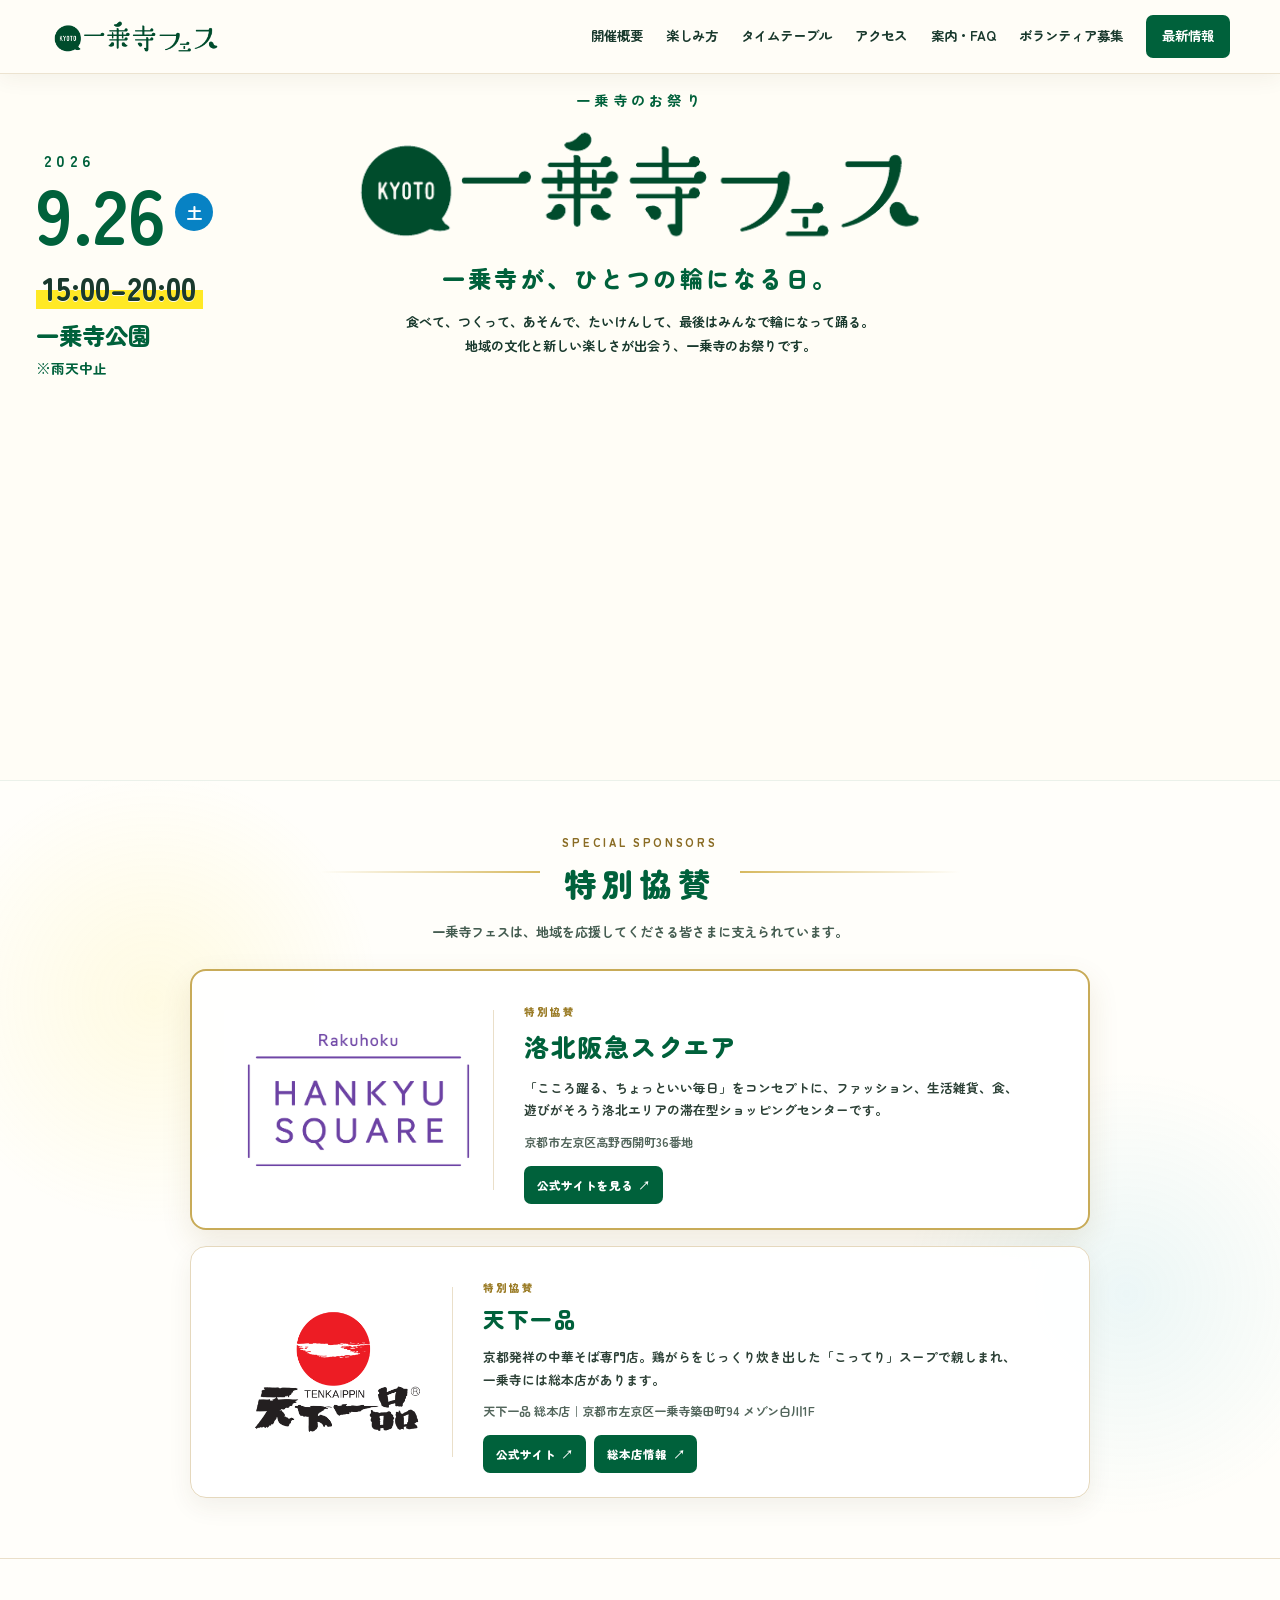
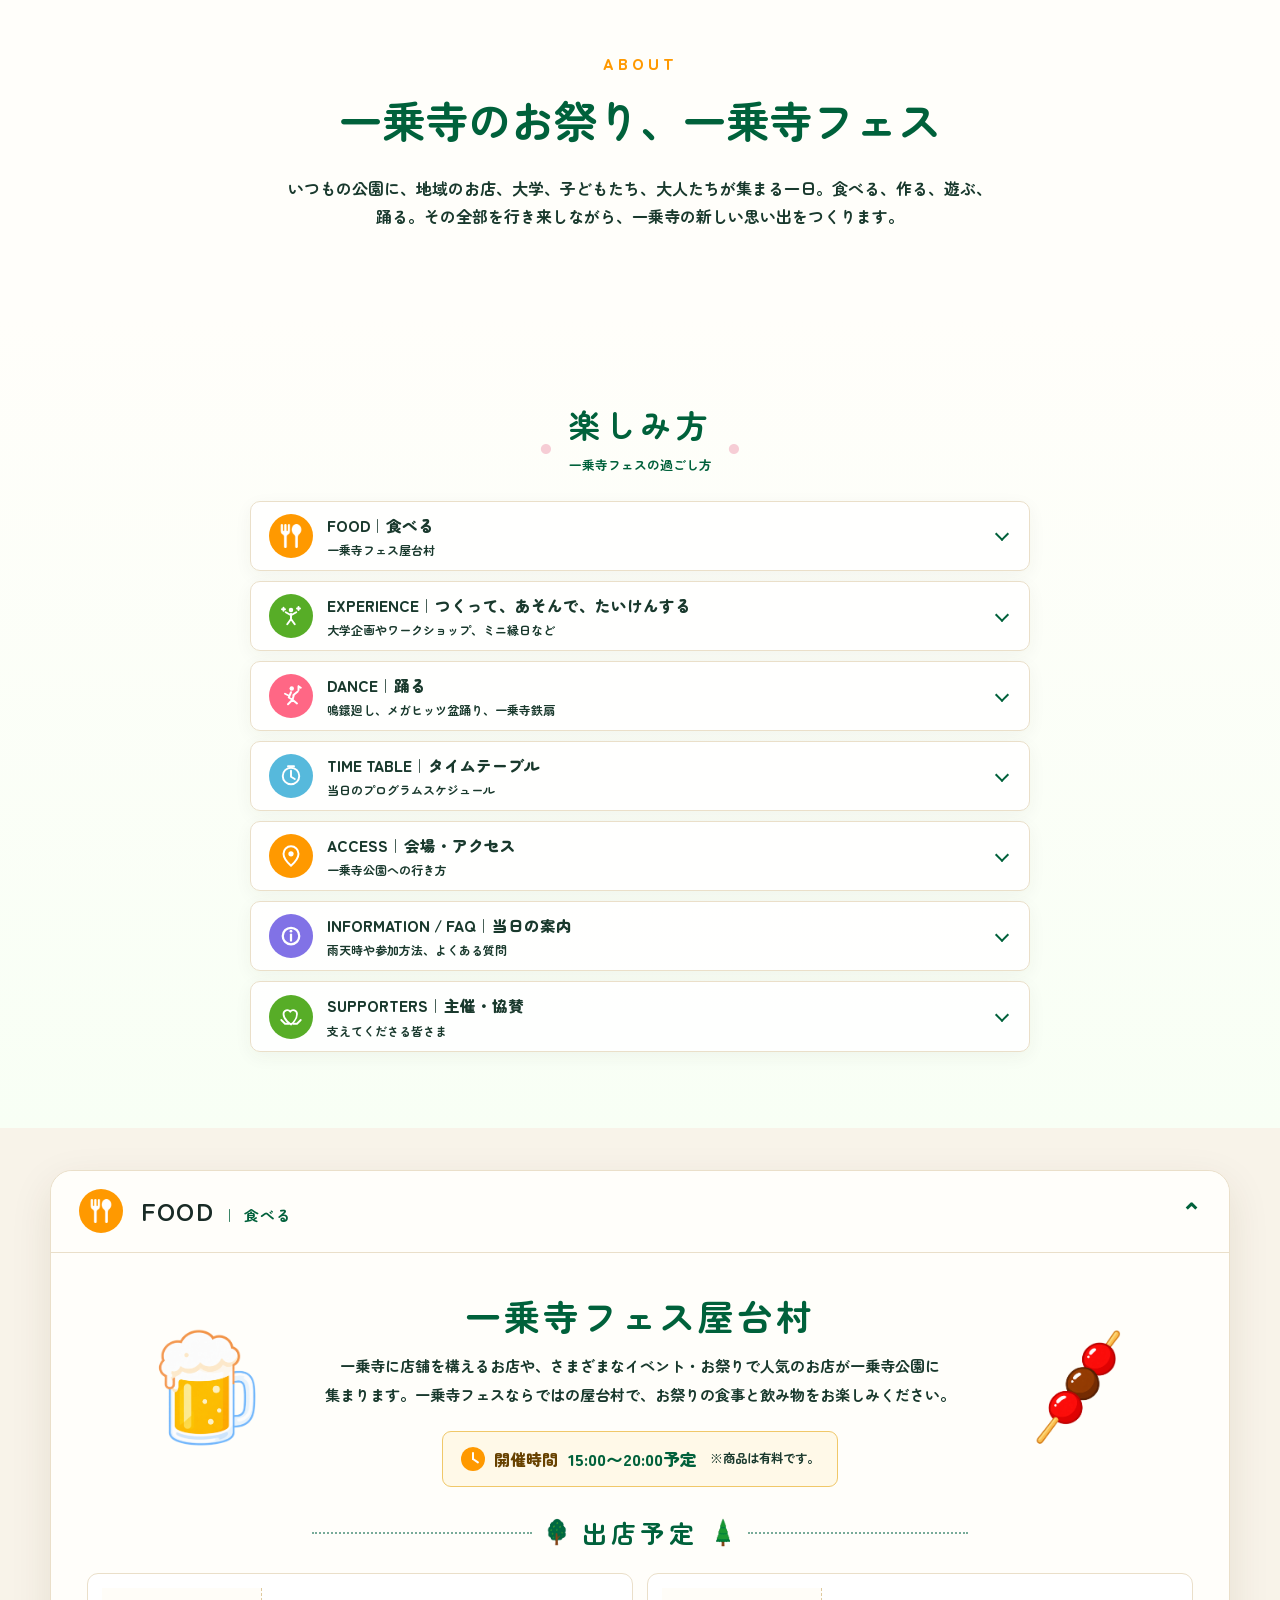
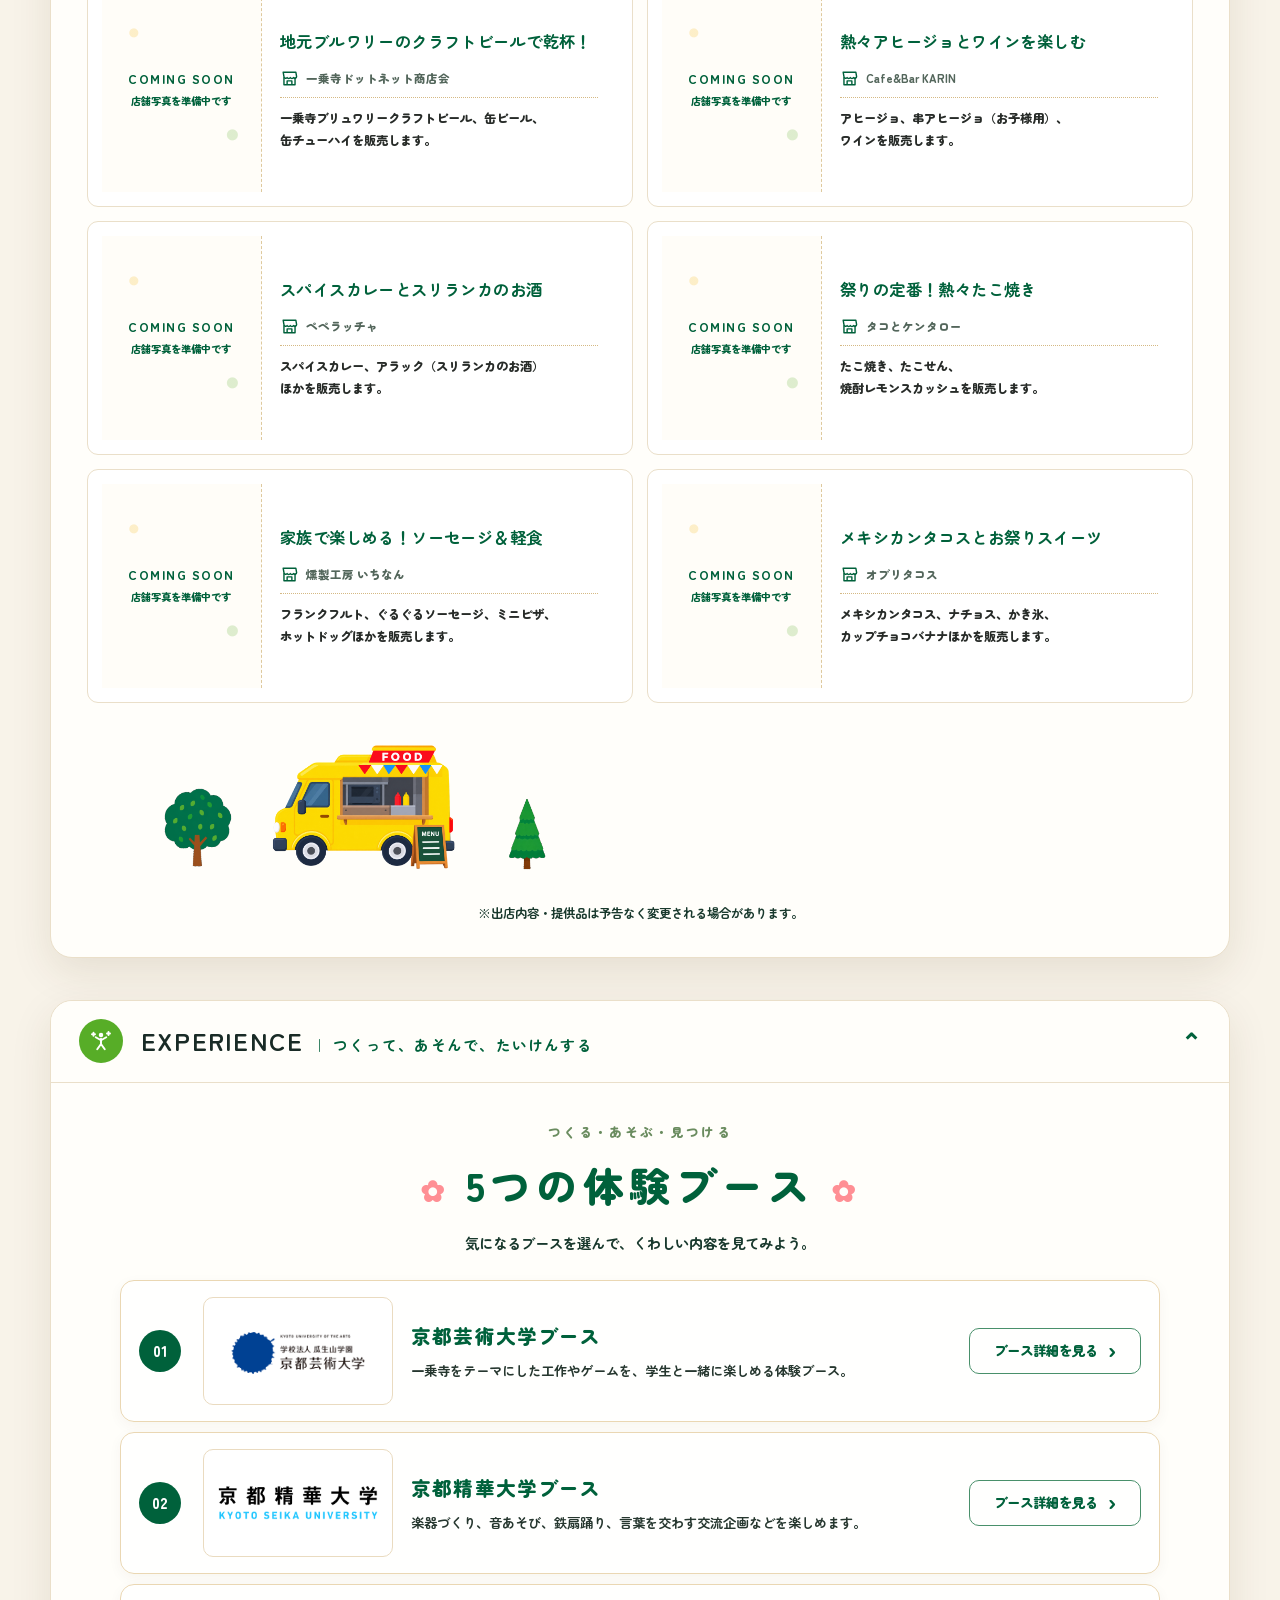
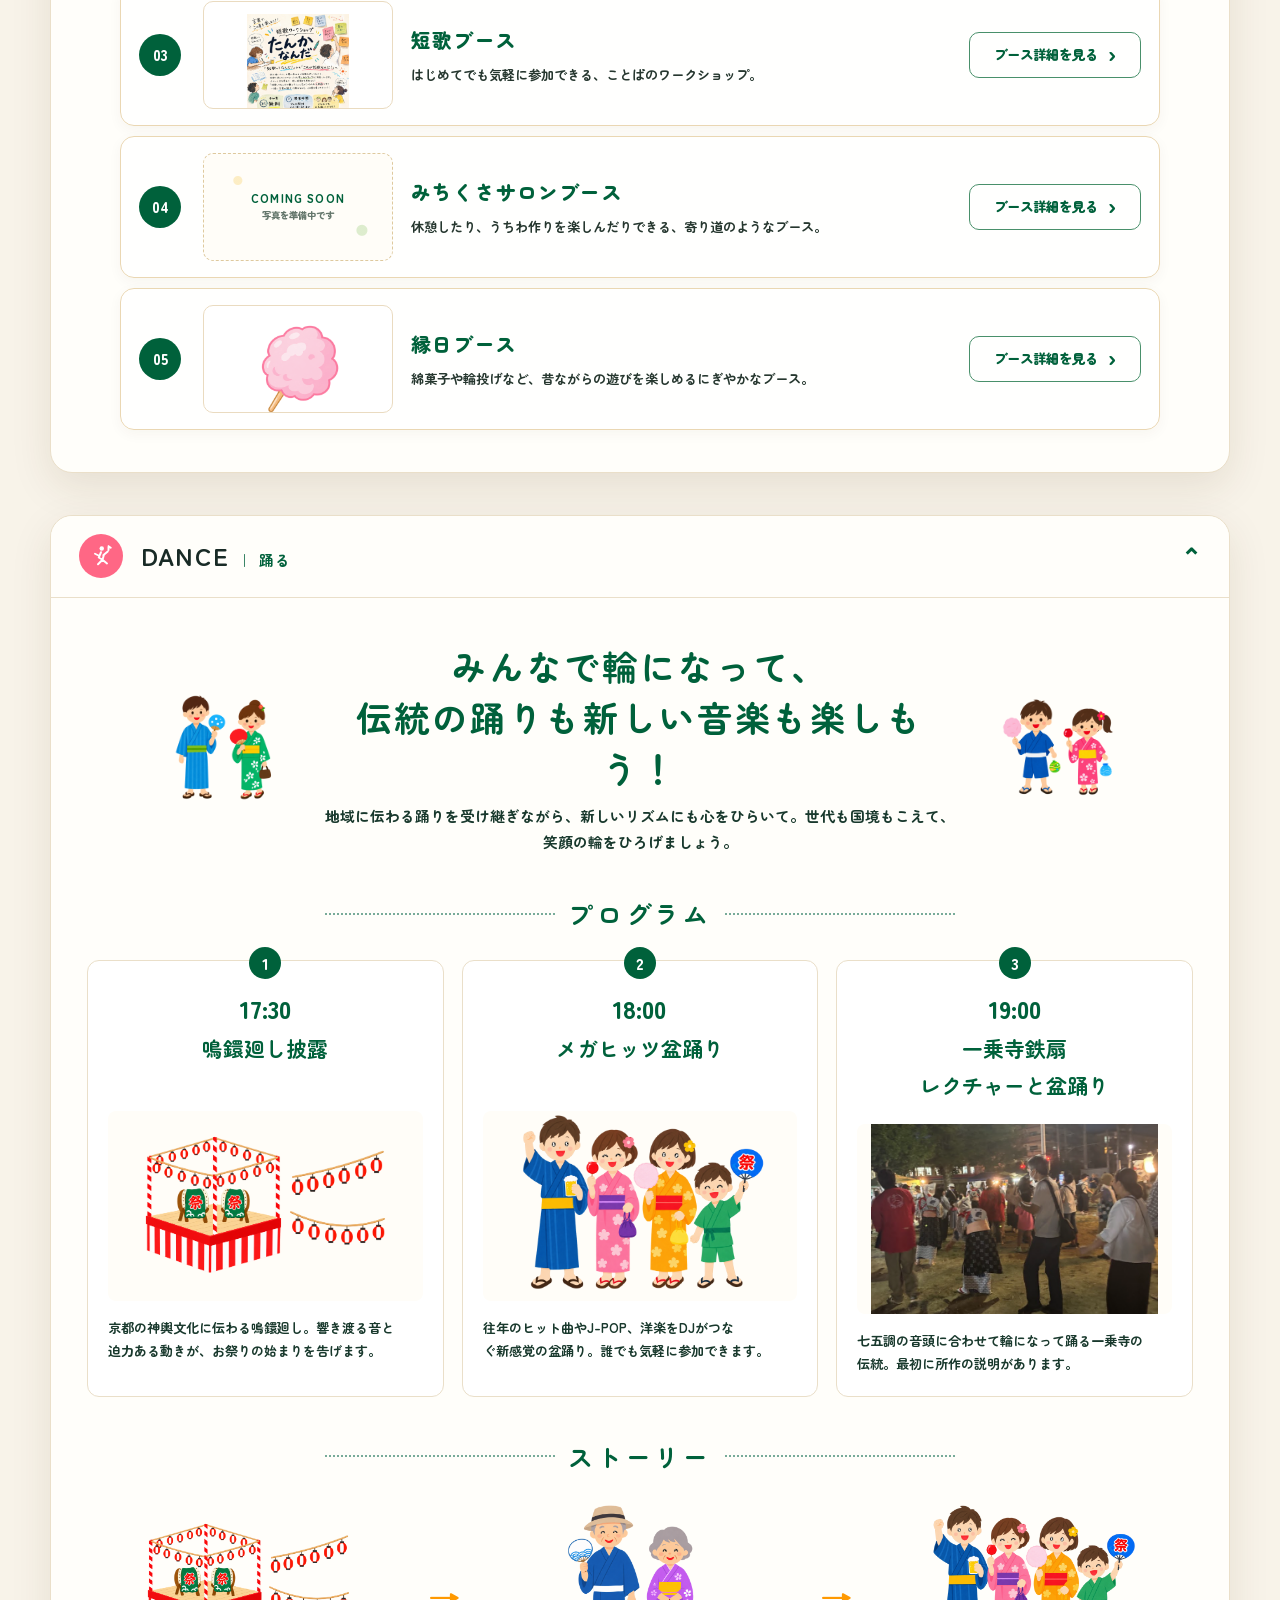
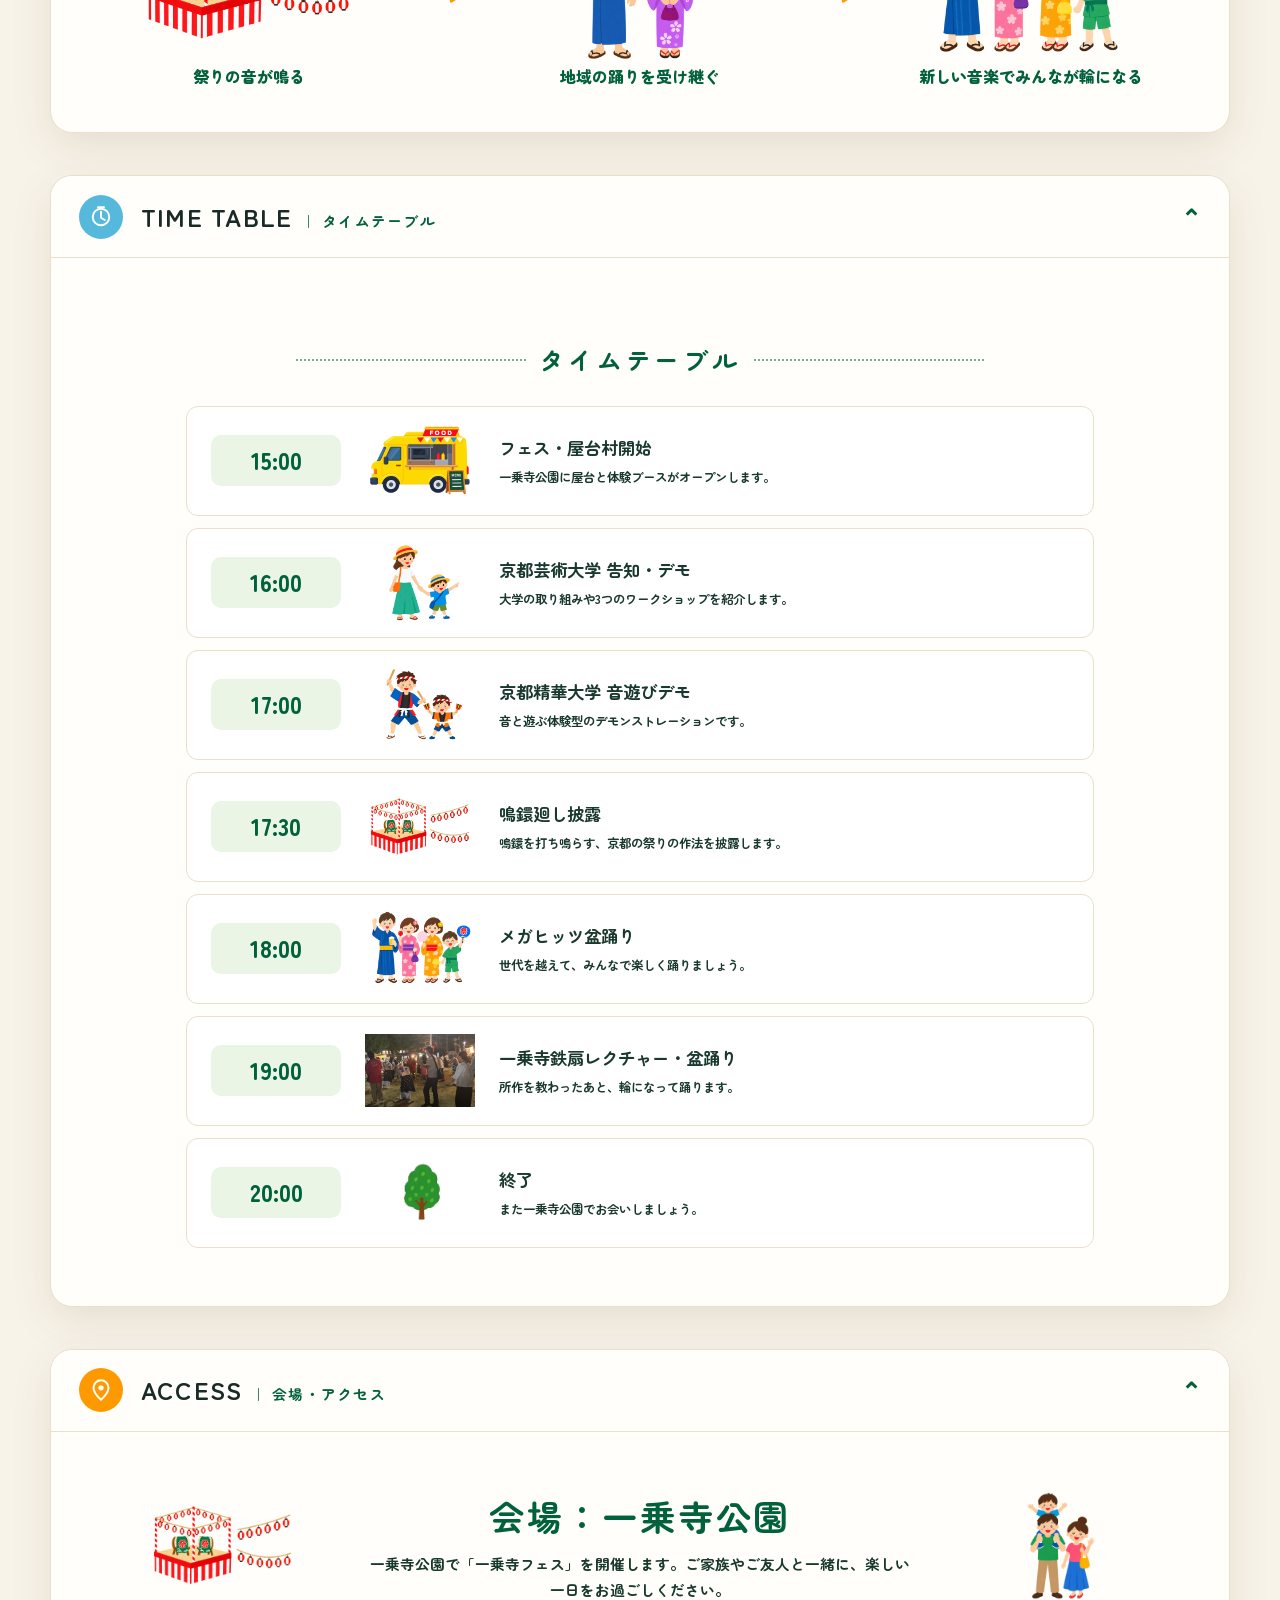
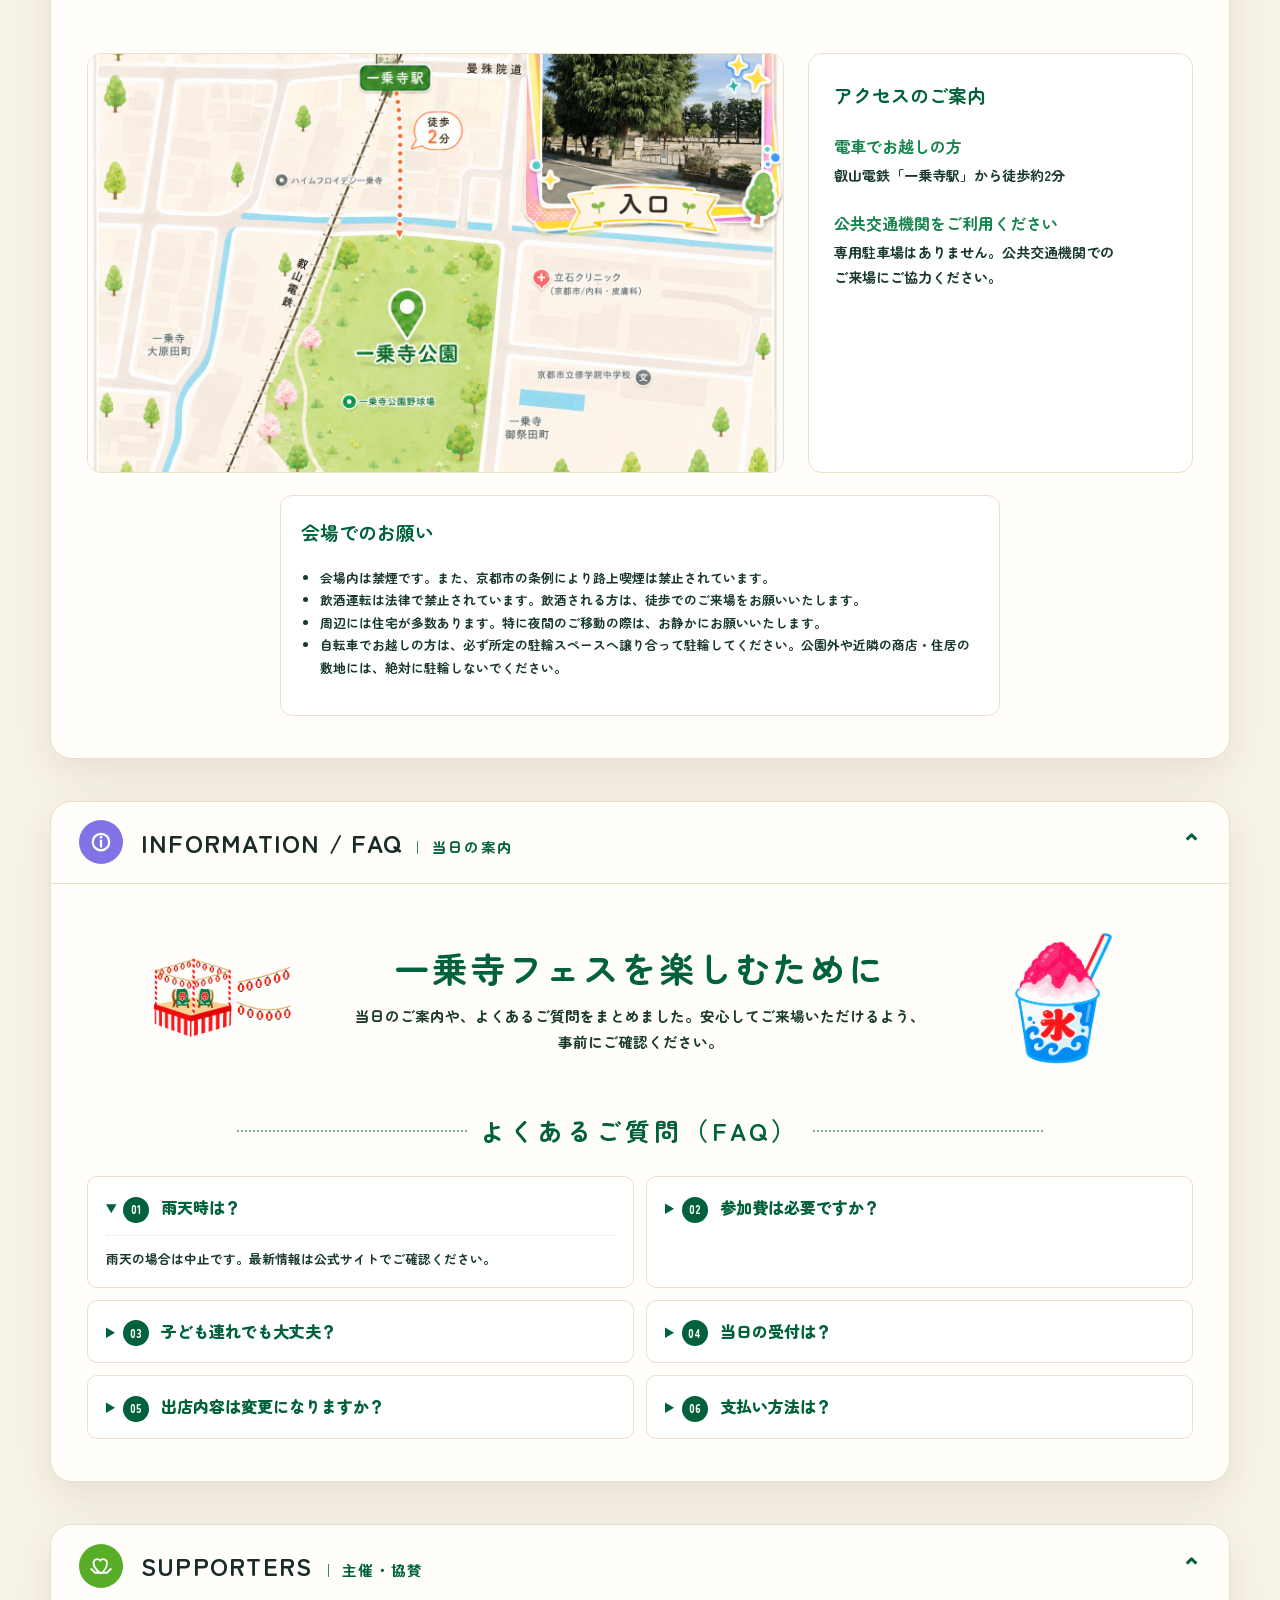
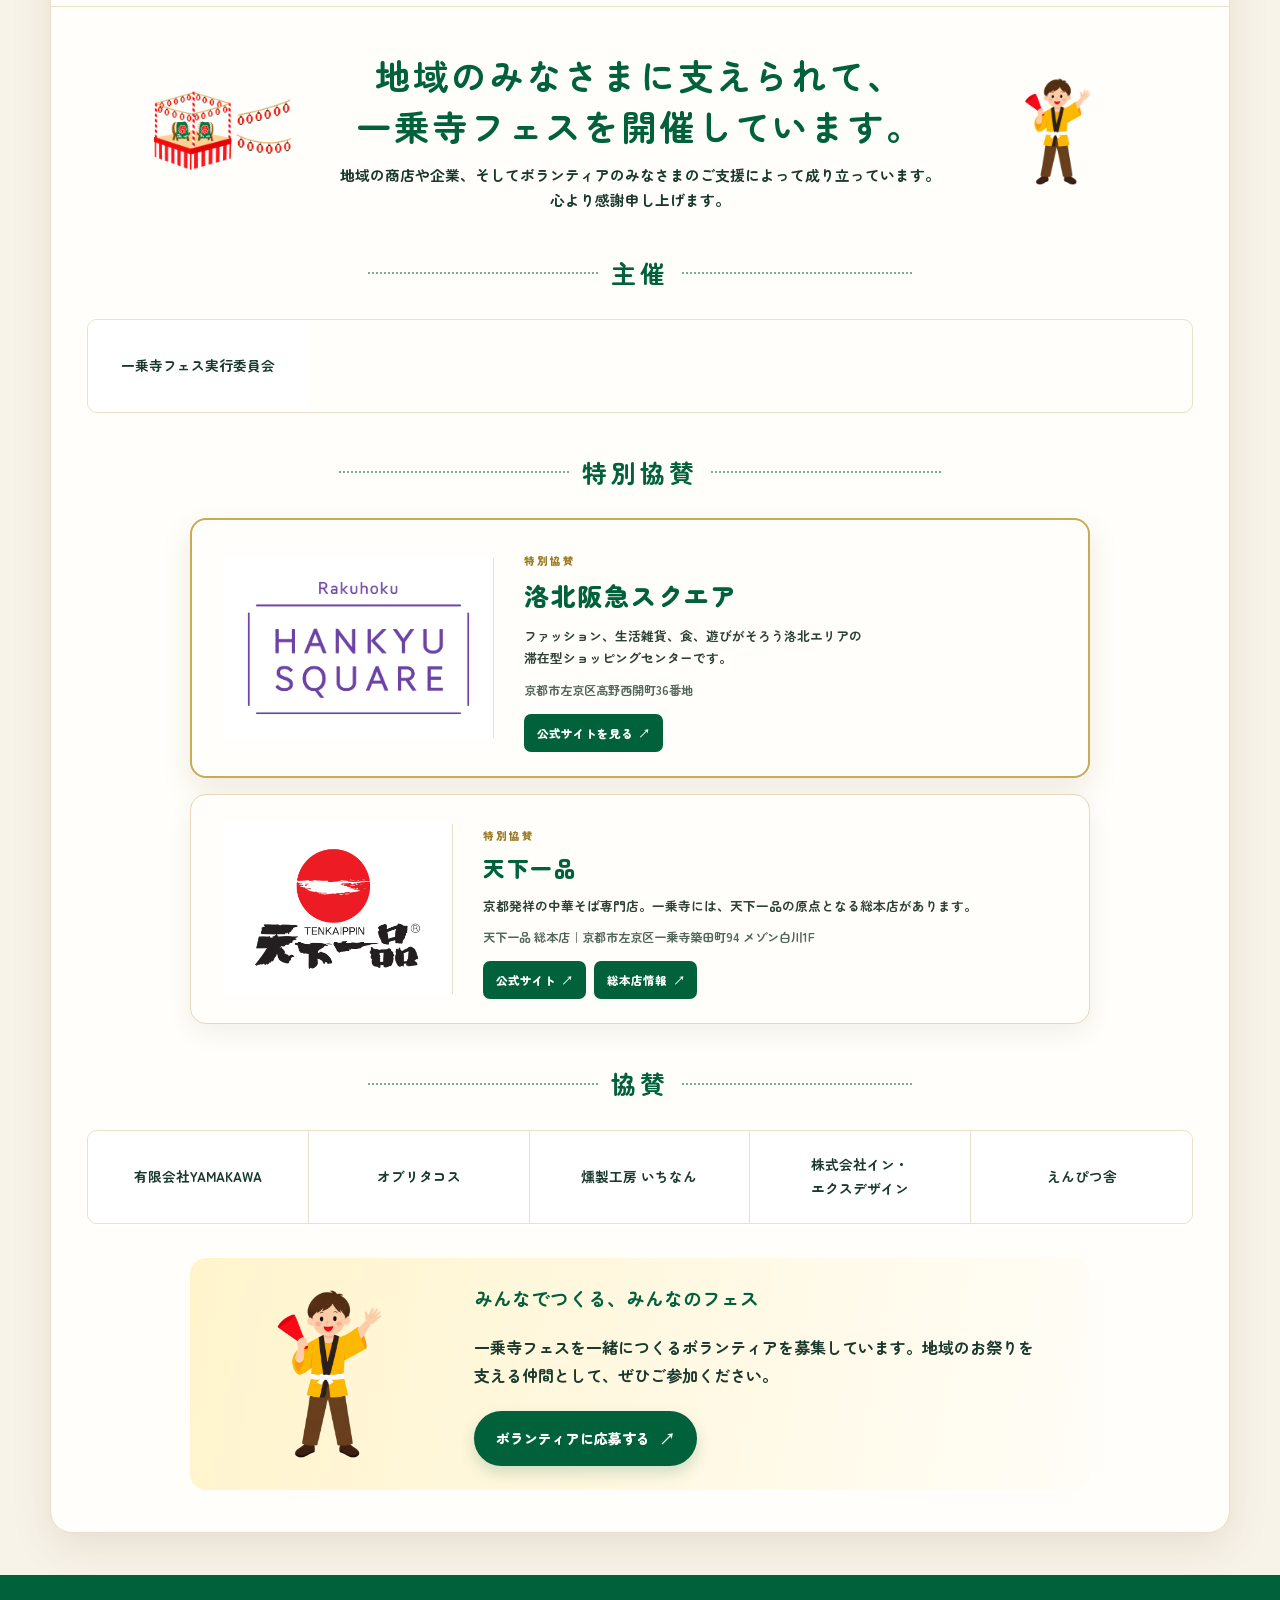
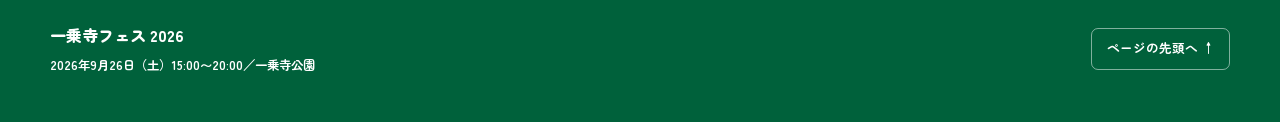
==== commit fb50e8ac: "Add Kyoto Seika booth program details" ====
--- a/index.html
+++ b/index.html
@@ -29,7 +29,7 @@
     <link rel="preconnect" href="https://fonts.gstatic.com" crossorigin>
     <link rel="preload" as="image" href="assets/hero-festival-scene-mobile.jpg" media="(max-width: 560px)">
     <link href="https://fonts.googleapis.com/css2?family=Zen+Maru+Gothic:wght@400;500;700;900&display=swap" rel="stylesheet">
-    <link rel="stylesheet" href="fess-redesign.css?v=20260831-3">
+    <link rel="stylesheet" href="fess-redesign.css?v=20260901-1">
     <script type="application/ld+json">
       {
         "@context": "https://schema.org",
@@ -151,7 +151,7 @@
             <a class="experience-booth-card" href="experience/kyoto-seika.html">
               <span class="experience-booth-card__number">02</span>
               <span class="experience-booth-card__media"><img src="assets/logo-kyoto-seika.webp" alt="京都精華大学"></span>
-              <span class="experience-booth-card__copy"><strong>京都精華大学ブース</strong><small>ブースの詳しい内容は現在準備中です。</small></span>
+              <span class="experience-booth-card__copy"><strong>京都精華大学ブース</strong><small>楽器づくり、音あそび、鉄扇踊り、言葉を交わす交流企画などを楽しめます。</small></span>
               <span class="experience-booth-card__button">ブース詳細を見る <b aria-hidden="true">›</b></span>
             </a>
             <a class="experience-booth-card" href="experience/tanka.html">
